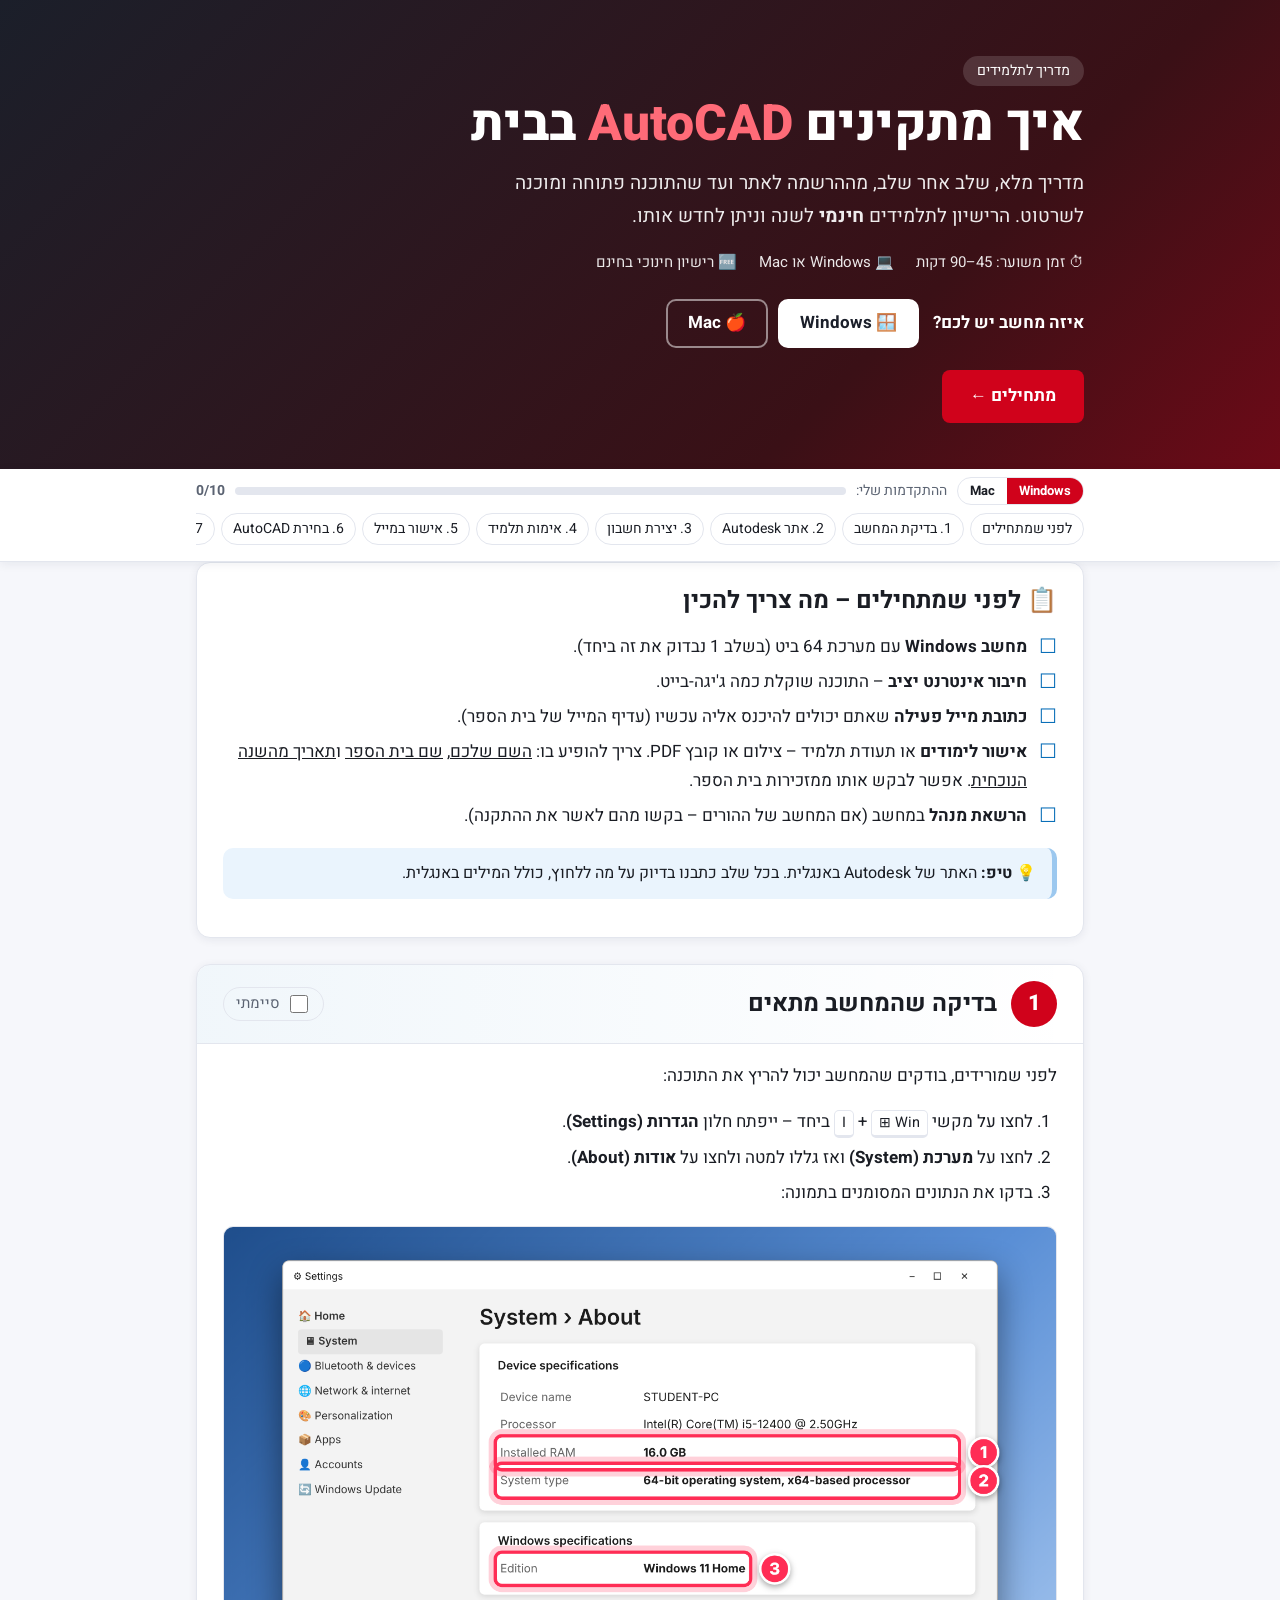
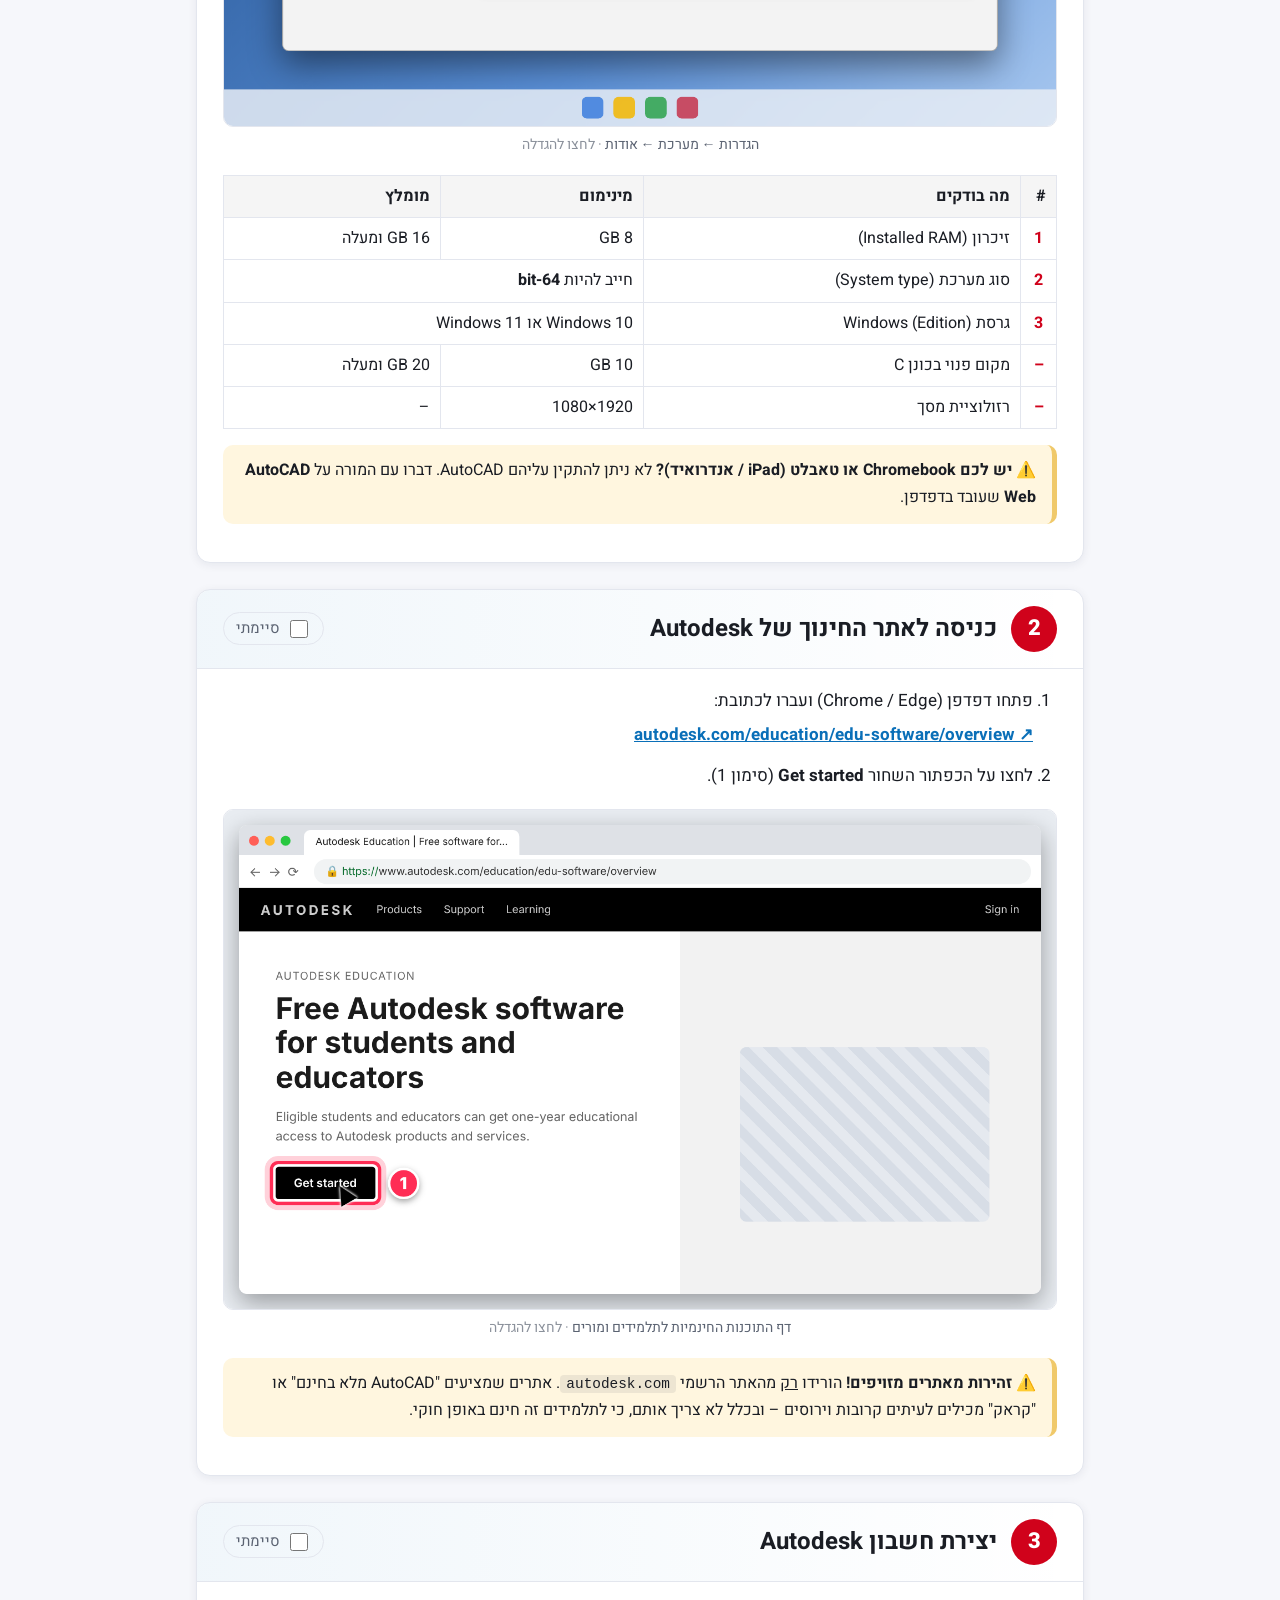
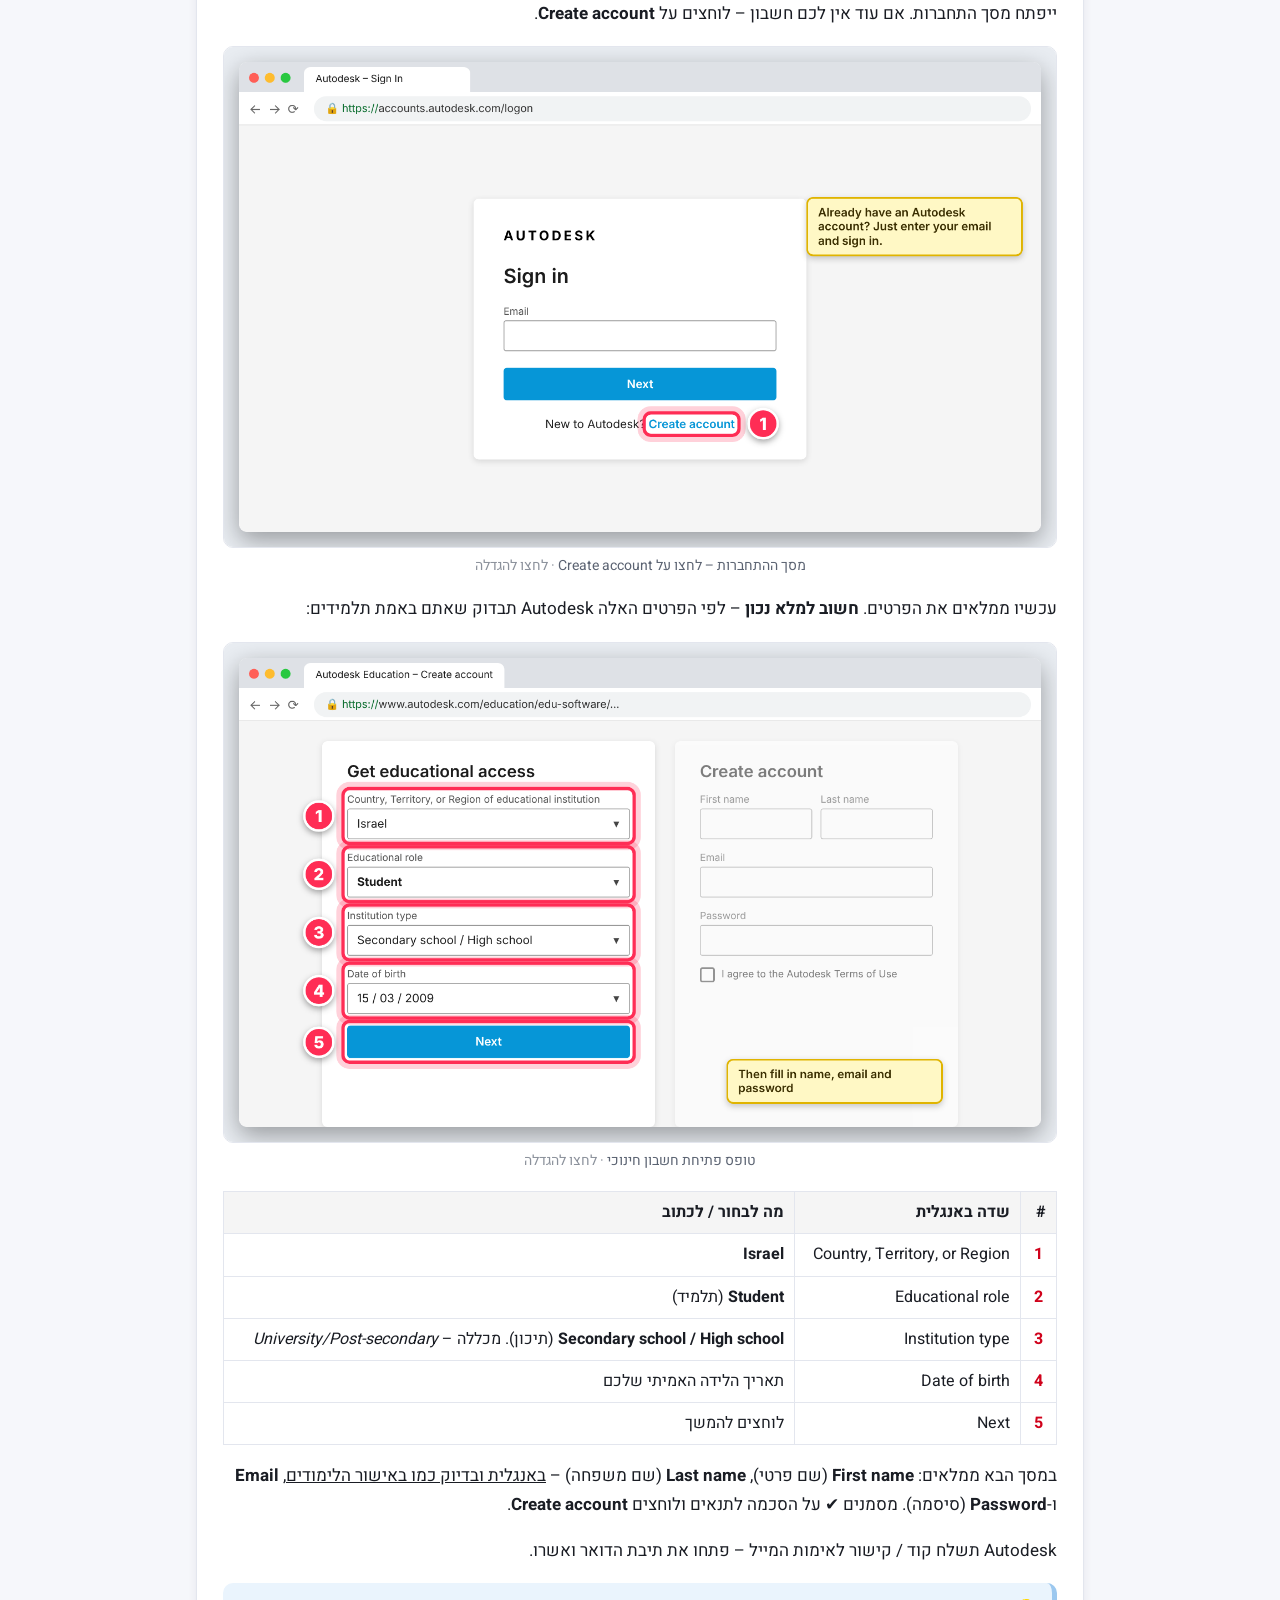
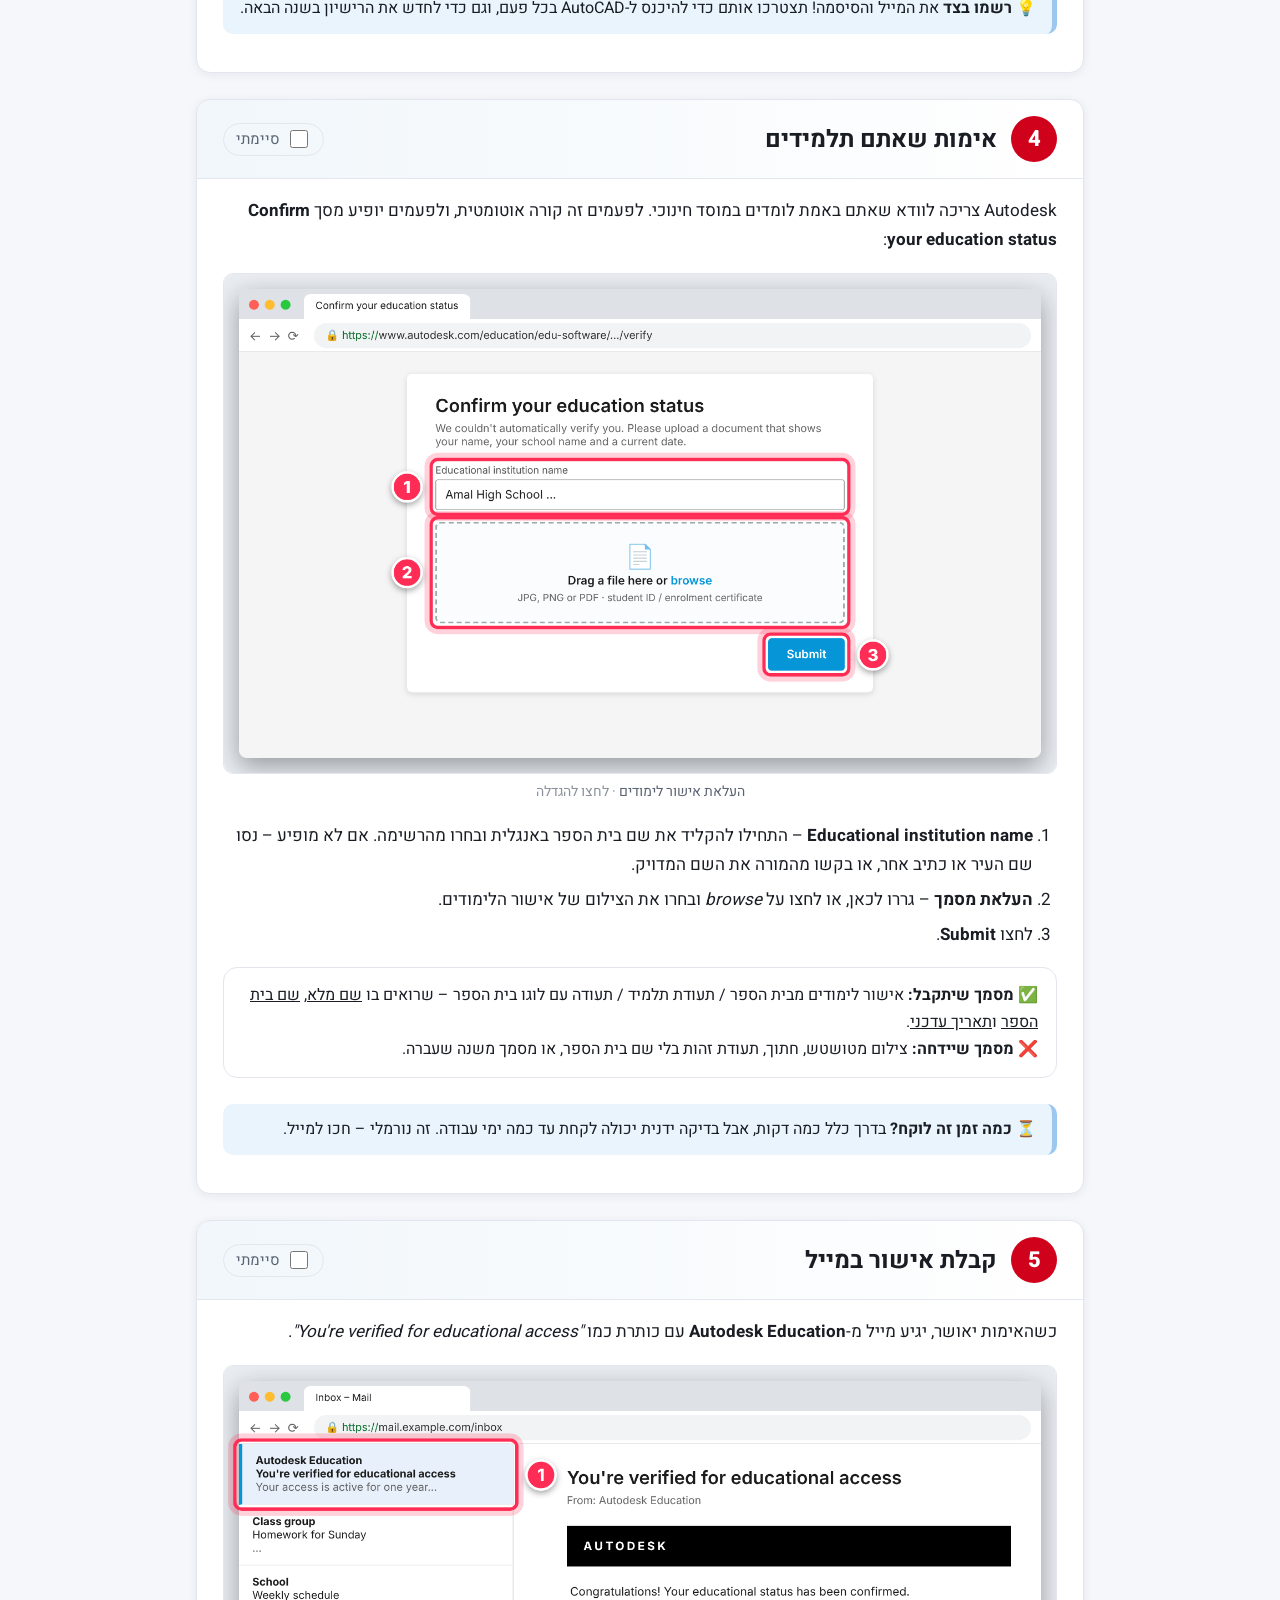
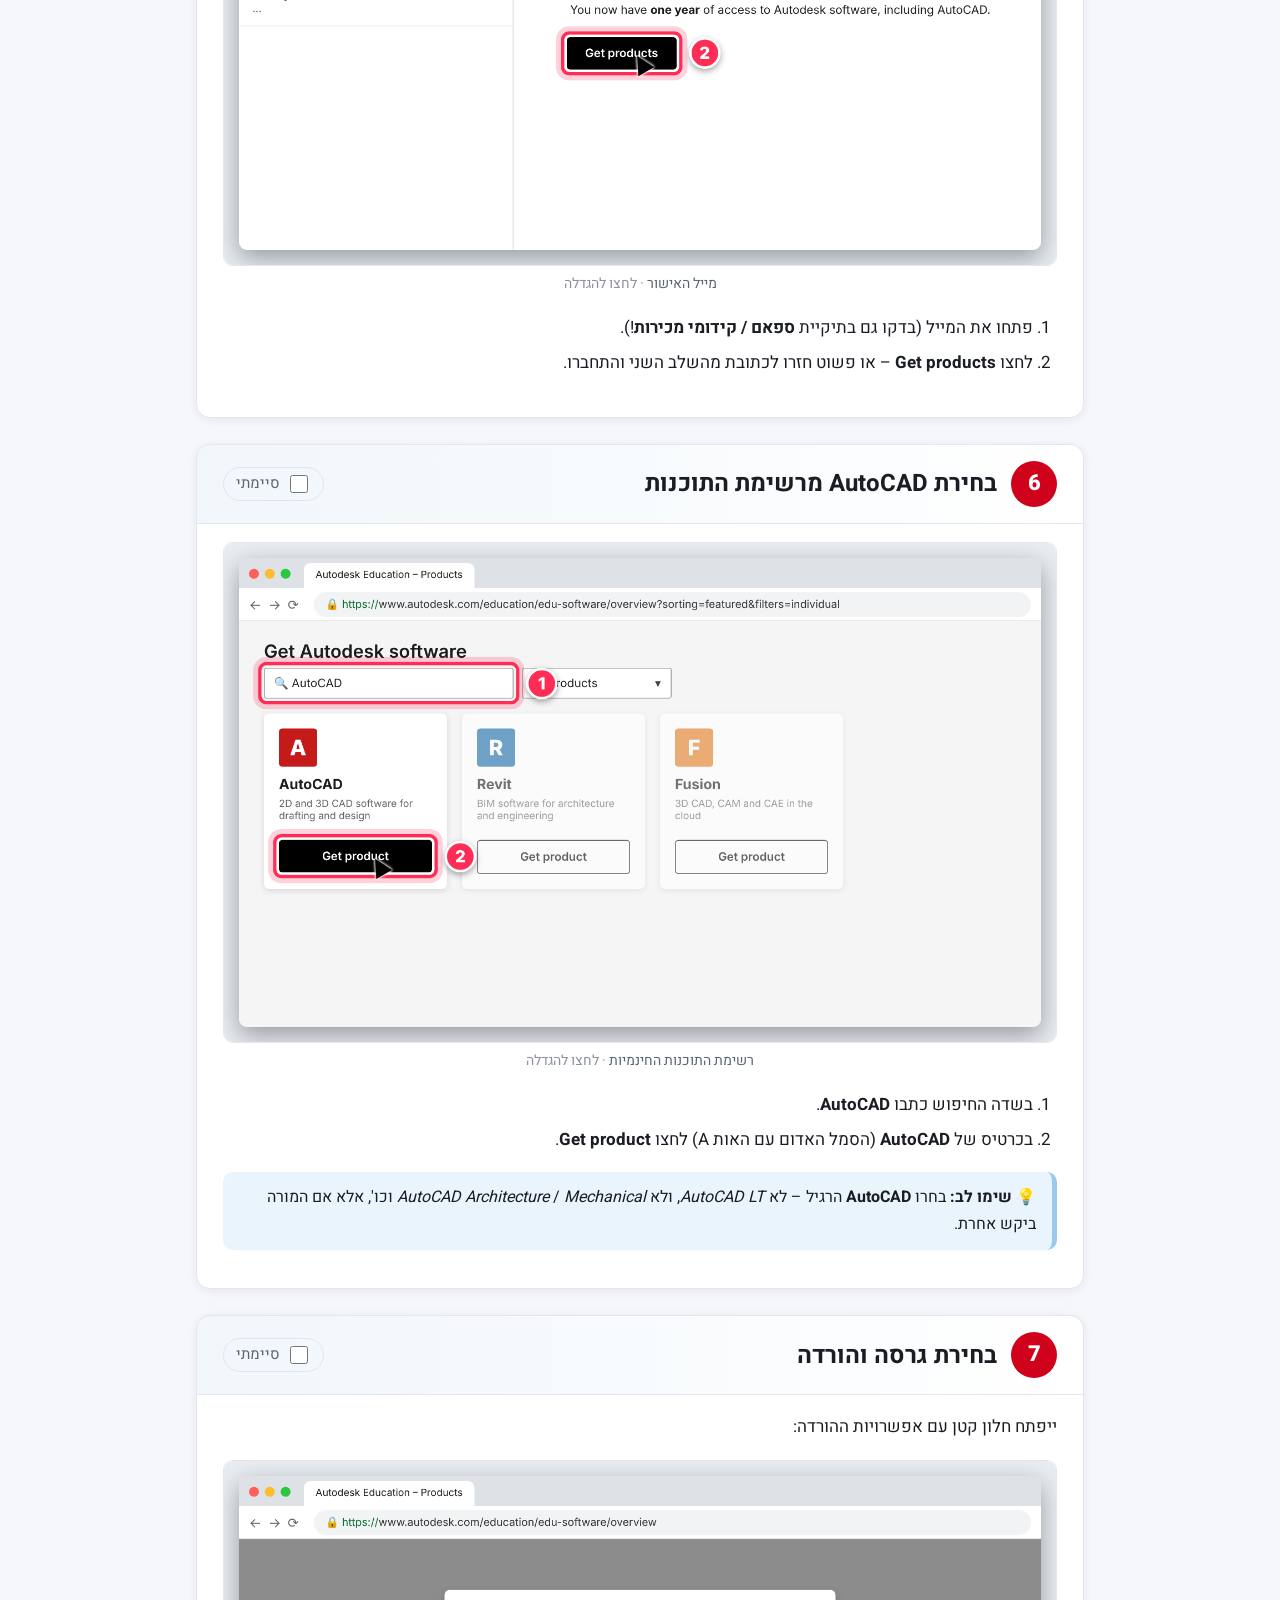
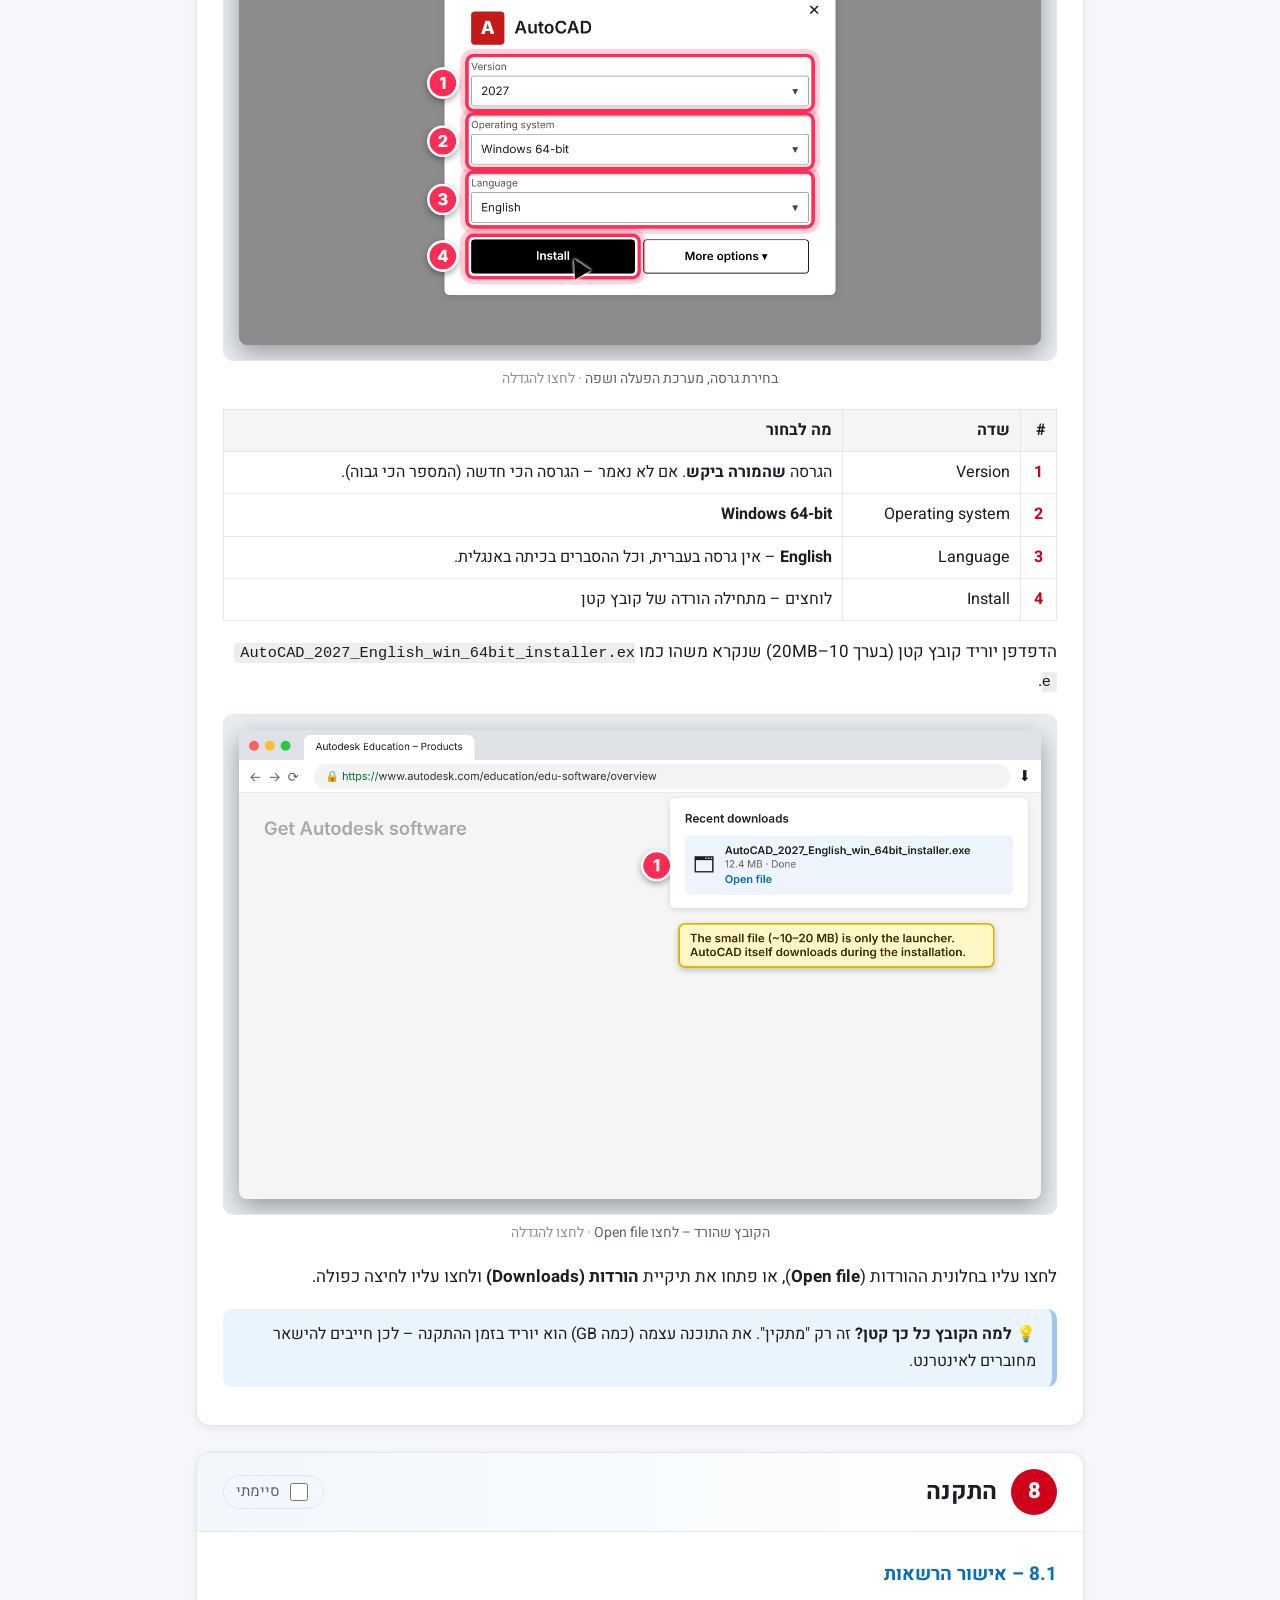
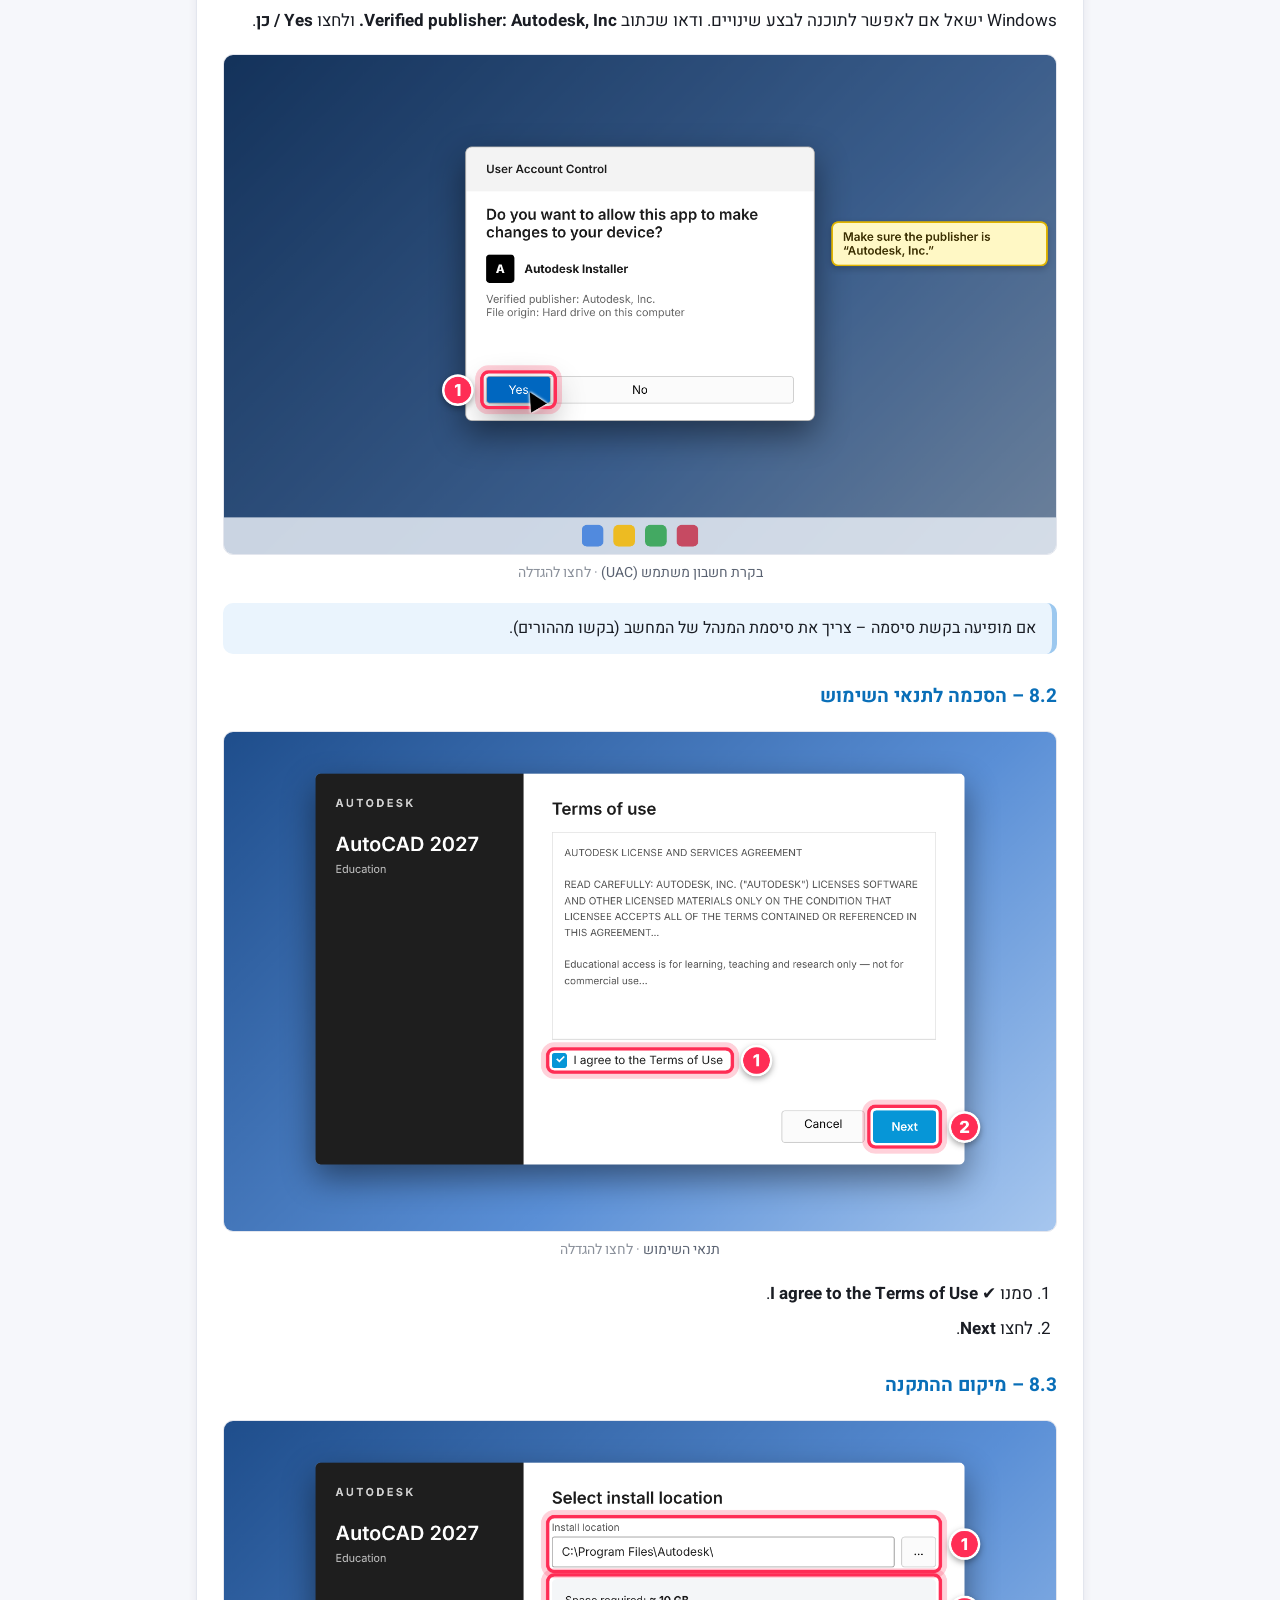
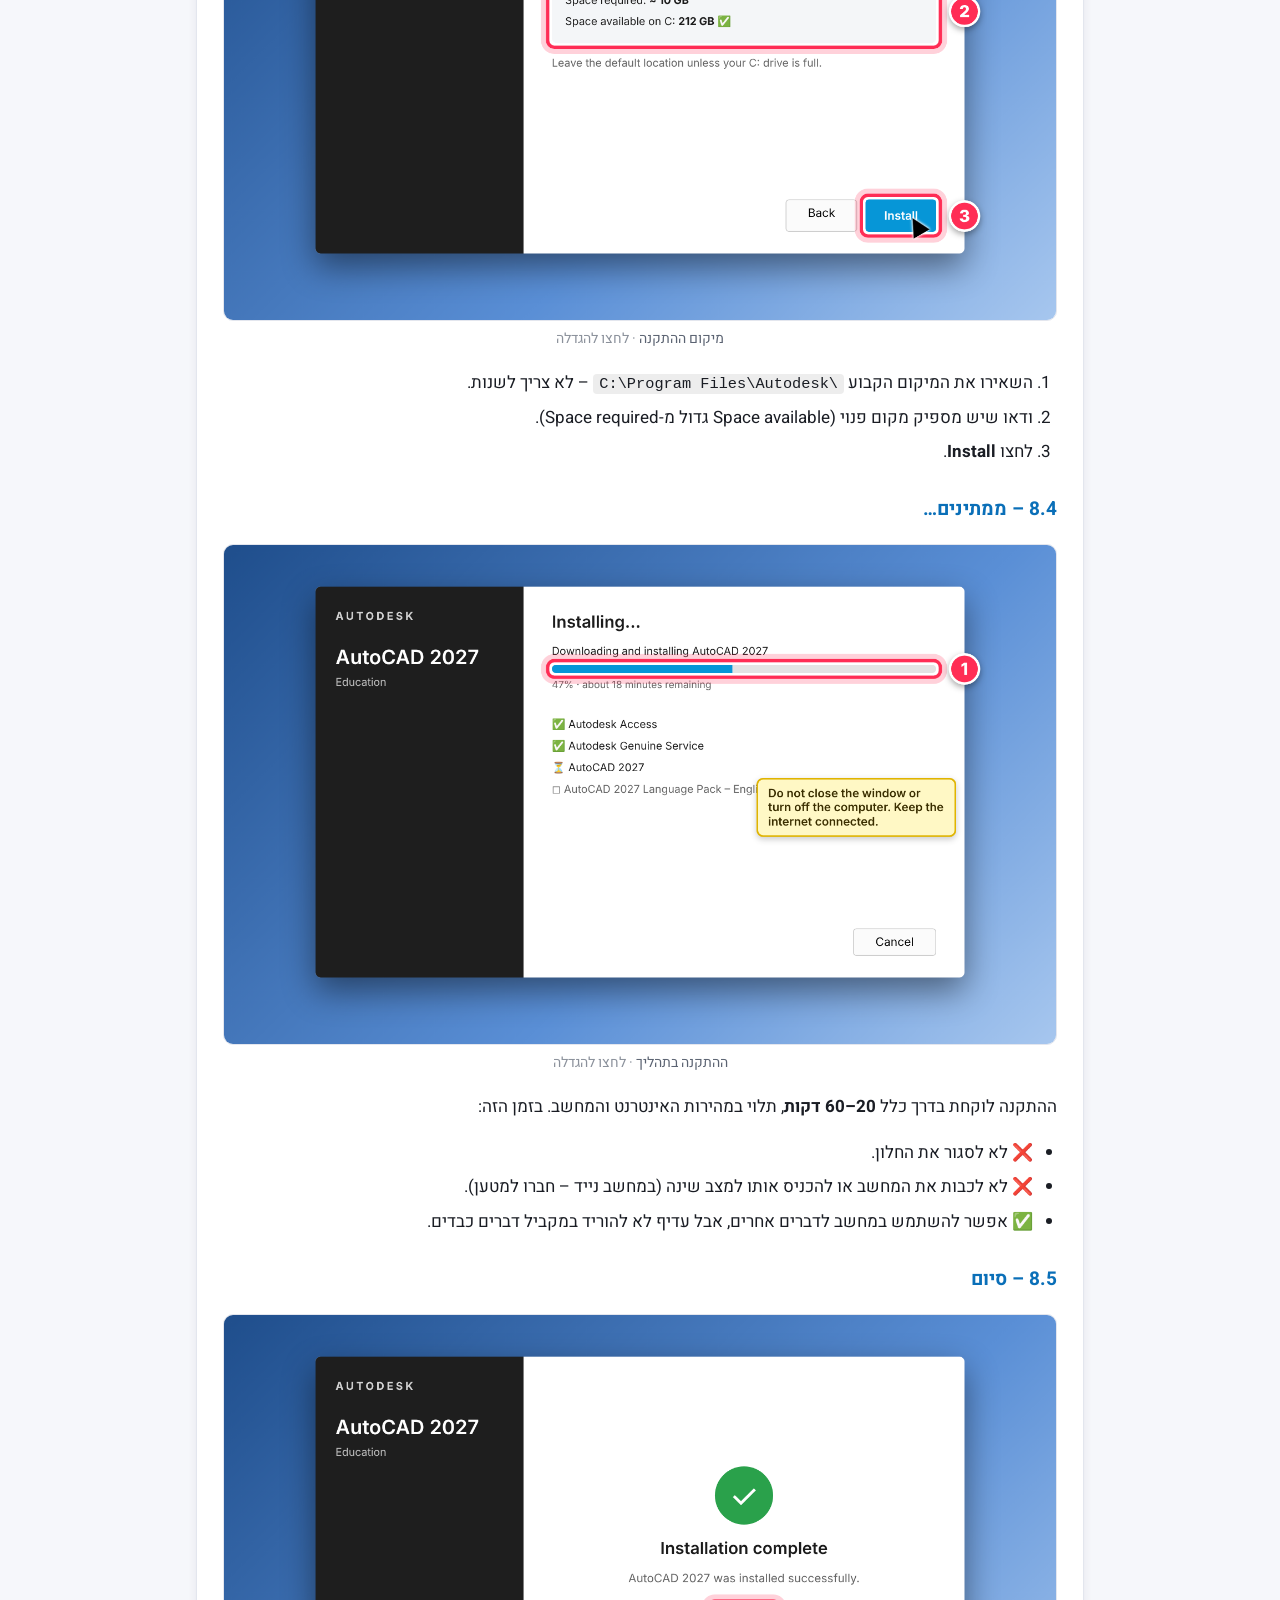
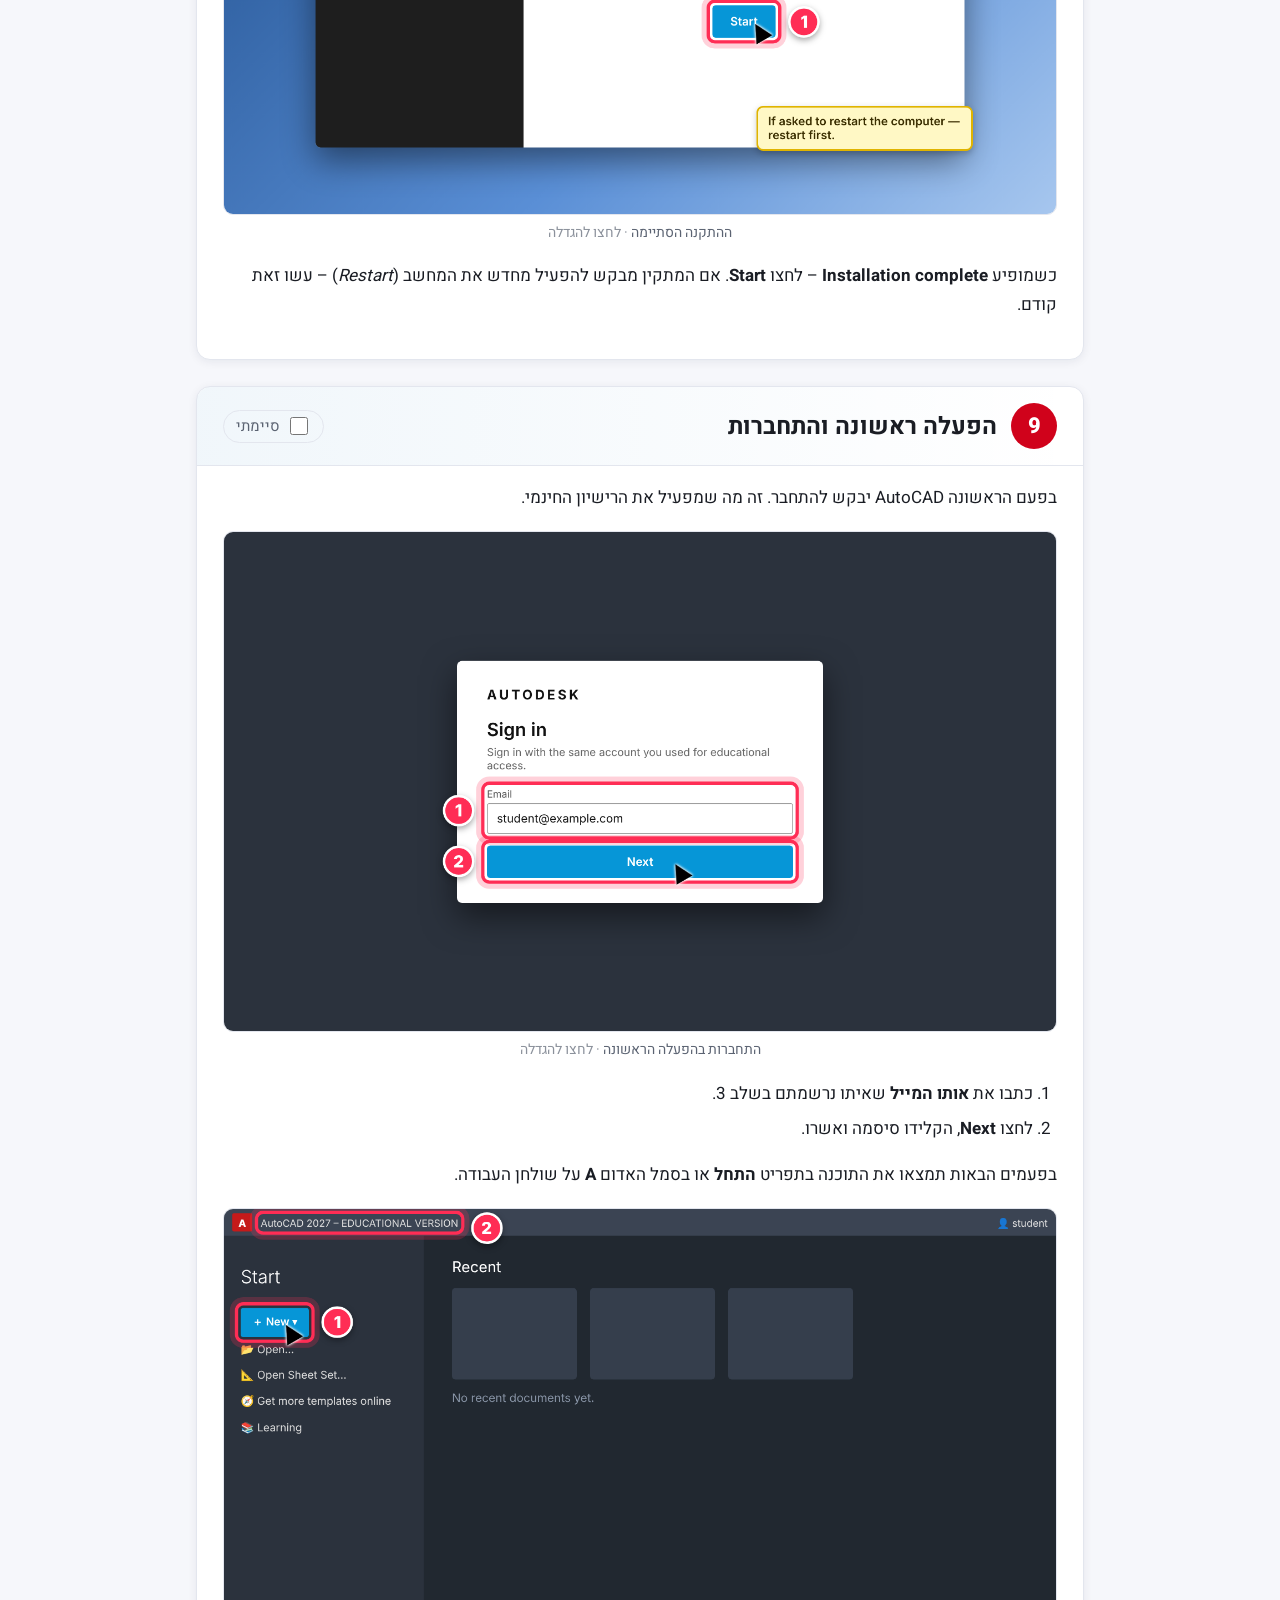
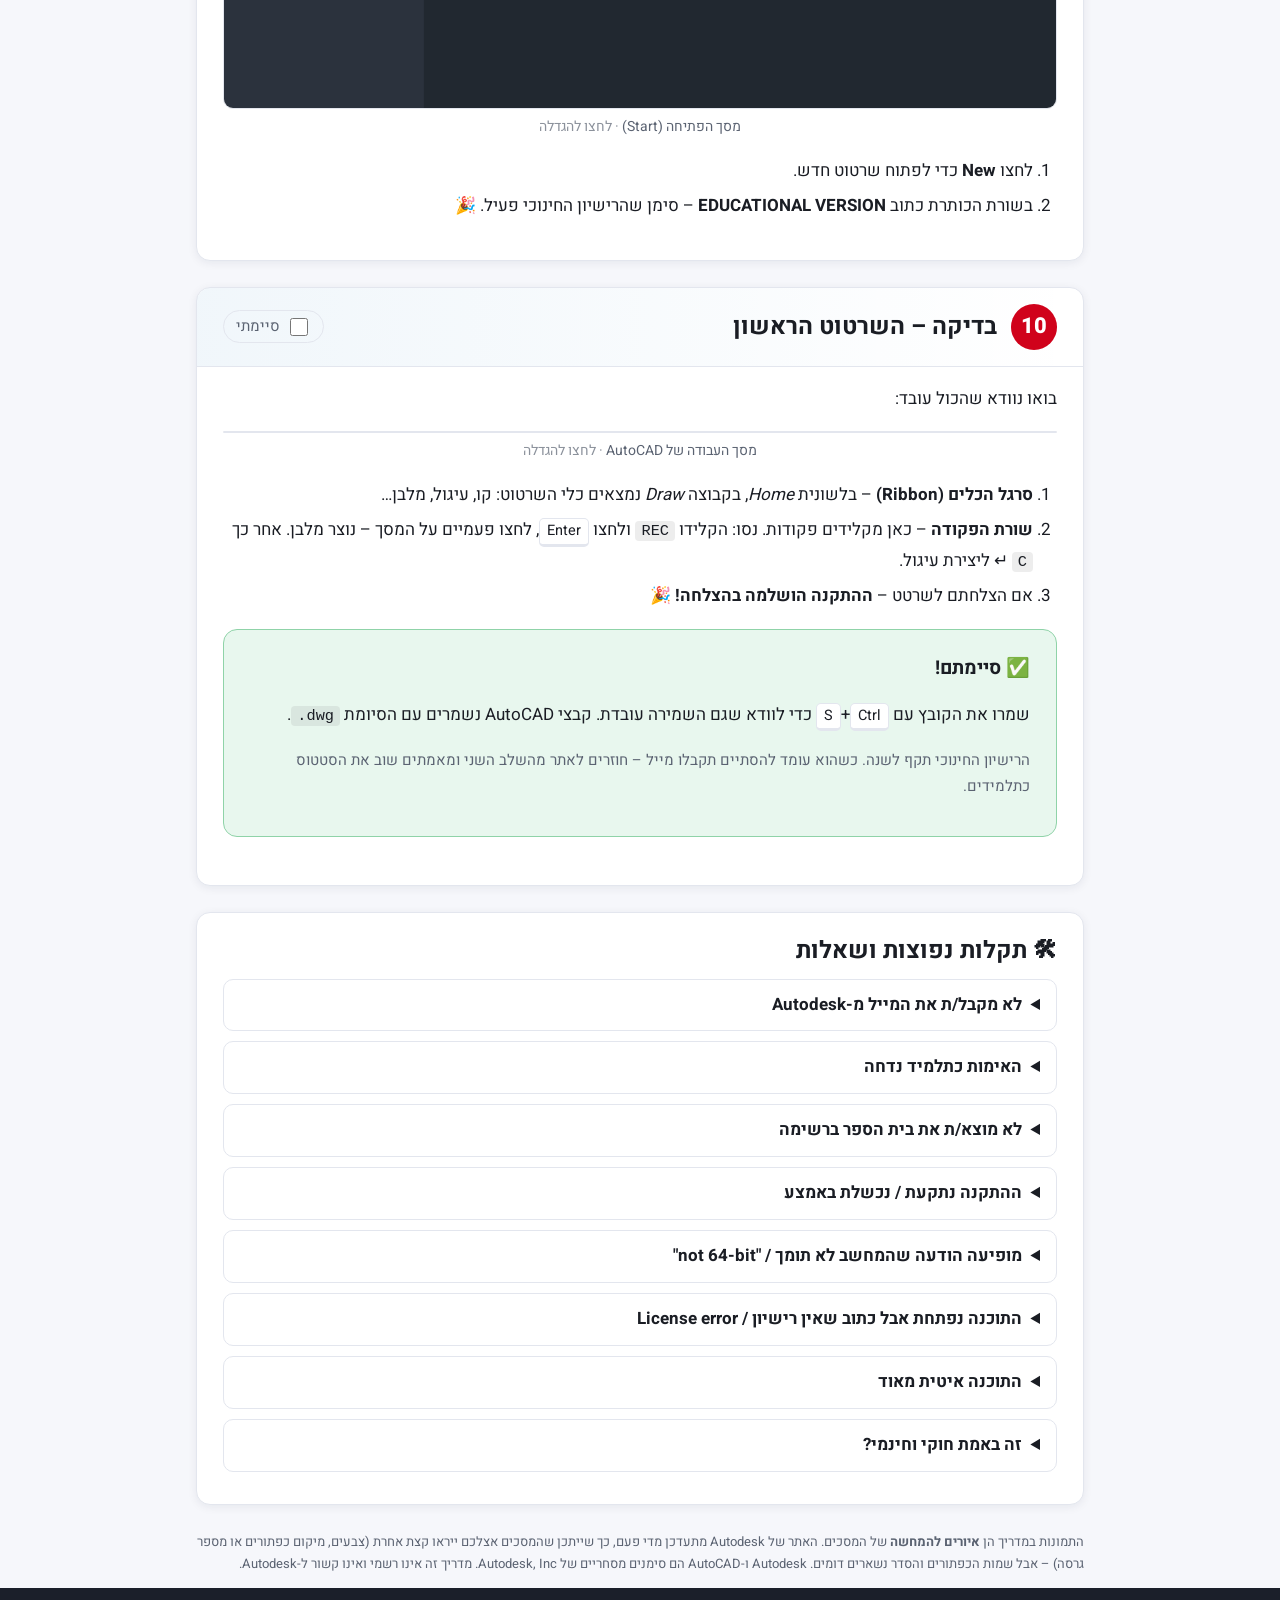
==== index.html @ cd0281fb "Add step-by-step AutoCAD installation guide for students (Windows + Mac) Co-Authored-By: Claude Opus" ====
<!doctype html>
<html lang="he" dir="rtl">
<head>
<meta charset="utf-8">
<meta name="viewport" content="width=device-width, initial-scale=1">
<title>מדריך התקנת AutoCAD</title>
<meta name="description" content="מדריך לתלמידים: איך מורידים ומתקינים AutoCAD בחינם עם רישיון חינוכי – שלב אחר שלב, עם תמונות.">
<link rel="preconnect" href="https://fonts.googleapis.com">
<link rel="preconnect" href="https://fonts.gstatic.com" crossorigin>
<link href="https://fonts.googleapis.com/css2?family=Heebo:wght@400;500;700;800&display=swap" rel="stylesheet">
<link rel="stylesheet" href="style.css">
</head>
<body class="os-win">

<header class="hero">
  <div class="wrap">
    <div class="badge">מדריך לתלמידים</div>
    <h1>איך מתקינים <span class="en">AutoCAD</span> בבית</h1>
    <p class="lead">מדריך מלא, שלב אחר שלב, מההרשמה לאתר ועד שהתוכנה פתוחה ומוכנה לשרטוט. הרישיון לתלמידים <b>חינמי</b> לשנה וניתן לחדש אותו.</p>
    <div class="hero-meta">
      <span>⏱ זמן משוער: 45–90 דקות</span>
      <span>💻 Windows או Mac</span>
      <span>🆓 רישיון חינוכי בחינם</span>
    </div>
    <div class="os-pick" role="group" aria-label="בחירת סוג מחשב">
      <span class="os-q">איזה מחשב יש לכם?</span>
      <button type="button" data-os="win">🪟 Windows</button>
      <button type="button" data-os="mac">🍎 Mac</button>
    </div>
    <a class="cta" href="#before">מתחילים ←</a>
  </div>
</header>

<nav class="toc" aria-label="תוכן עניינים">
  <div class="wrap">
    <div class="progress-row">
      <span class="os-mini"><button type="button" data-os="win">Windows</button><button type="button" data-os="mac">Mac</button></span>
      <span>ההתקדמות שלי:</span>
      <div class="pbar"><i id="pfill"></i></div>
      <b id="ptext">0/10</b>
    </div>
    <ol id="toc-list">
      <li><a href="#before">לפני שמתחילים</a></li>
      <li><a href="#s1">1. בדיקת המחשב</a></li>
      <li><a href="#s2">2. אתר Autodesk</a></li>
      <li><a href="#s3">3. יצירת חשבון</a></li>
      <li><a href="#s4">4. אימות תלמיד</a></li>
      <li><a href="#s5">5. אישור במייל</a></li>
      <li><a href="#s6">6. בחירת AutoCAD</a></li>
      <li><a href="#s7">7. הורדה</a></li>
      <li><a href="#s8">8. התקנה</a></li>
      <li><a href="#s9">9. הפעלה ראשונה</a></li>
      <li><a href="#s10">10. השרטוט הראשון</a></li>
      <li><a href="#faq">תקלות ושאלות</a></li>
    </ol>
  </div>
</nav>

<main class="wrap">

  <section id="before" class="box prep">
    <h2>📋 לפני שמתחילים – מה צריך להכין</h2>
    <ul class="checklist">
      <li class="only-win"><b>מחשב Windows</b> עם מערכת 64 ביט (בשלב 1 נבדוק את זה ביחד).</li>
      <li class="only-mac"><b>מחשב Mac</b> עם גרסת macOS עדכנית (בשלב 1 נבדוק את זה ביחד).</li>
      <li><b>חיבור אינטרנט יציב</b> – התוכנה שוקלת כמה ג'יגה-בייט.</li>
      <li><b>כתובת מייל פעילה</b> שאתם יכולים להיכנס אליה עכשיו (עדיף המייל של בית הספר).</li>
      <li><b>אישור לימודים</b> או תעודת תלמיד – צילום או קובץ PDF. צריך להופיע בו: <u>השם שלכם</u>, <u>שם בית הספר</u> ו<u>תאריך מהשנה הנוכחית</u>. אפשר לבקש אותו ממזכירות בית הספר.</li>
      <li class="only-win"><b>הרשאת מנהל</b> במחשב (אם המחשב של ההורים – בקשו מהם לאשר את ההתקנה).</li>
      <li class="only-mac"><b>הסיסמה של המק</b> (זו שפותחים איתה את המחשב) – תצטרכו אותה בזמן ההתקנה.</li>
    </ul>
    <div class="tip"><b>💡 טיפ:</b> האתר של Autodesk באנגלית. בכל שלב כתבנו בדיוק על מה ללחוץ, כולל המילים באנגלית.</div>
  </section>

  <!-- STEP 1 -->
  <section class="step" id="s1" data-step="1">
    <header><span class="n">1</span><h2>בדיקה שהמחשב מתאים</h2><label class="done"><input type="checkbox"> סיימתי</label></header>
<div class="only-win">
    <p>לפני שמורידים, בודקים שהמחשב יכול להריץ את התוכנה:</p>
    <ol>
      <li>לחצו על מקשי <kbd>⊞ Win</kbd> + <kbd>I</kbd> ביחד – ייפתח חלון <b>הגדרות (Settings)</b>.</li>
      <li>לחצו על <b>מערכת (System)</b> ואז גללו למטה ולחצו על <b>אודות (About)</b>.</li>
      <li>בדקו את הנתונים המסומנים בתמונה:</li>
    </ol>
    <figure><img src="images/01-system-about.png" alt="חלון הגדרות של Windows – System > About, עם סימון על הזיכרון וסוג המערכת" loading="lazy"><figcaption>הגדרות ← מערכת ← אודות</figcaption></figure>
    <table class="req">
      <tr><th>#</th><th>מה בודקים</th><th>מינימום</th><th>מומלץ</th></tr>
      <tr><td>1</td><td>זיכרון (Installed RAM)</td><td>8 GB</td><td>16 GB ומעלה</td></tr>
      <tr><td>2</td><td>סוג מערכת (System type)</td><td colspan="2">חייב להיות <b>64-bit</b></td></tr>
      <tr><td>3</td><td>גרסת Windows (Edition)</td><td colspan="2">Windows 10 או Windows 11</td></tr>
      <tr><td>–</td><td>מקום פנוי בכונן C</td><td>10 GB</td><td>20 GB ומעלה</td></tr>
      <tr><td>–</td><td>רזולוציית מסך</td><td>1920×1080</td><td>–</td></tr>
    </table>
</div>
<div class="only-mac">
    <p>לפני שמורידים, בודקים שהמק יכול להריץ את התוכנה:</p>
    <ol>
      <li>לחצו על סמל התפוח <b>🍎 (Apple)</b> בפינה השמאלית העליונה של המסך.</li>
      <li>בחרו <b>About This Mac</b> (אודות Mac זה).</li>
      <li>בדקו את הנתונים המסומנים בתמונה:</li>
    </ol>
    <figure><img src="images/m01-about-mac.png" alt="חלון About This Mac עם סימון על השבב, הזיכרון וגרסת macOS" loading="lazy"><figcaption>תפוח ← About This Mac</figcaption></figure>
    <table class="req">
      <tr><th>#</th><th>מה בודקים</th><th>מינימום</th><th>מומלץ</th></tr>
      <tr><td>1</td><td>שבב (Chip / Processor)</td><td colspan="2">Apple M1/M2/M3/M4 או Intel – שניהם עובדים</td></tr>
      <tr><td>2</td><td>זיכרון (Memory)</td><td>8 GB</td><td>16 GB ומעלה</td></tr>
      <tr><td>3</td><td>גרסת macOS</td><td colspan="2">אחת משלוש הגרסאות האחרונות (למשל Sonoma, Sequoia או חדשה יותר). אם הגרסה ישנה – עדכנו קודם ב-<i>System Settings ← General ← Software Update</i></td></tr>
      <tr><td>–</td><td>מקום פנוי</td><td>10 GB</td><td>20 GB ומעלה</td></tr>
    </table>
    <div class="tip"><b>💡 איך בודקים מקום פנוי?</b> בחלון About This Mac לחצו <i>More Info…</i> ← <i>Storage</i>.</div>
</div>
    <div class="warn"><b>⚠️ יש לכם Chromebook או טאבלט (iPad / אנדרואיד)?</b> לא ניתן להתקין עליהם AutoCAD. דברו עם המורה על <b>AutoCAD Web</b> שעובד בדפדפן.</div>
  </section>

  <!-- STEP 2 -->
  <section class="step" id="s2" data-step="2">
    <header><span class="n">2</span><h2>כניסה לאתר החינוך של Autodesk</h2><label class="done"><input type="checkbox"> סיימתי</label></header>
    <ol>
      <li>פתחו דפדפן (Chrome / Edge) ועברו לכתובת:<br>
        <a class="link-big" href="https://www.autodesk.com/education/edu-software/overview" target="_blank" rel="noopener">autodesk.com/education/edu-software/overview ↗</a></li>
      <li>לחצו על הכפתור השחור <b>Get started</b> (סימון 1).</li>
    </ol>
    <figure><img src="images/02-education-page.png" alt="דף Autodesk Education עם הכפתור Get started מסומן" loading="lazy"><figcaption>דף התוכנות החינמיות לתלמידים ומורים</figcaption></figure>
    <div class="warn"><b>⚠️ זהירות מאתרים מזויפים!</b> הורידו <u>רק</u> מהאתר הרשמי <code>autodesk.com</code>. אתרים שמציעים "AutoCAD מלא בחינם" או "קראק" מכילים לעיתים קרובות וירוסים – ובכלל לא צריך אותם, כי לתלמידים זה חינם באופן חוקי.</div>
  </section>

  <!-- STEP 3 -->
  <section class="step" id="s3" data-step="3">
    <header><span class="n">3</span><h2>יצירת חשבון Autodesk</h2><label class="done"><input type="checkbox"> סיימתי</label></header>
    <p>ייפתח מסך התחברות. אם עוד אין לכם חשבון – לוחצים על <b>Create account</b>.</p>
    <figure><img src="images/03-sign-in.png" alt="מסך Sign in של Autodesk עם הקישור Create account מסומן" loading="lazy"><figcaption>מסך ההתחברות – לחצו על Create account</figcaption></figure>
    <p>עכשיו ממלאים את הפרטים. <b>חשוב למלא נכון</b> – לפי הפרטים האלה Autodesk תבדוק שאתם באמת תלמידים:</p>
    <figure><img src="images/04-create-account.png" alt="טופס Get educational access עם השדות מסומנים 1 עד 5" loading="lazy"><figcaption>טופס פתיחת חשבון חינוכי</figcaption></figure>
    <table class="req fields">
      <tr><th>#</th><th>שדה באנגלית</th><th>מה לבחור / לכתוב</th></tr>
      <tr><td>1</td><td>Country, Territory, or Region</td><td><b>Israel</b></td></tr>
      <tr><td>2</td><td>Educational role</td><td><b>Student</b> (תלמיד)</td></tr>
      <tr><td>3</td><td>Institution type</td><td><b>Secondary school / High school</b> (תיכון). מכללה – <i>University/Post-secondary</i></td></tr>
      <tr><td>4</td><td>Date of birth</td><td>תאריך הלידה האמיתי שלכם</td></tr>
      <tr><td>5</td><td>Next</td><td>לוחצים להמשך</td></tr>
    </table>
    <p>במסך הבא ממלאים: <b>First name</b> (שם פרטי), <b>Last name</b> (שם משפחה) – <u>באנגלית ובדיוק כמו באישור הלימודים</u>, <b>Email</b> ו-<b>Password</b> (סיסמה). מסמנים ✔ על הסכמה לתנאים ולוחצים <b>Create account</b>.</p>
    <p>Autodesk תשלח קוד / קישור לאימות המייל – פתחו את תיבת הדואר ואשרו.</p>
    <div class="tip"><b>💡 רשמו בצד</b> את המייל והסיסמה! תצטרכו אותם כדי להיכנס ל-AutoCAD בכל פעם, וגם כדי לחדש את הרישיון בשנה הבאה.</div>
  </section>

  <!-- STEP 4 -->
  <section class="step" id="s4" data-step="4">
    <header><span class="n">4</span><h2>אימות שאתם תלמידים</h2><label class="done"><input type="checkbox"> סיימתי</label></header>
    <p>Autodesk צריכה לוודא שאתם באמת לומדים במוסד חינוכי. לפעמים זה קורה אוטומטית, ולפעמים יופיע מסך <b>Confirm your education status</b>:</p>
    <figure><img src="images/05-verify.png" alt="מסך Confirm your education status עם שם בית הספר, העלאת מסמך וכפתור Submit מסומנים" loading="lazy"><figcaption>העלאת אישור לימודים</figcaption></figure>
    <ol>
      <li><b>Educational institution name</b> – התחילו להקליד את שם בית הספר באנגלית ובחרו מהרשימה. אם לא מופיע – נסו שם העיר או כתיב אחר, או בקשו מהמורה את השם המדויק.</li>
      <li><b>העלאת מסמך</b> – גררו לכאן, או לחצו על <i>browse</i> ובחרו את הצילום של אישור הלימודים.</li>
      <li>לחצו <b>Submit</b>.</li>
    </ol>
    <div class="box mini">
      <b>✅ מסמך שיתקבל:</b> אישור לימודים מבית הספר / תעודת תלמיד / תעודה עם לוגו בית הספר – שרואים בו <u>שם מלא</u>, <u>שם בית הספר</u> ו<u>תאריך עדכני</u>.<br>
      <b>❌ מסמך שיידחה:</b> צילום מטושטש, חתוך, תעודת זהות בלי שם בית הספר, או מסמך משנה שעברה.
    </div>
    <div class="tip"><b>⏳ כמה זמן זה לוקח?</b> בדרך כלל כמה דקות, אבל בדיקה ידנית יכולה לקחת עד כמה ימי עבודה. זה נורמלי – חכו למייל.</div>
  </section>

  <!-- STEP 5 -->
  <section class="step" id="s5" data-step="5">
    <header><span class="n">5</span><h2>קבלת אישור במייל</h2><label class="done"><input type="checkbox"> סיימתי</label></header>
    <p>כשהאימות יאושר, יגיע מייל מ-<b>Autodesk Education</b> עם כותרת כמו <i>"You're verified for educational access"</i>.</p>
    <figure><img src="images/06-approved-mail.png" alt="מייל אישור מ-Autodesk Education עם כפתור Get products מסומן" loading="lazy"><figcaption>מייל האישור</figcaption></figure>
    <ol>
      <li>פתחו את המייל (בדקו גם בתיקיית <b>ספאם / קידומי מכירות</b>!).</li>
      <li>לחצו <b>Get products</b> – או פשוט חזרו לכתובת מהשלב השני והתחברו.</li>
    </ol>
  </section>

  <!-- STEP 6 -->
  <section class="step" id="s6" data-step="6">
    <header><span class="n">6</span><h2>בחירת AutoCAD מרשימת התוכנות</h2><label class="done"><input type="checkbox"> סיימתי</label></header>
    <figure><img src="images/07-products.png" alt="רשימת תוכנות Autodesk עם שדה חיפוש וכפתור Get product של AutoCAD מסומנים" loading="lazy"><figcaption>רשימת התוכנות החינמיות</figcaption></figure>
    <ol>
      <li>בשדה החיפוש כתבו <b>AutoCAD</b>.</li>
      <li>בכרטיס של <b>AutoCAD</b> (הסמל האדום עם האות A) לחצו <b>Get product</b>.</li>
    </ol>
    <div class="tip"><b>💡 שימו לב:</b> בחרו <b>AutoCAD</b> הרגיל – לא <i>AutoCAD LT</i>, ולא <i>AutoCAD Architecture</i> / <i>Mechanical</i> וכו', אלא אם המורה ביקש אחרת.</div>
  </section>

  <!-- STEP 7 -->
  <section class="step" id="s7" data-step="7">
    <header><span class="n">7</span><h2>בחירת גרסה והורדה</h2><label class="done"><input type="checkbox"> סיימתי</label></header>
<div class="only-win">
    <p>ייפתח חלון קטן עם אפשרויות ההורדה:</p>
    <figure><img src="images/08-download-options.png" alt="חלון בחירת גרסה, מערכת הפעלה ושפה, עם כפתור Install מסומן" loading="lazy"><figcaption>בחירת גרסה, מערכת הפעלה ושפה</figcaption></figure>
    <table class="req fields">
      <tr><th>#</th><th>שדה</th><th>מה לבחור</th></tr>
      <tr><td>1</td><td>Version</td><td>הגרסה <b>שהמורה ביקש</b>. אם לא נאמר – הגרסה הכי חדשה (המספר הכי גבוה).</td></tr>
      <tr><td>2</td><td>Operating system</td><td><b>Windows 64-bit</b></td></tr>
      <tr><td>3</td><td>Language</td><td><b>English</b> – אין גרסה בעברית, וכל ההסברים בכיתה באנגלית.</td></tr>
      <tr><td>4</td><td>Install</td><td>לוחצים – מתחילה הורדה של קובץ קטן</td></tr>
    </table>
    <p>הדפדפן יוריד קובץ קטן (בערך 10–20MB) שנקרא משהו כמו <code>AutoCAD_2027_English_win_64bit_installer.exe</code>.</p>
    <figure><img src="images/09-downloaded.png" alt="חלונית ההורדות של הדפדפן עם קובץ ההתקנה וקישור Open file" loading="lazy"><figcaption>הקובץ שהורד – לחצו Open file</figcaption></figure>
    <p>לחצו עליו בחלונית ההורדות (<b>Open file</b>), או פתחו את תיקיית <b>הורדות (Downloads)</b> ולחצו עליו לחיצה כפולה.</p>
    <div class="tip"><b>💡 למה הקובץ כל כך קטן?</b> זה רק "מתקין". את התוכנה עצמה (כמה GB) הוא יוריד בזמן ההתקנה – לכן חייבים להישאר מחוברים לאינטרנט.</div>
</div>
<div class="only-mac">
    <p>ייפתח חלון קטן עם אפשרויות ההורדה. במק התוכנה נקראת <b>AutoCAD for Mac</b>:</p>
    <figure><img src="images/m02-download-options.png" alt="חלון בחירת גרסה, מערכת הפעלה macOS ושפה, עם כפתור Download מסומן" loading="lazy"><figcaption>בחירת גרסה – Operating system: macOS</figcaption></figure>
    <table class="req fields">
      <tr><th>#</th><th>שדה</th><th>מה לבחור</th></tr>
      <tr><td>1</td><td>Version</td><td>הגרסה <b>שהמורה ביקש</b>. אם לא נאמר – הגרסה הכי חדשה.</td></tr>
      <tr><td>2</td><td>Operating system</td><td><b>macOS</b> – חשוב! לא Windows.</td></tr>
      <tr><td>3</td><td>Language</td><td><b>English</b></td></tr>
      <tr><td>4</td><td>Download / Install</td><td>לוחצים – מתחילה ההורדה</td></tr>
    </table>
    <p>יורד קובץ עם הסיומת <code>.dmg</code> (קובץ התקנה של מק). הוא גדול – כמה GB – אז ההורדה יכולה לקחת זמן.</p>
    <figure><img src="images/m03-downloads.png" alt="חלון Finder בתיקיית Downloads עם קובץ ה-dmg של AutoCAD מסומן" loading="lazy"><figcaption>Finder ← Downloads – לחיצה כפולה על הקובץ</figcaption></figure>
    <p>כשההורדה מסתיימת, פתחו <b>Finder</b> ← <b>Downloads</b> (הורדות) ולחצו <b>לחיצה כפולה</b> על הקובץ <code>.dmg</code>.</p>
    <div class="tip"><b>💡 אם הופיע רק קובץ קטן</b> (בלי סיומת dmg) – זה מתקין שמוריד את השאר. לחצו עליו לחיצה כפולה וההמשך דומה.</div>
</div>
  </section>

  <!-- STEP 8 -->
  <section class="step" id="s8" data-step="8">
    <header><span class="n">8</span><h2>התקנה</h2><label class="done"><input type="checkbox"> סיימתי</label></header>

<div class="only-win">
    <h3>8.1 – אישור הרשאות</h3>
    <p>Windows ישאל אם לאפשר לתוכנה לבצע שינויים. ודאו שכתוב <b>Verified publisher: Autodesk, Inc.</b> ולחצו <b>Yes / כן</b>.</p>
    <figure><img src="images/10-uac.png" alt="חלון בקרת חשבון משתמש של Windows עם הכפתור Yes מסומן" loading="lazy"><figcaption>בקרת חשבון משתמש (UAC)</figcaption></figure>
    <div class="tip">אם מופיעה בקשת סיסמה – צריך את סיסמת המנהל של המחשב (בקשו מההורים).</div>

    <h3>8.2 – הסכמה לתנאי השימוש</h3>
    <figure><img src="images/11-license.png" alt="מתקין AutoCAD במסך תנאי השימוש, עם תיבת הסימון וכפתור Next מסומנים" loading="lazy"><figcaption>תנאי השימוש</figcaption></figure>
    <ol>
      <li>סמנו ✔ <b>I agree to the Terms of Use</b>.</li>
      <li>לחצו <b>Next</b>.</li>
    </ol>

    <h3>8.3 – מיקום ההתקנה</h3>
    <figure><img src="images/12-location.png" alt="מסך בחירת מיקום התקנה עם הנתיב, נפח פנוי וכפתור Install מסומנים" loading="lazy"><figcaption>מיקום ההתקנה</figcaption></figure>
    <ol>
      <li>השאירו את המיקום הקבוע <code>C:\Program Files\Autodesk\</code> – לא צריך לשנות.</li>
      <li>ודאו שיש מספיק מקום פנוי (Space available גדול מ-Space required).</li>
      <li>לחצו <b>Install</b>.</li>
    </ol>

    <h3>8.4 – ממתינים…</h3>
    <figure><img src="images/13-progress.png" alt="מתקין AutoCAD באמצע התקנה עם פס התקדמות מסומן" loading="lazy"><figcaption>ההתקנה בתהליך</figcaption></figure>
    <p>ההתקנה לוקחת בדרך כלל <b>20–60 דקות</b>, תלוי במהירות האינטרנט והמחשב. בזמן הזה:</p>
    <ul>
      <li>❌ לא לסגור את החלון.</li>
      <li>❌ לא לכבות את המחשב או להכניס אותו למצב שינה (במחשב נייד – חברו למטען).</li>
      <li>✅ אפשר להשתמש במחשב לדברים אחרים, אבל עדיף לא להוריד במקביל דברים כבדים.</li>
    </ul>

    <h3>8.5 – סיום</h3>
    <figure><img src="images/14-complete.png" alt="מסך Installation complete עם כפתור Start מסומן" loading="lazy"><figcaption>ההתקנה הסתיימה</figcaption></figure>
    <p>כשמופיע <b>Installation complete</b> – לחצו <b>Start</b>. אם המתקין מבקש להפעיל מחדש את המחשב (<i>Restart</i>) – עשו זאת קודם.</p>
</div>
<div class="only-mac">
    <h3>8.1 – פתיחת המתקין</h3>
    <p>ייפתח חלון עם סמל אדום גדול. לחצו עליו <b>לחיצה כפולה</b>: <b>Install Autodesk AutoCAD for Mac</b>.</p>
    <figure><img src="images/m04-dmg.png" alt="חלון קובץ ה-dmg עם סמל ההתקנה של AutoCAD מסומן" loading="lazy"><figcaption>חלון ה-dmg</figcaption></figure>

    <h3>8.2 – אישור פתיחה</h3>
    <p>macOS ישאל אם אתם בטוחים שרוצים לפתוח תוכנה שהורדה מהאינטרנט. לחצו <b>Open</b>.</p>
    <figure><img src="images/m05-gatekeeper.png" alt="הודעת macOS האם לפתוח תוכנה שהורדה מהאינטרנט, עם הכפתור Open מסומן" loading="lazy"><figcaption>אישור פתיחת תוכנה מהאינטרנט</figcaption></figure>
    <div class="tip"><b>💡 כתוב שאי אפשר לפתוח / "cannot be opened"?</b> פתחו <i>System Settings ← Privacy &amp; Security</i>, גללו למטה ולחצו <b>Open Anyway</b> ליד שם המתקין.</div>

    <h3>8.3 – סיסמת המק</h3>
    <figure><img src="images/m06-password.png" alt="חלון בקשת סיסמה של macOS עם שדה הסיסמה וכפתור Install Software מסומנים" loading="lazy"><figcaption>הזנת הסיסמה של המחשב</figcaption></figure>
    <ol>
      <li>הקלידו את <b>הסיסמה שפותחת את המק</b> (לא הסיסמה של Autodesk!). במחשבים עם Touch ID אפשר לשים אצבע.</li>
      <li>לחצו <b>Install Software</b> / <b>OK</b>.</li>
    </ol>

    <h3>8.4 – הסכמה לתנאי השימוש</h3>
    <figure><img src="images/m07-license.png" alt="מתקין AutoCAD for Mac במסך License עם תיבת ההסכמה וכפתור Continue מסומנים" loading="lazy"><figcaption>תנאי השימוש</figcaption></figure>
    <ol>
      <li>סמנו ✔ <b>I agree</b> (או לחצו <b>Agree</b> בחלון שקופץ).</li>
      <li>לחצו <b>Continue</b>. במסך הבא (Destination) השאירו הכול כמו שהוא ולחצו שוב <b>Continue</b> / <b>Install</b>.</li>
    </ol>

    <h3>8.5 – ממתינים…</h3>
    <figure><img src="images/m08-progress.png" alt="מתקין AutoCAD for Mac באמצע התקנה עם פס התקדמות מסומן" loading="lazy"><figcaption>ההתקנה בתהליך</figcaption></figure>
    <ul>
      <li>❌ לא לסגור את המכסה של המחשב הנייד ולא לכבות.</li>
      <li>✅ חברו למטען. ההתקנה לוקחת בדרך כלל <b>10–40 דקות</b>.</li>
    </ul>

    <h3>8.6 – סיום</h3>
    <figure><img src="images/m09-complete.png" alt="מסך The installation was successful עם הכפתור Close מסומן" loading="lazy"><figcaption>ההתקנה הסתיימה</figcaption></figure>
    <p>כשמופיע <b>The installation was successful</b> – לחצו <b>Close</b>. אם שואלים אם להעביר את המתקין לפח (<i>Move to Trash</i>) – אפשר לאשר.</p>
</div>
  </section>

  <!-- STEP 9 -->
  <section class="step" id="s9" data-step="9">
    <header><span class="n">9</span><h2>הפעלה ראשונה והתחברות</h2><label class="done"><input type="checkbox"> סיימתי</label></header>
    <div class="only-mac">
      <p>פותחים את התוכנה: <b>Finder</b> ← <b>Applications</b> (יישומים) ← לחיצה כפולה על <b>AutoCAD 2027</b>. אפשר גם ללחוץ <kbd>⌘ Cmd</kbd>+<kbd>Space</kbd> ולהקליד <i>AutoCAD</i>.</p>
      <figure><img src="images/m10-launch.png" alt="חלון Finder בתיקיית Applications עם הסמל של AutoCAD מסומן" loading="lazy"><figcaption>Finder ← Applications ← AutoCAD</figcaption></figure>
      <div class="tip"><b>💡 טיפ:</b> אחרי שהתוכנה נפתחת, לחצו לחיצה ימנית על הסמל שלה ב-Dock ← <i>Options</i> ← <i>Keep in Dock</i>, כדי שיהיה קל לפתוח בפעם הבאה.</div>
    </div>
    <p>בפעם הראשונה AutoCAD יבקש להתחבר. זה מה שמפעיל את הרישיון החינמי.</p>
    <figure><img src="images/15-launch-signin.png" alt="מסך התחברות בהפעלה הראשונה של AutoCAD עם שדה Email וכפתור Next מסומנים" loading="lazy"><figcaption>התחברות בהפעלה הראשונה</figcaption></figure>
    <ol>
      <li>כתבו את <b>אותו המייל</b> שאיתו נרשמתם בשלב 3.</li>
      <li>לחצו <b>Next</b>, הקלידו סיסמה ואשרו.</li>
    </ol>
    <p class="only-win">בפעמים הבאות תמצאו את התוכנה בתפריט <b>התחל</b> או בסמל האדום <b>A</b> על שולחן העבודה.</p>
    <div class="only-win">
    <figure><img src="images/16-start.png" alt="מסך הפתיחה של AutoCAD עם הכפתור New ושורת הכותרת EDUCATIONAL VERSION מסומנים" loading="lazy"><figcaption>מסך הפתיחה (Start)</figcaption></figure>
    <ol>
      <li>לחצו <b>New</b> כדי לפתוח שרטוט חדש.</li>
      <li>בשורת הכותרת כתוב <b>EDUCATIONAL VERSION</b> – סימן שהרישיון החינוכי פעיל. 🎉</li>
    </ol>
    </div>
    <p class="only-mac">אחרי ההתחברות ייפתח מסך פתיחה – לחצו <b>New</b> (או <kbd>⌘ Cmd</kbd>+<kbd>N</kbd>) לשרטוט חדש. בכותרת החלון יופיע <b>EDUCATIONAL VERSION</b> – סימן שהרישיון החינוכי פעיל. 🎉</p>
  </section>

  <!-- STEP 10 -->
  <section class="step" id="s10" data-step="10">
    <header><span class="n">10</span><h2>בדיקה – השרטוט הראשון</h2><label class="done"><input type="checkbox"> סיימתי</label></header>
    <p>בואו נוודא שהכול עובד:</p>
<div class="only-win">
    <figure><img src="images/17-drawing.png" alt="מסך העבודה של AutoCAD: סרגל Draw, שורת הפקודה ומלבן ועיגול משורטטים מסומנים" loading="lazy"><figcaption>מסך העבודה של AutoCAD</figcaption></figure>
    <ol>
      <li><b>סרגל הכלים (Ribbon)</b> – בלשונית <i>Home</i>, בקבוצה <i>Draw</i> נמצאים כלי השרטוט: קו, עיגול, מלבן…</li>
      <li><b>שורת הפקודה</b> – כאן מקלידים פקודות. נסו: הקלידו <code>REC</code> ולחצו <kbd>Enter</kbd>, לחצו פעמיים על המסך – נוצר מלבן. אחר כך <code>C</code> ↵ ליצירת עיגול.</li>
      <li>אם הצלחתם לשרטט – <b>ההתקנה הושלמה בהצלחה!</b> 🎉</li>
    </ol>
</div>
<div class="only-mac">
    <figure><img src="images/m11-drawing.png" alt="מסך העבודה של AutoCAD for Mac: חלונית Tool Sets, שורת הפקודה ומלבן ועיגול משורטטים מסומנים" loading="lazy"><figcaption>מסך העבודה של AutoCAD for Mac</figcaption></figure>
    <p>במק המסך נראה קצת שונה מ-Windows – אין "סרגל" למעלה, אלא חלונית כלים בצד:</p>
    <ol>
      <li><b>Tool Sets</b> – חלונית הכלים בצד שמאל: קו, עיגול, מלבן… (אם לא רואים אותה: תפריט <i>Window</i> ← <i>Tool Sets</i>).</li>
      <li><b>שורת הפקודה</b> – כאן מקלידים פקודות. נסו: הקלידו <code>REC</code> ולחצו <kbd>Return</kbd>, לחצו פעמיים על המסך – נוצר מלבן. אחר כך <code>C</code> ↵ ליצירת עיגול.</li>
      <li>אם הצלחתם לשרטט – <b>ההתקנה הושלמה בהצלחה!</b> 🎉</li>
    </ol>
    <div class="tip"><b>💡 חשוב לדעת:</b> הפקודות זהות ב-Windows ובמק, אבל במק משתמשים ב-<kbd>⌘ Cmd</kbd> במקום <kbd>Ctrl</kbd>. כשהמורה אומר <kbd>Ctrl</kbd>+<kbd>Z</kbd> – אצלכם זה <kbd>⌘ Cmd</kbd>+<kbd>Z</kbd>.</div>
</div>
    <div class="box success">
      <h3>✅ סיימתם!</h3>
      <p>שמרו את הקובץ עם <kbd class="only-win">Ctrl</kbd><kbd class="only-mac">⌘ Cmd</kbd>+<kbd>S</kbd> כדי לוודא שגם השמירה עובדת. קבצי AutoCAD נשמרים עם הסיומת <code>.dwg</code>.</p>
      <p class="small">הרישיון החינוכי תקף לשנה. כשהוא עומד להסתיים תקבלו מייל – חוזרים לאתר מהשלב השני ומאמתים שוב את הסטטוס כתלמידים.</p>
    </div>
  </section>

  <!-- FAQ -->
  <section id="faq" class="box">
    <h2>🛠 תקלות נפוצות ושאלות</h2>

    <details><summary>לא מקבל/ת את המייל מ-Autodesk</summary>
      <p>חפשו בתיקיות <b>ספאם</b>, <b>קידומי מכירות</b> ו<b>עדכונים</b>. חפשו בתיבה את המילה <i>Autodesk</i>. אם עדיין אין – ודאו שכתבתם את המייל נכון. מיילים של בית ספר חוסמים לפעמים מיילים חיצוניים – אז נסו מייל פרטי.</p></details>

    <details><summary>האימות כתלמיד נדחה</summary>
      <p>בדרך כלל הסיבה היא מסמך לא ברור או שם שלא תואם. ודאו:</p>
      <ul><li>השם בחשבון (באנגלית) זהה לשם שבמסמך.</li><li>רואים בבירור שם מלא + שם בית הספר + תאריך עדכני.</li><li>הצילום חד, ישר ולא חתוך.</li></ul>
      <p>תקנו והגישו שוב. אם עדיין לא עובד – פנו למורה; Autodesk מאפשרת גם למורים לנהל גישה לכיתה.</p></details>

    <details><summary>לא מוצא/ת את בית הספר ברשימה</summary>
      <p>נסו לכתוב חלק מהשם, את שם העיר, או כתיב שונה באנגלית. אם בכל זאת לא מופיע – בקשו מהמורה את השם המדויק שבו בית הספר רשום ב-Autodesk.</p></details>

    <details><summary>ההתקנה נתקעת / נכשלת באמצע</summary>
      <ul>
        <li>בדקו את חיבור האינטרנט והפעילו מחדש את המחשב.</li>
        <li>ודאו שיש לפחות 10–20GB פנויים <span class="only-win">בכונן C</span><span class="only-mac">במק</span>.</li>
        <li>הריצו שוב את קובץ ההתקנה מתיקיית ההורדות – הוא ימשיך מאיפה שעצר.</li>
        <li class="only-win">הריצו Windows Update והתקינו עדכונים ממתינים, ואז נסו שוב.</li>
        <li class="only-mac">עדכנו את macOS (<i>System Settings ← General ← Software Update</i>) ונסו שוב.</li>
        <li>אנטי-וירוס חוסם? נסו לנטרל אותו זמנית <u>רק</u> בזמן ההתקנה (ורק כשמורידים מהאתר הרשמי!).</li>
      </ul></details>

    <details class="only-mac"><summary>במק כתוב "can't be opened" / "unidentified developer"</summary>
      <p>פתחו <i>System Settings ← Privacy &amp; Security</i>, גללו למטה ולחצו <b>Open Anyway</b>. ודאו שהקובץ הורד מ-autodesk.com בלבד.</p></details>

    <details class="only-mac"><summary>הורדתי בטעות את גרסת Windows (קובץ .exe)</summary>
      <p>קובץ <code>.exe</code> לא עובד במק. חזרו לשלב 7 ובחרו <b>Operating system: macOS</b>. את קובץ ה-exe אפשר למחוק.</p></details>

    <details class="only-win"><summary>מופיעה הודעה שהמחשב לא תומך / "not 64-bit"</summary>
      <p>המחשב עם Windows של 32 ביט או ישן מדי. AutoCAD לא יעבוד עליו. אפשר לעבוד ב-<b>AutoCAD Web</b> בדפדפן או במחשבי בית הספר – דברו עם המורה.</p></details>

    <details><summary>התוכנה נפתחת אבל כתוב שאין רישיון / License error</summary>
      <p>ודאו שהתחברתם עם <b>אותו חשבון</b> שאומת כתלמיד. בתוך AutoCAD לחצו על שם המשתמש בפינה העליונה ← <i>Sign out</i>, ואז התחברו שוב עם המייל הנכון.</p></details>

    <details><summary>התוכנה איטית מאוד</summary>
      <p>סגרו תוכנות אחרות (במיוחד דפדפן עם הרבה לשוניות ומשחקים). במחשב נייד – חברו למטען. אם יש פחות מ-8GB זיכרון, המחשב פשוט חלש מדי ל-AutoCAD.</p></details>

    <details><summary>זה באמת חוקי וחינמי?</summary>
      <p>כן. Autodesk נותנת רישיון חינוכי בחינם לתלמידים ולמורים, לשימוש <b>ללמידה בלבד</b> (לא לעבודה בתשלום). קבצים שנוצרים ברישיון חינוכי מסומנים ככאלה.</p></details>
  </section>

  <p class="disclaimer">התמונות במדריך הן <b>איורים להמחשה</b> של המסכים. האתר של Autodesk מתעדכן מדי פעם, כך שייתכן שהמסכים אצלכם ייראו קצת אחרת (צבעים, מיקום כפתורים או מספר גרסה) – אבל שמות הכפתורים והסדר נשארים דומים. Autodesk ו-AutoCAD הם סימנים מסחריים של Autodesk, Inc. מדריך זה אינו רשמי ואינו קשור ל-Autodesk.</p>
</main>

<footer class="foot">
  <div class="wrap">נתקעתם? צלמו את המסך (<span class="only-win"><kbd>⊞ Win</kbd>+<kbd>Shift</kbd>+<kbd>S</kbd></span><span class="only-mac"><kbd>⌘ Cmd</kbd>+<kbd>Shift</kbd>+<kbd>4</kbd></span>) ושלחו למורה עם מספר השלב שבו נעצרתם.</div>
</footer>

<div id="lightbox" hidden><img alt=""><button aria-label="סגירה">✕</button></div>

<script src="script.js"></script>
</body>
</html>
---- style.css ----
:root {
  --bg: #f6f7fb;
  --surface: #ffffff;
  --text: #1a1d24;
  --muted: #5b6372;
  --line: #e3e6ee;
  --accent: #d0021b;
  --accent-2: #0a6fb8;
  --tip-bg: #eaf4fd; --tip-line: #9cc8ef;
  --warn-bg: #fff6df; --warn-line: #f0c96a;
  --ok-bg: #e8f7ee; --ok-line: #8fd3a8;
  --shadow: 0 2px 10px rgba(20, 30, 60, .07);
}
@media (prefers-color-scheme: dark) {
  :root:not([data-theme="light"]) {
    --bg: #13161c; --surface: #1c2029; --text: #e9ecf2; --muted: #a2aaba; --line: #2d3340;
    --accent: #ff4d5e; --accent-2: #5fb0f0;
    --tip-bg: #172636; --tip-line: #2f5a82;
    --warn-bg: #2d2614; --warn-line: #7b6326;
    --ok-bg: #15291e; --ok-line: #2f6c46;
    --shadow: 0 2px 10px rgba(0,0,0,.3);
  }
}

* { box-sizing: border-box; }
html { scroll-behavior: smooth; scroll-padding-top: 120px; }
body { margin: 0; background: var(--bg); color: var(--text); font-family: "Heebo", "Segoe UI", Arial, sans-serif; font-size: 17px; line-height: 1.7; }
.wrap { max-width: 920px; margin: 0 auto; padding: 0 16px; }
a { color: var(--accent-2); }
code { background: rgba(127,127,127,.14); padding: 1px 6px; border-radius: 4px; font-size: .9em; direction: ltr; unicode-bidi: embed; word-break: break-all; }
kbd { display: inline-block; border: 1px solid var(--line); border-bottom-width: 3px; border-radius: 5px; padding: 0 7px; font-family: inherit; font-size: .85em; background: var(--surface); direction: ltr; }
.en { direction: ltr; unicode-bidi: embed; }

/* hero */
.hero { background: linear-gradient(135deg, #1b1f2a, #3a1016 70%, #6d0a17); color: #fff; padding: 56px 0 46px; }
.badge { display: inline-block; background: rgba(255,255,255,.14); border-radius: 30px; padding: 3px 14px; font-size: 14px; margin-bottom: 10px; }
.hero h1 { font-size: clamp(30px, 6vw, 50px); line-height: 1.15; margin: 0 0 14px; font-weight: 800; }
.hero h1 .en { color: #ff6b78; }
.lead { font-size: 19px; max-width: 640px; opacity: .92; margin: 0 0 18px; }
.hero-meta { display: flex; flex-wrap: wrap; gap: 10px 22px; font-size: 15px; opacity: .9; margin-bottom: 24px; }
.cta { display: inline-block; background: var(--accent); color: #fff; text-decoration: none; font-weight: 700; padding: 12px 28px; border-radius: 8px; }
.cta:hover { filter: brightness(1.1); }

/* toc */
.toc { position: sticky; top: 0; z-index: 10; background: var(--surface); border-bottom: 1px solid var(--line); box-shadow: var(--shadow); }
.progress-row { display: flex; align-items: center; gap: 10px; padding-top: 8px; font-size: 14px; color: var(--muted); }
.pbar { flex: 1; height: 8px; background: var(--line); border-radius: 4px; overflow: hidden; }
.pbar i { display: block; height: 100%; width: 0; background: linear-gradient(90deg, var(--accent-2), #2aa14b); transition: width .3s; }
.toc ol { list-style: none; display: flex; gap: 6px; overflow-x: auto; margin: 0; padding: 8px 0 10px; scrollbar-width: thin; }
.toc li a { display: block; white-space: nowrap; text-decoration: none; color: var(--text); font-size: 14px; padding: 3px 11px; border-radius: 20px; border: 1px solid var(--line); }
.toc li a:hover, .toc li a.active { background: var(--accent-2); border-color: var(--accent-2); color: #fff; }
.toc li a.is-done { border-color: #2aa14b; }
.toc li a.is-done::before { content: "✓ "; color: #2aa14b; }
.toc li a.active.is-done::before { color: #fff; }

main { padding-top: 26px; padding-bottom: 30px; }

/* boxes & steps */
.box, .step { background: var(--surface); border: 1px solid var(--line); border-radius: 14px; padding: 22px 26px; margin-bottom: 26px; box-shadow: var(--shadow); }
.box h2, .step h2 { margin: 0; font-size: 24px; line-height: 1.3; }
.prep h2 { margin-bottom: 10px; }
.step > header { display: flex; align-items: center; gap: 14px; margin: -22px -26px 18px; padding: 16px 26px; border-bottom: 1px solid var(--line); background: linear-gradient(to left, transparent, rgba(10,111,184,.06)); border-radius: 14px 14px 0 0; flex-wrap: wrap; }
.step .n { flex: none; width: 46px; height: 46px; border-radius: 50%; background: var(--accent); color: #fff; font-weight: 800; font-size: 22px; display: flex; align-items: center; justify-content: center; }
.step h2 { flex: 1; min-width: 180px; }
.step h3 { margin: 26px 0 8px; font-size: 19px; color: var(--accent-2); }
.done { font-size: 15px; color: var(--muted); cursor: pointer; user-select: none; display: flex; align-items: center; gap: 6px; border: 1px solid var(--line); border-radius: 20px; padding: 3px 12px; }
.done input { width: 18px; height: 18px; accent-color: #2aa14b; }
.step.completed { border-color: var(--ok-line); }
.step.completed .n { background: #2aa14b; }
.step.completed .done { color: #2aa14b; border-color: var(--ok-line); }

ol, ul { padding-inline-start: 24px; }
li { margin-bottom: 6px; }

figure { margin: 18px 0; }
figure img { width: 100%; height: auto; display: block; border-radius: 10px; border: 1px solid var(--line); cursor: zoom-in; background: #ddd; }
figcaption { text-align: center; color: var(--muted); font-size: 14px; margin-top: 6px; }
figcaption::after { content: " · לחצו להגדלה"; opacity: .7; }

.tip, .warn { border-radius: 10px; padding: 12px 16px; margin: 16px 0; font-size: 16px; }
.tip { background: var(--tip-bg); border-inline-start: 5px solid var(--tip-line); }
.warn { background: var(--warn-bg); border-inline-start: 5px solid var(--warn-line); }
.box.mini { padding: 14px 18px; box-shadow: none; font-size: 16px; }
.box.success { background: var(--ok-bg); border-color: var(--ok-line); box-shadow: none; margin-top: 18px; }
.box.success h3 { margin: 0 0 6px; color: inherit; }
.small { font-size: 15px; color: var(--muted); }
.link-big { display: inline-block; margin: 6px 0; font-weight: 700; direction: ltr; word-break: break-all; }

.checklist { list-style: none; padding: 0; }
.checklist li { padding-inline-start: 30px; position: relative; }
.checklist li::before { content: "☐"; position: absolute; inset-inline-start: 0; color: var(--accent-2); font-size: 20px; line-height: 1.4; }

table.req { width: 100%; border-collapse: collapse; margin: 14px 0; font-size: 16px; }
table.req th, table.req td { border: 1px solid var(--line); padding: 7px 10px; text-align: start; vertical-align: top; }
table.req th { background: rgba(127,127,127,.08); }
table.req td:first-child { text-align: center; width: 36px; font-weight: 700; color: var(--accent); }

/* faq */
#faq h2 { margin-bottom: 12px; }
details { border: 1px solid var(--line); border-radius: 10px; margin-bottom: 10px; padding: 0 16px; }
details[open] { padding-bottom: 8px; }
summary { cursor: pointer; font-weight: 700; padding: 11px 0; }
details p, details ul { margin-top: 0; }

.disclaimer { font-size: 13px; color: var(--muted); }
.foot { background: #1b1f2a; color: #dfe3ea; padding: 22px 0; text-align: center; font-size: 16px; }
.foot kbd { background: #2b303c; border-color: #444b5a; color: #fff; }

/* lightbox */
#lightbox { position: fixed; inset: 0; background: rgba(0,0,0,.88); z-index: 50; display: flex; align-items: center; justify-content: center; padding: 16px; cursor: zoom-out; }
#lightbox[hidden] { display: none; }
#lightbox img { max-width: 100%; max-height: 100%; border-radius: 8px; }
#lightbox button { position: absolute; top: 14px; left: 14px; width: 42px; height: 42px; border-radius: 50%; border: 0; font-size: 20px; cursor: pointer; }

@media (max-width: 600px) {
  body { font-size: 16px; }
  .box, .step { padding: 18px 16px; }
  .step > header { margin: -18px -16px 16px; padding: 14px 16px; }
  .step h2 { font-size: 20px; }
  .done { margin-inline-start: 60px; }
  table.req { font-size: 14px; }
}
@media print {
  .toc, .cta, .done, #lightbox, .foot { display: none !important; }
  .hero { background: none; color: #000; padding: 10px 0; }
  .step, .box { break-inside: avoid-page; box-shadow: none; }
  figcaption::after { content: ""; }
  details { display: block; } details > * { display: block; }
}

/* OS switch */
body.os-win .only-mac, body.os-mac .only-win { display: none !important; }
.os-pick { display: flex; flex-wrap: wrap; align-items: center; gap: 10px; margin-bottom: 22px; }
.os-q { font-weight: 700; margin-inline-end: 4px; }
.os-pick button, .os-mini button { font: inherit; cursor: pointer; border: 2px solid rgba(255,255,255,.5); background: transparent; color: #fff; border-radius: 10px; padding: 8px 20px; font-weight: 700; }
.os-pick button.on { background: #fff; color: #1b1f2a; border-color: #fff; }
.os-mini { display: inline-flex; border: 1px solid var(--line); border-radius: 20px; overflow: hidden; flex: none; }
.os-mini button { border: 0; border-radius: 0; color: var(--text); padding: 2px 12px; font-size: 13px; }
.os-mini button.on { background: var(--accent); color: #fff; }
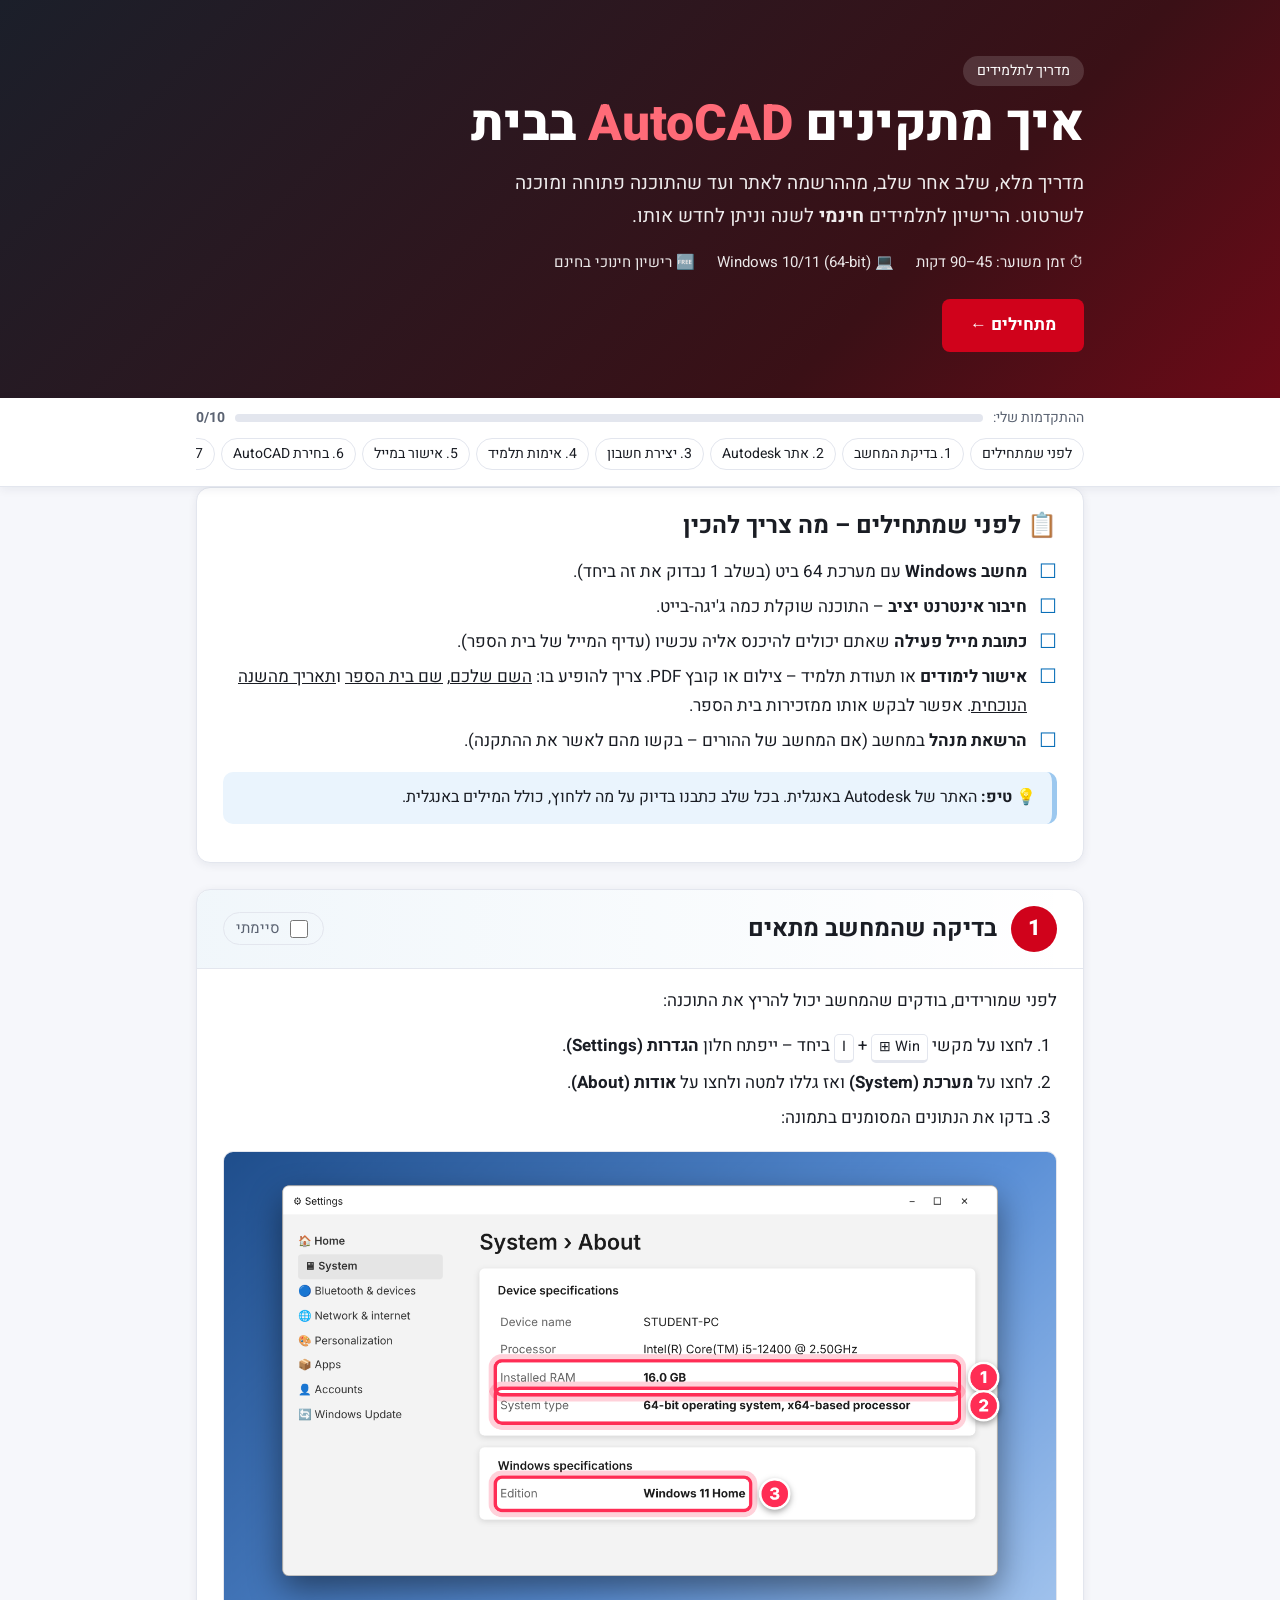
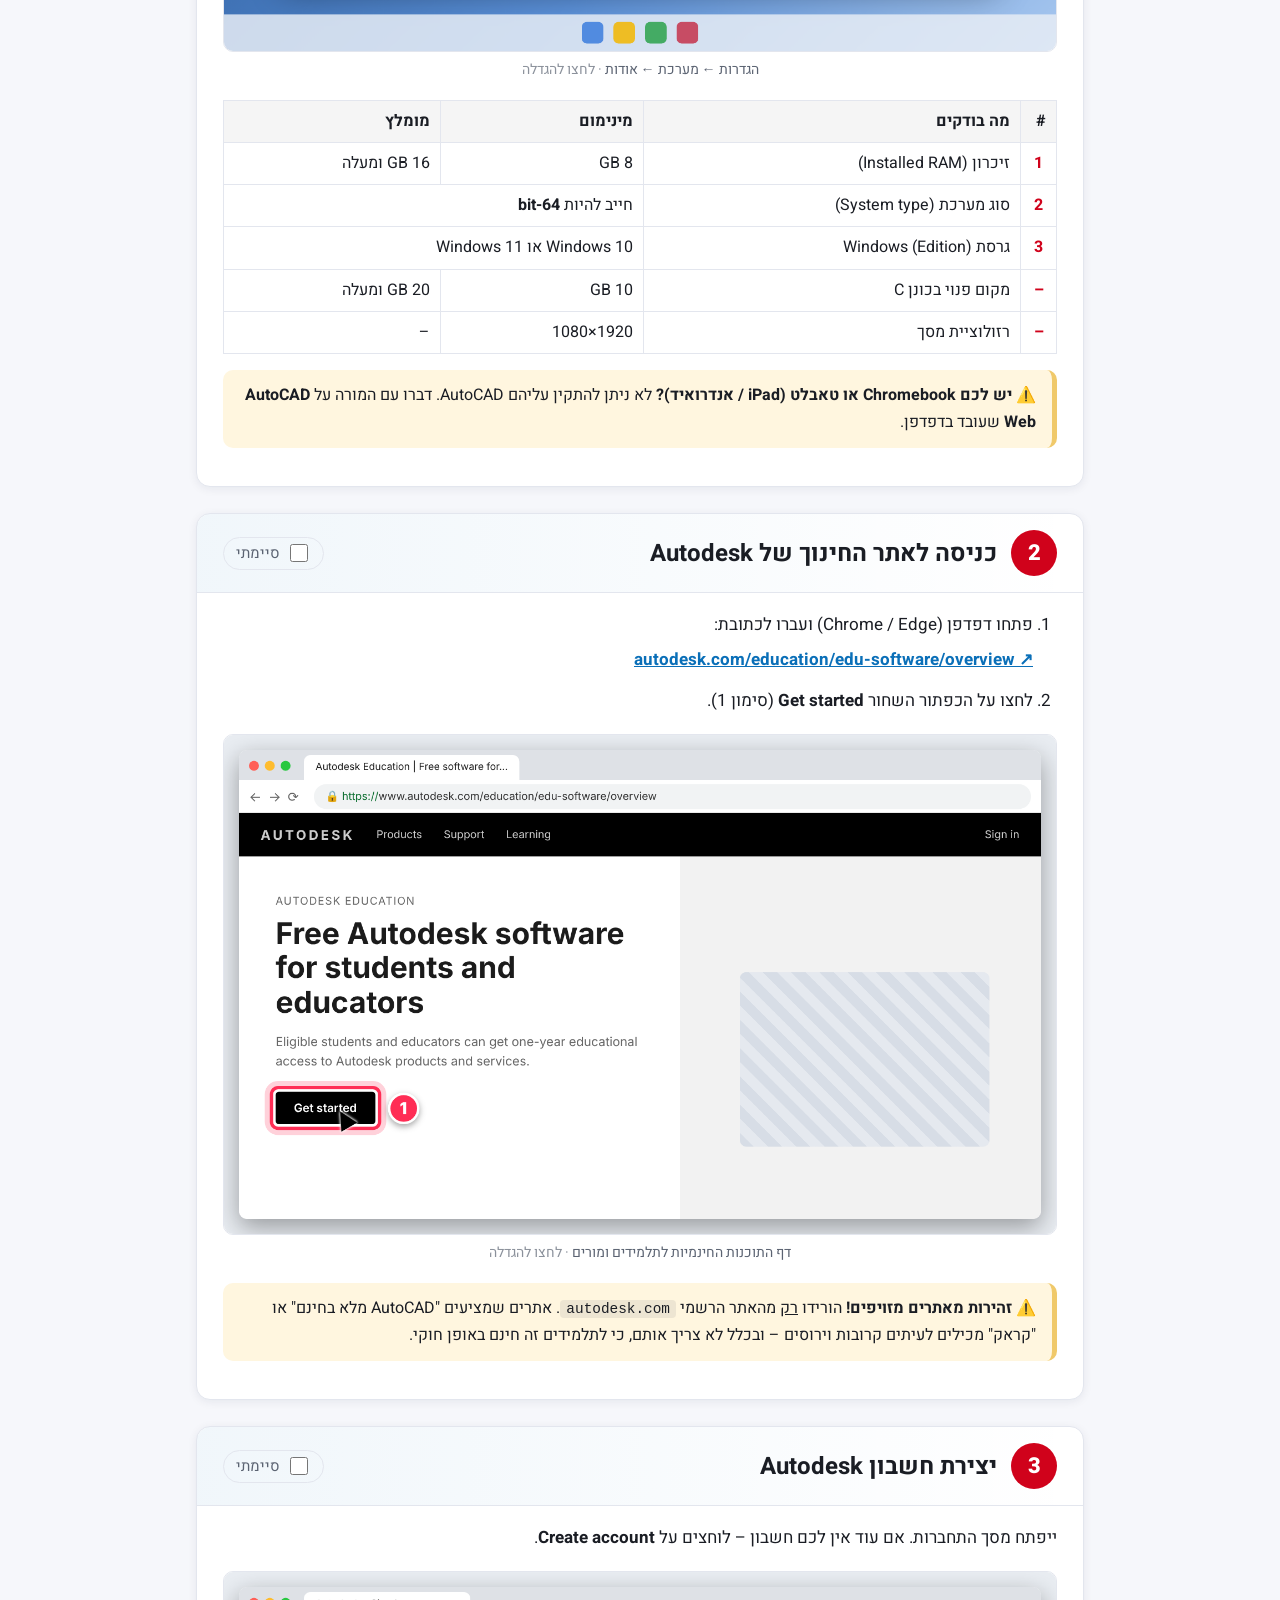
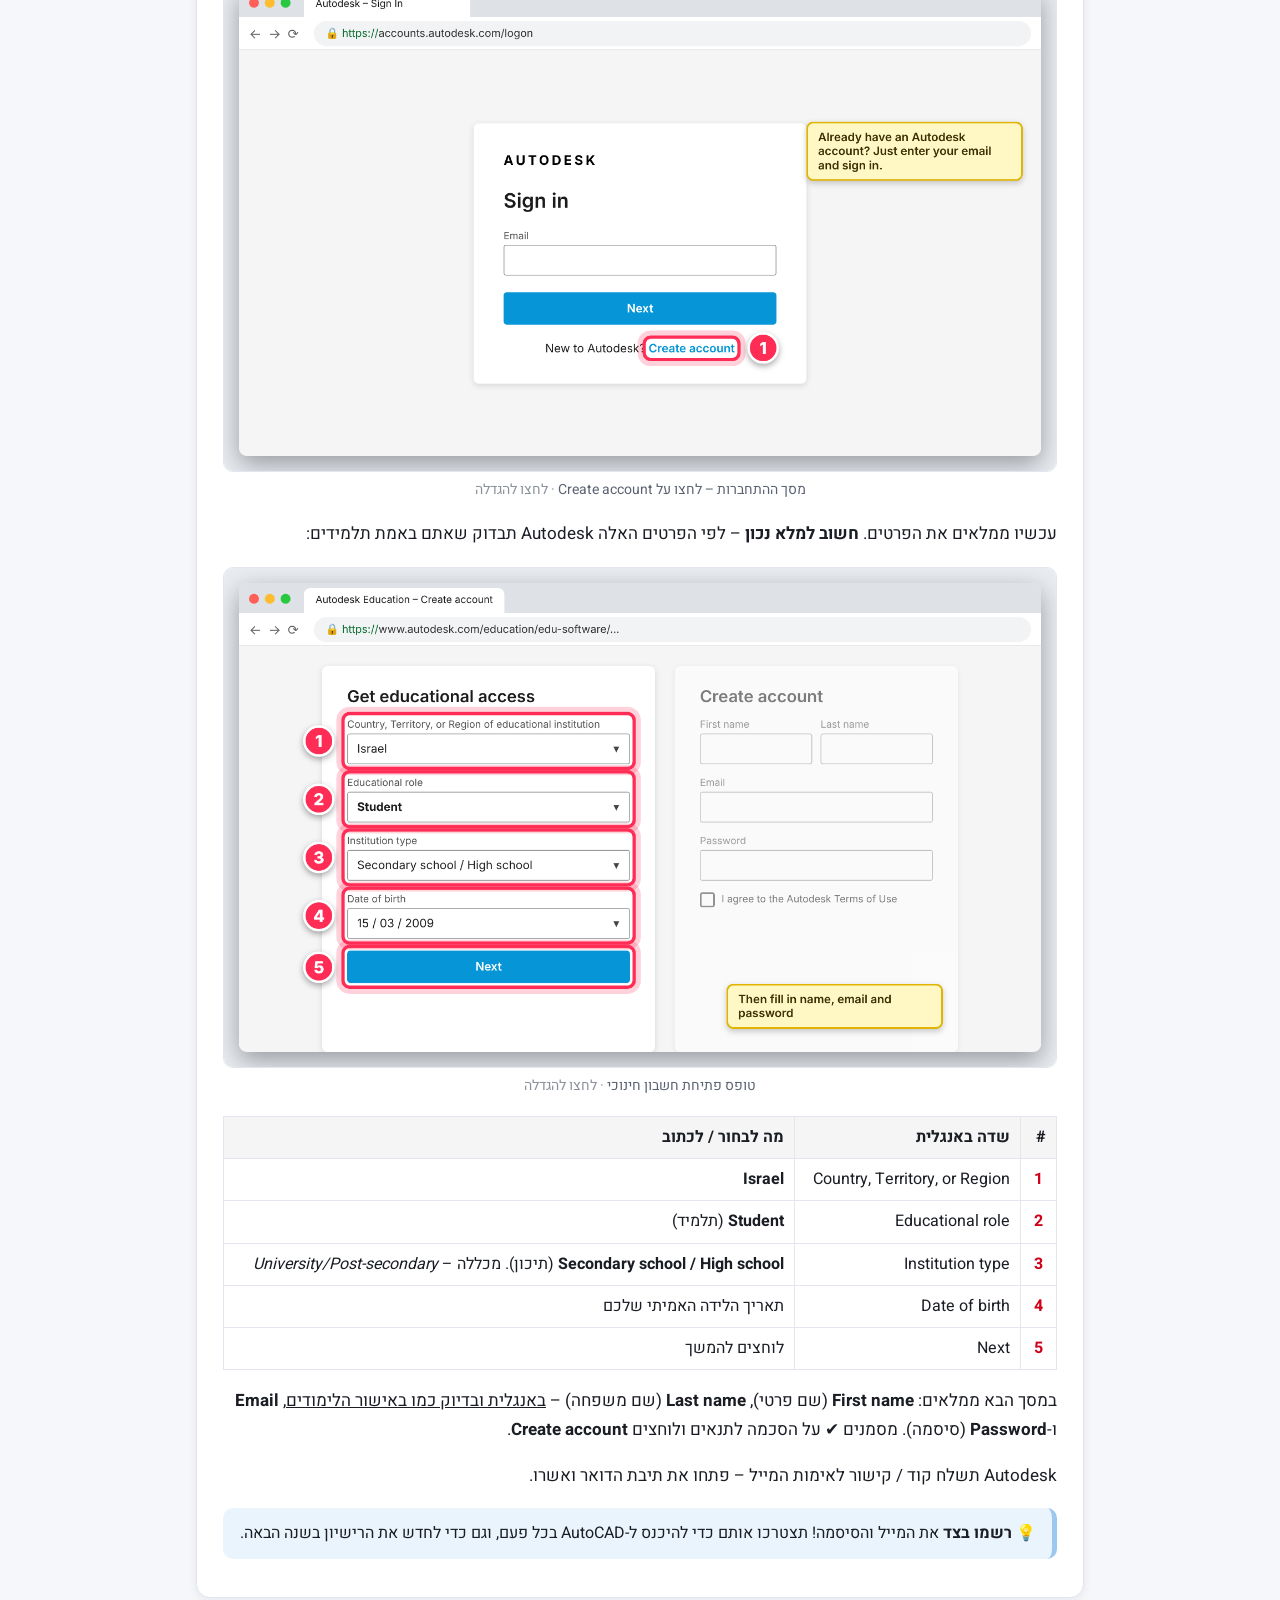
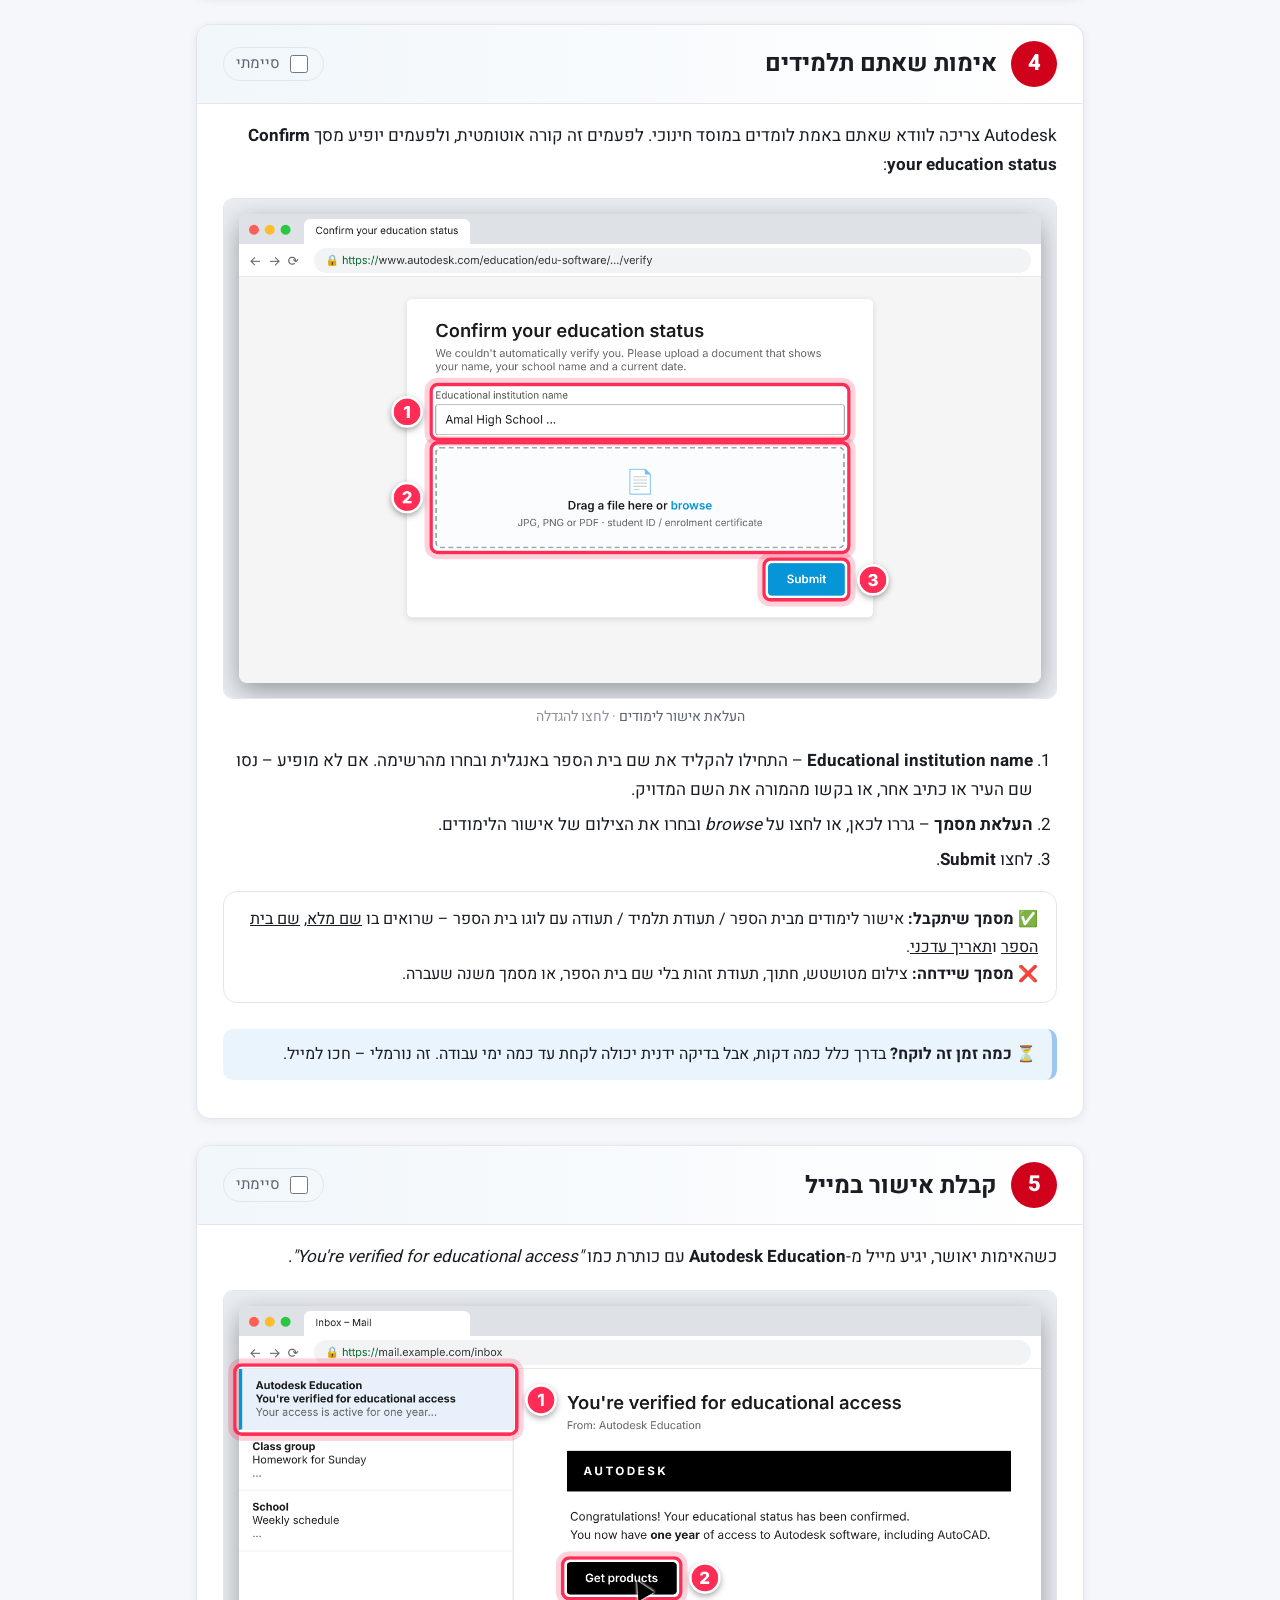
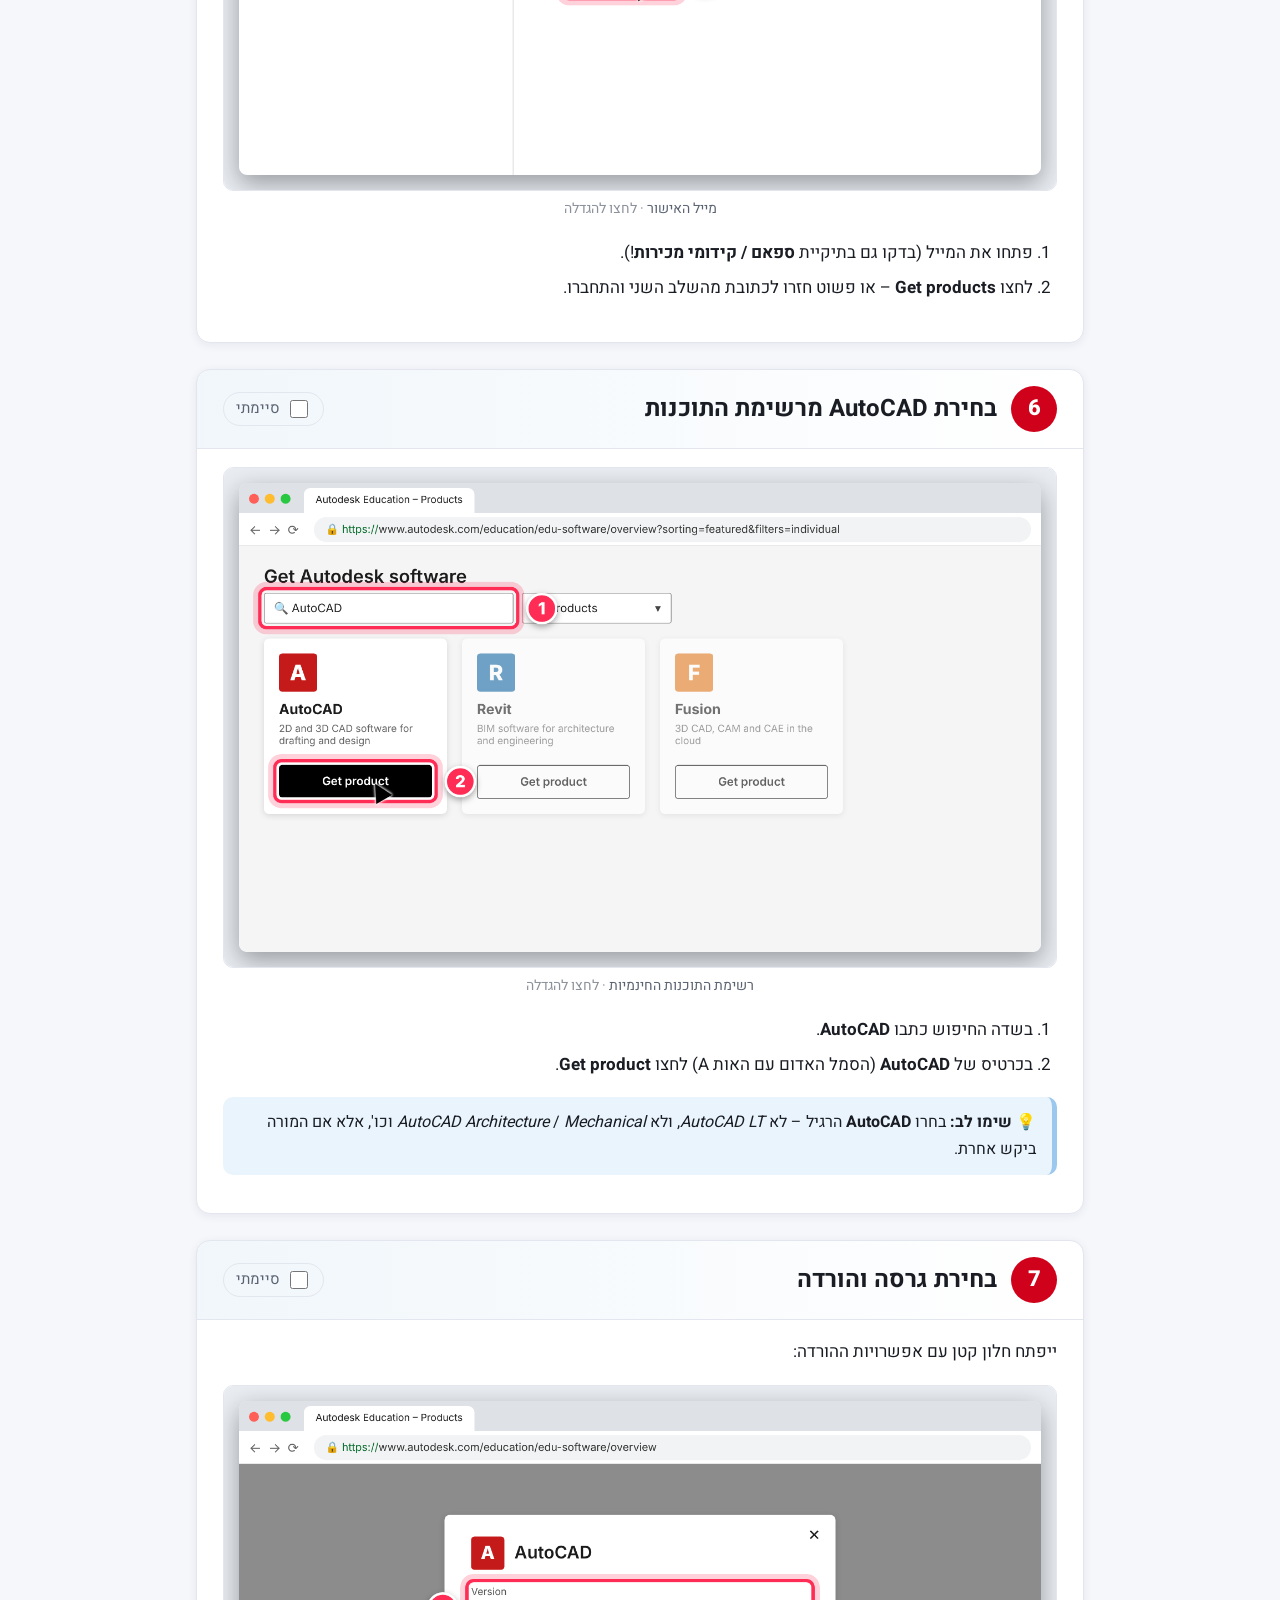
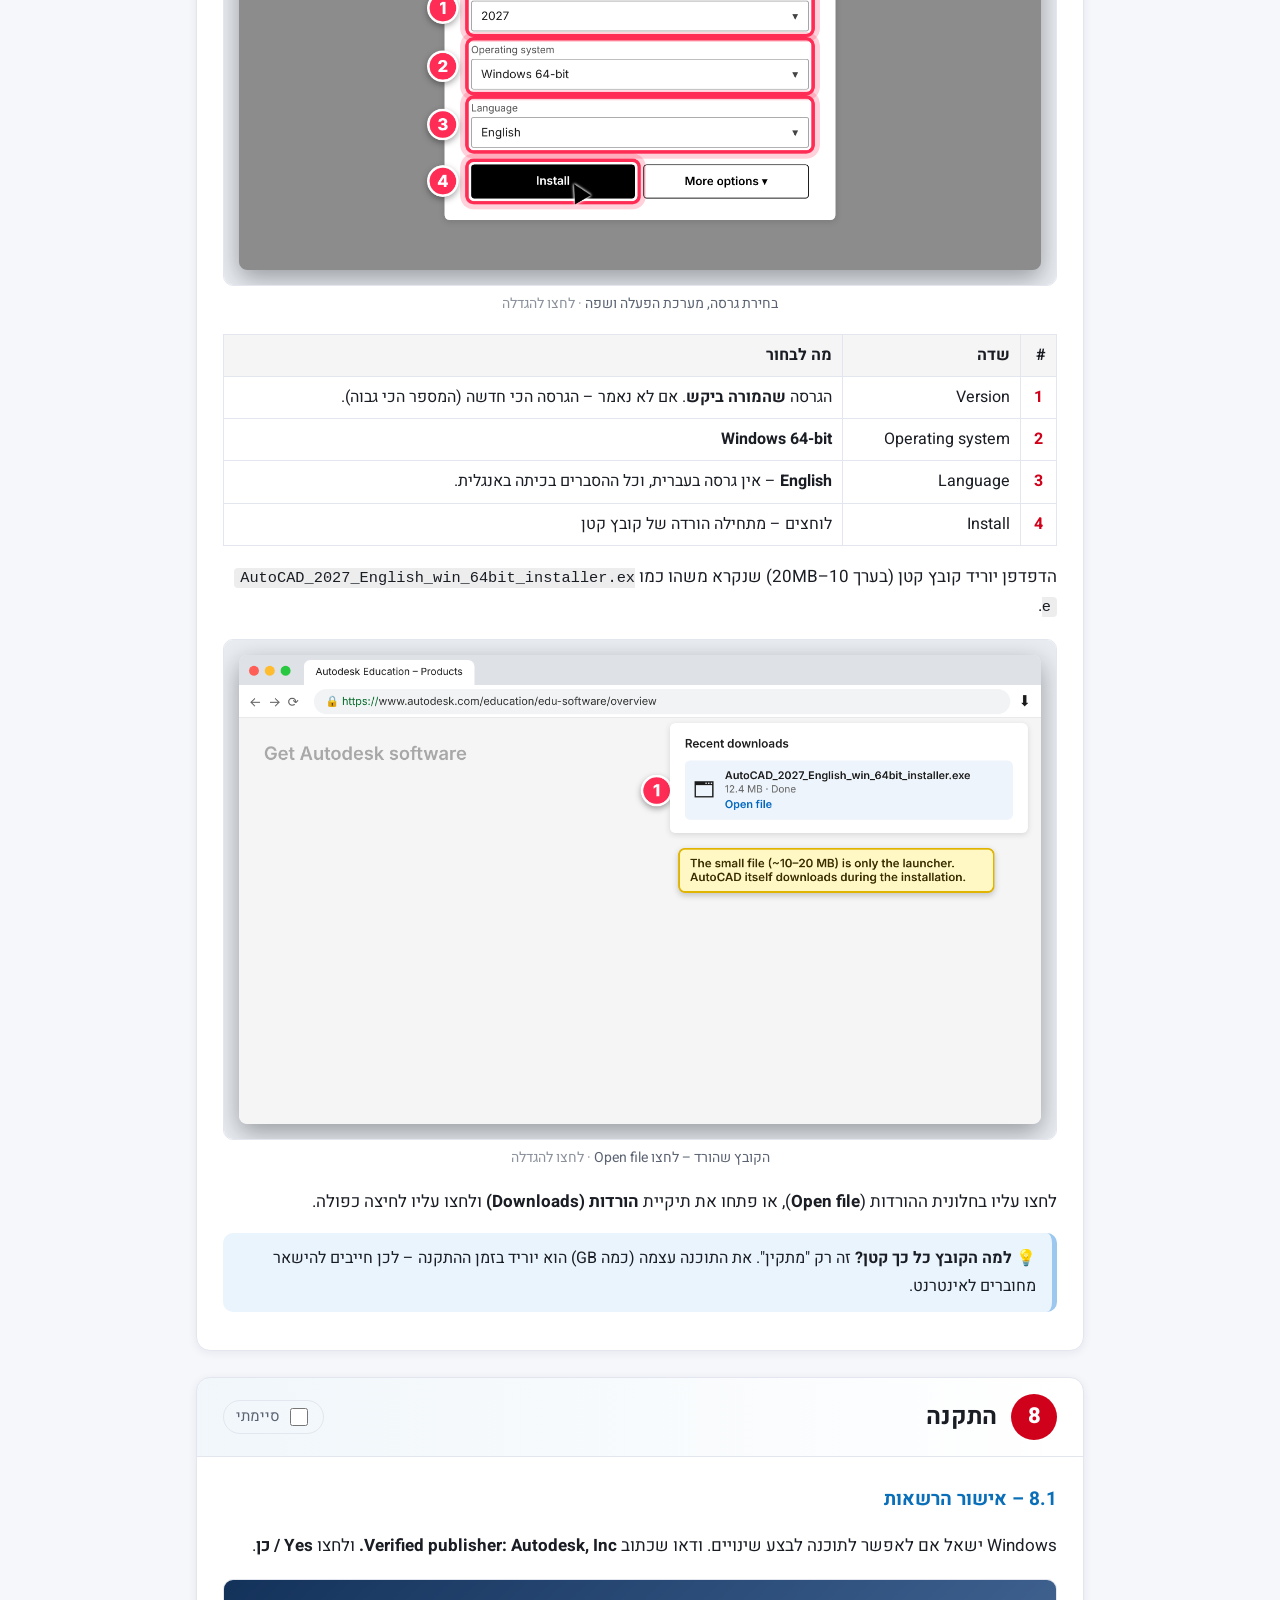
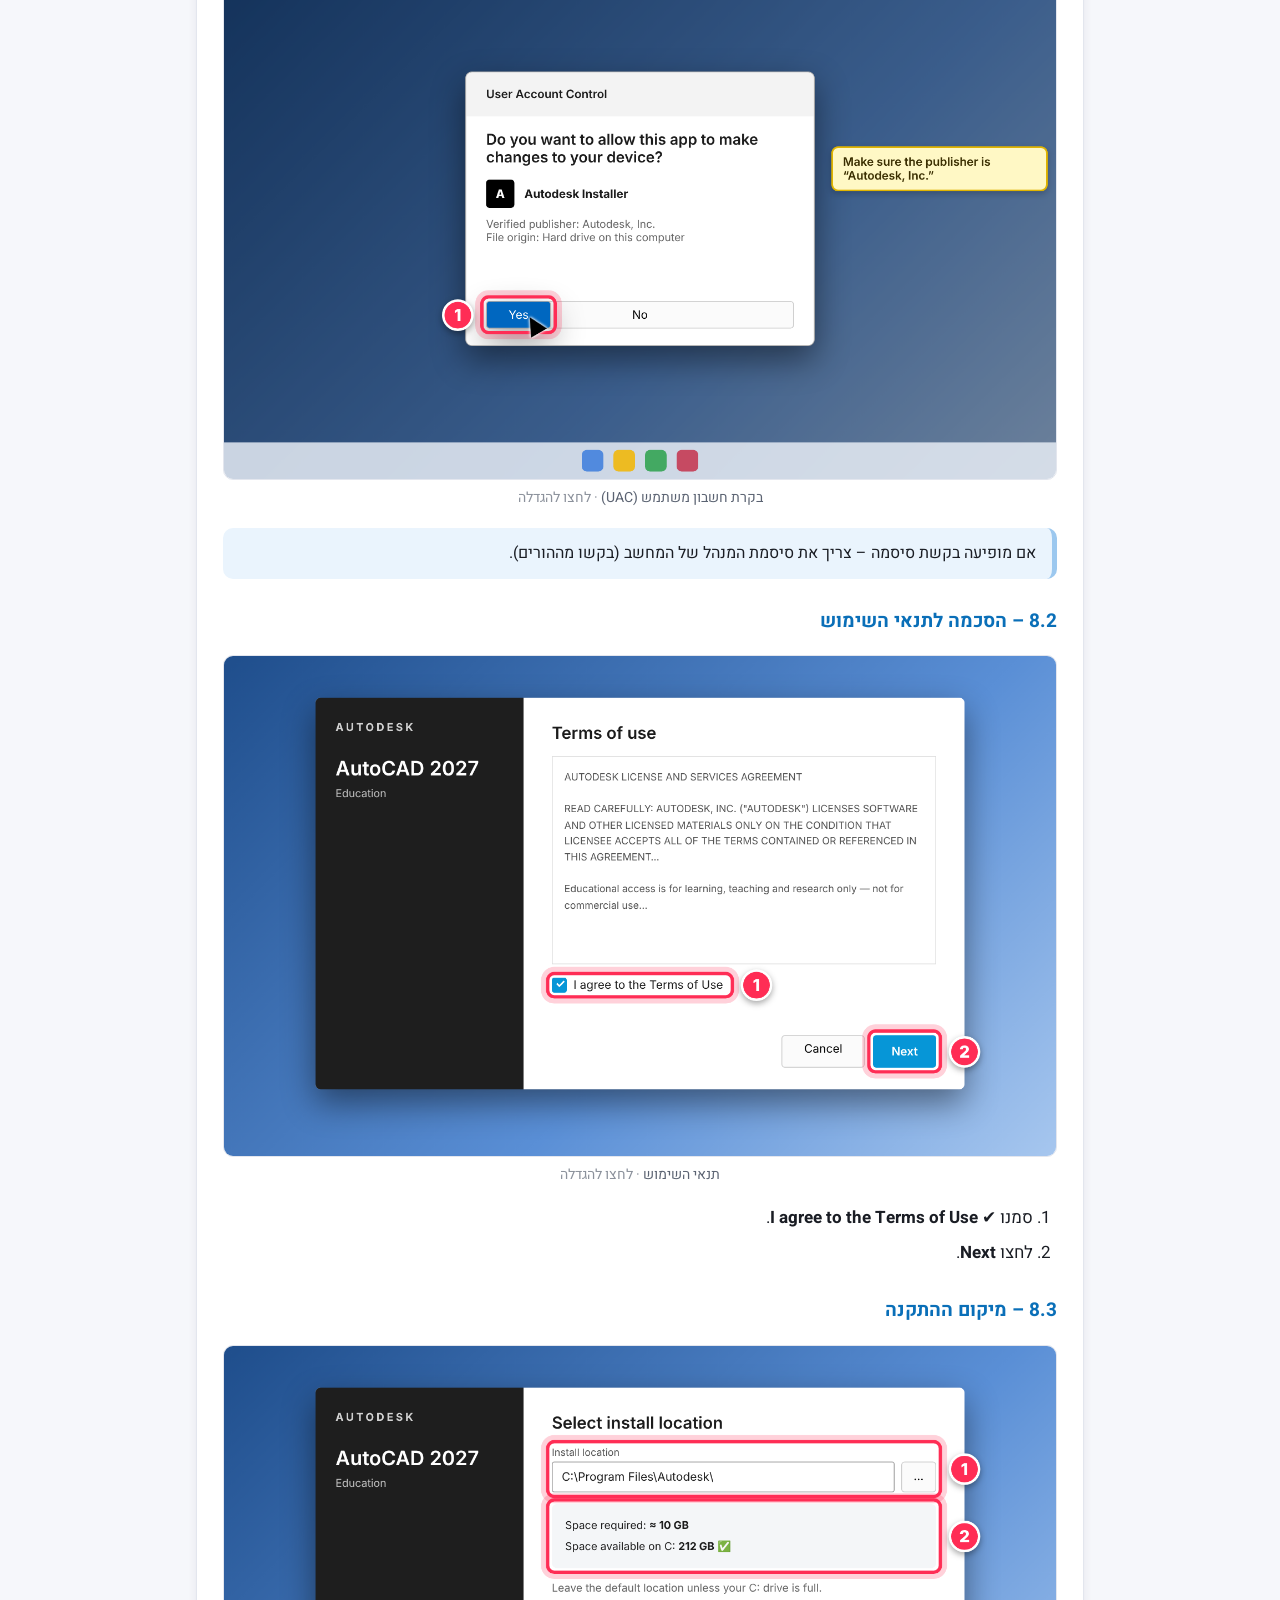
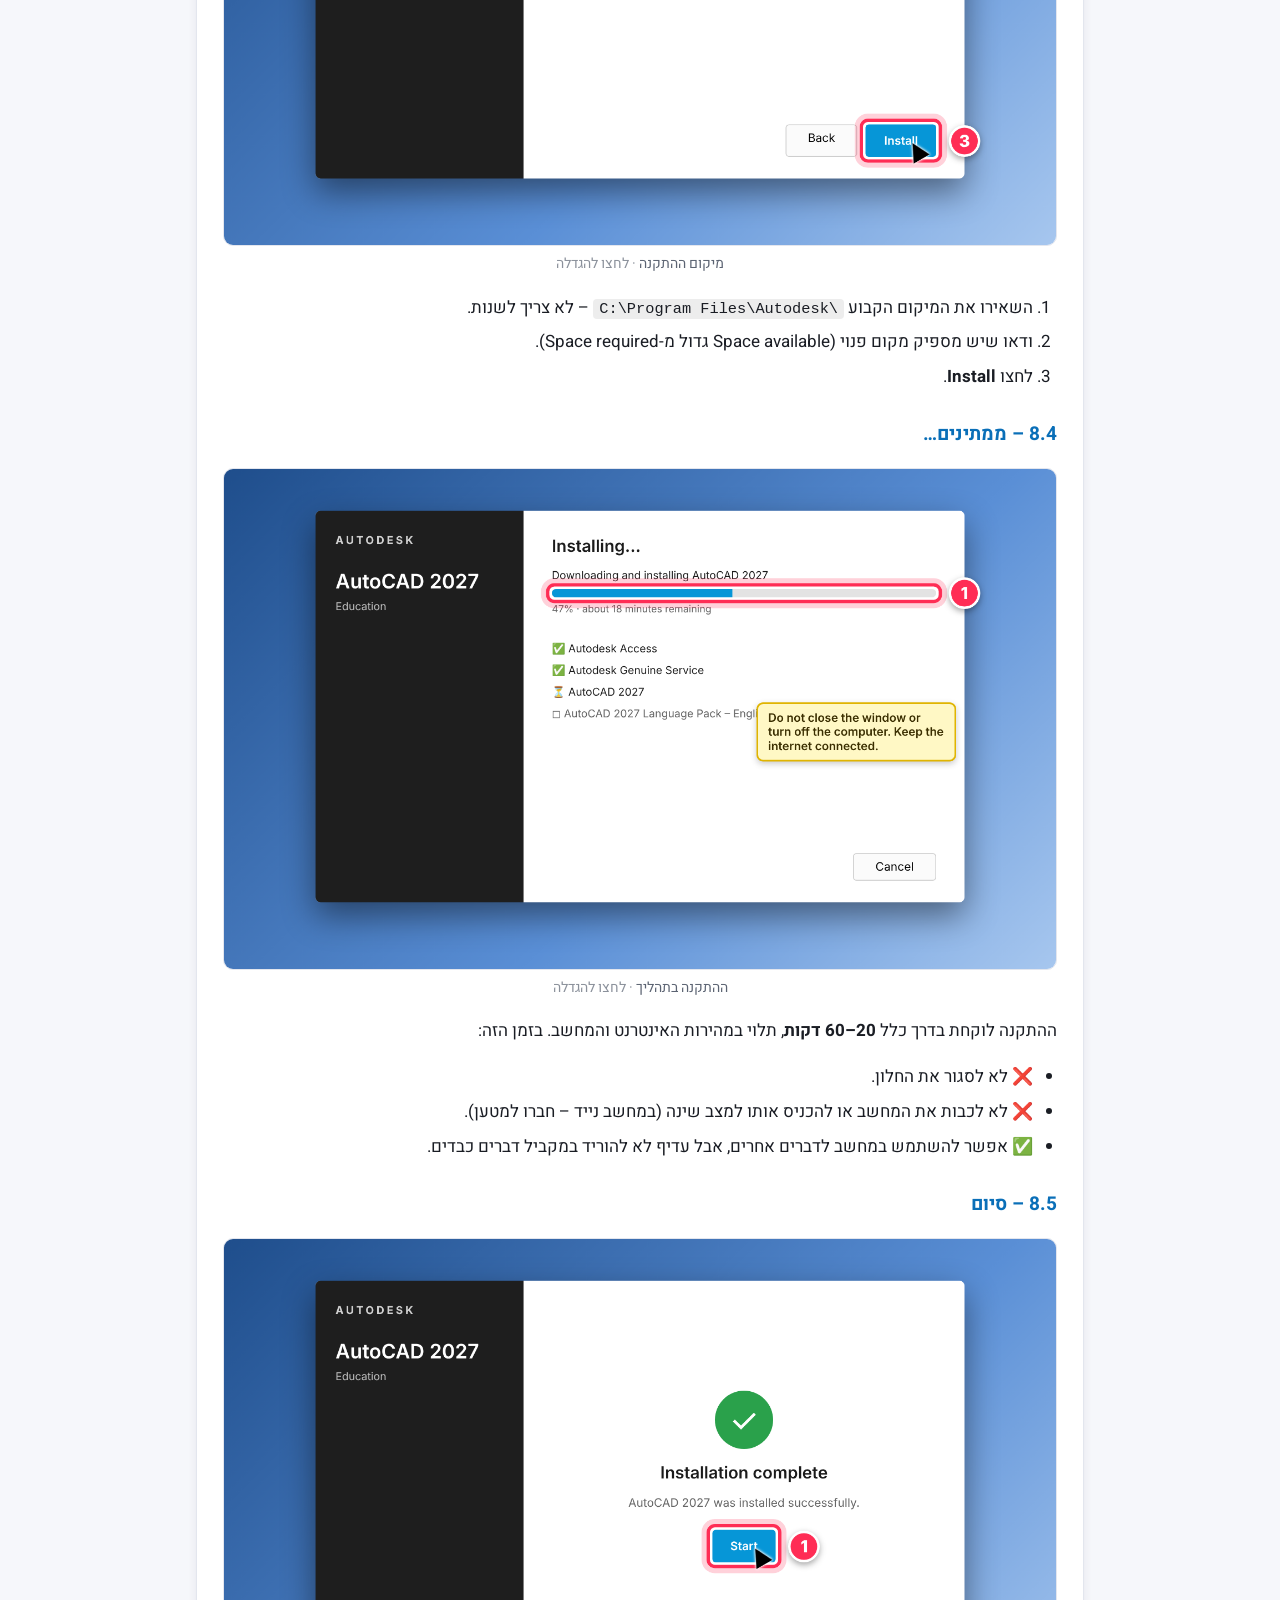
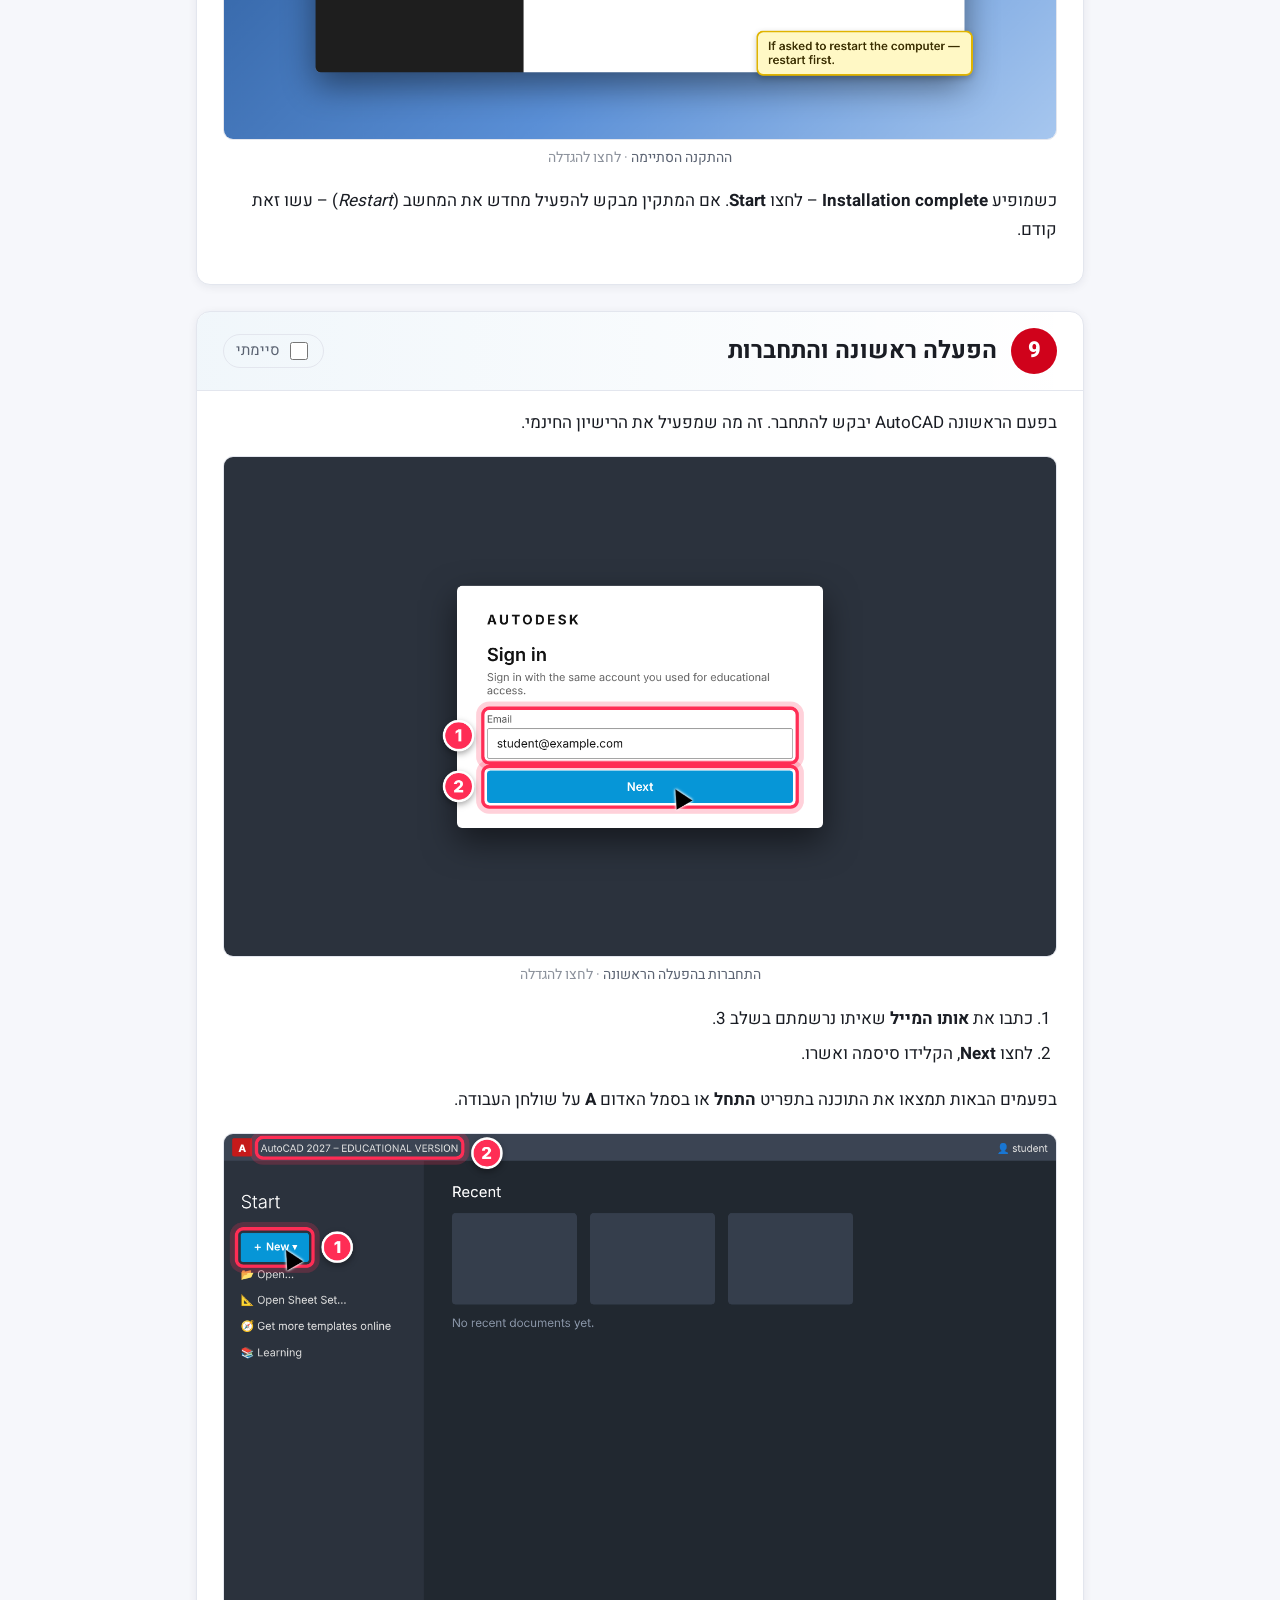
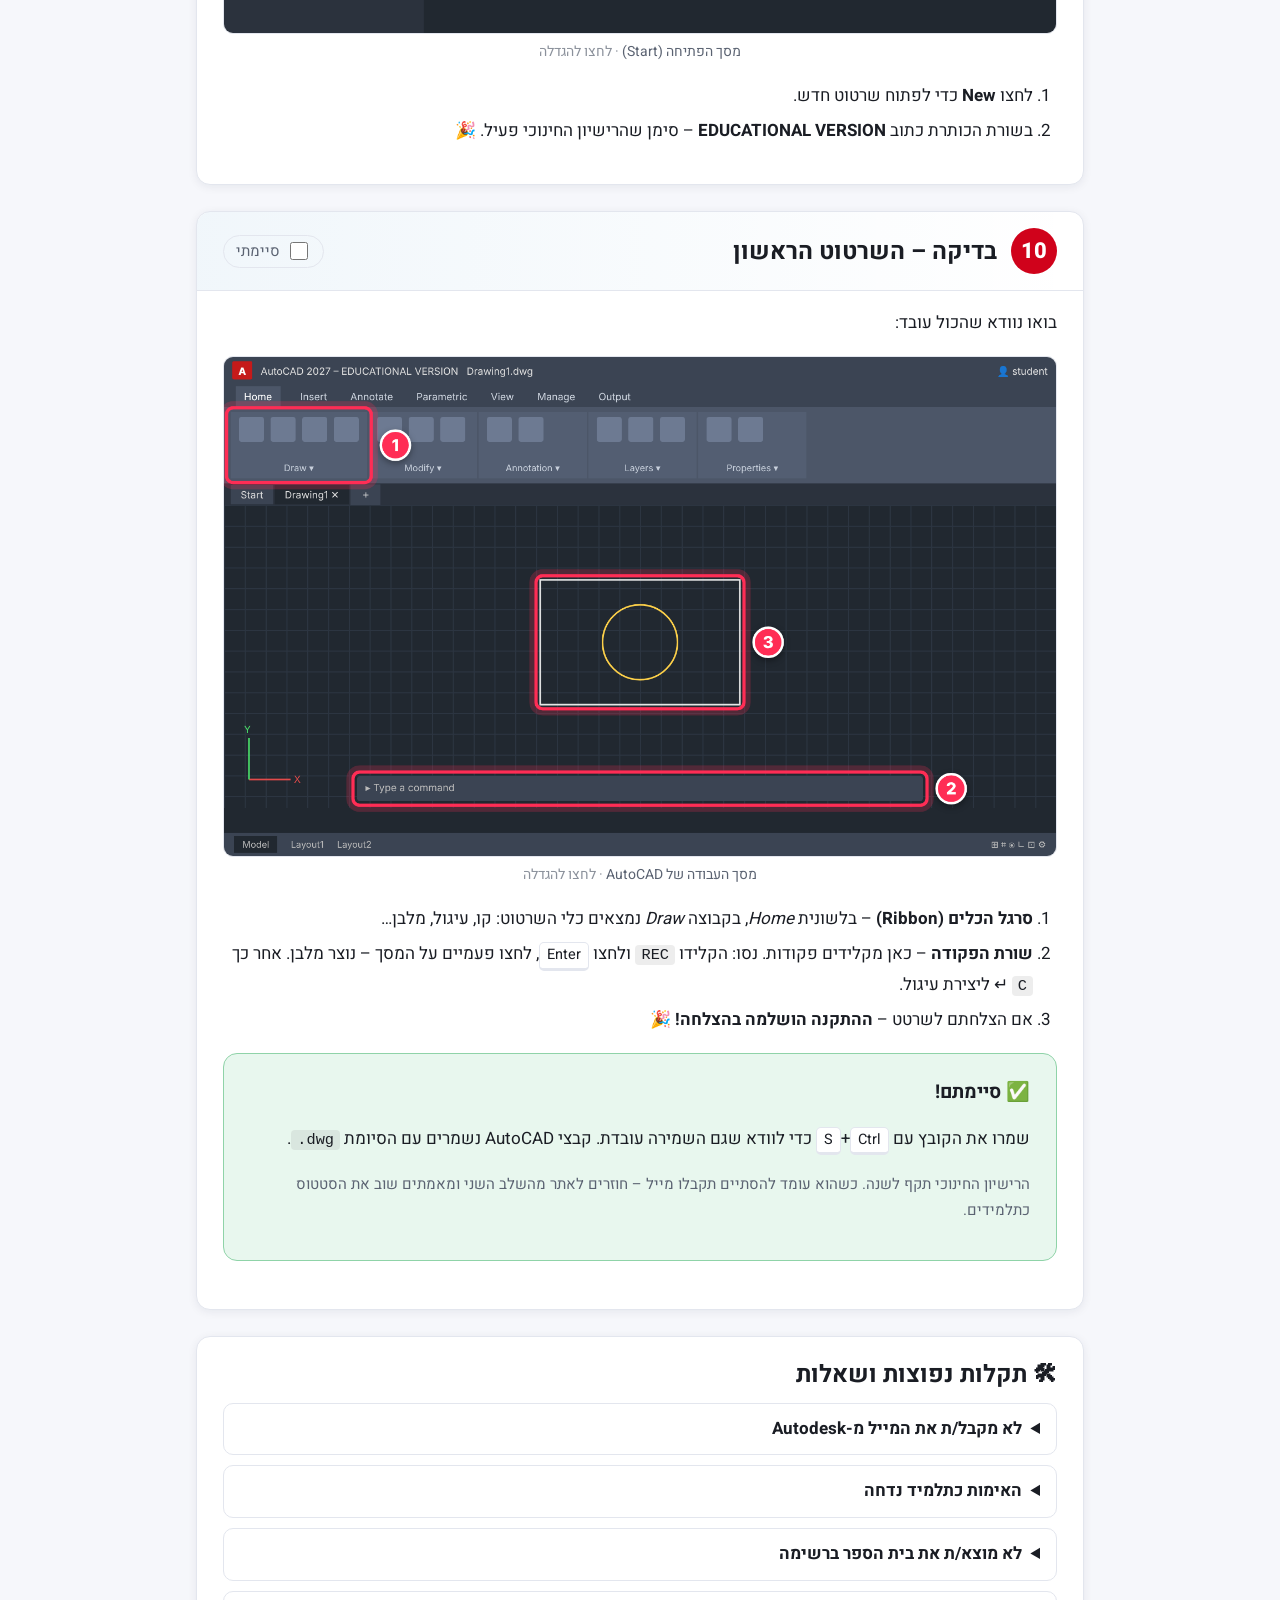
==== commit 776cd56f: "Make the guide Windows-only: remove Mac switch, steps and images Co-Authored-By: Claude Opus 5.5 <no" ====
--- a/index.html
+++ b/index.html
@@ -1,405 +1,283 @@
-<!doctype html>
-<html lang="he" dir="rtl">
+<!DOCTYPE html>
+
+<html dir="rtl" lang="he">
 <head>
-<meta charset="utf-8">
-<meta name="viewport" content="width=device-width, initial-scale=1">
+<meta charset="utf-8"/>
+<meta content="width=device-width, initial-scale=1" name="viewport"/>
 <title>מדריך התקנת AutoCAD</title>
-<meta name="description" content="מדריך לתלמידים: איך מורידים ומתקינים AutoCAD בחינם עם רישיון חינוכי – שלב אחר שלב, עם תמונות.">
-<link rel="preconnect" href="https://fonts.googleapis.com">
-<link rel="preconnect" href="https://fonts.gstatic.com" crossorigin>
-<link href="https://fonts.googleapis.com/css2?family=Heebo:wght@400;500;700;800&display=swap" rel="stylesheet">
-<link rel="stylesheet" href="style.css">
+<meta content="מדריך לתלמידים: איך מורידים ומתקינים AutoCAD בחינם עם רישיון חינוכי – שלב אחר שלב, עם תמונות." name="description"/>
+<link href="https://fonts.googleapis.com" rel="preconnect"/>
+<link crossorigin="" href="https://fonts.gstatic.com" rel="preconnect"/>
+<link href="https://fonts.googleapis.com/css2?family=Heebo:wght@400;500;700;800&amp;display=swap" rel="stylesheet"/>
+<link href="style.css" rel="stylesheet"/>
 </head>
-<body class="os-win">
-
+<body>
 <header class="hero">
-  <div class="wrap">
-    <div class="badge">מדריך לתלמידים</div>
-    <h1>איך מתקינים <span class="en">AutoCAD</span> בבית</h1>
-    <p class="lead">מדריך מלא, שלב אחר שלב, מההרשמה לאתר ועד שהתוכנה פתוחה ומוכנה לשרטוט. הרישיון לתלמידים <b>חינמי</b> לשנה וניתן לחדש אותו.</p>
-    <div class="hero-meta">
-      <span>⏱ זמן משוער: 45–90 דקות</span>
-      <span>💻 Windows או Mac</span>
-      <span>🆓 רישיון חינוכי בחינם</span>
+<div class="wrap">
+<div class="badge">מדריך לתלמידים</div>
+<h1>איך מתקינים <span class="en">AutoCAD</span> בבית</h1>
+<p class="lead">מדריך מלא, שלב אחר שלב, מההרשמה לאתר ועד שהתוכנה פתוחה ומוכנה לשרטוט. הרישיון לתלמידים <b>חינמי</b> לשנה וניתן לחדש אותו.</p>
+<div class="hero-meta">
+<span>⏱ זמן משוער: 45–90 דקות</span>
+<span>💻 Windows 10/11 (64-bit)</span>
+<span>🆓 רישיון חינוכי בחינם</span>
+</div>
+
+<a class="cta" href="#before">מתחילים ←</a>
+</div>
+</header>
+<nav aria-label="תוכן עניינים" class="toc">
+<div class="wrap">
+<div class="progress-row">
+
+<span>ההתקדמות שלי:</span>
+<div class="pbar"><i id="pfill"></i></div>
+<b id="ptext">0/10</b>
+</div>
+<ol id="toc-list">
+<li><a href="#before">לפני שמתחילים</a></li>
+<li><a href="#s1">1. בדיקת המחשב</a></li>
+<li><a href="#s2">2. אתר Autodesk</a></li>
+<li><a href="#s3">3. יצירת חשבון</a></li>
+<li><a href="#s4">4. אימות תלמיד</a></li>
+<li><a href="#s5">5. אישור במייל</a></li>
+<li><a href="#s6">6. בחירת AutoCAD</a></li>
+<li><a href="#s7">7. הורדה</a></li>
+<li><a href="#s8">8. התקנה</a></li>
+<li><a href="#s9">9. הפעלה ראשונה</a></li>
+<li><a href="#s10">10. השרטוט הראשון</a></li>
+<li><a href="#faq">תקלות ושאלות</a></li>
+</ol>
+</div>
+</nav>
+<main class="wrap">
+<section class="box prep" id="before">
+<h2>📋 לפני שמתחילים – מה צריך להכין</h2>
+<ul class="checklist">
+<li><b>מחשב Windows</b> עם מערכת 64 ביט (בשלב 1 נבדוק את זה ביחד).</li>
+
+<li><b>חיבור אינטרנט יציב</b> – התוכנה שוקלת כמה ג'יגה-בייט.</li>
+<li><b>כתובת מייל פעילה</b> שאתם יכולים להיכנס אליה עכשיו (עדיף המייל של בית הספר).</li>
+<li><b>אישור לימודים</b> או תעודת תלמיד – צילום או קובץ PDF. צריך להופיע בו: <u>השם שלכם</u>, <u>שם בית הספר</u> ו<u>תאריך מהשנה הנוכחית</u>. אפשר לבקש אותו ממזכירות בית הספר.</li>
+<li><b>הרשאת מנהל</b> במחשב (אם המחשב של ההורים – בקשו מהם לאשר את ההתקנה).</li>
+
+</ul>
+<div class="tip"><b>💡 טיפ:</b> האתר של Autodesk באנגלית. בכל שלב כתבנו בדיוק על מה ללחוץ, כולל המילים באנגלית.</div>
+</section>
+<!-- STEP 1 -->
+<section class="step" data-step="1" id="s1">
+<header><span class="n">1</span><h2>בדיקה שהמחשב מתאים</h2><label class="done"><input type="checkbox"/> סיימתי</label></header>
+
+<p>לפני שמורידים, בודקים שהמחשב יכול להריץ את התוכנה:</p>
+<ol>
+<li>לחצו על מקשי <kbd>⊞ Win</kbd> + <kbd>I</kbd> ביחד – ייפתח חלון <b>הגדרות (Settings)</b>.</li>
+<li>לחצו על <b>מערכת (System)</b> ואז גללו למטה ולחצו על <b>אודות (About)</b>.</li>
+<li>בדקו את הנתונים המסומנים בתמונה:</li>
+</ol>
+<figure><img alt="חלון הגדרות של Windows – System &gt; About, עם סימון על הזיכרון וסוג המערכת" loading="lazy" src="images/01-system-about.png"/><figcaption>הגדרות ← מערכת ← אודות</figcaption></figure>
+<table class="req">
+<tr><th>#</th><th>מה בודקים</th><th>מינימום</th><th>מומלץ</th></tr>
+<tr><td>1</td><td>זיכרון (Installed RAM)</td><td>8 GB</td><td>16 GB ומעלה</td></tr>
+<tr><td>2</td><td>סוג מערכת (System type)</td><td colspan="2">חייב להיות <b>64-bit</b></td></tr>
+<tr><td>3</td><td>גרסת Windows (Edition)</td><td colspan="2">Windows 10 או Windows 11</td></tr>
+<tr><td>–</td><td>מקום פנוי בכונן C</td><td>10 GB</td><td>20 GB ומעלה</td></tr>
+<tr><td>–</td><td>רזולוציית מסך</td><td>1920×1080</td><td>–</td></tr>
+</table>
+
+<div class="warn"><b>⚠️ יש לכם Chromebook או טאבלט (iPad / אנדרואיד)?</b> לא ניתן להתקין עליהם AutoCAD. דברו עם המורה על <b>AutoCAD Web</b> שעובד בדפדפן.</div>
+</section>
+<!-- STEP 2 -->
+<section class="step" data-step="2" id="s2">
+<header><span class="n">2</span><h2>כניסה לאתר החינוך של Autodesk</h2><label class="done"><input type="checkbox"/> סיימתי</label></header>
+<ol>
+<li>פתחו דפדפן (Chrome / Edge) ועברו לכתובת:<br/>
+<a class="link-big" href="https://www.autodesk.com/education/edu-software/overview" rel="noopener" target="_blank">autodesk.com/education/edu-software/overview ↗</a></li>
+<li>לחצו על הכפתור השחור <b>Get started</b> (סימון 1).</li>
+</ol>
+<figure><img alt="דף Autodesk Education עם הכפתור Get started מסומן" loading="lazy" src="images/02-education-page.png"/><figcaption>דף התוכנות החינמיות לתלמידים ומורים</figcaption></figure>
+<div class="warn"><b>⚠️ זהירות מאתרים מזויפים!</b> הורידו <u>רק</u> מהאתר הרשמי <code>autodesk.com</code>. אתרים שמציעים "AutoCAD מלא בחינם" או "קראק" מכילים לעיתים קרובות וירוסים – ובכלל לא צריך אותם, כי לתלמידים זה חינם באופן חוקי.</div>
+</section>
+<!-- STEP 3 -->
+<section class="step" data-step="3" id="s3">
+<header><span class="n">3</span><h2>יצירת חשבון Autodesk</h2><label class="done"><input type="checkbox"/> סיימתי</label></header>
+<p>ייפתח מסך התחברות. אם עוד אין לכם חשבון – לוחצים על <b>Create account</b>.</p>
+<figure><img alt="מסך Sign in של Autodesk עם הקישור Create account מסומן" loading="lazy" src="images/03-sign-in.png"/><figcaption>מסך ההתחברות – לחצו על Create account</figcaption></figure>
+<p>עכשיו ממלאים את הפרטים. <b>חשוב למלא נכון</b> – לפי הפרטים האלה Autodesk תבדוק שאתם באמת תלמידים:</p>
+<figure><img alt="טופס Get educational access עם השדות מסומנים 1 עד 5" loading="lazy" src="images/04-create-account.png"/><figcaption>טופס פתיחת חשבון חינוכי</figcaption></figure>
+<table class="req fields">
+<tr><th>#</th><th>שדה באנגלית</th><th>מה לבחור / לכתוב</th></tr>
+<tr><td>1</td><td>Country, Territory, or Region</td><td><b>Israel</b></td></tr>
+<tr><td>2</td><td>Educational role</td><td><b>Student</b> (תלמיד)</td></tr>
+<tr><td>3</td><td>Institution type</td><td><b>Secondary school / High school</b> (תיכון). מכללה – <i>University/Post-secondary</i></td></tr>
+<tr><td>4</td><td>Date of birth</td><td>תאריך הלידה האמיתי שלכם</td></tr>
+<tr><td>5</td><td>Next</td><td>לוחצים להמשך</td></tr>
+</table>
+<p>במסך הבא ממלאים: <b>First name</b> (שם פרטי), <b>Last name</b> (שם משפחה) – <u>באנגלית ובדיוק כמו באישור הלימודים</u>, <b>Email</b> ו-<b>Password</b> (סיסמה). מסמנים ✔ על הסכמה לתנאים ולוחצים <b>Create account</b>.</p>
+<p>Autodesk תשלח קוד / קישור לאימות המייל – פתחו את תיבת הדואר ואשרו.</p>
+<div class="tip"><b>💡 רשמו בצד</b> את המייל והסיסמה! תצטרכו אותם כדי להיכנס ל-AutoCAD בכל פעם, וגם כדי לחדש את הרישיון בשנה הבאה.</div>
+</section>
+<!-- STEP 4 -->
+<section class="step" data-step="4" id="s4">
+<header><span class="n">4</span><h2>אימות שאתם תלמידים</h2><label class="done"><input type="checkbox"/> סיימתי</label></header>
+<p>Autodesk צריכה לוודא שאתם באמת לומדים במוסד חינוכי. לפעמים זה קורה אוטומטית, ולפעמים יופיע מסך <b>Confirm your education status</b>:</p>
+<figure><img alt="מסך Confirm your education status עם שם בית הספר, העלאת מסמך וכפתור Submit מסומנים" loading="lazy" src="images/05-verify.png"/><figcaption>העלאת אישור לימודים</figcaption></figure>
+<ol>
+<li><b>Educational institution name</b> – התחילו להקליד את שם בית הספר באנגלית ובחרו מהרשימה. אם לא מופיע – נסו שם העיר או כתיב אחר, או בקשו מהמורה את השם המדויק.</li>
+<li><b>העלאת מסמך</b> – גררו לכאן, או לחצו על <i>browse</i> ובחרו את הצילום של אישור הלימודים.</li>
+<li>לחצו <b>Submit</b>.</li>
+</ol>
+<div class="box mini">
+<b>✅ מסמך שיתקבל:</b> אישור לימודים מבית הספר / תעודת תלמיד / תעודה עם לוגו בית הספר – שרואים בו <u>שם מלא</u>, <u>שם בית הספר</u> ו<u>תאריך עדכני</u>.<br/>
+<b>❌ מסמך שיידחה:</b> צילום מטושטש, חתוך, תעודת זהות בלי שם בית הספר, או מסמך משנה שעברה.
     </div>
-    <div class="os-pick" role="group" aria-label="בחירת סוג מחשב">
-      <span class="os-q">איזה מחשב יש לכם?</span>
-      <button type="button" data-os="win">🪟 Windows</button>
-      <button type="button" data-os="mac">🍎 Mac</button>
-    </div>
-    <a class="cta" href="#before">מתחילים ←</a>
-  </div>
-</header>
-
-<nav class="toc" aria-label="תוכן עניינים">
-  <div class="wrap">
-    <div class="progress-row">
-      <span class="os-mini"><button type="button" data-os="win">Windows</button><button type="button" data-os="mac">Mac</button></span>
-      <span>ההתקדמות שלי:</span>
-      <div class="pbar"><i id="pfill"></i></div>
-      <b id="ptext">0/10</b>
-    </div>
-    <ol id="toc-list">
-      <li><a href="#before">לפני שמתחילים</a></li>
-      <li><a href="#s1">1. בדיקת המחשב</a></li>
-      <li><a href="#s2">2. אתר Autodesk</a></li>
-      <li><a href="#s3">3. יצירת חשבון</a></li>
-      <li><a href="#s4">4. אימות תלמיד</a></li>
-      <li><a href="#s5">5. אישור במייל</a></li>
-      <li><a href="#s6">6. בחירת AutoCAD</a></li>
-      <li><a href="#s7">7. הורדה</a></li>
-      <li><a href="#s8">8. התקנה</a></li>
-      <li><a href="#s9">9. הפעלה ראשונה</a></li>
-      <li><a href="#s10">10. השרטוט הראשון</a></li>
-      <li><a href="#faq">תקלות ושאלות</a></li>
-    </ol>
-  </div>
-</nav>
-
-<main class="wrap">
-
-  <section id="before" class="box prep">
-    <h2>📋 לפני שמתחילים – מה צריך להכין</h2>
-    <ul class="checklist">
-      <li class="only-win"><b>מחשב Windows</b> עם מערכת 64 ביט (בשלב 1 נבדוק את זה ביחד).</li>
-      <li class="only-mac"><b>מחשב Mac</b> עם גרסת macOS עדכנית (בשלב 1 נבדוק את זה ביחד).</li>
-      <li><b>חיבור אינטרנט יציב</b> – התוכנה שוקלת כמה ג'יגה-בייט.</li>
-      <li><b>כתובת מייל פעילה</b> שאתם יכולים להיכנס אליה עכשיו (עדיף המייל של בית הספר).</li>
-      <li><b>אישור לימודים</b> או תעודת תלמיד – צילום או קובץ PDF. צריך להופיע בו: <u>השם שלכם</u>, <u>שם בית הספר</u> ו<u>תאריך מהשנה הנוכחית</u>. אפשר לבקש אותו ממזכירות בית הספר.</li>
-      <li class="only-win"><b>הרשאת מנהל</b> במחשב (אם המחשב של ההורים – בקשו מהם לאשר את ההתקנה).</li>
-      <li class="only-mac"><b>הסיסמה של המק</b> (זו שפותחים איתה את המחשב) – תצטרכו אותה בזמן ההתקנה.</li>
-    </ul>
-    <div class="tip"><b>💡 טיפ:</b> האתר של Autodesk באנגלית. בכל שלב כתבנו בדיוק על מה ללחוץ, כולל המילים באנגלית.</div>
-  </section>
-
-  <!-- STEP 1 -->
-  <section class="step" id="s1" data-step="1">
-    <header><span class="n">1</span><h2>בדיקה שהמחשב מתאים</h2><label class="done"><input type="checkbox"> סיימתי</label></header>
-<div class="only-win">
-    <p>לפני שמורידים, בודקים שהמחשב יכול להריץ את התוכנה:</p>
-    <ol>
-      <li>לחצו על מקשי <kbd>⊞ Win</kbd> + <kbd>I</kbd> ביחד – ייפתח חלון <b>הגדרות (Settings)</b>.</li>
-      <li>לחצו על <b>מערכת (System)</b> ואז גללו למטה ולחצו על <b>אודות (About)</b>.</li>
-      <li>בדקו את הנתונים המסומנים בתמונה:</li>
-    </ol>
-    <figure><img src="images/01-system-about.png" alt="חלון הגדרות של Windows – System > About, עם סימון על הזיכרון וסוג המערכת" loading="lazy"><figcaption>הגדרות ← מערכת ← אודות</figcaption></figure>
-    <table class="req">
-      <tr><th>#</th><th>מה בודקים</th><th>מינימום</th><th>מומלץ</th></tr>
-      <tr><td>1</td><td>זיכרון (Installed RAM)</td><td>8 GB</td><td>16 GB ומעלה</td></tr>
-      <tr><td>2</td><td>סוג מערכת (System type)</td><td colspan="2">חייב להיות <b>64-bit</b></td></tr>
-      <tr><td>3</td><td>גרסת Windows (Edition)</td><td colspan="2">Windows 10 או Windows 11</td></tr>
-      <tr><td>–</td><td>מקום פנוי בכונן C</td><td>10 GB</td><td>20 GB ומעלה</td></tr>
-      <tr><td>–</td><td>רזולוציית מסך</td><td>1920×1080</td><td>–</td></tr>
-    </table>
-</div>
-<div class="only-mac">
-    <p>לפני שמורידים, בודקים שהמק יכול להריץ את התוכנה:</p>
-    <ol>
-      <li>לחצו על סמל התפוח <b>🍎 (Apple)</b> בפינה השמאלית העליונה של המסך.</li>
-      <li>בחרו <b>About This Mac</b> (אודות Mac זה).</li>
-      <li>בדקו את הנתונים המסומנים בתמונה:</li>
-    </ol>
-    <figure><img src="images/m01-about-mac.png" alt="חלון About This Mac עם סימון על השבב, הזיכרון וגרסת macOS" loading="lazy"><figcaption>תפוח ← About This Mac</figcaption></figure>
-    <table class="req">
-      <tr><th>#</th><th>מה בודקים</th><th>מינימום</th><th>מומלץ</th></tr>
-      <tr><td>1</td><td>שבב (Chip / Processor)</td><td colspan="2">Apple M1/M2/M3/M4 או Intel – שניהם עובדים</td></tr>
-      <tr><td>2</td><td>זיכרון (Memory)</td><td>8 GB</td><td>16 GB ומעלה</td></tr>
-      <tr><td>3</td><td>גרסת macOS</td><td colspan="2">אחת משלוש הגרסאות האחרונות (למשל Sonoma, Sequoia או חדשה יותר). אם הגרסה ישנה – עדכנו קודם ב-<i>System Settings ← General ← Software Update</i></td></tr>
-      <tr><td>–</td><td>מקום פנוי</td><td>10 GB</td><td>20 GB ומעלה</td></tr>
-    </table>
-    <div class="tip"><b>💡 איך בודקים מקום פנוי?</b> בחלון About This Mac לחצו <i>More Info…</i> ← <i>Storage</i>.</div>
-</div>
-    <div class="warn"><b>⚠️ יש לכם Chromebook או טאבלט (iPad / אנדרואיד)?</b> לא ניתן להתקין עליהם AutoCAD. דברו עם המורה על <b>AutoCAD Web</b> שעובד בדפדפן.</div>
-  </section>
-
-  <!-- STEP 2 -->
-  <section class="step" id="s2" data-step="2">
-    <header><span class="n">2</span><h2>כניסה לאתר החינוך של Autodesk</h2><label class="done"><input type="checkbox"> סיימתי</label></header>
-    <ol>
-      <li>פתחו דפדפן (Chrome / Edge) ועברו לכתובת:<br>
-        <a class="link-big" href="https://www.autodesk.com/education/edu-software/overview" target="_blank" rel="noopener">autodesk.com/education/edu-software/overview ↗</a></li>
-      <li>לחצו על הכפתור השחור <b>Get started</b> (סימון 1).</li>
-    </ol>
-    <figure><img src="images/02-education-page.png" alt="דף Autodesk Education עם הכפתור Get started מסומן" loading="lazy"><figcaption>דף התוכנות החינמיות לתלמידים ומורים</figcaption></figure>
-    <div class="warn"><b>⚠️ זהירות מאתרים מזויפים!</b> הורידו <u>רק</u> מהאתר הרשמי <code>autodesk.com</code>. אתרים שמציעים "AutoCAD מלא בחינם" או "קראק" מכילים לעיתים קרובות וירוסים – ובכלל לא צריך אותם, כי לתלמידים זה חינם באופן חוקי.</div>
-  </section>
-
-  <!-- STEP 3 -->
-  <section class="step" id="s3" data-step="3">
-    <header><span class="n">3</span><h2>יצירת חשבון Autodesk</h2><label class="done"><input type="checkbox"> סיימתי</label></header>
-    <p>ייפתח מסך התחברות. אם עוד אין לכם חשבון – לוחצים על <b>Create account</b>.</p>
-    <figure><img src="images/03-sign-in.png" alt="מסך Sign in של Autodesk עם הקישור Create account מסומן" loading="lazy"><figcaption>מסך ההתחברות – לחצו על Create account</figcaption></figure>
-    <p>עכשיו ממלאים את הפרטים. <b>חשוב למלא נכון</b> – לפי הפרטים האלה Autodesk תבדוק שאתם באמת תלמידים:</p>
-    <figure><img src="images/04-create-account.png" alt="טופס Get educational access עם השדות מסומנים 1 עד 5" loading="lazy"><figcaption>טופס פתיחת חשבון חינוכי</figcaption></figure>
-    <table class="req fields">
-      <tr><th>#</th><th>שדה באנגלית</th><th>מה לבחור / לכתוב</th></tr>
-      <tr><td>1</td><td>Country, Territory, or Region</td><td><b>Israel</b></td></tr>
-      <tr><td>2</td><td>Educational role</td><td><b>Student</b> (תלמיד)</td></tr>
-      <tr><td>3</td><td>Institution type</td><td><b>Secondary school / High school</b> (תיכון). מכללה – <i>University/Post-secondary</i></td></tr>
-      <tr><td>4</td><td>Date of birth</td><td>תאריך הלידה האמיתי שלכם</td></tr>
-      <tr><td>5</td><td>Next</td><td>לוחצים להמשך</td></tr>
-    </table>
-    <p>במסך הבא ממלאים: <b>First name</b> (שם פרטי), <b>Last name</b> (שם משפחה) – <u>באנגלית ובדיוק כמו באישור הלימודים</u>, <b>Email</b> ו-<b>Password</b> (סיסמה). מסמנים ✔ על הסכמה לתנאים ולוחצים <b>Create account</b>.</p>
-    <p>Autodesk תשלח קוד / קישור לאימות המייל – פתחו את תיבת הדואר ואשרו.</p>
-    <div class="tip"><b>💡 רשמו בצד</b> את המייל והסיסמה! תצטרכו אותם כדי להיכנס ל-AutoCAD בכל פעם, וגם כדי לחדש את הרישיון בשנה הבאה.</div>
-  </section>
-
-  <!-- STEP 4 -->
-  <section class="step" id="s4" data-step="4">
-    <header><span class="n">4</span><h2>אימות שאתם תלמידים</h2><label class="done"><input type="checkbox"> סיימתי</label></header>
-    <p>Autodesk צריכה לוודא שאתם באמת לומדים במוסד חינוכי. לפעמים זה קורה אוטומטית, ולפעמים יופיע מסך <b>Confirm your education status</b>:</p>
-    <figure><img src="images/05-verify.png" alt="מסך Confirm your education status עם שם בית הספר, העלאת מסמך וכפתור Submit מסומנים" loading="lazy"><figcaption>העלאת אישור לימודים</figcaption></figure>
-    <ol>
-      <li><b>Educational institution name</b> – התחילו להקליד את שם בית הספר באנגלית ובחרו מהרשימה. אם לא מופיע – נסו שם העיר או כתיב אחר, או בקשו מהמורה את השם המדויק.</li>
-      <li><b>העלאת מסמך</b> – גררו לכאן, או לחצו על <i>browse</i> ובחרו את הצילום של אישור הלימודים.</li>
-      <li>לחצו <b>Submit</b>.</li>
-    </ol>
-    <div class="box mini">
-      <b>✅ מסמך שיתקבל:</b> אישור לימודים מבית הספר / תעודת תלמיד / תעודה עם לוגו בית הספר – שרואים בו <u>שם מלא</u>, <u>שם בית הספר</u> ו<u>תאריך עדכני</u>.<br>
-      <b>❌ מסמך שיידחה:</b> צילום מטושטש, חתוך, תעודת זהות בלי שם בית הספר, או מסמך משנה שעברה.
-    </div>
-    <div class="tip"><b>⏳ כמה זמן זה לוקח?</b> בדרך כלל כמה דקות, אבל בדיקה ידנית יכולה לקחת עד כמה ימי עבודה. זה נורמלי – חכו למייל.</div>
-  </section>
-
-  <!-- STEP 5 -->
-  <section class="step" id="s5" data-step="5">
-    <header><span class="n">5</span><h2>קבלת אישור במייל</h2><label class="done"><input type="checkbox"> סיימתי</label></header>
-    <p>כשהאימות יאושר, יגיע מייל מ-<b>Autodesk Education</b> עם כותרת כמו <i>"You're verified for educational access"</i>.</p>
-    <figure><img src="images/06-approved-mail.png" alt="מייל אישור מ-Autodesk Education עם כפתור Get products מסומן" loading="lazy"><figcaption>מייל האישור</figcaption></figure>
-    <ol>
-      <li>פתחו את המייל (בדקו גם בתיקיית <b>ספאם / קידומי מכירות</b>!).</li>
-      <li>לחצו <b>Get products</b> – או פשוט חזרו לכתובת מהשלב השני והתחברו.</li>
-    </ol>
-  </section>
-
-  <!-- STEP 6 -->
-  <section class="step" id="s6" data-step="6">
-    <header><span class="n">6</span><h2>בחירת AutoCAD מרשימת התוכנות</h2><label class="done"><input type="checkbox"> סיימתי</label></header>
-    <figure><img src="images/07-products.png" alt="רשימת תוכנות Autodesk עם שדה חיפוש וכפתור Get product של AutoCAD מסומנים" loading="lazy"><figcaption>רשימת התוכנות החינמיות</figcaption></figure>
-    <ol>
-      <li>בשדה החיפוש כתבו <b>AutoCAD</b>.</li>
-      <li>בכרטיס של <b>AutoCAD</b> (הסמל האדום עם האות A) לחצו <b>Get product</b>.</li>
-    </ol>
-    <div class="tip"><b>💡 שימו לב:</b> בחרו <b>AutoCAD</b> הרגיל – לא <i>AutoCAD LT</i>, ולא <i>AutoCAD Architecture</i> / <i>Mechanical</i> וכו', אלא אם המורה ביקש אחרת.</div>
-  </section>
-
-  <!-- STEP 7 -->
-  <section class="step" id="s7" data-step="7">
-    <header><span class="n">7</span><h2>בחירת גרסה והורדה</h2><label class="done"><input type="checkbox"> סיימתי</label></header>
-<div class="only-win">
-    <p>ייפתח חלון קטן עם אפשרויות ההורדה:</p>
-    <figure><img src="images/08-download-options.png" alt="חלון בחירת גרסה, מערכת הפעלה ושפה, עם כפתור Install מסומן" loading="lazy"><figcaption>בחירת גרסה, מערכת הפעלה ושפה</figcaption></figure>
-    <table class="req fields">
-      <tr><th>#</th><th>שדה</th><th>מה לבחור</th></tr>
-      <tr><td>1</td><td>Version</td><td>הגרסה <b>שהמורה ביקש</b>. אם לא נאמר – הגרסה הכי חדשה (המספר הכי גבוה).</td></tr>
-      <tr><td>2</td><td>Operating system</td><td><b>Windows 64-bit</b></td></tr>
-      <tr><td>3</td><td>Language</td><td><b>English</b> – אין גרסה בעברית, וכל ההסברים בכיתה באנגלית.</td></tr>
-      <tr><td>4</td><td>Install</td><td>לוחצים – מתחילה הורדה של קובץ קטן</td></tr>
-    </table>
-    <p>הדפדפן יוריד קובץ קטן (בערך 10–20MB) שנקרא משהו כמו <code>AutoCAD_2027_English_win_64bit_installer.exe</code>.</p>
-    <figure><img src="images/09-downloaded.png" alt="חלונית ההורדות של הדפדפן עם קובץ ההתקנה וקישור Open file" loading="lazy"><figcaption>הקובץ שהורד – לחצו Open file</figcaption></figure>
-    <p>לחצו עליו בחלונית ההורדות (<b>Open file</b>), או פתחו את תיקיית <b>הורדות (Downloads)</b> ולחצו עליו לחיצה כפולה.</p>
-    <div class="tip"><b>💡 למה הקובץ כל כך קטן?</b> זה רק "מתקין". את התוכנה עצמה (כמה GB) הוא יוריד בזמן ההתקנה – לכן חייבים להישאר מחוברים לאינטרנט.</div>
-</div>
-<div class="only-mac">
-    <p>ייפתח חלון קטן עם אפשרויות ההורדה. במק התוכנה נקראת <b>AutoCAD for Mac</b>:</p>
-    <figure><img src="images/m02-download-options.png" alt="חלון בחירת גרסה, מערכת הפעלה macOS ושפה, עם כפתור Download מסומן" loading="lazy"><figcaption>בחירת גרסה – Operating system: macOS</figcaption></figure>
-    <table class="req fields">
-      <tr><th>#</th><th>שדה</th><th>מה לבחור</th></tr>
-      <tr><td>1</td><td>Version</td><td>הגרסה <b>שהמורה ביקש</b>. אם לא נאמר – הגרסה הכי חדשה.</td></tr>
-      <tr><td>2</td><td>Operating system</td><td><b>macOS</b> – חשוב! לא Windows.</td></tr>
-      <tr><td>3</td><td>Language</td><td><b>English</b></td></tr>
-      <tr><td>4</td><td>Download / Install</td><td>לוחצים – מתחילה ההורדה</td></tr>
-    </table>
-    <p>יורד קובץ עם הסיומת <code>.dmg</code> (קובץ התקנה של מק). הוא גדול – כמה GB – אז ההורדה יכולה לקחת זמן.</p>
-    <figure><img src="images/m03-downloads.png" alt="חלון Finder בתיקיית Downloads עם קובץ ה-dmg של AutoCAD מסומן" loading="lazy"><figcaption>Finder ← Downloads – לחיצה כפולה על הקובץ</figcaption></figure>
-    <p>כשההורדה מסתיימת, פתחו <b>Finder</b> ← <b>Downloads</b> (הורדות) ולחצו <b>לחיצה כפולה</b> על הקובץ <code>.dmg</code>.</p>
-    <div class="tip"><b>💡 אם הופיע רק קובץ קטן</b> (בלי סיומת dmg) – זה מתקין שמוריד את השאר. לחצו עליו לחיצה כפולה וההמשך דומה.</div>
-</div>
-  </section>
-
-  <!-- STEP 8 -->
-  <section class="step" id="s8" data-step="8">
-    <header><span class="n">8</span><h2>התקנה</h2><label class="done"><input type="checkbox"> סיימתי</label></header>
-
-<div class="only-win">
-    <h3>8.1 – אישור הרשאות</h3>
-    <p>Windows ישאל אם לאפשר לתוכנה לבצע שינויים. ודאו שכתוב <b>Verified publisher: Autodesk, Inc.</b> ולחצו <b>Yes / כן</b>.</p>
-    <figure><img src="images/10-uac.png" alt="חלון בקרת חשבון משתמש של Windows עם הכפתור Yes מסומן" loading="lazy"><figcaption>בקרת חשבון משתמש (UAC)</figcaption></figure>
-    <div class="tip">אם מופיעה בקשת סיסמה – צריך את סיסמת המנהל של המחשב (בקשו מההורים).</div>
-
-    <h3>8.2 – הסכמה לתנאי השימוש</h3>
-    <figure><img src="images/11-license.png" alt="מתקין AutoCAD במסך תנאי השימוש, עם תיבת הסימון וכפתור Next מסומנים" loading="lazy"><figcaption>תנאי השימוש</figcaption></figure>
-    <ol>
-      <li>סמנו ✔ <b>I agree to the Terms of Use</b>.</li>
-      <li>לחצו <b>Next</b>.</li>
-    </ol>
-
-    <h3>8.3 – מיקום ההתקנה</h3>
-    <figure><img src="images/12-location.png" alt="מסך בחירת מיקום התקנה עם הנתיב, נפח פנוי וכפתור Install מסומנים" loading="lazy"><figcaption>מיקום ההתקנה</figcaption></figure>
-    <ol>
-      <li>השאירו את המיקום הקבוע <code>C:\Program Files\Autodesk\</code> – לא צריך לשנות.</li>
-      <li>ודאו שיש מספיק מקום פנוי (Space available גדול מ-Space required).</li>
-      <li>לחצו <b>Install</b>.</li>
-    </ol>
-
-    <h3>8.4 – ממתינים…</h3>
-    <figure><img src="images/13-progress.png" alt="מתקין AutoCAD באמצע התקנה עם פס התקדמות מסומן" loading="lazy"><figcaption>ההתקנה בתהליך</figcaption></figure>
-    <p>ההתקנה לוקחת בדרך כלל <b>20–60 דקות</b>, תלוי במהירות האינטרנט והמחשב. בזמן הזה:</p>
-    <ul>
-      <li>❌ לא לסגור את החלון.</li>
-      <li>❌ לא לכבות את המחשב או להכניס אותו למצב שינה (במחשב נייד – חברו למטען).</li>
-      <li>✅ אפשר להשתמש במחשב לדברים אחרים, אבל עדיף לא להוריד במקביל דברים כבדים.</li>
-    </ul>
-
-    <h3>8.5 – סיום</h3>
-    <figure><img src="images/14-complete.png" alt="מסך Installation complete עם כפתור Start מסומן" loading="lazy"><figcaption>ההתקנה הסתיימה</figcaption></figure>
-    <p>כשמופיע <b>Installation complete</b> – לחצו <b>Start</b>. אם המתקין מבקש להפעיל מחדש את המחשב (<i>Restart</i>) – עשו זאת קודם.</p>
-</div>
-<div class="only-mac">
-    <h3>8.1 – פתיחת המתקין</h3>
-    <p>ייפתח חלון עם סמל אדום גדול. לחצו עליו <b>לחיצה כפולה</b>: <b>Install Autodesk AutoCAD for Mac</b>.</p>
-    <figure><img src="images/m04-dmg.png" alt="חלון קובץ ה-dmg עם סמל ההתקנה של AutoCAD מסומן" loading="lazy"><figcaption>חלון ה-dmg</figcaption></figure>
-
-    <h3>8.2 – אישור פתיחה</h3>
-    <p>macOS ישאל אם אתם בטוחים שרוצים לפתוח תוכנה שהורדה מהאינטרנט. לחצו <b>Open</b>.</p>
-    <figure><img src="images/m05-gatekeeper.png" alt="הודעת macOS האם לפתוח תוכנה שהורדה מהאינטרנט, עם הכפתור Open מסומן" loading="lazy"><figcaption>אישור פתיחת תוכנה מהאינטרנט</figcaption></figure>
-    <div class="tip"><b>💡 כתוב שאי אפשר לפתוח / "cannot be opened"?</b> פתחו <i>System Settings ← Privacy &amp; Security</i>, גללו למטה ולחצו <b>Open Anyway</b> ליד שם המתקין.</div>
-
-    <h3>8.3 – סיסמת המק</h3>
-    <figure><img src="images/m06-password.png" alt="חלון בקשת סיסמה של macOS עם שדה הסיסמה וכפתור Install Software מסומנים" loading="lazy"><figcaption>הזנת הסיסמה של המחשב</figcaption></figure>
-    <ol>
-      <li>הקלידו את <b>הסיסמה שפותחת את המק</b> (לא הסיסמה של Autodesk!). במחשבים עם Touch ID אפשר לשים אצבע.</li>
-      <li>לחצו <b>Install Software</b> / <b>OK</b>.</li>
-    </ol>
-
-    <h3>8.4 – הסכמה לתנאי השימוש</h3>
-    <figure><img src="images/m07-license.png" alt="מתקין AutoCAD for Mac במסך License עם תיבת ההסכמה וכפתור Continue מסומנים" loading="lazy"><figcaption>תנאי השימוש</figcaption></figure>
-    <ol>
-      <li>סמנו ✔ <b>I agree</b> (או לחצו <b>Agree</b> בחלון שקופץ).</li>
-      <li>לחצו <b>Continue</b>. במסך הבא (Destination) השאירו הכול כמו שהוא ולחצו שוב <b>Continue</b> / <b>Install</b>.</li>
-    </ol>
-
-    <h3>8.5 – ממתינים…</h3>
-    <figure><img src="images/m08-progress.png" alt="מתקין AutoCAD for Mac באמצע התקנה עם פס התקדמות מסומן" loading="lazy"><figcaption>ההתקנה בתהליך</figcaption></figure>
-    <ul>
-      <li>❌ לא לסגור את המכסה של המחשב הנייד ולא לכבות.</li>
-      <li>✅ חברו למטען. ההתקנה לוקחת בדרך כלל <b>10–40 דקות</b>.</li>
-    </ul>
-
-    <h3>8.6 – סיום</h3>
-    <figure><img src="images/m09-complete.png" alt="מסך The installation was successful עם הכפתור Close מסומן" loading="lazy"><figcaption>ההתקנה הסתיימה</figcaption></figure>
-    <p>כשמופיע <b>The installation was successful</b> – לחצו <b>Close</b>. אם שואלים אם להעביר את המתקין לפח (<i>Move to Trash</i>) – אפשר לאשר.</p>
-</div>
-  </section>
-
-  <!-- STEP 9 -->
-  <section class="step" id="s9" data-step="9">
-    <header><span class="n">9</span><h2>הפעלה ראשונה והתחברות</h2><label class="done"><input type="checkbox"> סיימתי</label></header>
-    <div class="only-mac">
-      <p>פותחים את התוכנה: <b>Finder</b> ← <b>Applications</b> (יישומים) ← לחיצה כפולה על <b>AutoCAD 2027</b>. אפשר גם ללחוץ <kbd>⌘ Cmd</kbd>+<kbd>Space</kbd> ולהקליד <i>AutoCAD</i>.</p>
-      <figure><img src="images/m10-launch.png" alt="חלון Finder בתיקיית Applications עם הסמל של AutoCAD מסומן" loading="lazy"><figcaption>Finder ← Applications ← AutoCAD</figcaption></figure>
-      <div class="tip"><b>💡 טיפ:</b> אחרי שהתוכנה נפתחת, לחצו לחיצה ימנית על הסמל שלה ב-Dock ← <i>Options</i> ← <i>Keep in Dock</i>, כדי שיהיה קל לפתוח בפעם הבאה.</div>
-    </div>
-    <p>בפעם הראשונה AutoCAD יבקש להתחבר. זה מה שמפעיל את הרישיון החינמי.</p>
-    <figure><img src="images/15-launch-signin.png" alt="מסך התחברות בהפעלה הראשונה של AutoCAD עם שדה Email וכפתור Next מסומנים" loading="lazy"><figcaption>התחברות בהפעלה הראשונה</figcaption></figure>
-    <ol>
-      <li>כתבו את <b>אותו המייל</b> שאיתו נרשמתם בשלב 3.</li>
-      <li>לחצו <b>Next</b>, הקלידו סיסמה ואשרו.</li>
-    </ol>
-    <p class="only-win">בפעמים הבאות תמצאו את התוכנה בתפריט <b>התחל</b> או בסמל האדום <b>A</b> על שולחן העבודה.</p>
-    <div class="only-win">
-    <figure><img src="images/16-start.png" alt="מסך הפתיחה של AutoCAD עם הכפתור New ושורת הכותרת EDUCATIONAL VERSION מסומנים" loading="lazy"><figcaption>מסך הפתיחה (Start)</figcaption></figure>
-    <ol>
-      <li>לחצו <b>New</b> כדי לפתוח שרטוט חדש.</li>
-      <li>בשורת הכותרת כתוב <b>EDUCATIONAL VERSION</b> – סימן שהרישיון החינוכי פעיל. 🎉</li>
-    </ol>
-    </div>
-    <p class="only-mac">אחרי ההתחברות ייפתח מסך פתיחה – לחצו <b>New</b> (או <kbd>⌘ Cmd</kbd>+<kbd>N</kbd>) לשרטוט חדש. בכותרת החלון יופיע <b>EDUCATIONAL VERSION</b> – סימן שהרישיון החינוכי פעיל. 🎉</p>
-  </section>
-
-  <!-- STEP 10 -->
-  <section class="step" id="s10" data-step="10">
-    <header><span class="n">10</span><h2>בדיקה – השרטוט הראשון</h2><label class="done"><input type="checkbox"> סיימתי</label></header>
-    <p>בואו נוודא שהכול עובד:</p>
-<div class="only-win">
-    <figure><img src="images/17-drawing.png" alt="מסך העבודה של AutoCAD: סרגל Draw, שורת הפקודה ומלבן ועיגול משורטטים מסומנים" loading="lazy"><figcaption>מסך העבודה של AutoCAD</figcaption></figure>
-    <ol>
-      <li><b>סרגל הכלים (Ribbon)</b> – בלשונית <i>Home</i>, בקבוצה <i>Draw</i> נמצאים כלי השרטוט: קו, עיגול, מלבן…</li>
-      <li><b>שורת הפקודה</b> – כאן מקלידים פקודות. נסו: הקלידו <code>REC</code> ולחצו <kbd>Enter</kbd>, לחצו פעמיים על המסך – נוצר מלבן. אחר כך <code>C</code> ↵ ליצירת עיגול.</li>
-      <li>אם הצלחתם לשרטט – <b>ההתקנה הושלמה בהצלחה!</b> 🎉</li>
-    </ol>
-</div>
-<div class="only-mac">
-    <figure><img src="images/m11-drawing.png" alt="מסך העבודה של AutoCAD for Mac: חלונית Tool Sets, שורת הפקודה ומלבן ועיגול משורטטים מסומנים" loading="lazy"><figcaption>מסך העבודה של AutoCAD for Mac</figcaption></figure>
-    <p>במק המסך נראה קצת שונה מ-Windows – אין "סרגל" למעלה, אלא חלונית כלים בצד:</p>
-    <ol>
-      <li><b>Tool Sets</b> – חלונית הכלים בצד שמאל: קו, עיגול, מלבן… (אם לא רואים אותה: תפריט <i>Window</i> ← <i>Tool Sets</i>).</li>
-      <li><b>שורת הפקודה</b> – כאן מקלידים פקודות. נסו: הקלידו <code>REC</code> ולחצו <kbd>Return</kbd>, לחצו פעמיים על המסך – נוצר מלבן. אחר כך <code>C</code> ↵ ליצירת עיגול.</li>
-      <li>אם הצלחתם לשרטט – <b>ההתקנה הושלמה בהצלחה!</b> 🎉</li>
-    </ol>
-    <div class="tip"><b>💡 חשוב לדעת:</b> הפקודות זהות ב-Windows ובמק, אבל במק משתמשים ב-<kbd>⌘ Cmd</kbd> במקום <kbd>Ctrl</kbd>. כשהמורה אומר <kbd>Ctrl</kbd>+<kbd>Z</kbd> – אצלכם זה <kbd>⌘ Cmd</kbd>+<kbd>Z</kbd>.</div>
-</div>
-    <div class="box success">
-      <h3>✅ סיימתם!</h3>
-      <p>שמרו את הקובץ עם <kbd class="only-win">Ctrl</kbd><kbd class="only-mac">⌘ Cmd</kbd>+<kbd>S</kbd> כדי לוודא שגם השמירה עובדת. קבצי AutoCAD נשמרים עם הסיומת <code>.dwg</code>.</p>
-      <p class="small">הרישיון החינוכי תקף לשנה. כשהוא עומד להסתיים תקבלו מייל – חוזרים לאתר מהשלב השני ומאמתים שוב את הסטטוס כתלמידים.</p>
-    </div>
-  </section>
-
-  <!-- FAQ -->
-  <section id="faq" class="box">
-    <h2>🛠 תקלות נפוצות ושאלות</h2>
-
-    <details><summary>לא מקבל/ת את המייל מ-Autodesk</summary>
-      <p>חפשו בתיקיות <b>ספאם</b>, <b>קידומי מכירות</b> ו<b>עדכונים</b>. חפשו בתיבה את המילה <i>Autodesk</i>. אם עדיין אין – ודאו שכתבתם את המייל נכון. מיילים של בית ספר חוסמים לפעמים מיילים חיצוניים – אז נסו מייל פרטי.</p></details>
-
-    <details><summary>האימות כתלמיד נדחה</summary>
-      <p>בדרך כלל הסיבה היא מסמך לא ברור או שם שלא תואם. ודאו:</p>
-      <ul><li>השם בחשבון (באנגלית) זהה לשם שבמסמך.</li><li>רואים בבירור שם מלא + שם בית הספר + תאריך עדכני.</li><li>הצילום חד, ישר ולא חתוך.</li></ul>
-      <p>תקנו והגישו שוב. אם עדיין לא עובד – פנו למורה; Autodesk מאפשרת גם למורים לנהל גישה לכיתה.</p></details>
-
-    <details><summary>לא מוצא/ת את בית הספר ברשימה</summary>
-      <p>נסו לכתוב חלק מהשם, את שם העיר, או כתיב שונה באנגלית. אם בכל זאת לא מופיע – בקשו מהמורה את השם המדויק שבו בית הספר רשום ב-Autodesk.</p></details>
-
-    <details><summary>ההתקנה נתקעת / נכשלת באמצע</summary>
-      <ul>
-        <li>בדקו את חיבור האינטרנט והפעילו מחדש את המחשב.</li>
-        <li>ודאו שיש לפחות 10–20GB פנויים <span class="only-win">בכונן C</span><span class="only-mac">במק</span>.</li>
-        <li>הריצו שוב את קובץ ההתקנה מתיקיית ההורדות – הוא ימשיך מאיפה שעצר.</li>
-        <li class="only-win">הריצו Windows Update והתקינו עדכונים ממתינים, ואז נסו שוב.</li>
-        <li class="only-mac">עדכנו את macOS (<i>System Settings ← General ← Software Update</i>) ונסו שוב.</li>
-        <li>אנטי-וירוס חוסם? נסו לנטרל אותו זמנית <u>רק</u> בזמן ההתקנה (ורק כשמורידים מהאתר הרשמי!).</li>
-      </ul></details>
-
-    <details class="only-mac"><summary>במק כתוב "can't be opened" / "unidentified developer"</summary>
-      <p>פתחו <i>System Settings ← Privacy &amp; Security</i>, גללו למטה ולחצו <b>Open Anyway</b>. ודאו שהקובץ הורד מ-autodesk.com בלבד.</p></details>
-
-    <details class="only-mac"><summary>הורדתי בטעות את גרסת Windows (קובץ .exe)</summary>
-      <p>קובץ <code>.exe</code> לא עובד במק. חזרו לשלב 7 ובחרו <b>Operating system: macOS</b>. את קובץ ה-exe אפשר למחוק.</p></details>
-
-    <details class="only-win"><summary>מופיעה הודעה שהמחשב לא תומך / "not 64-bit"</summary>
-      <p>המחשב עם Windows של 32 ביט או ישן מדי. AutoCAD לא יעבוד עליו. אפשר לעבוד ב-<b>AutoCAD Web</b> בדפדפן או במחשבי בית הספר – דברו עם המורה.</p></details>
-
-    <details><summary>התוכנה נפתחת אבל כתוב שאין רישיון / License error</summary>
-      <p>ודאו שהתחברתם עם <b>אותו חשבון</b> שאומת כתלמיד. בתוך AutoCAD לחצו על שם המשתמש בפינה העליונה ← <i>Sign out</i>, ואז התחברו שוב עם המייל הנכון.</p></details>
-
-    <details><summary>התוכנה איטית מאוד</summary>
-      <p>סגרו תוכנות אחרות (במיוחד דפדפן עם הרבה לשוניות ומשחקים). במחשב נייד – חברו למטען. אם יש פחות מ-8GB זיכרון, המחשב פשוט חלש מדי ל-AutoCAD.</p></details>
-
-    <details><summary>זה באמת חוקי וחינמי?</summary>
-      <p>כן. Autodesk נותנת רישיון חינוכי בחינם לתלמידים ולמורים, לשימוש <b>ללמידה בלבד</b> (לא לעבודה בתשלום). קבצים שנוצרים ברישיון חינוכי מסומנים ככאלה.</p></details>
-  </section>
-
-  <p class="disclaimer">התמונות במדריך הן <b>איורים להמחשה</b> של המסכים. האתר של Autodesk מתעדכן מדי פעם, כך שייתכן שהמסכים אצלכם ייראו קצת אחרת (צבעים, מיקום כפתורים או מספר גרסה) – אבל שמות הכפתורים והסדר נשארים דומים. Autodesk ו-AutoCAD הם סימנים מסחריים של Autodesk, Inc. מדריך זה אינו רשמי ואינו קשור ל-Autodesk.</p>
+<div class="tip"><b>⏳ כמה זמן זה לוקח?</b> בדרך כלל כמה דקות, אבל בדיקה ידנית יכולה לקחת עד כמה ימי עבודה. זה נורמלי – חכו למייל.</div>
+</section>
+<!-- STEP 5 -->
+<section class="step" data-step="5" id="s5">
+<header><span class="n">5</span><h2>קבלת אישור במייל</h2><label class="done"><input type="checkbox"/> סיימתי</label></header>
+<p>כשהאימות יאושר, יגיע מייל מ-<b>Autodesk Education</b> עם כותרת כמו <i>"You're verified for educational access"</i>.</p>
+<figure><img alt="מייל אישור מ-Autodesk Education עם כפתור Get products מסומן" loading="lazy" src="images/06-approved-mail.png"/><figcaption>מייל האישור</figcaption></figure>
+<ol>
+<li>פתחו את המייל (בדקו גם בתיקיית <b>ספאם / קידומי מכירות</b>!).</li>
+<li>לחצו <b>Get products</b> – או פשוט חזרו לכתובת מהשלב השני והתחברו.</li>
+</ol>
+</section>
+<!-- STEP 6 -->
+<section class="step" data-step="6" id="s6">
+<header><span class="n">6</span><h2>בחירת AutoCAD מרשימת התוכנות</h2><label class="done"><input type="checkbox"/> סיימתי</label></header>
+<figure><img alt="רשימת תוכנות Autodesk עם שדה חיפוש וכפתור Get product של AutoCAD מסומנים" loading="lazy" src="images/07-products.png"/><figcaption>רשימת התוכנות החינמיות</figcaption></figure>
+<ol>
+<li>בשדה החיפוש כתבו <b>AutoCAD</b>.</li>
+<li>בכרטיס של <b>AutoCAD</b> (הסמל האדום עם האות A) לחצו <b>Get product</b>.</li>
+</ol>
+<div class="tip"><b>💡 שימו לב:</b> בחרו <b>AutoCAD</b> הרגיל – לא <i>AutoCAD LT</i>, ולא <i>AutoCAD Architecture</i> / <i>Mechanical</i> וכו', אלא אם המורה ביקש אחרת.</div>
+</section>
+<!-- STEP 7 -->
+<section class="step" data-step="7" id="s7">
+<header><span class="n">7</span><h2>בחירת גרסה והורדה</h2><label class="done"><input type="checkbox"/> סיימתי</label></header>
+
+<p>ייפתח חלון קטן עם אפשרויות ההורדה:</p>
+<figure><img alt="חלון בחירת גרסה, מערכת הפעלה ושפה, עם כפתור Install מסומן" loading="lazy" src="images/08-download-options.png"/><figcaption>בחירת גרסה, מערכת הפעלה ושפה</figcaption></figure>
+<table class="req fields">
+<tr><th>#</th><th>שדה</th><th>מה לבחור</th></tr>
+<tr><td>1</td><td>Version</td><td>הגרסה <b>שהמורה ביקש</b>. אם לא נאמר – הגרסה הכי חדשה (המספר הכי גבוה).</td></tr>
+<tr><td>2</td><td>Operating system</td><td><b>Windows 64-bit</b></td></tr>
+<tr><td>3</td><td>Language</td><td><b>English</b> – אין גרסה בעברית, וכל ההסברים בכיתה באנגלית.</td></tr>
+<tr><td>4</td><td>Install</td><td>לוחצים – מתחילה הורדה של קובץ קטן</td></tr>
+</table>
+<p>הדפדפן יוריד קובץ קטן (בערך 10–20MB) שנקרא משהו כמו <code>AutoCAD_2027_English_win_64bit_installer.exe</code>.</p>
+<figure><img alt="חלונית ההורדות של הדפדפן עם קובץ ההתקנה וקישור Open file" loading="lazy" src="images/09-downloaded.png"/><figcaption>הקובץ שהורד – לחצו Open file</figcaption></figure>
+<p>לחצו עליו בחלונית ההורדות (<b>Open file</b>), או פתחו את תיקיית <b>הורדות (Downloads)</b> ולחצו עליו לחיצה כפולה.</p>
+<div class="tip"><b>💡 למה הקובץ כל כך קטן?</b> זה רק "מתקין". את התוכנה עצמה (כמה GB) הוא יוריד בזמן ההתקנה – לכן חייבים להישאר מחוברים לאינטרנט.</div>
+
+</section>
+<!-- STEP 8 -->
+<section class="step" data-step="8" id="s8">
+<header><span class="n">8</span><h2>התקנה</h2><label class="done"><input type="checkbox"/> סיימתי</label></header>
+
+<h3>8.1 – אישור הרשאות</h3>
+<p>Windows ישאל אם לאפשר לתוכנה לבצע שינויים. ודאו שכתוב <b>Verified publisher: Autodesk, Inc.</b> ולחצו <b>Yes / כן</b>.</p>
+<figure><img alt="חלון בקרת חשבון משתמש של Windows עם הכפתור Yes מסומן" loading="lazy" src="images/10-uac.png"/><figcaption>בקרת חשבון משתמש (UAC)</figcaption></figure>
+<div class="tip">אם מופיעה בקשת סיסמה – צריך את סיסמת המנהל של המחשב (בקשו מההורים).</div>
+<h3>8.2 – הסכמה לתנאי השימוש</h3>
+<figure><img alt="מתקין AutoCAD במסך תנאי השימוש, עם תיבת הסימון וכפתור Next מסומנים" loading="lazy" src="images/11-license.png"/><figcaption>תנאי השימוש</figcaption></figure>
+<ol>
+<li>סמנו ✔ <b>I agree to the Terms of Use</b>.</li>
+<li>לחצו <b>Next</b>.</li>
+</ol>
+<h3>8.3 – מיקום ההתקנה</h3>
+<figure><img alt="מסך בחירת מיקום התקנה עם הנתיב, נפח פנוי וכפתור Install מסומנים" loading="lazy" src="images/12-location.png"/><figcaption>מיקום ההתקנה</figcaption></figure>
+<ol>
+<li>השאירו את המיקום הקבוע <code>C:\Program Files\Autodesk\</code> – לא צריך לשנות.</li>
+<li>ודאו שיש מספיק מקום פנוי (Space available גדול מ-Space required).</li>
+<li>לחצו <b>Install</b>.</li>
+</ol>
+<h3>8.4 – ממתינים…</h3>
+<figure><img alt="מתקין AutoCAD באמצע התקנה עם פס התקדמות מסומן" loading="lazy" src="images/13-progress.png"/><figcaption>ההתקנה בתהליך</figcaption></figure>
+<p>ההתקנה לוקחת בדרך כלל <b>20–60 דקות</b>, תלוי במהירות האינטרנט והמחשב. בזמן הזה:</p>
+<ul>
+<li>❌ לא לסגור את החלון.</li>
+<li>❌ לא לכבות את המחשב או להכניס אותו למצב שינה (במחשב נייד – חברו למטען).</li>
+<li>✅ אפשר להשתמש במחשב לדברים אחרים, אבל עדיף לא להוריד במקביל דברים כבדים.</li>
+</ul>
+<h3>8.5 – סיום</h3>
+<figure><img alt="מסך Installation complete עם כפתור Start מסומן" loading="lazy" src="images/14-complete.png"/><figcaption>ההתקנה הסתיימה</figcaption></figure>
+<p>כשמופיע <b>Installation complete</b> – לחצו <b>Start</b>. אם המתקין מבקש להפעיל מחדש את המחשב (<i>Restart</i>) – עשו זאת קודם.</p>
+
+</section>
+<!-- STEP 9 -->
+<section class="step" data-step="9" id="s9">
+<header><span class="n">9</span><h2>הפעלה ראשונה והתחברות</h2><label class="done"><input type="checkbox"/> סיימתי</label></header>
+
+<p>בפעם הראשונה AutoCAD יבקש להתחבר. זה מה שמפעיל את הרישיון החינמי.</p>
+<figure><img alt="מסך התחברות בהפעלה הראשונה של AutoCAD עם שדה Email וכפתור Next מסומנים" loading="lazy" src="images/15-launch-signin.png"/><figcaption>התחברות בהפעלה הראשונה</figcaption></figure>
+<ol>
+<li>כתבו את <b>אותו המייל</b> שאיתו נרשמתם בשלב 3.</li>
+<li>לחצו <b>Next</b>, הקלידו סיסמה ואשרו.</li>
+</ol>
+<p>בפעמים הבאות תמצאו את התוכנה בתפריט <b>התחל</b> או בסמל האדום <b>A</b> על שולחן העבודה.</p>
+
+<figure><img alt="מסך הפתיחה של AutoCAD עם הכפתור New ושורת הכותרת EDUCATIONAL VERSION מסומנים" loading="lazy" src="images/16-start.png"/><figcaption>מסך הפתיחה (Start)</figcaption></figure>
+<ol>
+<li>לחצו <b>New</b> כדי לפתוח שרטוט חדש.</li>
+<li>בשורת הכותרת כתוב <b>EDUCATIONAL VERSION</b> – סימן שהרישיון החינוכי פעיל. 🎉</li>
+</ol>
+
+</section>
+<!-- STEP 10 -->
+<section class="step" data-step="10" id="s10">
+<header><span class="n">10</span><h2>בדיקה – השרטוט הראשון</h2><label class="done"><input type="checkbox"/> סיימתי</label></header>
+<p>בואו נוודא שהכול עובד:</p>
+
+<figure><img alt="מסך העבודה של AutoCAD: סרגל Draw, שורת הפקודה ומלבן ועיגול משורטטים מסומנים" loading="lazy" src="images/17-drawing.png"/><figcaption>מסך העבודה של AutoCAD</figcaption></figure>
+<ol>
+<li><b>סרגל הכלים (Ribbon)</b> – בלשונית <i>Home</i>, בקבוצה <i>Draw</i> נמצאים כלי השרטוט: קו, עיגול, מלבן…</li>
+<li><b>שורת הפקודה</b> – כאן מקלידים פקודות. נסו: הקלידו <code>REC</code> ולחצו <kbd>Enter</kbd>, לחצו פעמיים על המסך – נוצר מלבן. אחר כך <code>C</code> ↵ ליצירת עיגול.</li>
+<li>אם הצלחתם לשרטט – <b>ההתקנה הושלמה בהצלחה!</b> 🎉</li>
+</ol>
+
+<div class="box success">
+<h3>✅ סיימתם!</h3>
+<p>שמרו את הקובץ עם <kbd>Ctrl</kbd>+<kbd>S</kbd> כדי לוודא שגם השמירה עובדת. קבצי AutoCAD נשמרים עם הסיומת <code>.dwg</code>.</p>
+<p class="small">הרישיון החינוכי תקף לשנה. כשהוא עומד להסתיים תקבלו מייל – חוזרים לאתר מהשלב השני ומאמתים שוב את הסטטוס כתלמידים.</p>
+</div>
+</section>
+<!-- FAQ -->
+<section class="box" id="faq">
+<h2>🛠 תקלות נפוצות ושאלות</h2>
+<details><summary>לא מקבל/ת את המייל מ-Autodesk</summary>
+<p>חפשו בתיקיות <b>ספאם</b>, <b>קידומי מכירות</b> ו<b>עדכונים</b>. חפשו בתיבה את המילה <i>Autodesk</i>. אם עדיין אין – ודאו שכתבתם את המייל נכון. מיילים של בית ספר חוסמים לפעמים מיילים חיצוניים – אז נסו מייל פרטי.</p></details>
+<details><summary>האימות כתלמיד נדחה</summary>
+<p>בדרך כלל הסיבה היא מסמך לא ברור או שם שלא תואם. ודאו:</p>
+<ul><li>השם בחשבון (באנגלית) זהה לשם שבמסמך.</li><li>רואים בבירור שם מלא + שם בית הספר + תאריך עדכני.</li><li>הצילום חד, ישר ולא חתוך.</li></ul>
+<p>תקנו והגישו שוב. אם עדיין לא עובד – פנו למורה; Autodesk מאפשרת גם למורים לנהל גישה לכיתה.</p></details>
+<details><summary>לא מוצא/ת את בית הספר ברשימה</summary>
+<p>נסו לכתוב חלק מהשם, את שם העיר, או כתיב שונה באנגלית. אם בכל זאת לא מופיע – בקשו מהמורה את השם המדויק שבו בית הספר רשום ב-Autodesk.</p></details>
+<details><summary>ההתקנה נתקעת / נכשלת באמצע</summary>
+<ul>
+<li>בדקו את חיבור האינטרנט והפעילו מחדש את המחשב.</li>
+<li>ודאו שיש לפחות 10–20GB פנויים בכונן C.</li>
+<li>הריצו שוב את קובץ ההתקנה מתיקיית ההורדות – הוא ימשיך מאיפה שעצר.</li>
+<li>הריצו Windows Update והתקינו עדכונים ממתינים, ואז נסו שוב.</li>
+
+<li>אנטי-וירוס חוסם? נסו לנטרל אותו זמנית <u>רק</u> בזמן ההתקנה (ורק כשמורידים מהאתר הרשמי!).</li>
+</ul></details>
+
+<details><summary>מופיעה הודעה שהמחשב לא תומך / "not 64-bit"</summary>
+<p>המחשב עם Windows של 32 ביט או ישן מדי. AutoCAD לא יעבוד עליו. אפשר לעבוד ב-<b>AutoCAD Web</b> בדפדפן או במחשבי בית הספר – דברו עם המורה.</p></details>
+<details><summary>התוכנה נפתחת אבל כתוב שאין רישיון / License error</summary>
+<p>ודאו שהתחברתם עם <b>אותו חשבון</b> שאומת כתלמיד. בתוך AutoCAD לחצו על שם המשתמש בפינה העליונה ← <i>Sign out</i>, ואז התחברו שוב עם המייל הנכון.</p></details>
+<details><summary>התוכנה איטית מאוד</summary>
+<p>סגרו תוכנות אחרות (במיוחד דפדפן עם הרבה לשוניות ומשחקים). במחשב נייד – חברו למטען. אם יש פחות מ-8GB זיכרון, המחשב פשוט חלש מדי ל-AutoCAD.</p></details>
+<details><summary>זה באמת חוקי וחינמי?</summary>
+<p>כן. Autodesk נותנת רישיון חינוכי בחינם לתלמידים ולמורים, לשימוש <b>ללמידה בלבד</b> (לא לעבודה בתשלום). קבצים שנוצרים ברישיון חינוכי מסומנים ככאלה.</p></details>
+</section>
+<p class="disclaimer">התמונות במדריך הן <b>איורים להמחשה</b> של המסכים. האתר של Autodesk מתעדכן מדי פעם, כך שייתכן שהמסכים אצלכם ייראו קצת אחרת (צבעים, מיקום כפתורים או מספר גרסה) – אבל שמות הכפתורים והסדר נשארים דומים. Autodesk ו-AutoCAD הם סימנים מסחריים של Autodesk, Inc. מדריך זה אינו רשמי ואינו קשור ל-Autodesk.</p>
 </main>
-
 <footer class="foot">
-  <div class="wrap">נתקעתם? צלמו את המסך (<span class="only-win"><kbd>⊞ Win</kbd>+<kbd>Shift</kbd>+<kbd>S</kbd></span><span class="only-mac"><kbd>⌘ Cmd</kbd>+<kbd>Shift</kbd>+<kbd>4</kbd></span>) ושלחו למורה עם מספר השלב שבו נעצרתם.</div>
+<div class="wrap">נתקעתם? צלמו את המסך (<kbd>⊞ Win</kbd>+<kbd>Shift</kbd>+<kbd>S</kbd>) ושלחו למורה עם מספר השלב שבו נעצרתם.</div>
 </footer>
-
-<div id="lightbox" hidden><img alt=""><button aria-label="סגירה">✕</button></div>
-
+<div hidden="" id="lightbox"><img alt=""/><button aria-label="סגירה">✕</button></div>
 <script src="script.js"></script>
 </body>
 </html>
--- a/style.css
+++ b/style.css
@@ -128,12 +128,3 @@
   details { display: block; } details > * { display: block; }
 }
 
-/* OS switch */
-body.os-win .only-mac, body.os-mac .only-win { display: none !important; }
-.os-pick { display: flex; flex-wrap: wrap; align-items: center; gap: 10px; margin-bottom: 22px; }
-.os-q { font-weight: 700; margin-inline-end: 4px; }
-.os-pick button, .os-mini button { font: inherit; cursor: pointer; border: 2px solid rgba(255,255,255,.5); background: transparent; color: #fff; border-radius: 10px; padding: 8px 20px; font-weight: 700; }
-.os-pick button.on { background: #fff; color: #1b1f2a; border-color: #fff; }
-.os-mini { display: inline-flex; border: 1px solid var(--line); border-radius: 20px; overflow: hidden; flex: none; }
-.os-mini button { border: 0; border-radius: 0; color: var(--text); padding: 2px 12px; font-size: 13px; }
-.os-mini button.on { background: var(--accent); color: #fff; }
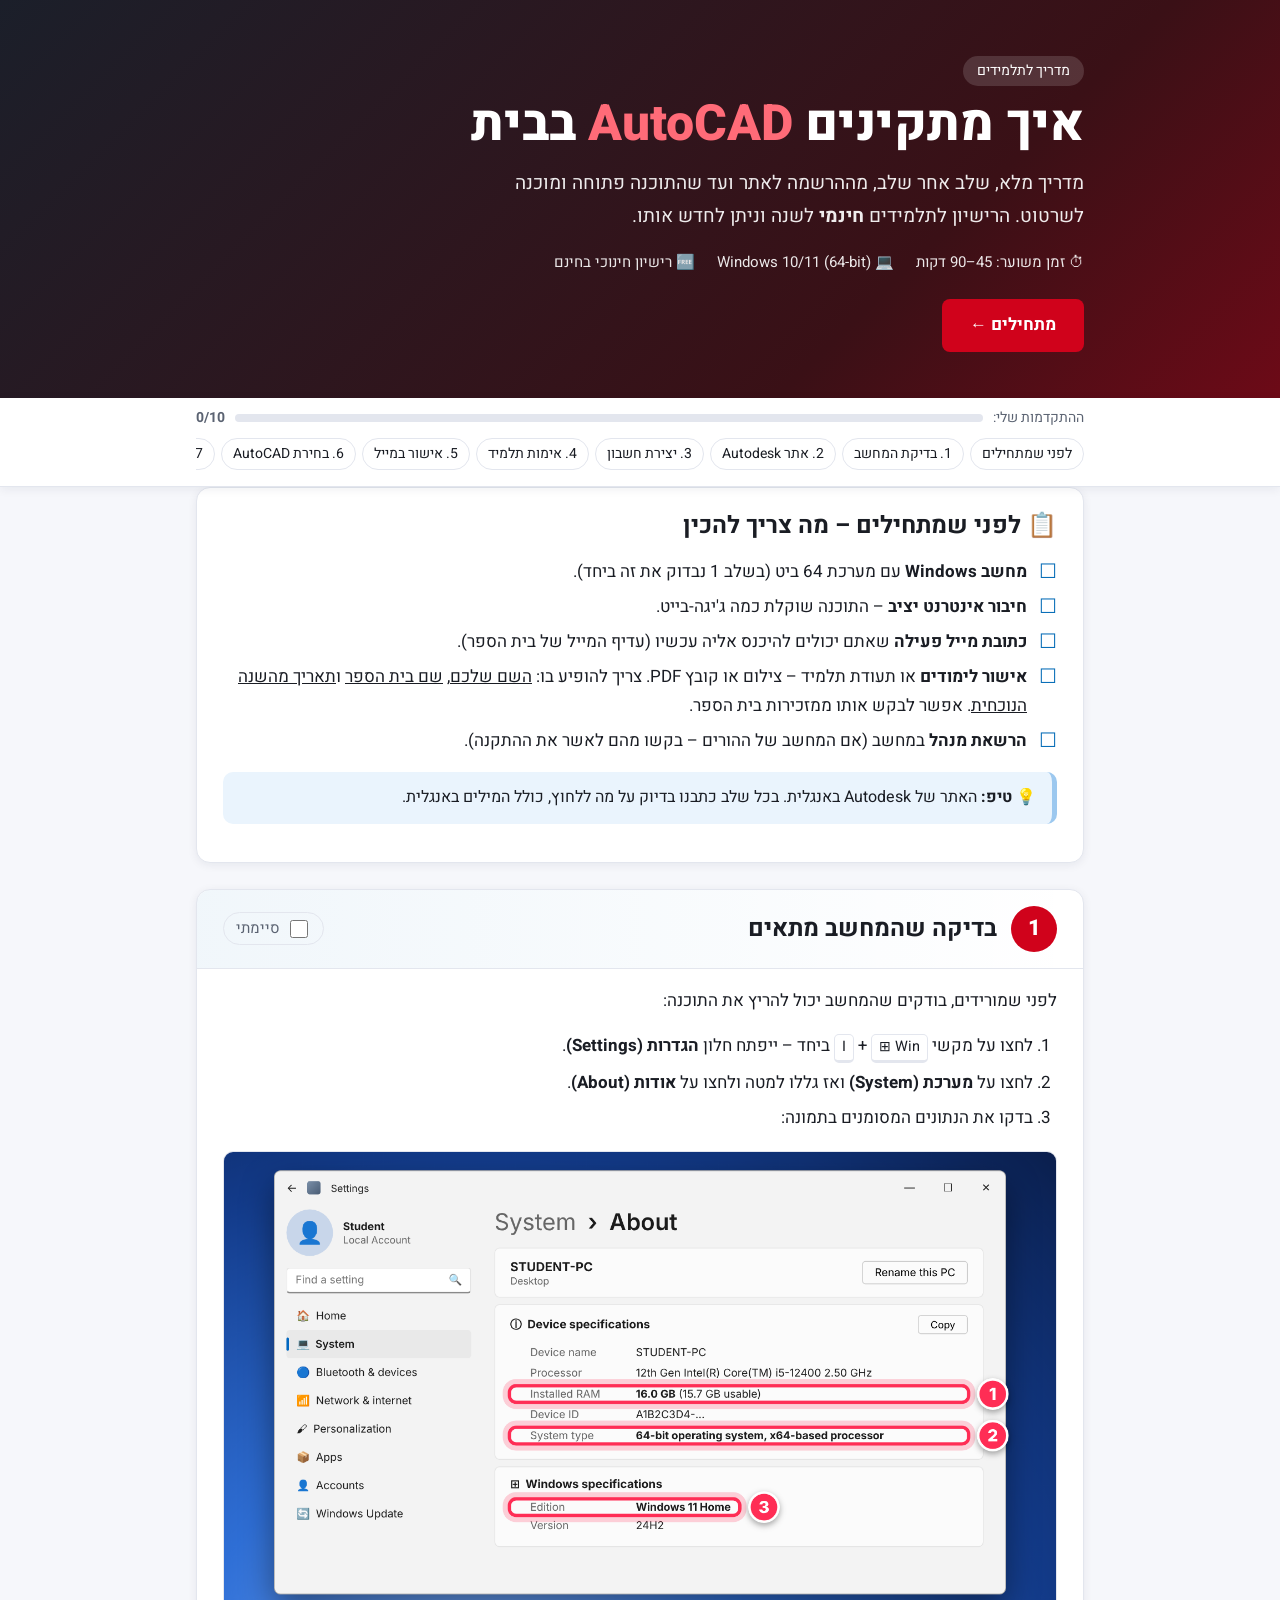
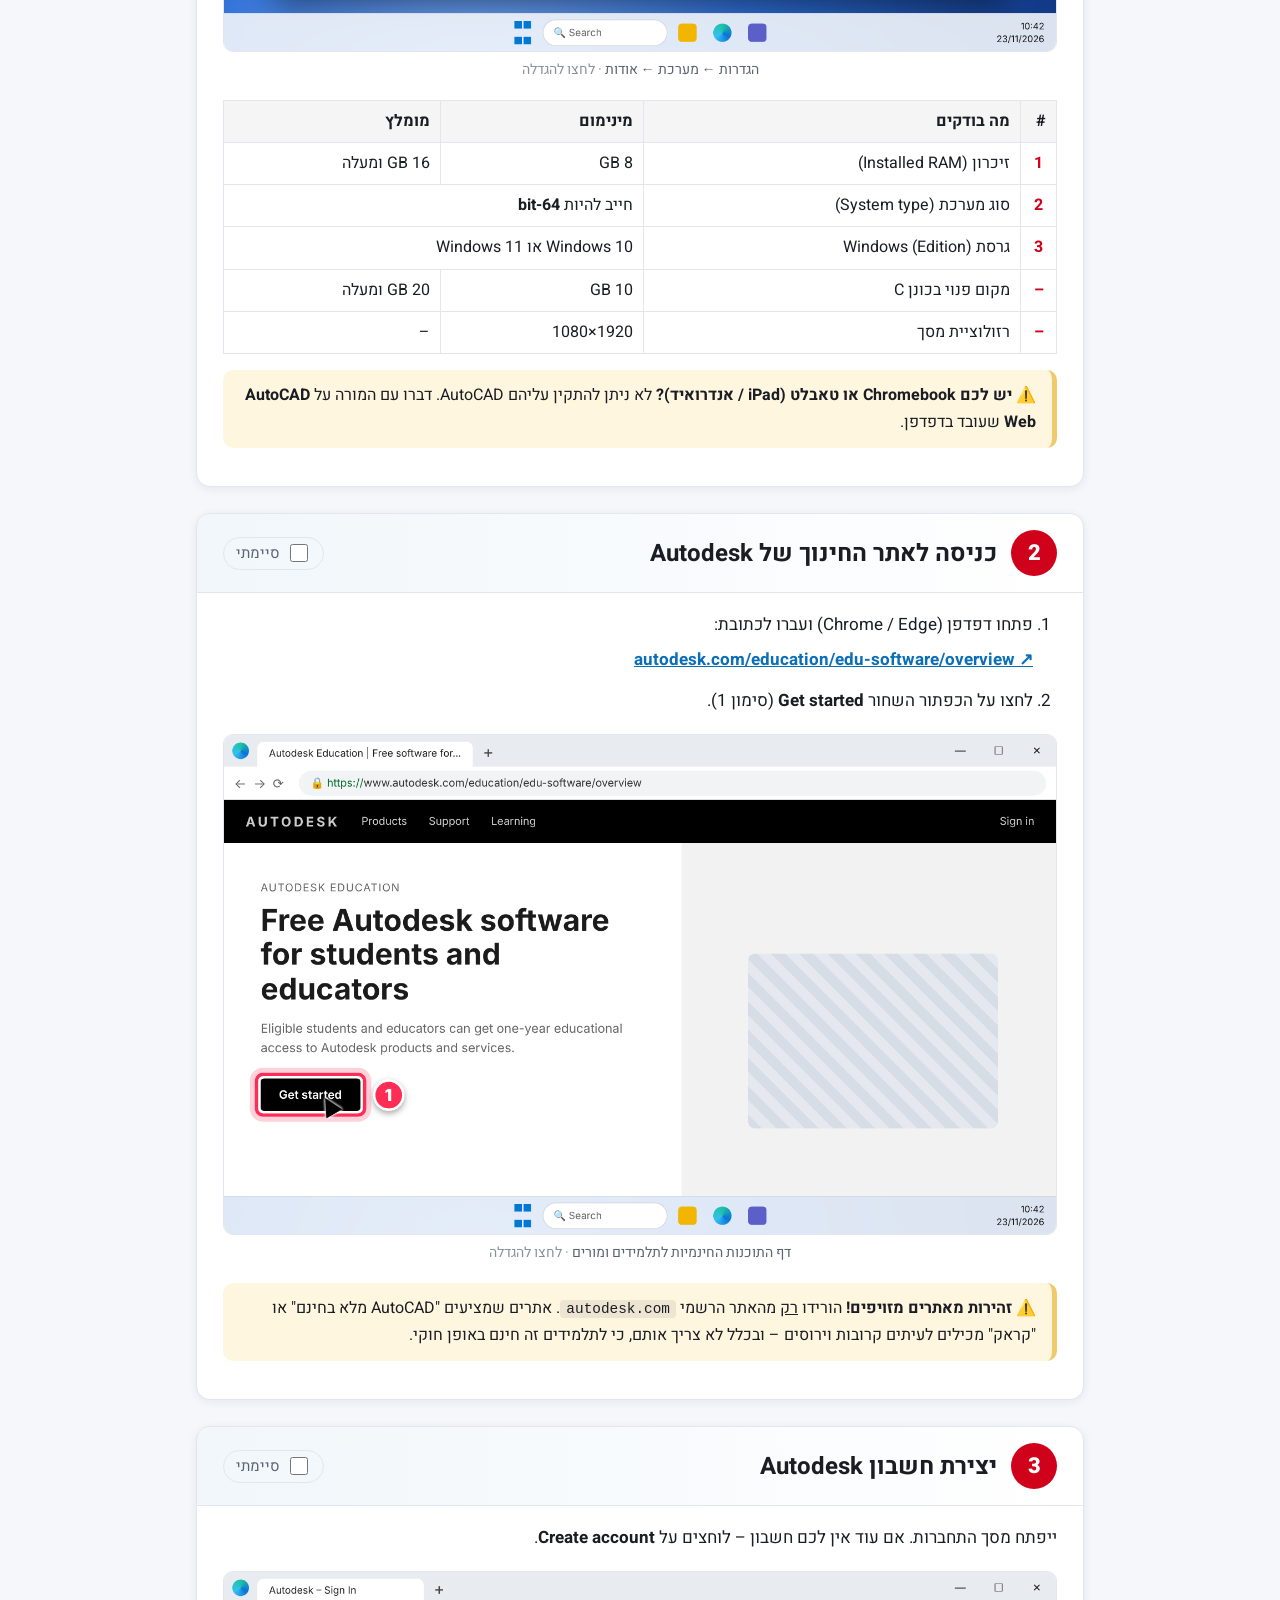
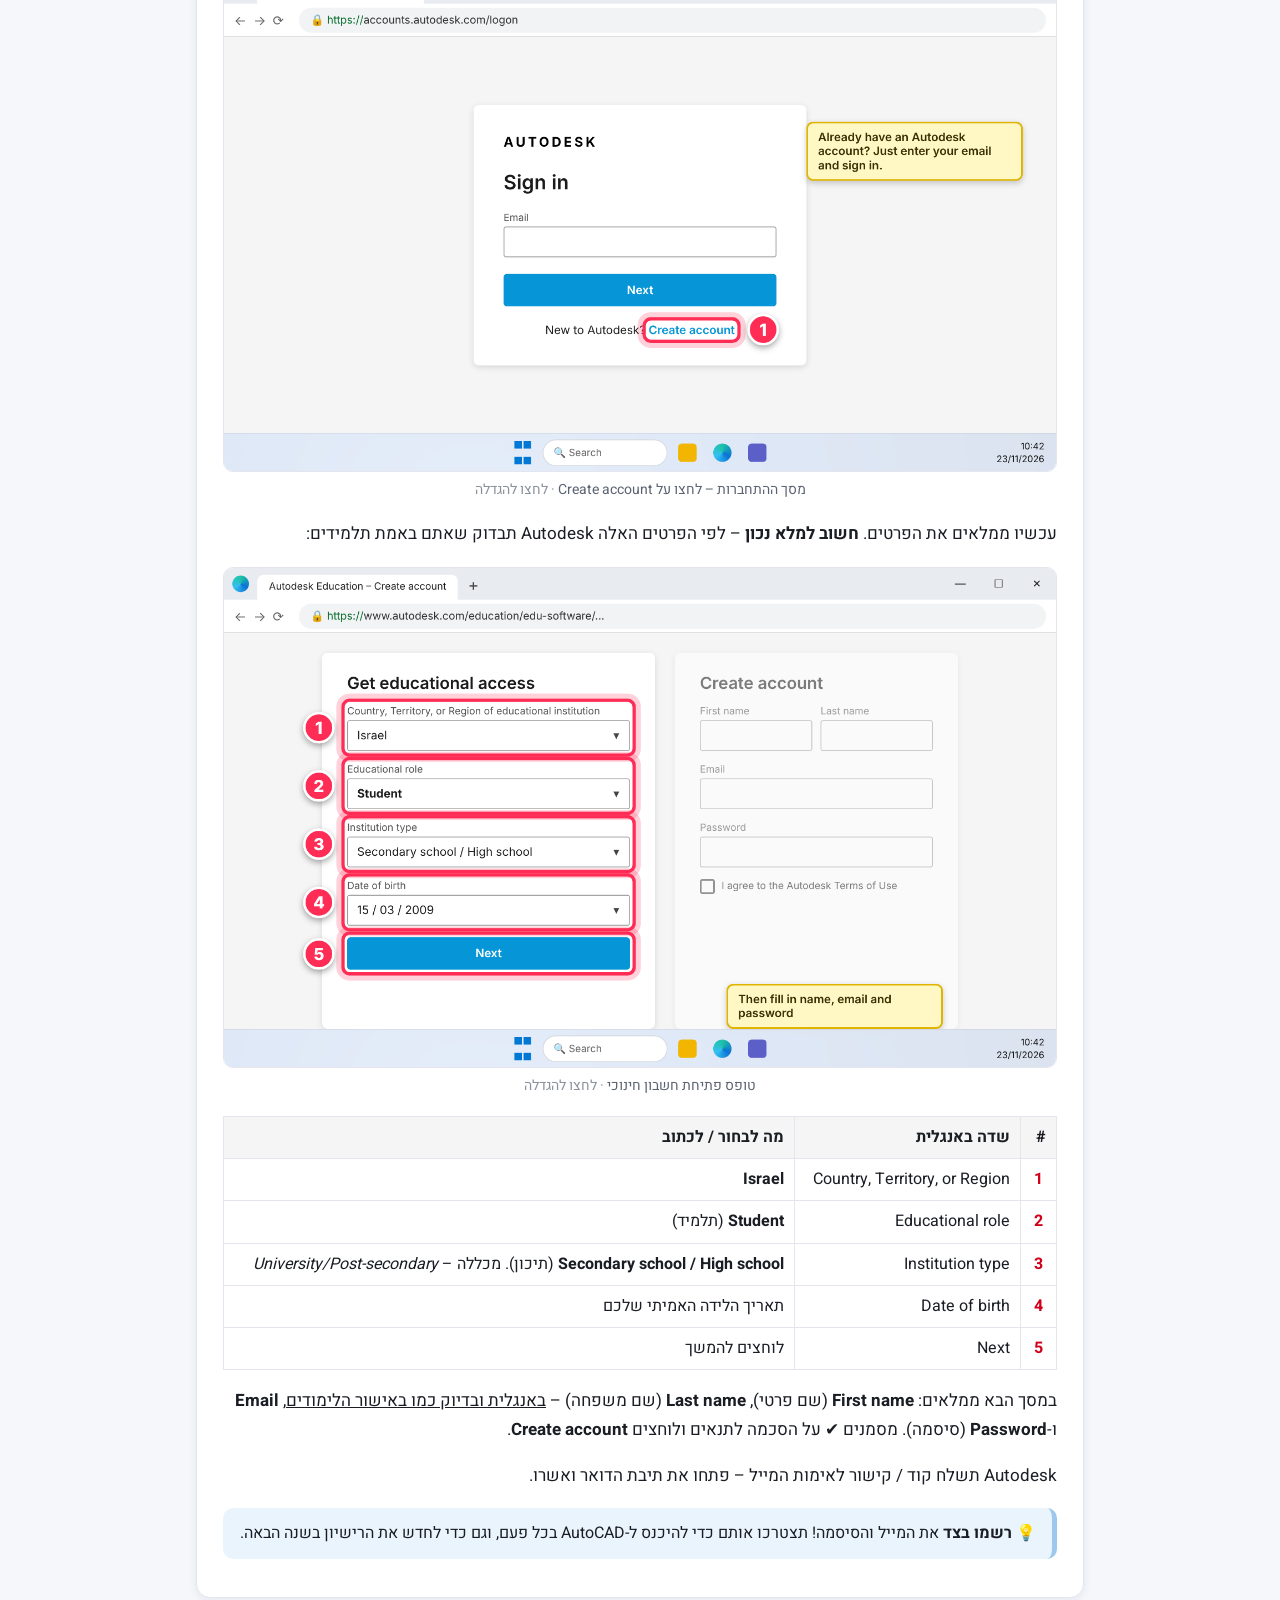
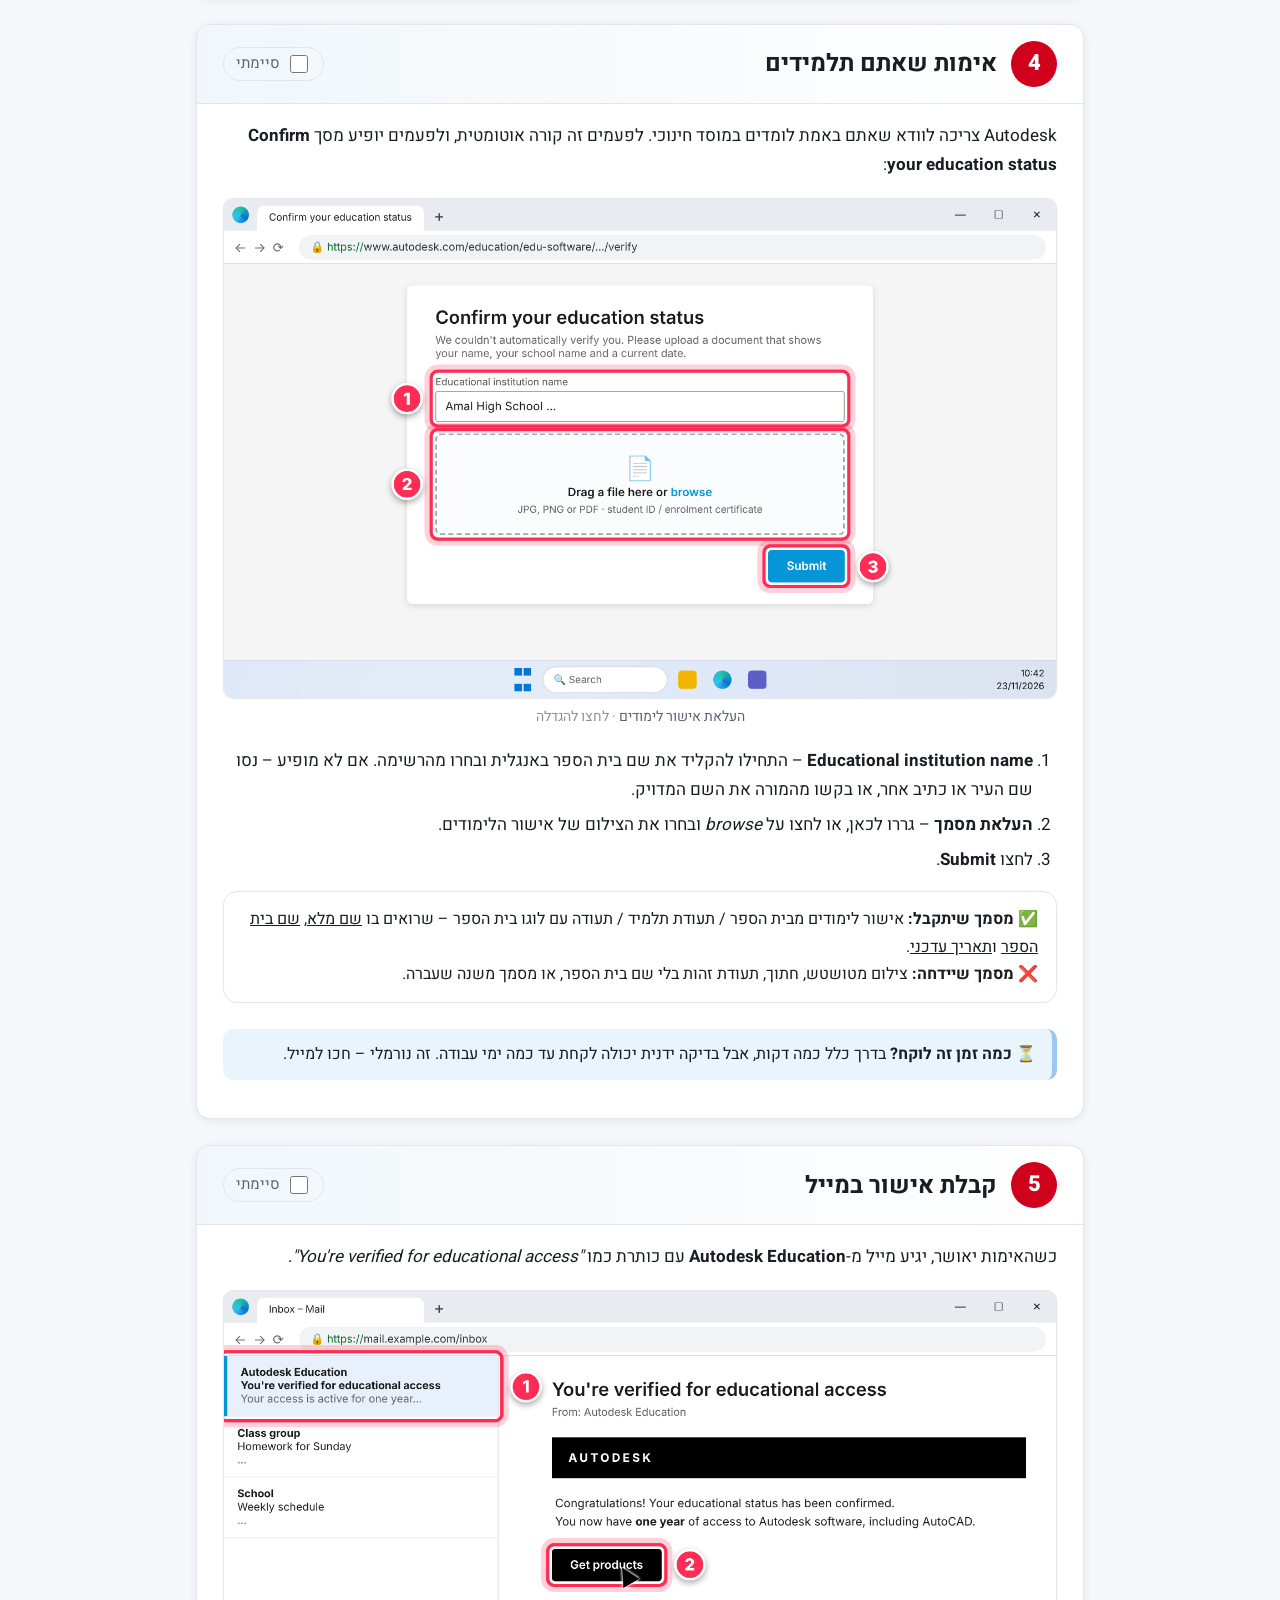
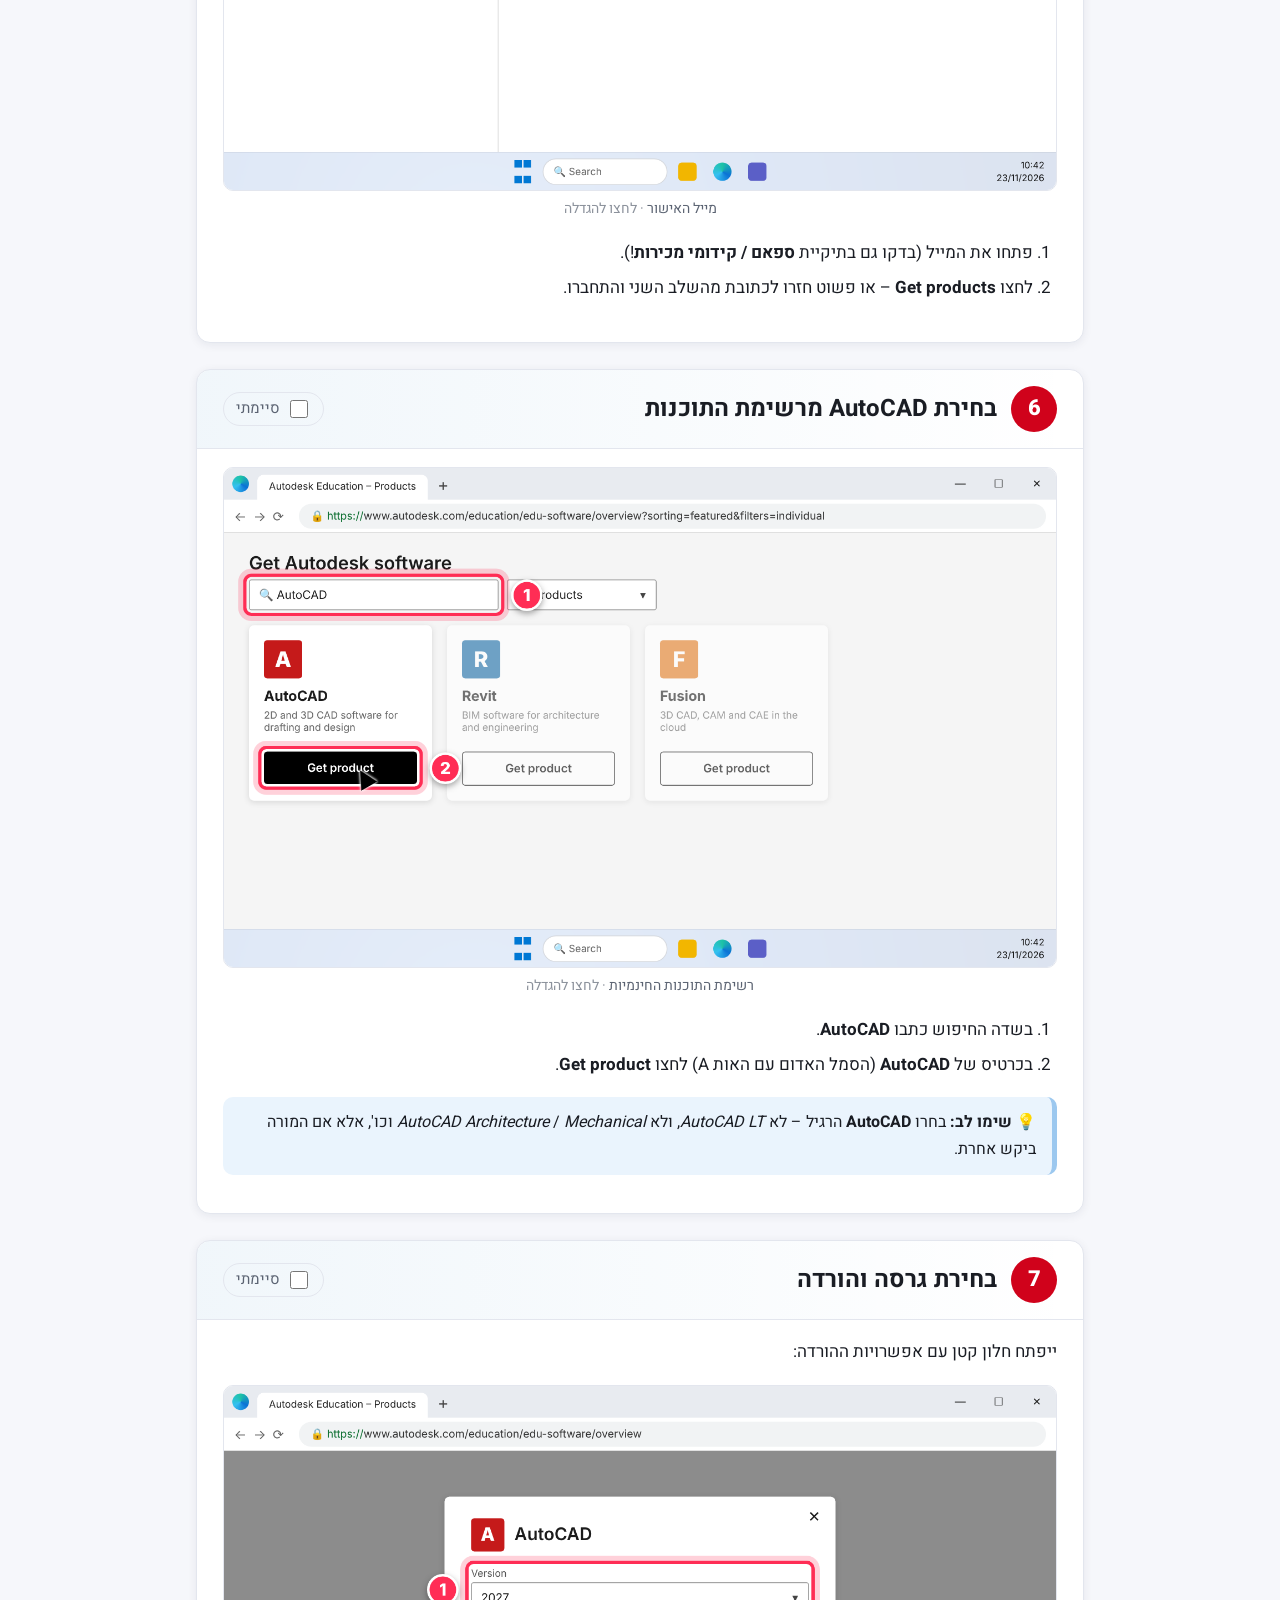
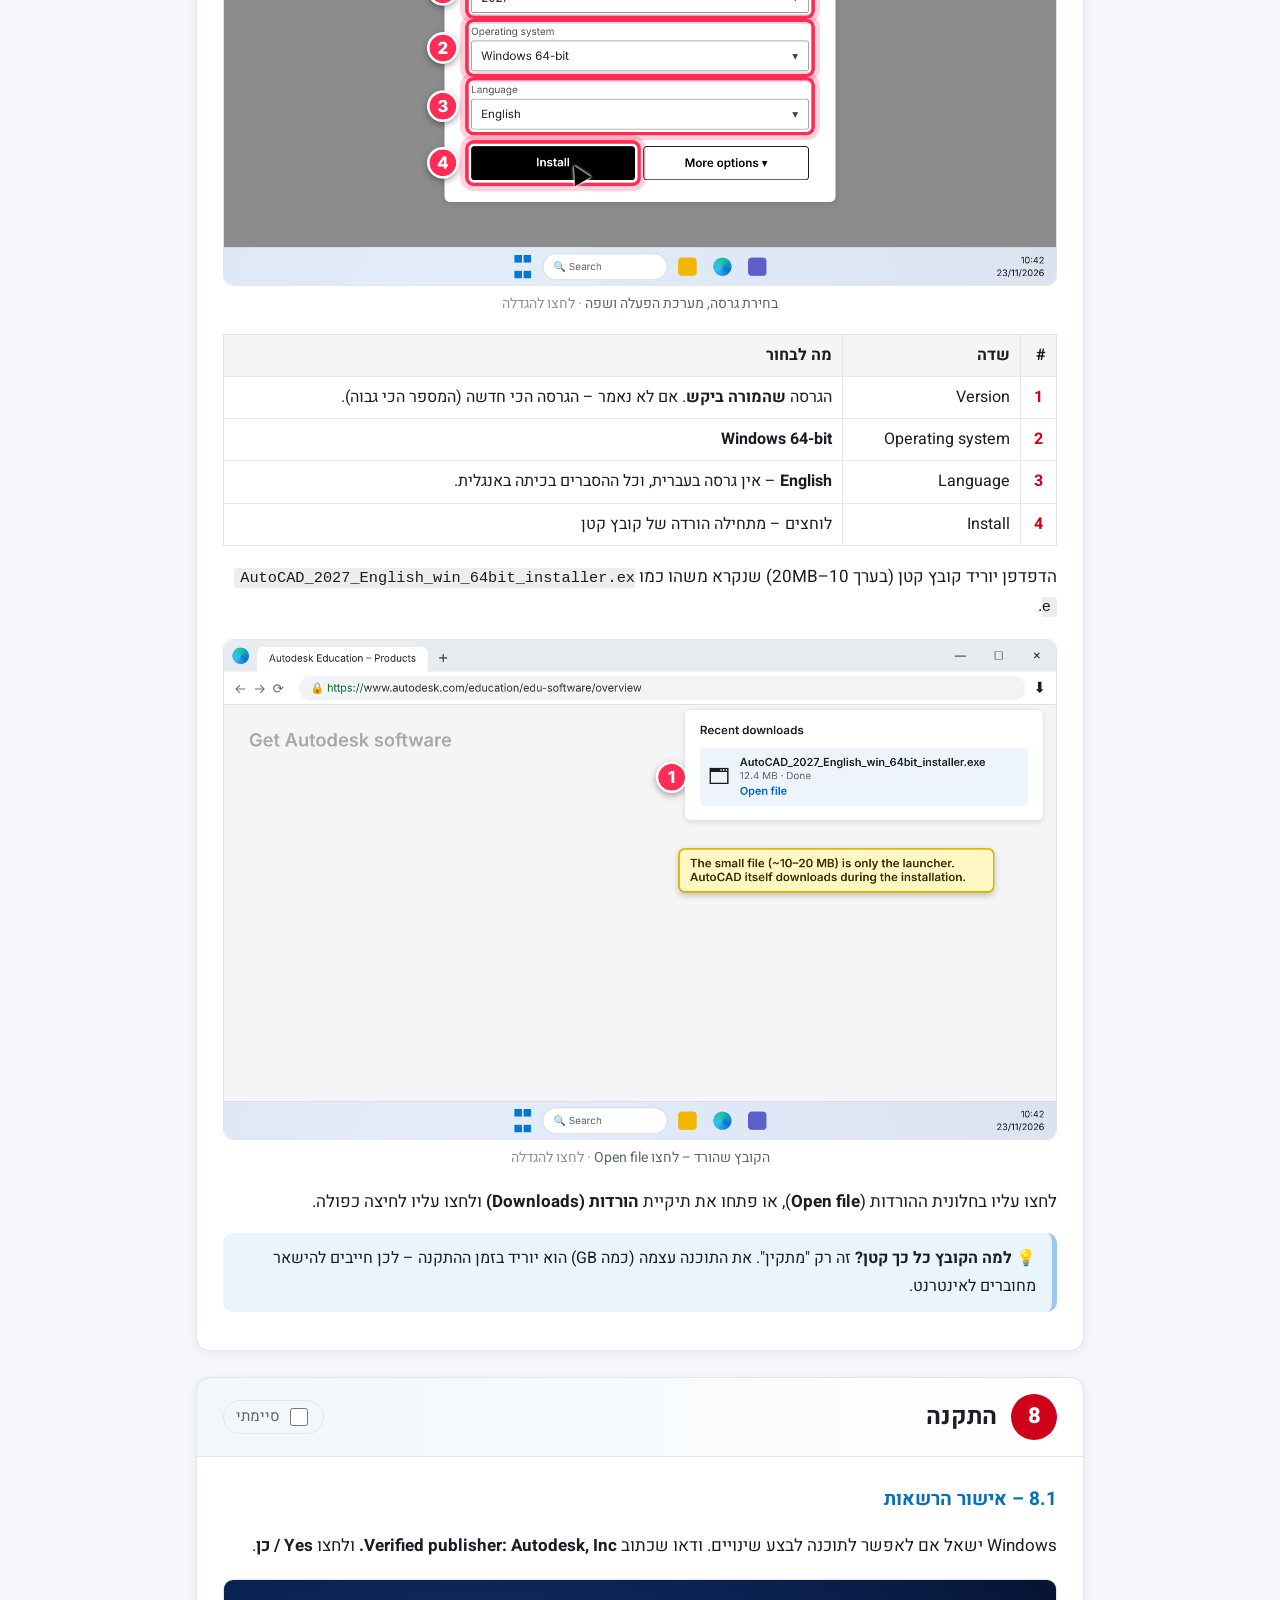
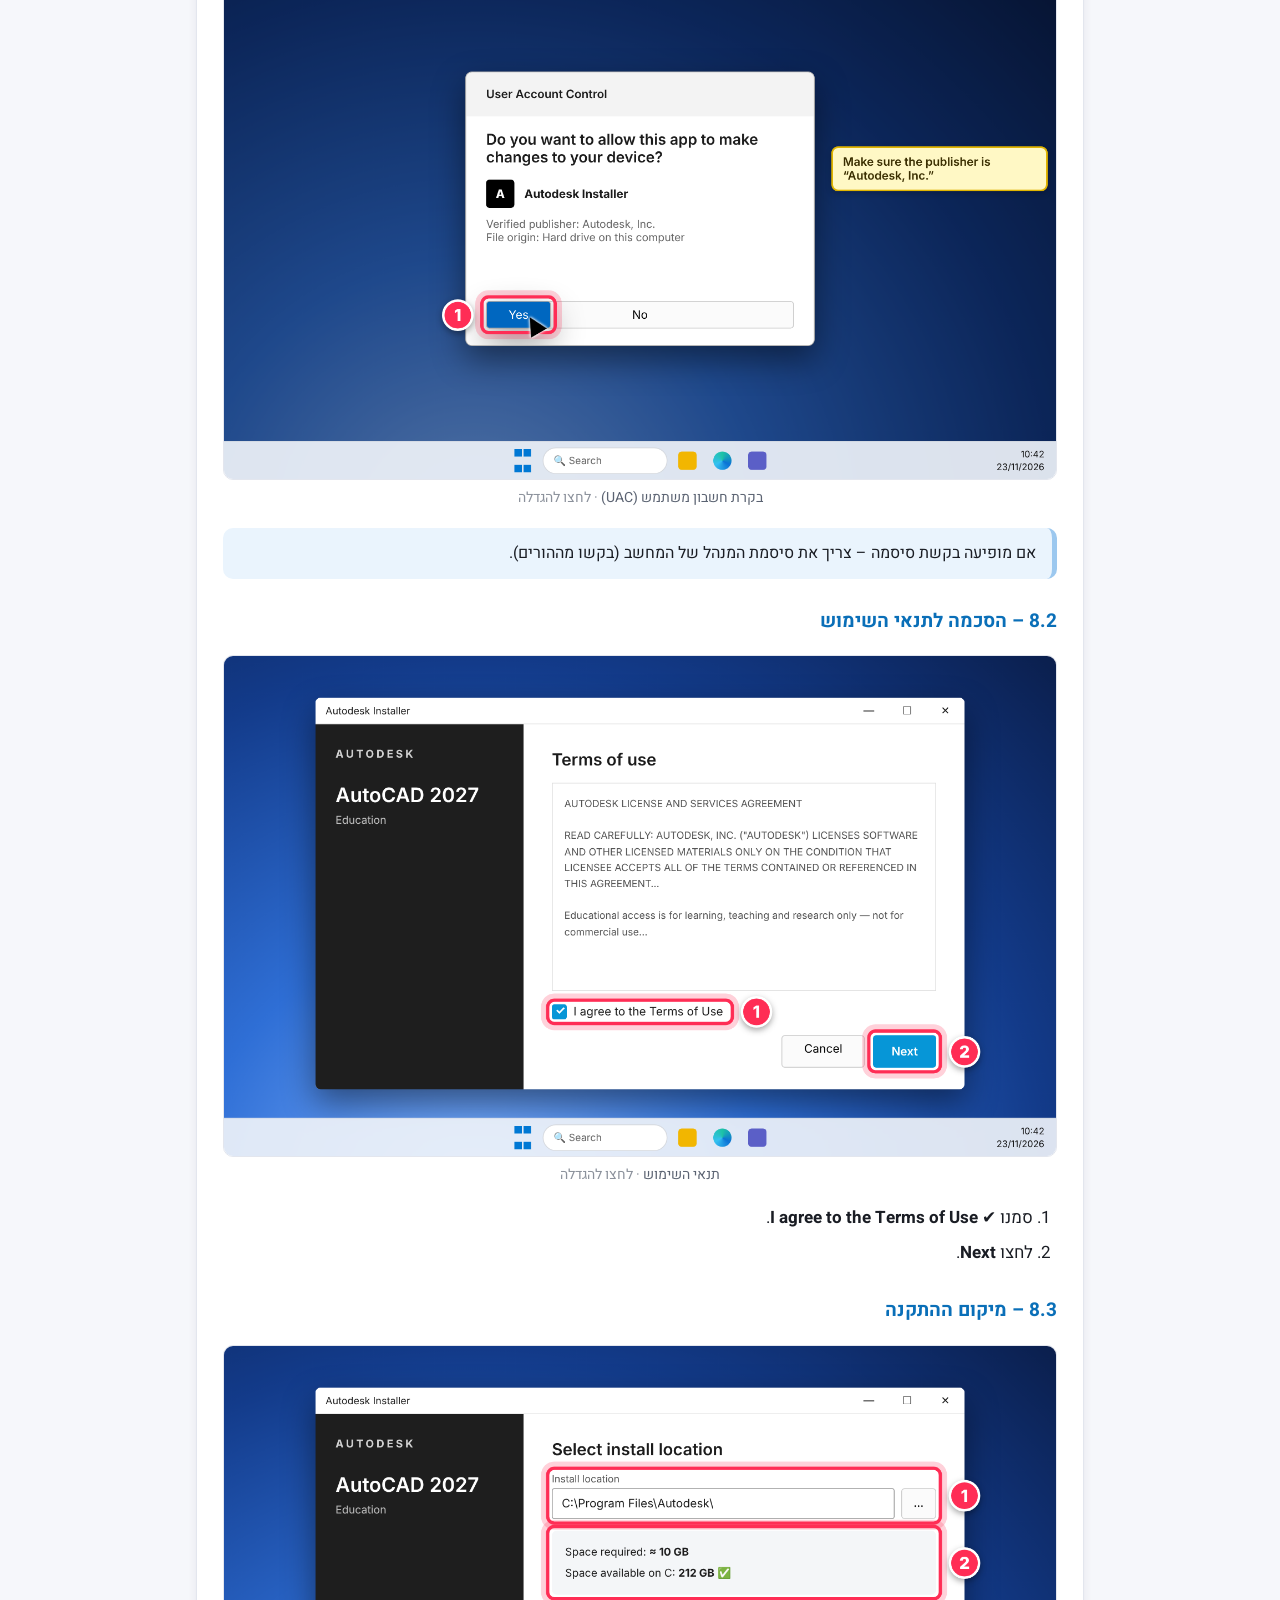
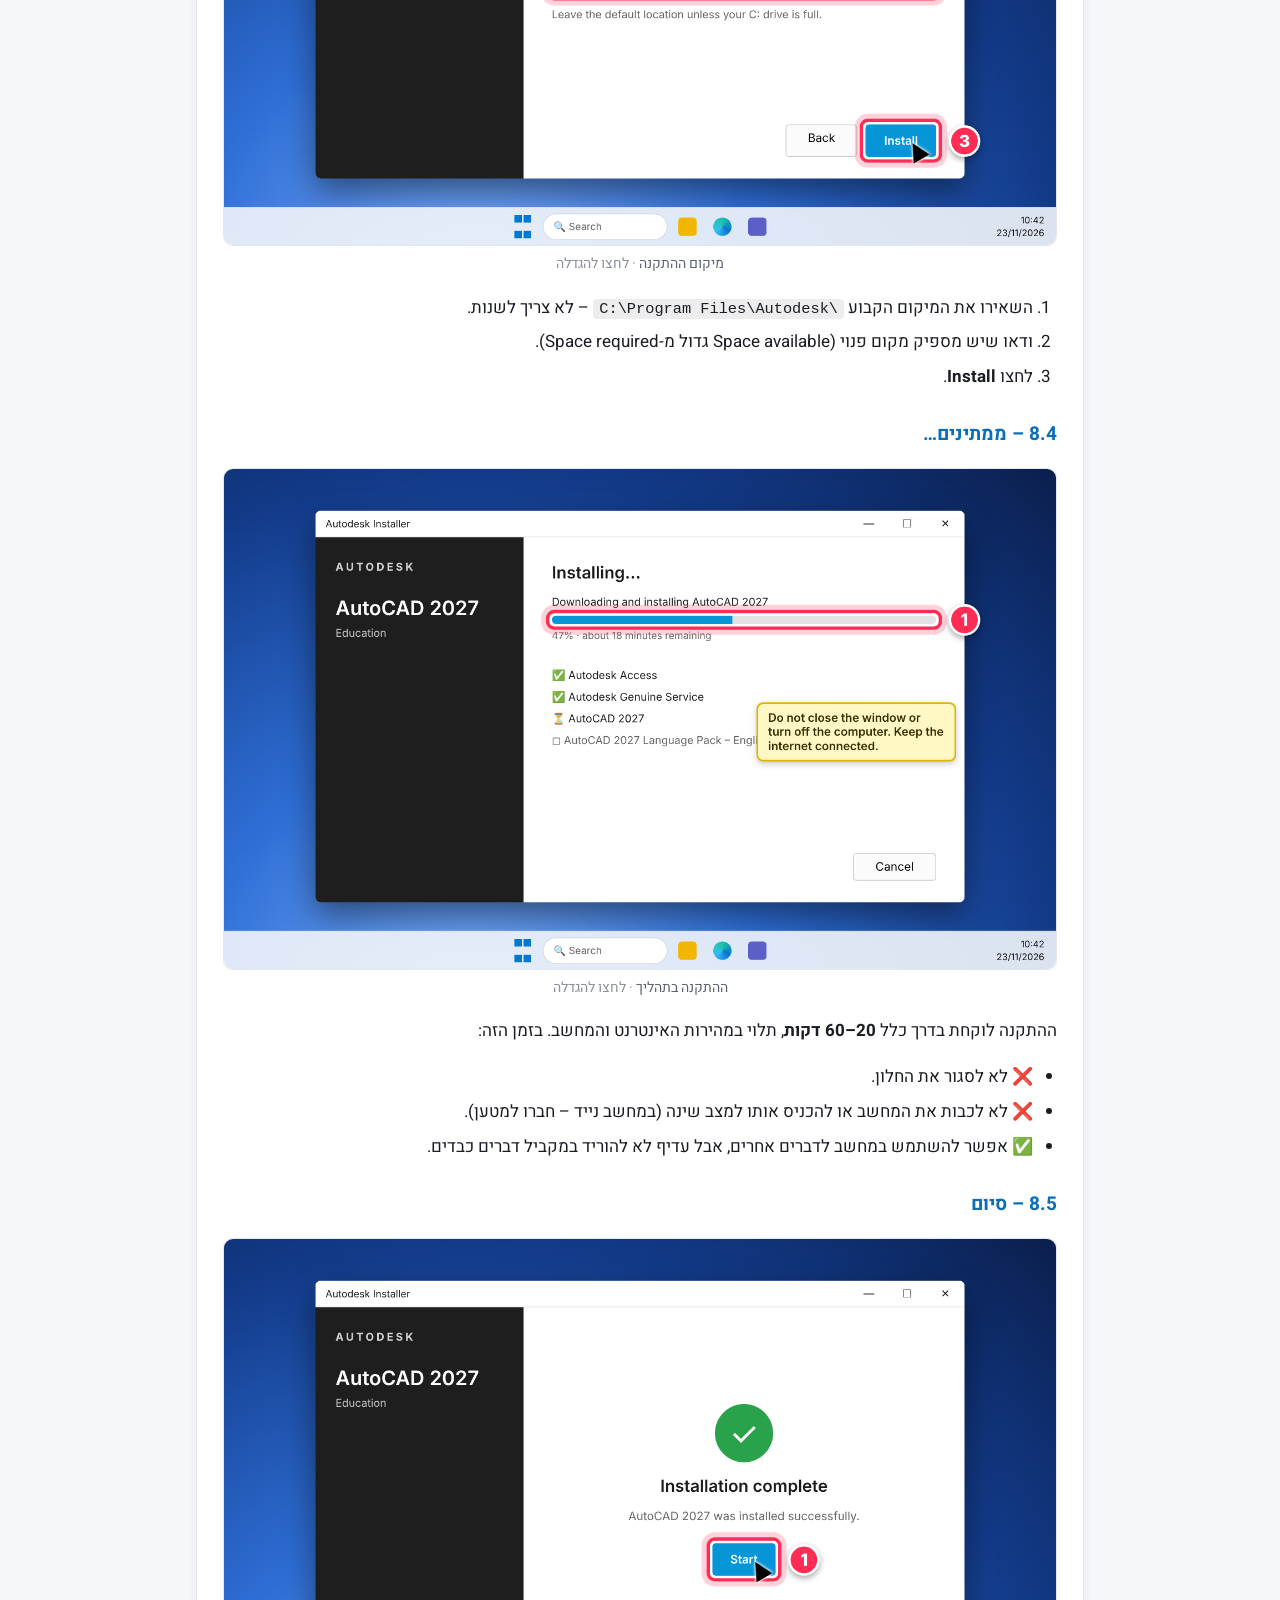
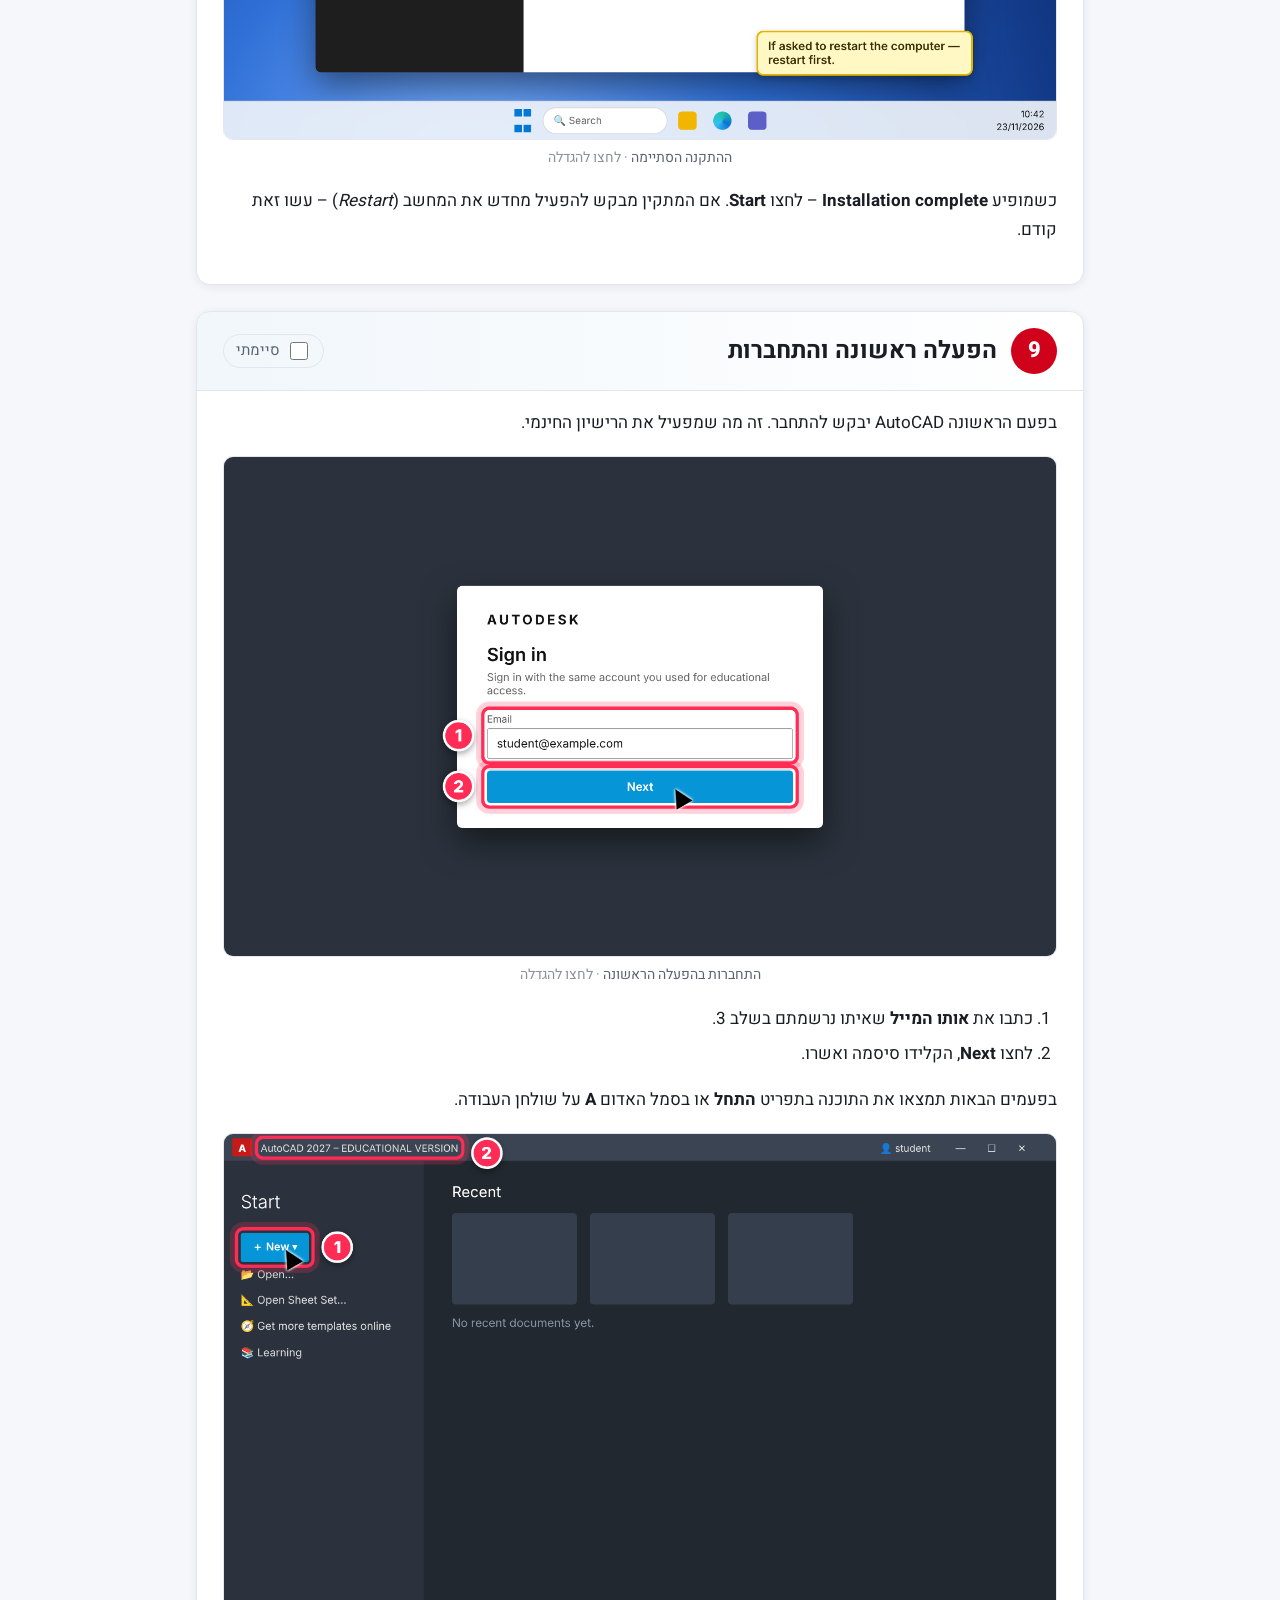
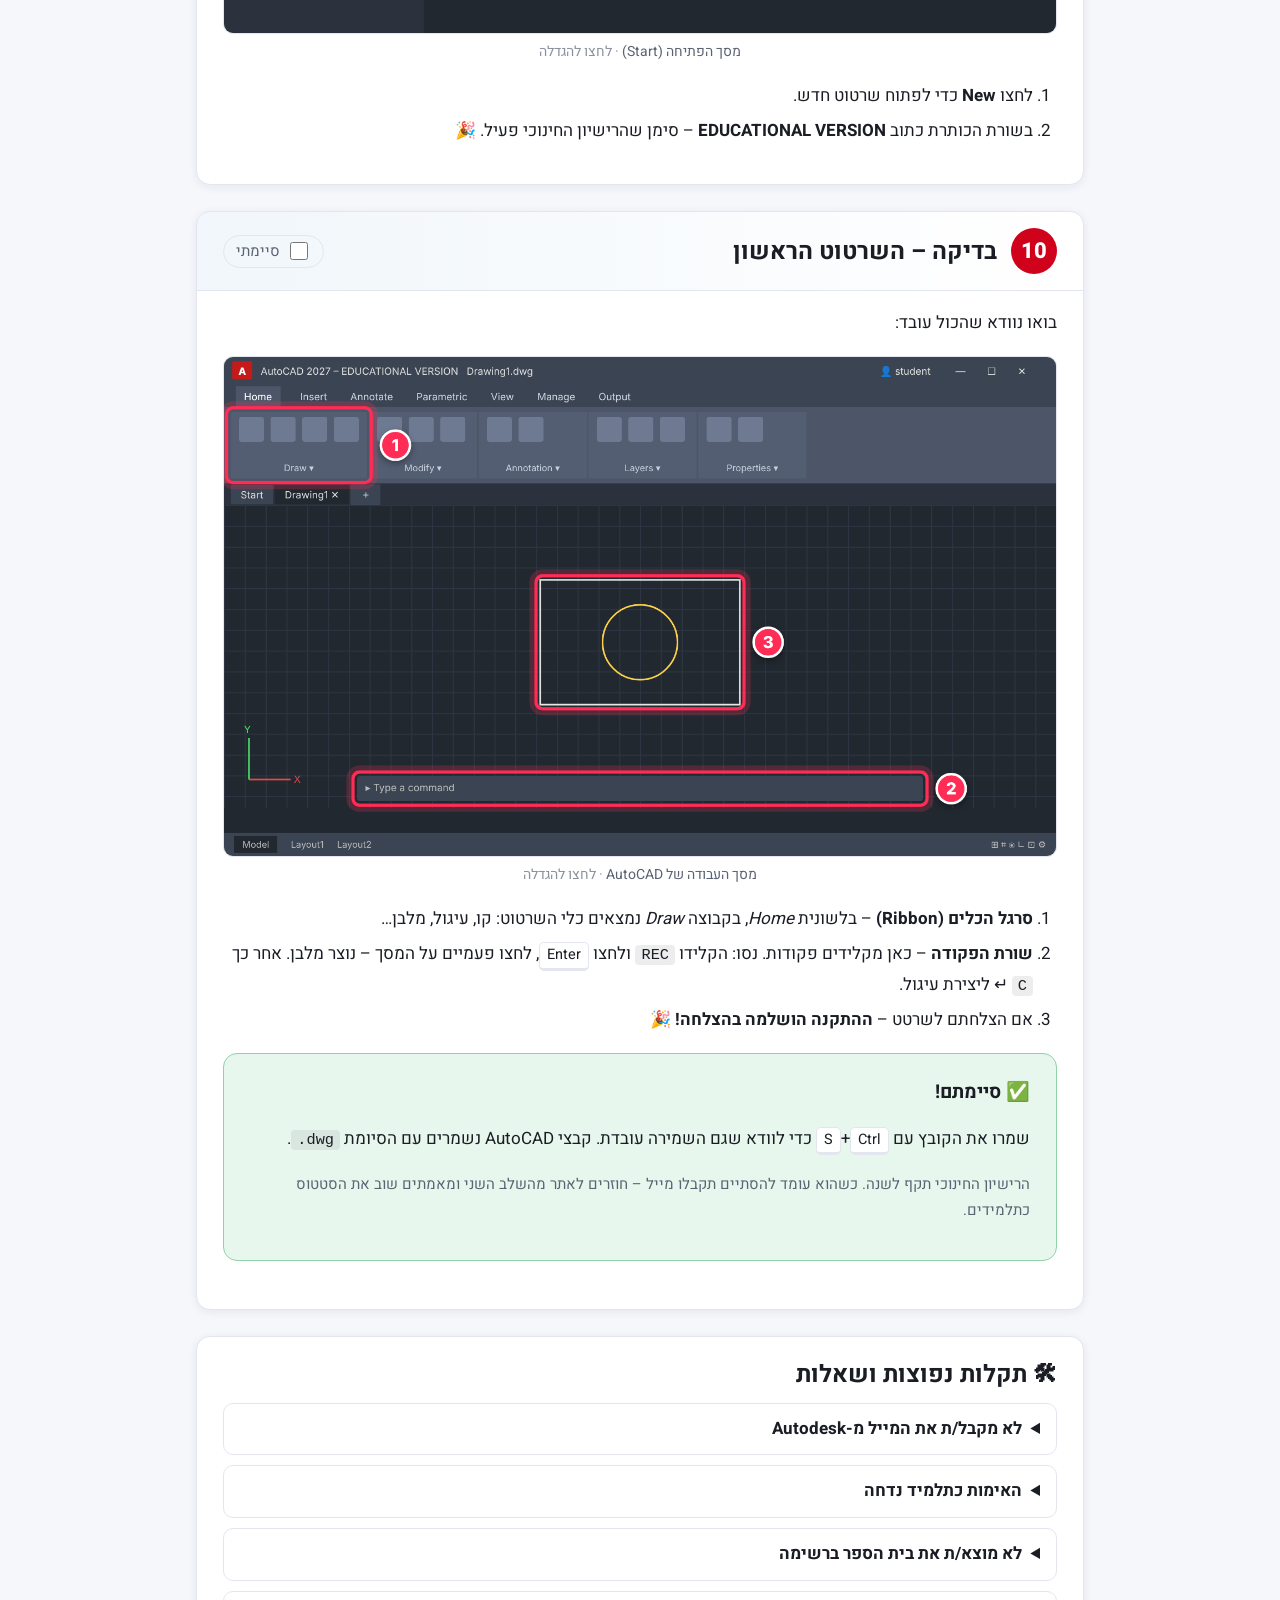
==== commit 871e75d4: "Redraw Windows Settings > About illustration, fix overlapping highlights, cache-bust images Co-Autho" ====
--- a/index.html
+++ b/index.html
@@ -74,7 +74,7 @@
 <li>לחצו על <b>מערכת (System)</b> ואז גללו למטה ולחצו על <b>אודות (About)</b>.</li>
 <li>בדקו את הנתונים המסומנים בתמונה:</li>
 </ol>
-<figure><img alt="חלון הגדרות של Windows – System &gt; About, עם סימון על הזיכרון וסוג המערכת" loading="lazy" src="images/01-system-about.png"/><figcaption>הגדרות ← מערכת ← אודות</figcaption></figure>
+<figure><img alt="חלון הגדרות של Windows – System &gt; About, עם סימון על הזיכרון וסוג המערכת" loading="lazy" src="images/01-system-about.png?v=3"/><figcaption>הגדרות ← מערכת ← אודות</figcaption></figure>
 <table class="req">
 <tr><th>#</th><th>מה בודקים</th><th>מינימום</th><th>מומלץ</th></tr>
 <tr><td>1</td><td>זיכרון (Installed RAM)</td><td>8 GB</td><td>16 GB ומעלה</td></tr>
@@ -94,16 +94,16 @@
 <a class="link-big" href="https://www.autodesk.com/education/edu-software/overview" rel="noopener" target="_blank">autodesk.com/education/edu-software/overview ↗</a></li>
 <li>לחצו על הכפתור השחור <b>Get started</b> (סימון 1).</li>
 </ol>
-<figure><img alt="דף Autodesk Education עם הכפתור Get started מסומן" loading="lazy" src="images/02-education-page.png"/><figcaption>דף התוכנות החינמיות לתלמידים ומורים</figcaption></figure>
+<figure><img alt="דף Autodesk Education עם הכפתור Get started מסומן" loading="lazy" src="images/02-education-page.png?v=3"/><figcaption>דף התוכנות החינמיות לתלמידים ומורים</figcaption></figure>
 <div class="warn"><b>⚠️ זהירות מאתרים מזויפים!</b> הורידו <u>רק</u> מהאתר הרשמי <code>autodesk.com</code>. אתרים שמציעים "AutoCAD מלא בחינם" או "קראק" מכילים לעיתים קרובות וירוסים – ובכלל לא צריך אותם, כי לתלמידים זה חינם באופן חוקי.</div>
 </section>
 <!-- STEP 3 -->
 <section class="step" data-step="3" id="s3">
 <header><span class="n">3</span><h2>יצירת חשבון Autodesk</h2><label class="done"><input type="checkbox"/> סיימתי</label></header>
 <p>ייפתח מסך התחברות. אם עוד אין לכם חשבון – לוחצים על <b>Create account</b>.</p>
-<figure><img alt="מסך Sign in של Autodesk עם הקישור Create account מסומן" loading="lazy" src="images/03-sign-in.png"/><figcaption>מסך ההתחברות – לחצו על Create account</figcaption></figure>
+<figure><img alt="מסך Sign in של Autodesk עם הקישור Create account מסומן" loading="lazy" src="images/03-sign-in.png?v=3"/><figcaption>מסך ההתחברות – לחצו על Create account</figcaption></figure>
 <p>עכשיו ממלאים את הפרטים. <b>חשוב למלא נכון</b> – לפי הפרטים האלה Autodesk תבדוק שאתם באמת תלמידים:</p>
-<figure><img alt="טופס Get educational access עם השדות מסומנים 1 עד 5" loading="lazy" src="images/04-create-account.png"/><figcaption>טופס פתיחת חשבון חינוכי</figcaption></figure>
+<figure><img alt="טופס Get educational access עם השדות מסומנים 1 עד 5" loading="lazy" src="images/04-create-account.png?v=3"/><figcaption>טופס פתיחת חשבון חינוכי</figcaption></figure>
 <table class="req fields">
 <tr><th>#</th><th>שדה באנגלית</th><th>מה לבחור / לכתוב</th></tr>
 <tr><td>1</td><td>Country, Territory, or Region</td><td><b>Israel</b></td></tr>
@@ -120,7 +120,7 @@
 <section class="step" data-step="4" id="s4">
 <header><span class="n">4</span><h2>אימות שאתם תלמידים</h2><label class="done"><input type="checkbox"/> סיימתי</label></header>
 <p>Autodesk צריכה לוודא שאתם באמת לומדים במוסד חינוכי. לפעמים זה קורה אוטומטית, ולפעמים יופיע מסך <b>Confirm your education status</b>:</p>
-<figure><img alt="מסך Confirm your education status עם שם בית הספר, העלאת מסמך וכפתור Submit מסומנים" loading="lazy" src="images/05-verify.png"/><figcaption>העלאת אישור לימודים</figcaption></figure>
+<figure><img alt="מסך Confirm your education status עם שם בית הספר, העלאת מסמך וכפתור Submit מסומנים" loading="lazy" src="images/05-verify.png?v=3"/><figcaption>העלאת אישור לימודים</figcaption></figure>
 <ol>
 <li><b>Educational institution name</b> – התחילו להקליד את שם בית הספר באנגלית ובחרו מהרשימה. אם לא מופיע – נסו שם העיר או כתיב אחר, או בקשו מהמורה את השם המדויק.</li>
 <li><b>העלאת מסמך</b> – גררו לכאן, או לחצו על <i>browse</i> ובחרו את הצילום של אישור הלימודים.</li>
@@ -136,7 +136,7 @@
 <section class="step" data-step="5" id="s5">
 <header><span class="n">5</span><h2>קבלת אישור במייל</h2><label class="done"><input type="checkbox"/> סיימתי</label></header>
 <p>כשהאימות יאושר, יגיע מייל מ-<b>Autodesk Education</b> עם כותרת כמו <i>"You're verified for educational access"</i>.</p>
-<figure><img alt="מייל אישור מ-Autodesk Education עם כפתור Get products מסומן" loading="lazy" src="images/06-approved-mail.png"/><figcaption>מייל האישור</figcaption></figure>
+<figure><img alt="מייל אישור מ-Autodesk Education עם כפתור Get products מסומן" loading="lazy" src="images/06-approved-mail.png?v=3"/><figcaption>מייל האישור</figcaption></figure>
 <ol>
 <li>פתחו את המייל (בדקו גם בתיקיית <b>ספאם / קידומי מכירות</b>!).</li>
 <li>לחצו <b>Get products</b> – או פשוט חזרו לכתובת מהשלב השני והתחברו.</li>
@@ -145,7 +145,7 @@
 <!-- STEP 6 -->
 <section class="step" data-step="6" id="s6">
 <header><span class="n">6</span><h2>בחירת AutoCAD מרשימת התוכנות</h2><label class="done"><input type="checkbox"/> סיימתי</label></header>
-<figure><img alt="רשימת תוכנות Autodesk עם שדה חיפוש וכפתור Get product של AutoCAD מסומנים" loading="lazy" src="images/07-products.png"/><figcaption>רשימת התוכנות החינמיות</figcaption></figure>
+<figure><img alt="רשימת תוכנות Autodesk עם שדה חיפוש וכפתור Get product של AutoCAD מסומנים" loading="lazy" src="images/07-products.png?v=3"/><figcaption>רשימת התוכנות החינמיות</figcaption></figure>
 <ol>
 <li>בשדה החיפוש כתבו <b>AutoCAD</b>.</li>
 <li>בכרטיס של <b>AutoCAD</b> (הסמל האדום עם האות A) לחצו <b>Get product</b>.</li>
@@ -157,7 +157,7 @@
 <header><span class="n">7</span><h2>בחירת גרסה והורדה</h2><label class="done"><input type="checkbox"/> סיימתי</label></header>
 
 <p>ייפתח חלון קטן עם אפשרויות ההורדה:</p>
-<figure><img alt="חלון בחירת גרסה, מערכת הפעלה ושפה, עם כפתור Install מסומן" loading="lazy" src="images/08-download-options.png"/><figcaption>בחירת גרסה, מערכת הפעלה ושפה</figcaption></figure>
+<figure><img alt="חלון בחירת גרסה, מערכת הפעלה ושפה, עם כפתור Install מסומן" loading="lazy" src="images/08-download-options.png?v=3"/><figcaption>בחירת גרסה, מערכת הפעלה ושפה</figcaption></figure>
 <table class="req fields">
 <tr><th>#</th><th>שדה</th><th>מה לבחור</th></tr>
 <tr><td>1</td><td>Version</td><td>הגרסה <b>שהמורה ביקש</b>. אם לא נאמר – הגרסה הכי חדשה (המספר הכי גבוה).</td></tr>
@@ -166,7 +166,7 @@
 <tr><td>4</td><td>Install</td><td>לוחצים – מתחילה הורדה של קובץ קטן</td></tr>
 </table>
 <p>הדפדפן יוריד קובץ קטן (בערך 10–20MB) שנקרא משהו כמו <code>AutoCAD_2027_English_win_64bit_installer.exe</code>.</p>
-<figure><img alt="חלונית ההורדות של הדפדפן עם קובץ ההתקנה וקישור Open file" loading="lazy" src="images/09-downloaded.png"/><figcaption>הקובץ שהורד – לחצו Open file</figcaption></figure>
+<figure><img alt="חלונית ההורדות של הדפדפן עם קובץ ההתקנה וקישור Open file" loading="lazy" src="images/09-downloaded.png?v=3"/><figcaption>הקובץ שהורד – לחצו Open file</figcaption></figure>
 <p>לחצו עליו בחלונית ההורדות (<b>Open file</b>), או פתחו את תיקיית <b>הורדות (Downloads)</b> ולחצו עליו לחיצה כפולה.</p>
 <div class="tip"><b>💡 למה הקובץ כל כך קטן?</b> זה רק "מתקין". את התוכנה עצמה (כמה GB) הוא יוריד בזמן ההתקנה – לכן חייבים להישאר מחוברים לאינטרנט.</div>
 
@@ -177,23 +177,23 @@
 
 <h3>8.1 – אישור הרשאות</h3>
 <p>Windows ישאל אם לאפשר לתוכנה לבצע שינויים. ודאו שכתוב <b>Verified publisher: Autodesk, Inc.</b> ולחצו <b>Yes / כן</b>.</p>
-<figure><img alt="חלון בקרת חשבון משתמש של Windows עם הכפתור Yes מסומן" loading="lazy" src="images/10-uac.png"/><figcaption>בקרת חשבון משתמש (UAC)</figcaption></figure>
+<figure><img alt="חלון בקרת חשבון משתמש של Windows עם הכפתור Yes מסומן" loading="lazy" src="images/10-uac.png?v=3"/><figcaption>בקרת חשבון משתמש (UAC)</figcaption></figure>
 <div class="tip">אם מופיעה בקשת סיסמה – צריך את סיסמת המנהל של המחשב (בקשו מההורים).</div>
 <h3>8.2 – הסכמה לתנאי השימוש</h3>
-<figure><img alt="מתקין AutoCAD במסך תנאי השימוש, עם תיבת הסימון וכפתור Next מסומנים" loading="lazy" src="images/11-license.png"/><figcaption>תנאי השימוש</figcaption></figure>
+<figure><img alt="מתקין AutoCAD במסך תנאי השימוש, עם תיבת הסימון וכפתור Next מסומנים" loading="lazy" src="images/11-license.png?v=3"/><figcaption>תנאי השימוש</figcaption></figure>
 <ol>
 <li>סמנו ✔ <b>I agree to the Terms of Use</b>.</li>
 <li>לחצו <b>Next</b>.</li>
 </ol>
 <h3>8.3 – מיקום ההתקנה</h3>
-<figure><img alt="מסך בחירת מיקום התקנה עם הנתיב, נפח פנוי וכפתור Install מסומנים" loading="lazy" src="images/12-location.png"/><figcaption>מיקום ההתקנה</figcaption></figure>
+<figure><img alt="מסך בחירת מיקום התקנה עם הנתיב, נפח פנוי וכפתור Install מסומנים" loading="lazy" src="images/12-location.png?v=3"/><figcaption>מיקום ההתקנה</figcaption></figure>
 <ol>
 <li>השאירו את המיקום הקבוע <code>C:\Program Files\Autodesk\</code> – לא צריך לשנות.</li>
 <li>ודאו שיש מספיק מקום פנוי (Space available גדול מ-Space required).</li>
 <li>לחצו <b>Install</b>.</li>
 </ol>
 <h3>8.4 – ממתינים…</h3>
-<figure><img alt="מתקין AutoCAD באמצע התקנה עם פס התקדמות מסומן" loading="lazy" src="images/13-progress.png"/><figcaption>ההתקנה בתהליך</figcaption></figure>
+<figure><img alt="מתקין AutoCAD באמצע התקנה עם פס התקדמות מסומן" loading="lazy" src="images/13-progress.png?v=3"/><figcaption>ההתקנה בתהליך</figcaption></figure>
 <p>ההתקנה לוקחת בדרך כלל <b>20–60 דקות</b>, תלוי במהירות האינטרנט והמחשב. בזמן הזה:</p>
 <ul>
 <li>❌ לא לסגור את החלון.</li>
@@ -201,7 +201,7 @@
 <li>✅ אפשר להשתמש במחשב לדברים אחרים, אבל עדיף לא להוריד במקביל דברים כבדים.</li>
 </ul>
 <h3>8.5 – סיום</h3>
-<figure><img alt="מסך Installation complete עם כפתור Start מסומן" loading="lazy" src="images/14-complete.png"/><figcaption>ההתקנה הסתיימה</figcaption></figure>
+<figure><img alt="מסך Installation complete עם כפתור Start מסומן" loading="lazy" src="images/14-complete.png?v=3"/><figcaption>ההתקנה הסתיימה</figcaption></figure>
 <p>כשמופיע <b>Installation complete</b> – לחצו <b>Start</b>. אם המתקין מבקש להפעיל מחדש את המחשב (<i>Restart</i>) – עשו זאת קודם.</p>
 
 </section>
@@ -210,14 +210,14 @@
 <header><span class="n">9</span><h2>הפעלה ראשונה והתחברות</h2><label class="done"><input type="checkbox"/> סיימתי</label></header>
 
 <p>בפעם הראשונה AutoCAD יבקש להתחבר. זה מה שמפעיל את הרישיון החינמי.</p>
-<figure><img alt="מסך התחברות בהפעלה הראשונה של AutoCAD עם שדה Email וכפתור Next מסומנים" loading="lazy" src="images/15-launch-signin.png"/><figcaption>התחברות בהפעלה הראשונה</figcaption></figure>
+<figure><img alt="מסך התחברות בהפעלה הראשונה של AutoCAD עם שדה Email וכפתור Next מסומנים" loading="lazy" src="images/15-launch-signin.png?v=3"/><figcaption>התחברות בהפעלה הראשונה</figcaption></figure>
 <ol>
 <li>כתבו את <b>אותו המייל</b> שאיתו נרשמתם בשלב 3.</li>
 <li>לחצו <b>Next</b>, הקלידו סיסמה ואשרו.</li>
 </ol>
 <p>בפעמים הבאות תמצאו את התוכנה בתפריט <b>התחל</b> או בסמל האדום <b>A</b> על שולחן העבודה.</p>
 
-<figure><img alt="מסך הפתיחה של AutoCAD עם הכפתור New ושורת הכותרת EDUCATIONAL VERSION מסומנים" loading="lazy" src="images/16-start.png"/><figcaption>מסך הפתיחה (Start)</figcaption></figure>
+<figure><img alt="מסך הפתיחה של AutoCAD עם הכפתור New ושורת הכותרת EDUCATIONAL VERSION מסומנים" loading="lazy" src="images/16-start.png?v=3"/><figcaption>מסך הפתיחה (Start)</figcaption></figure>
 <ol>
 <li>לחצו <b>New</b> כדי לפתוח שרטוט חדש.</li>
 <li>בשורת הכותרת כתוב <b>EDUCATIONAL VERSION</b> – סימן שהרישיון החינוכי פעיל. 🎉</li>
@@ -229,7 +229,7 @@
 <header><span class="n">10</span><h2>בדיקה – השרטוט הראשון</h2><label class="done"><input type="checkbox"/> סיימתי</label></header>
 <p>בואו נוודא שהכול עובד:</p>
 
-<figure><img alt="מסך העבודה של AutoCAD: סרגל Draw, שורת הפקודה ומלבן ועיגול משורטטים מסומנים" loading="lazy" src="images/17-drawing.png"/><figcaption>מסך העבודה של AutoCAD</figcaption></figure>
+<figure><img alt="מסך העבודה של AutoCAD: סרגל Draw, שורת הפקודה ומלבן ועיגול משורטטים מסומנים" loading="lazy" src="images/17-drawing.png?v=3"/><figcaption>מסך העבודה של AutoCAD</figcaption></figure>
 <ol>
 <li><b>סרגל הכלים (Ribbon)</b> – בלשונית <i>Home</i>, בקבוצה <i>Draw</i> נמצאים כלי השרטוט: קו, עיגול, מלבן…</li>
 <li><b>שורת הפקודה</b> – כאן מקלידים פקודות. נסו: הקלידו <code>REC</code> ולחצו <kbd>Enter</kbd>, לחצו פעמיים על המסך – נוצר מלבן. אחר כך <code>C</code> ↵ ליצירת עיגול.</li>
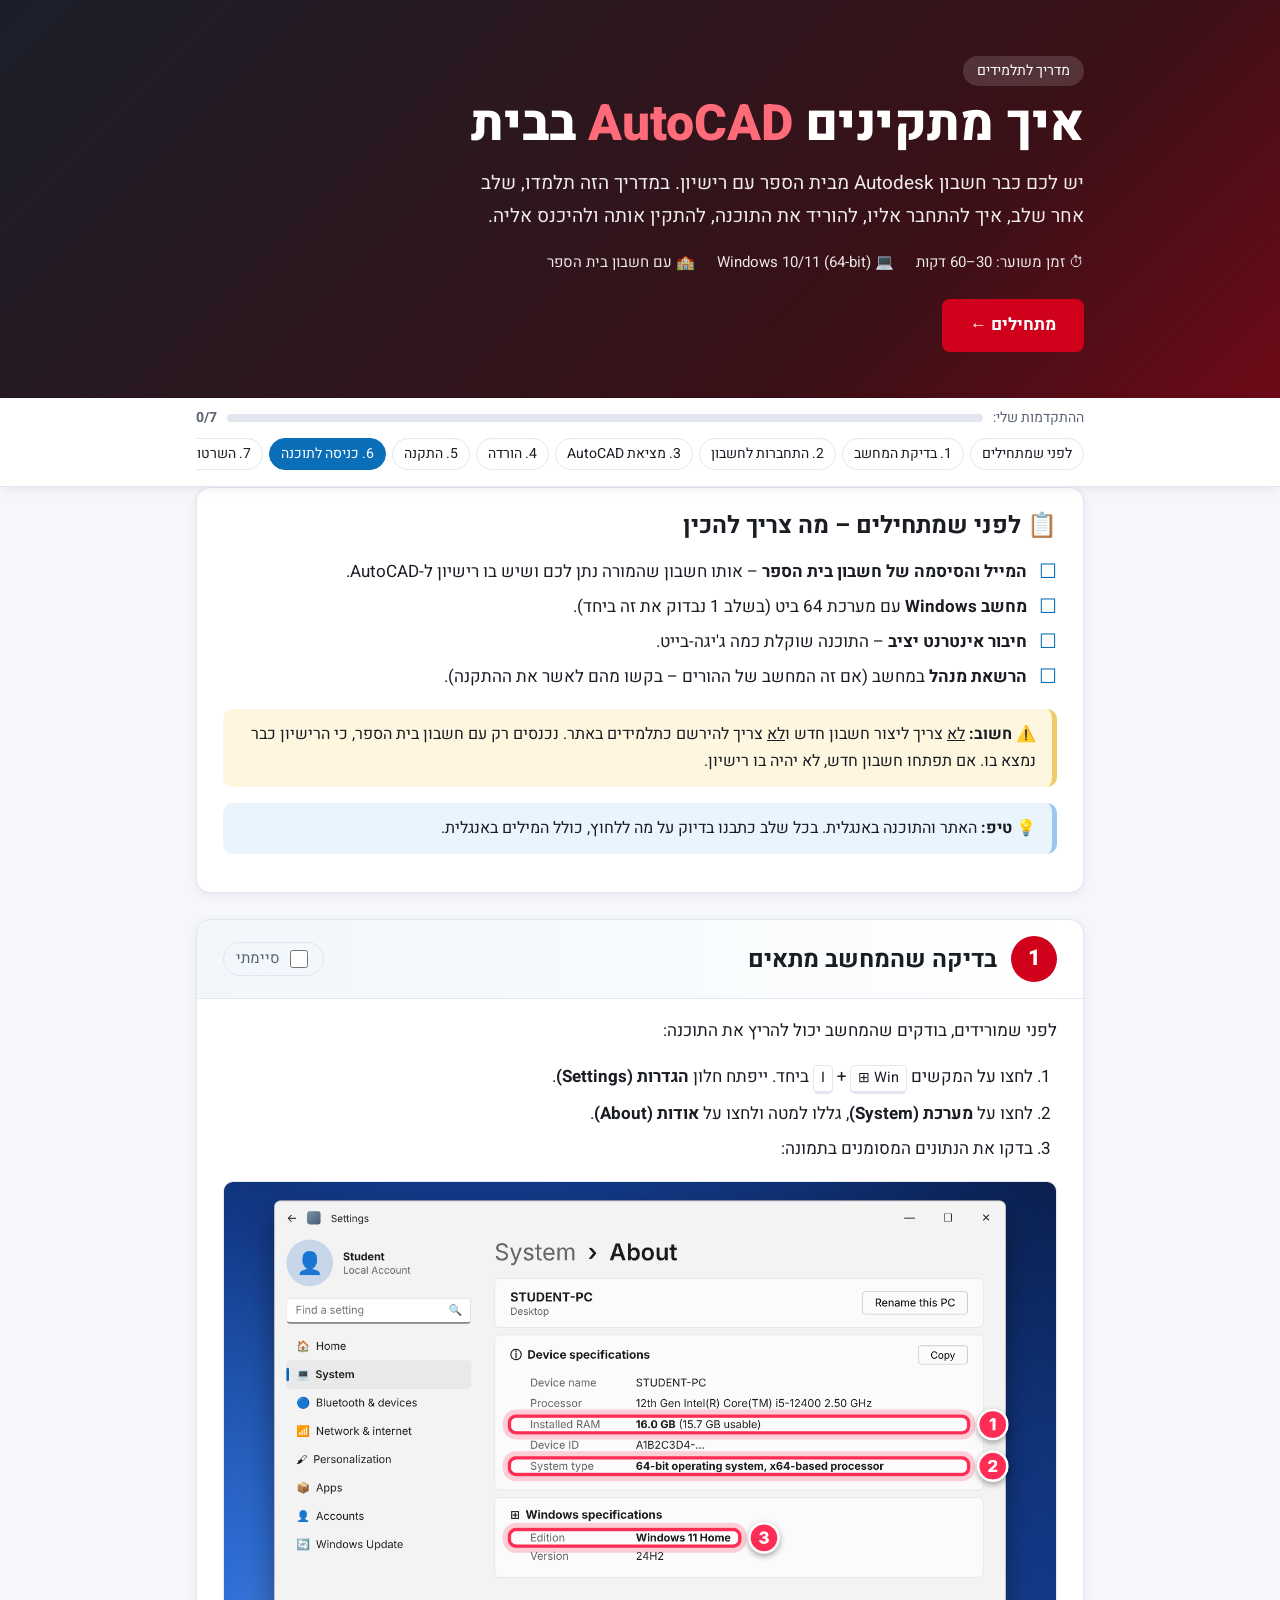
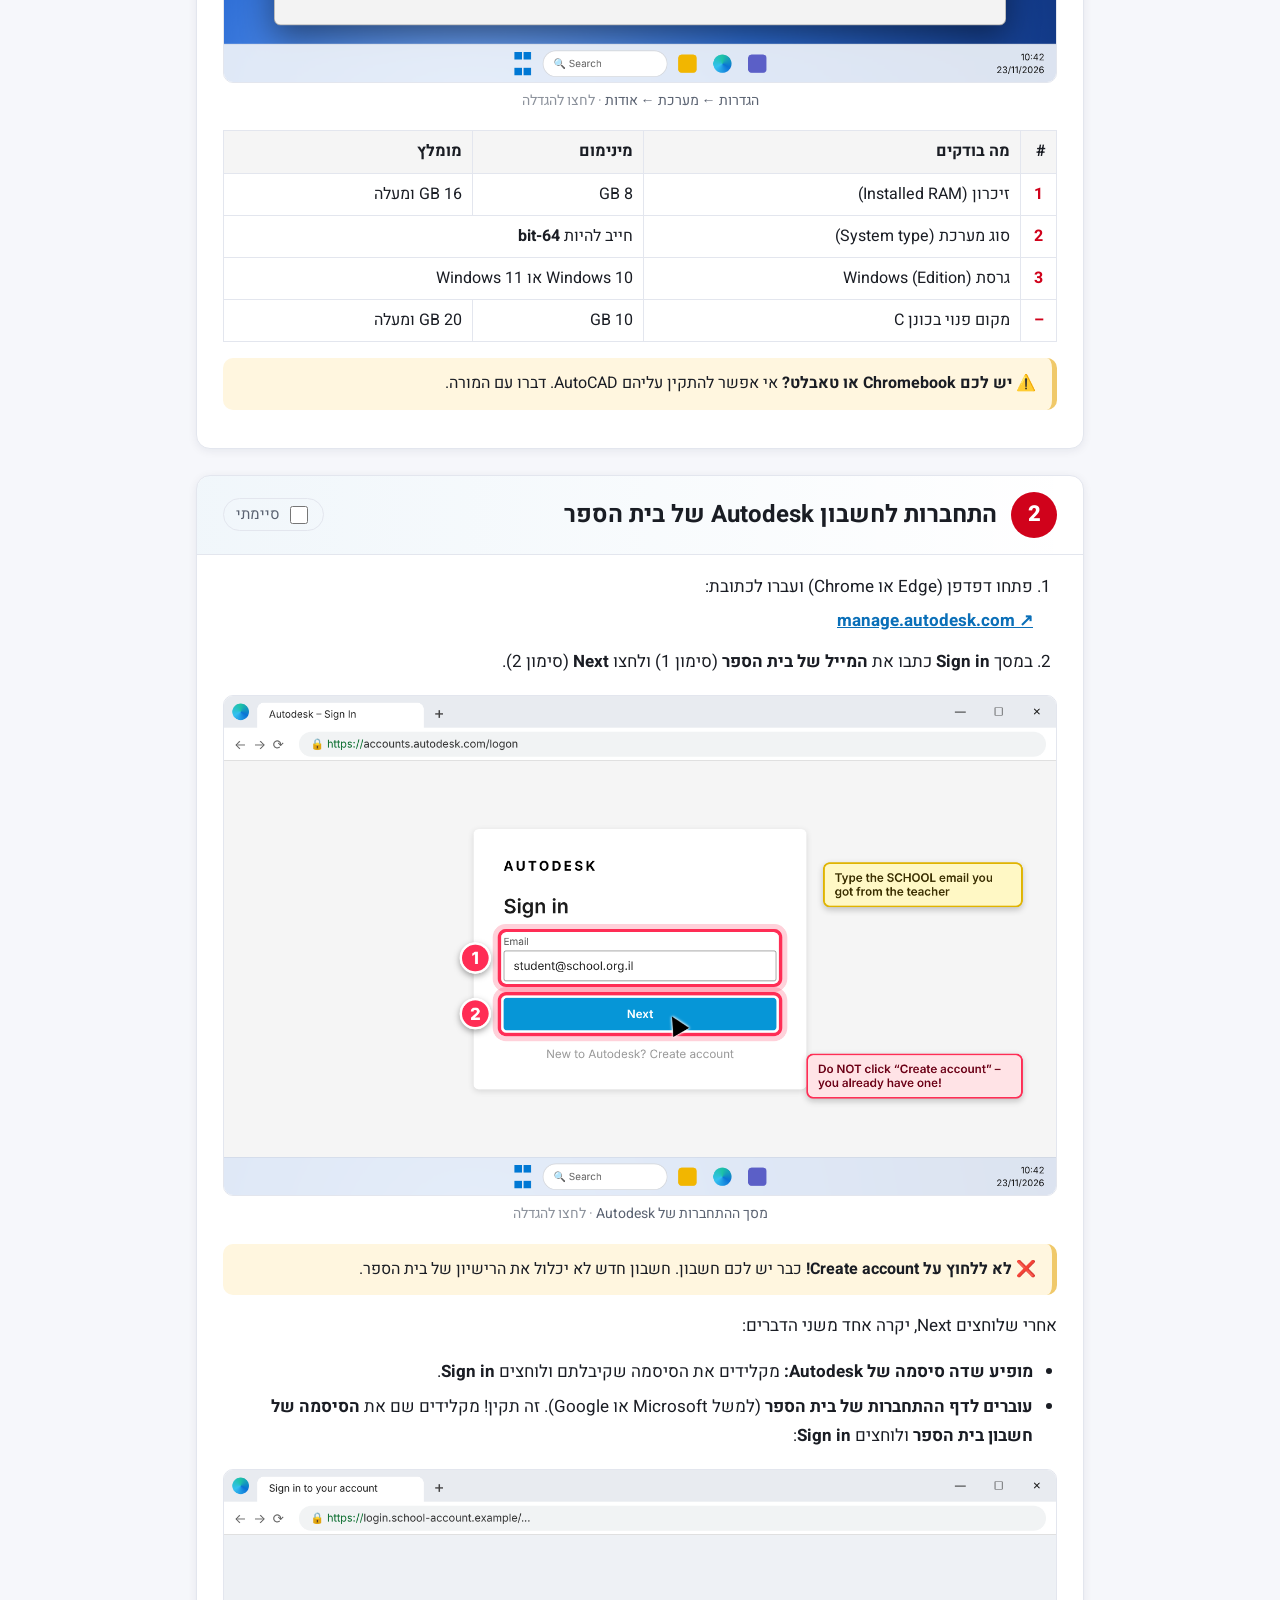
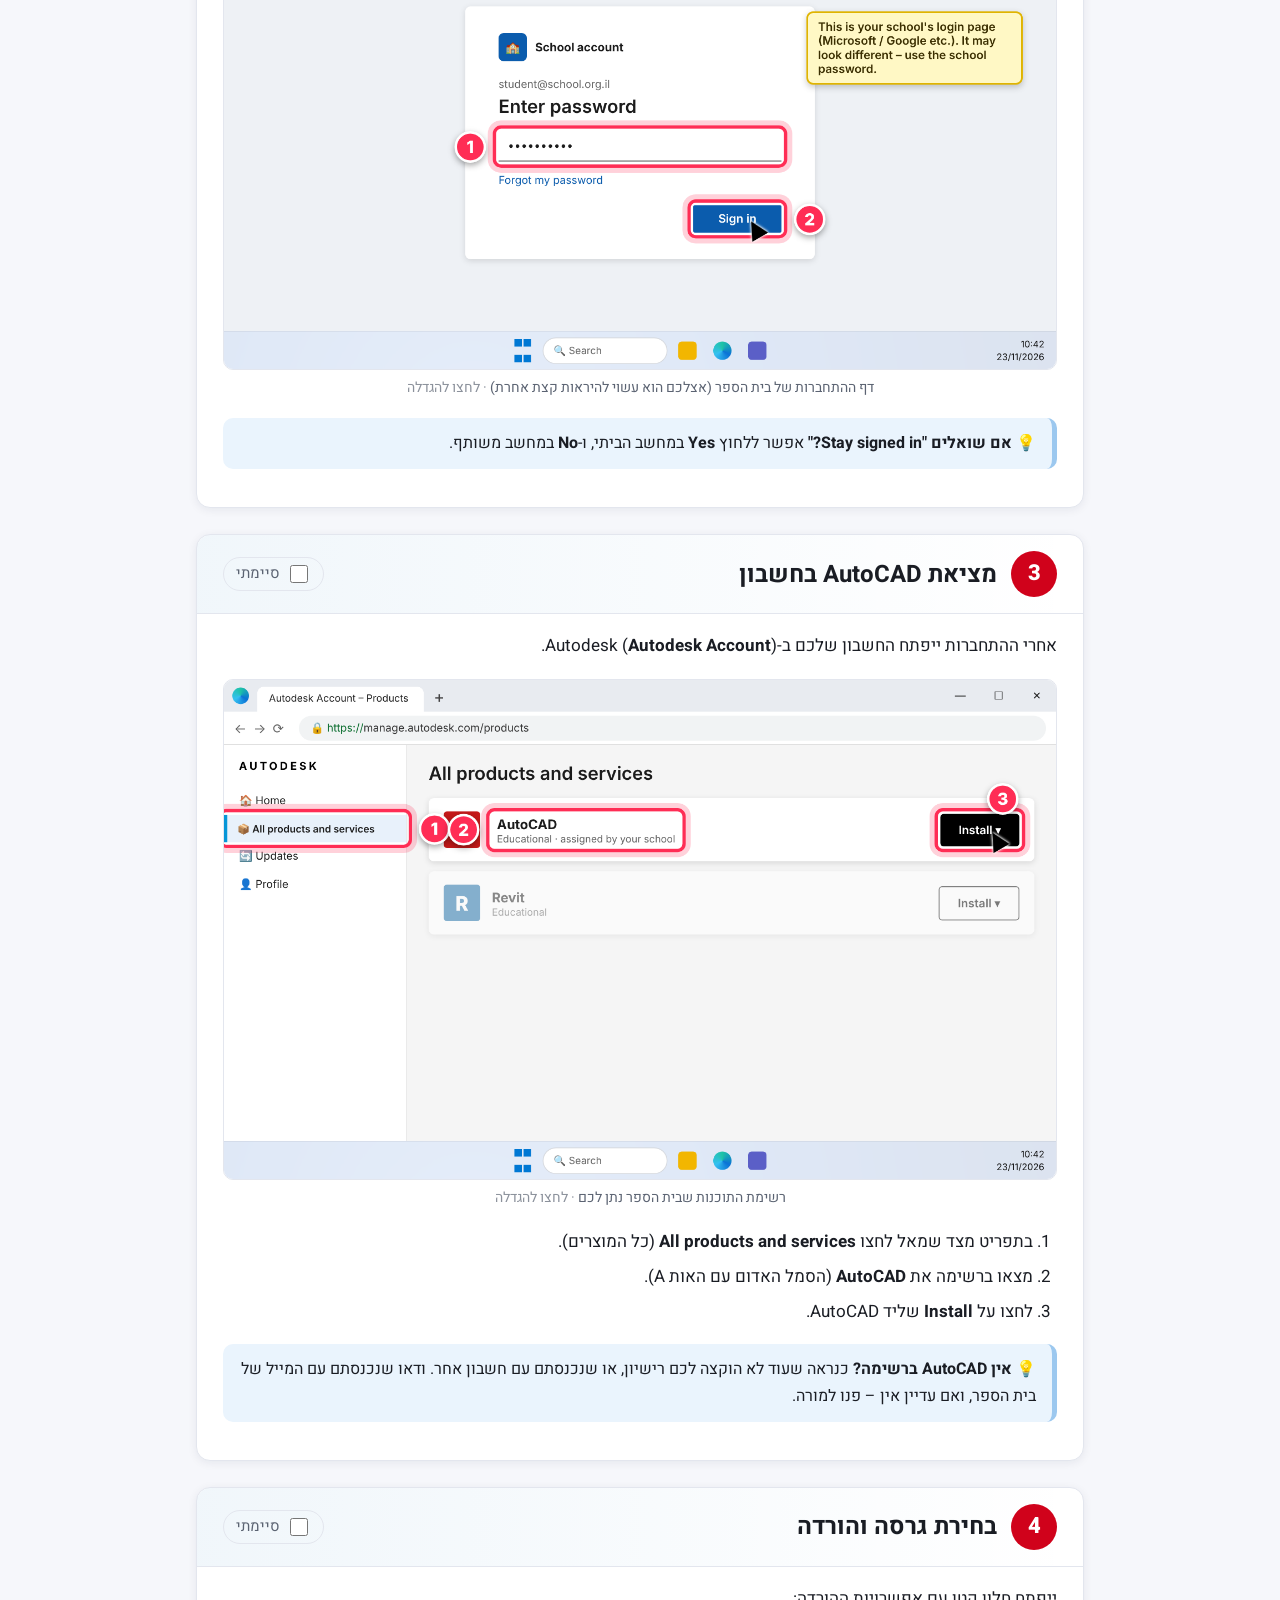
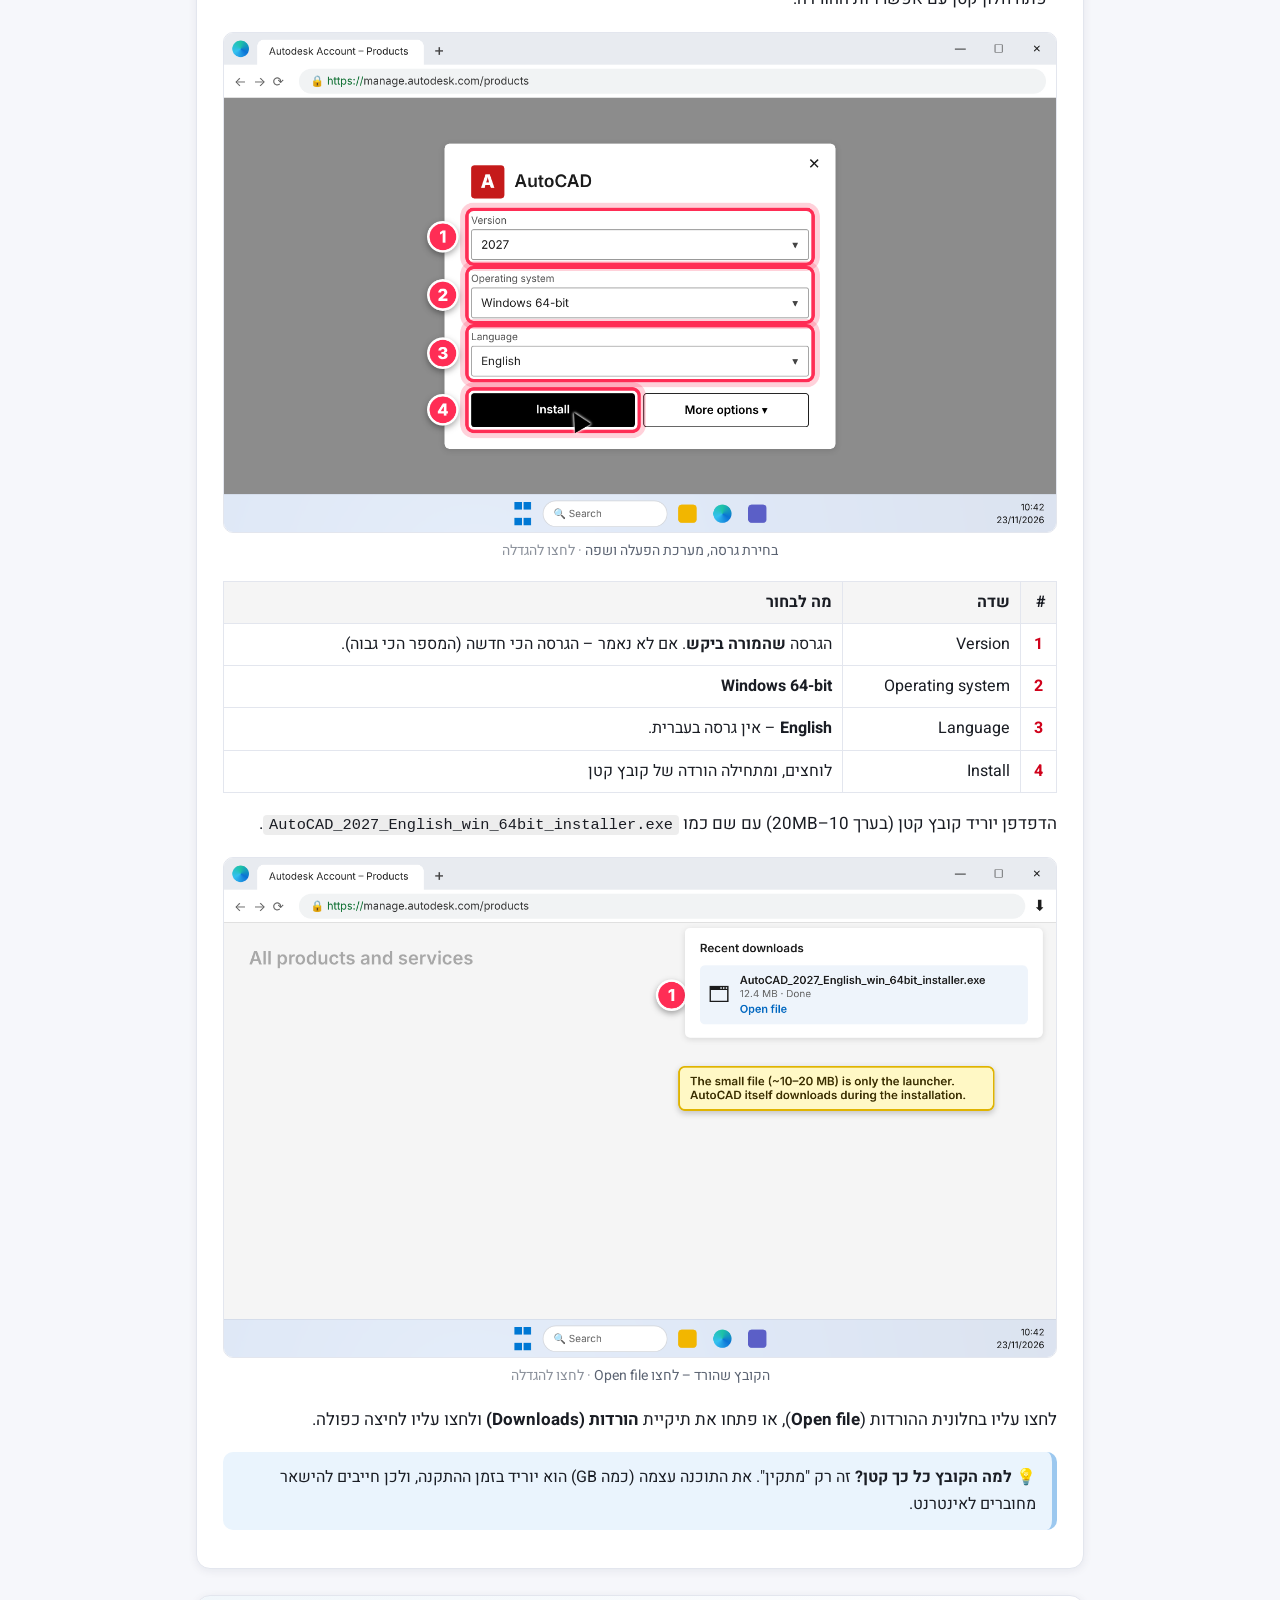
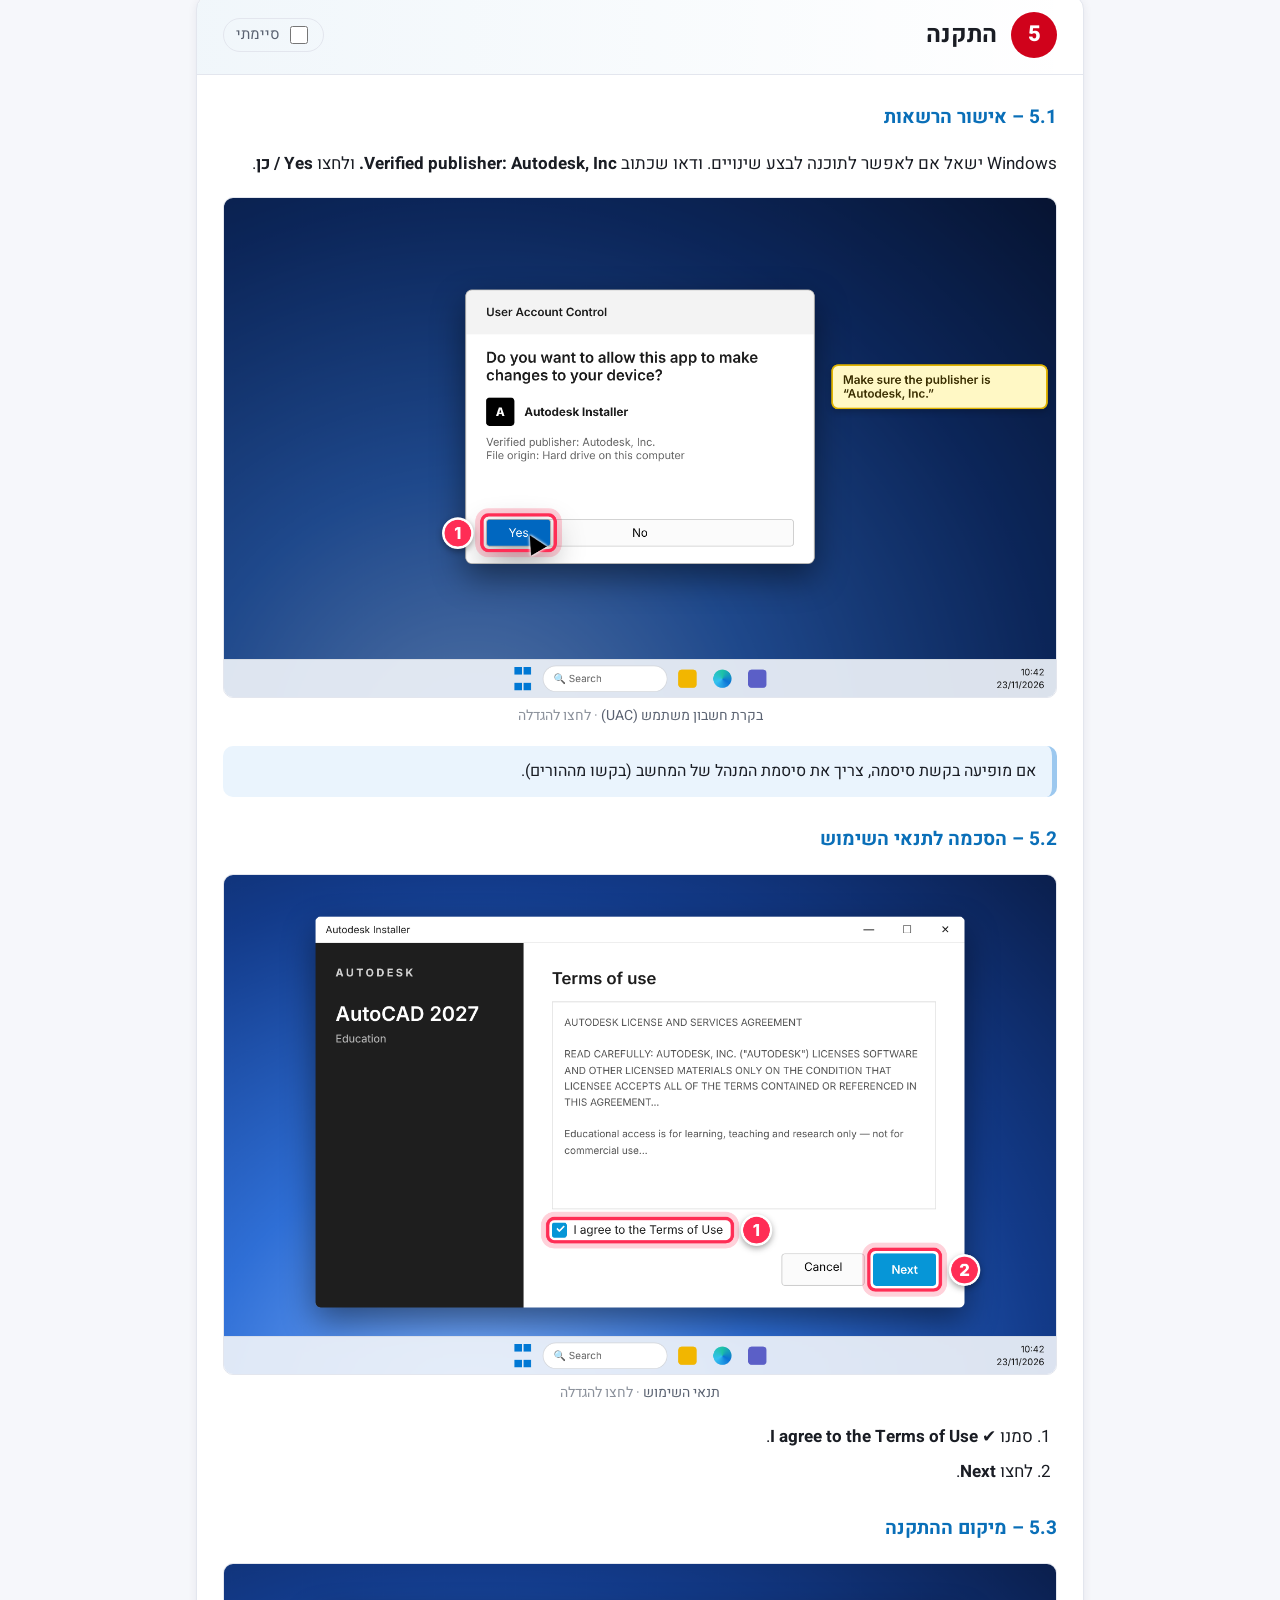
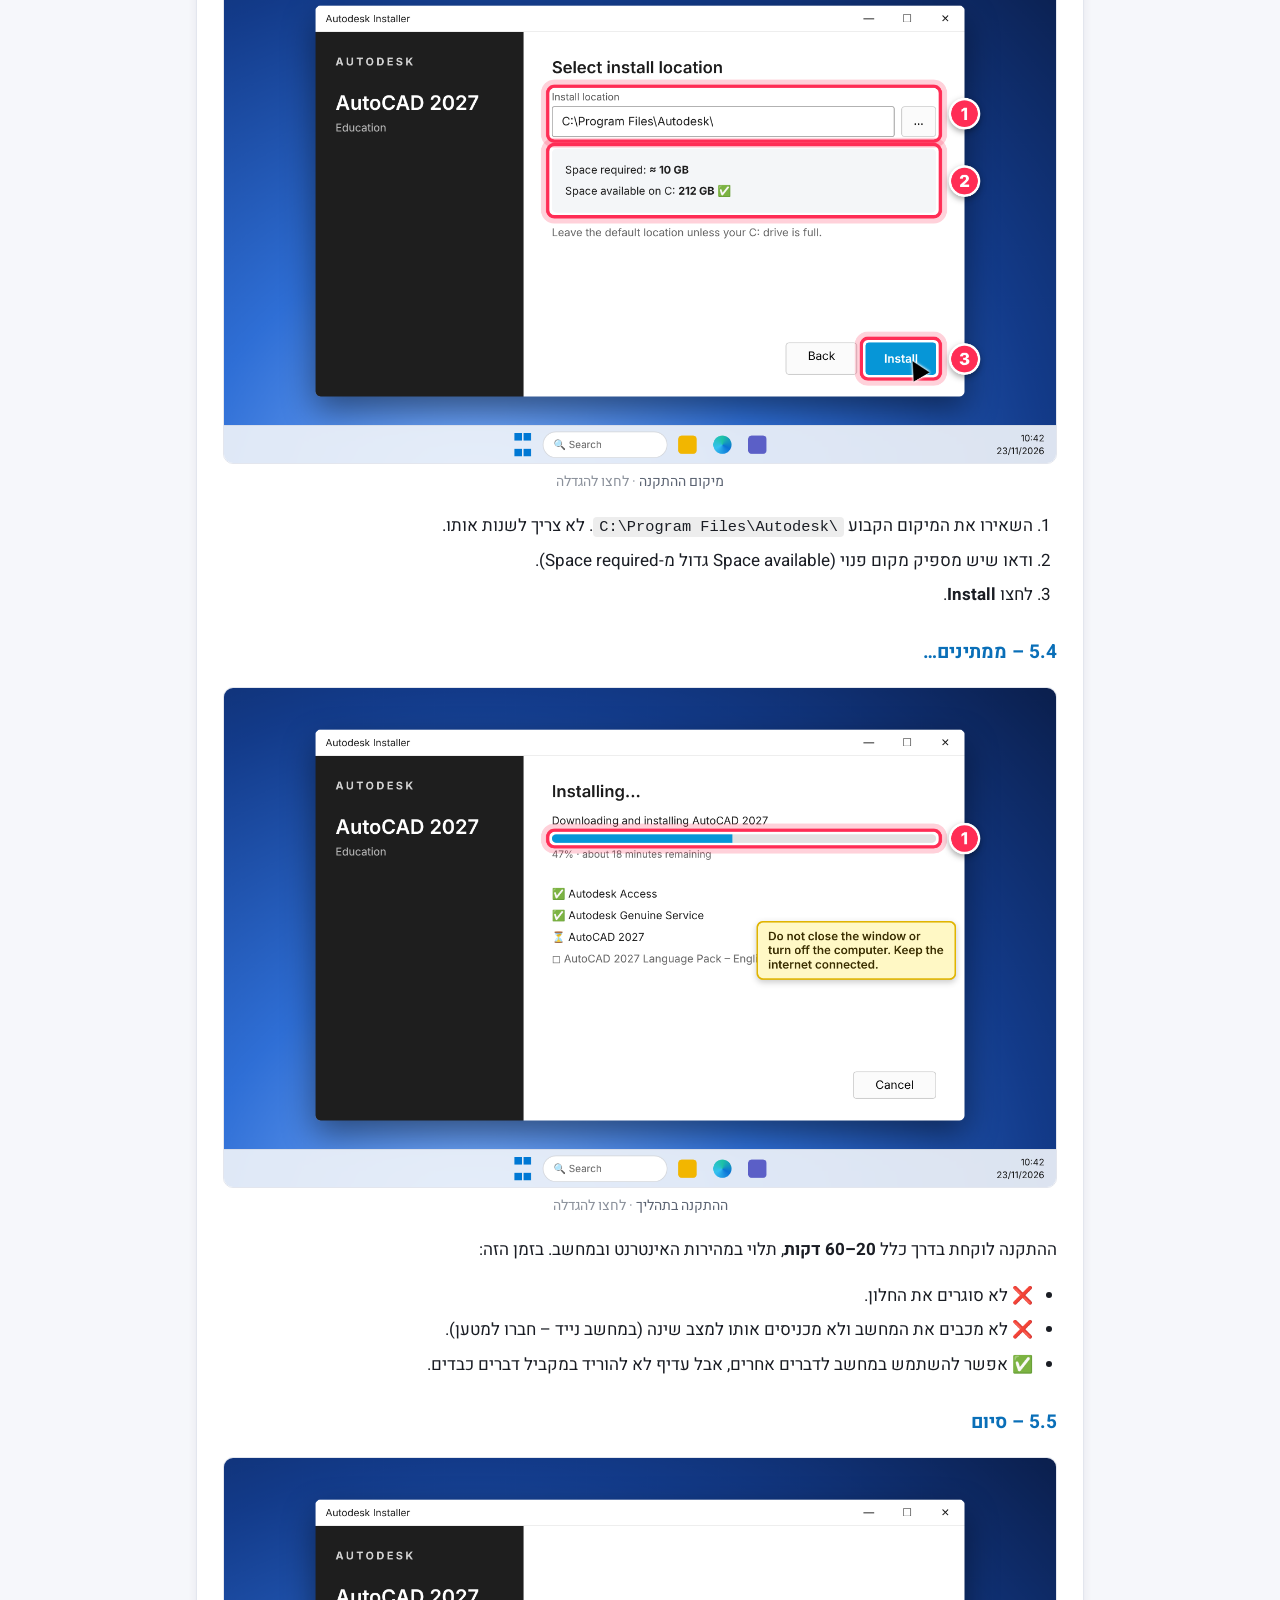
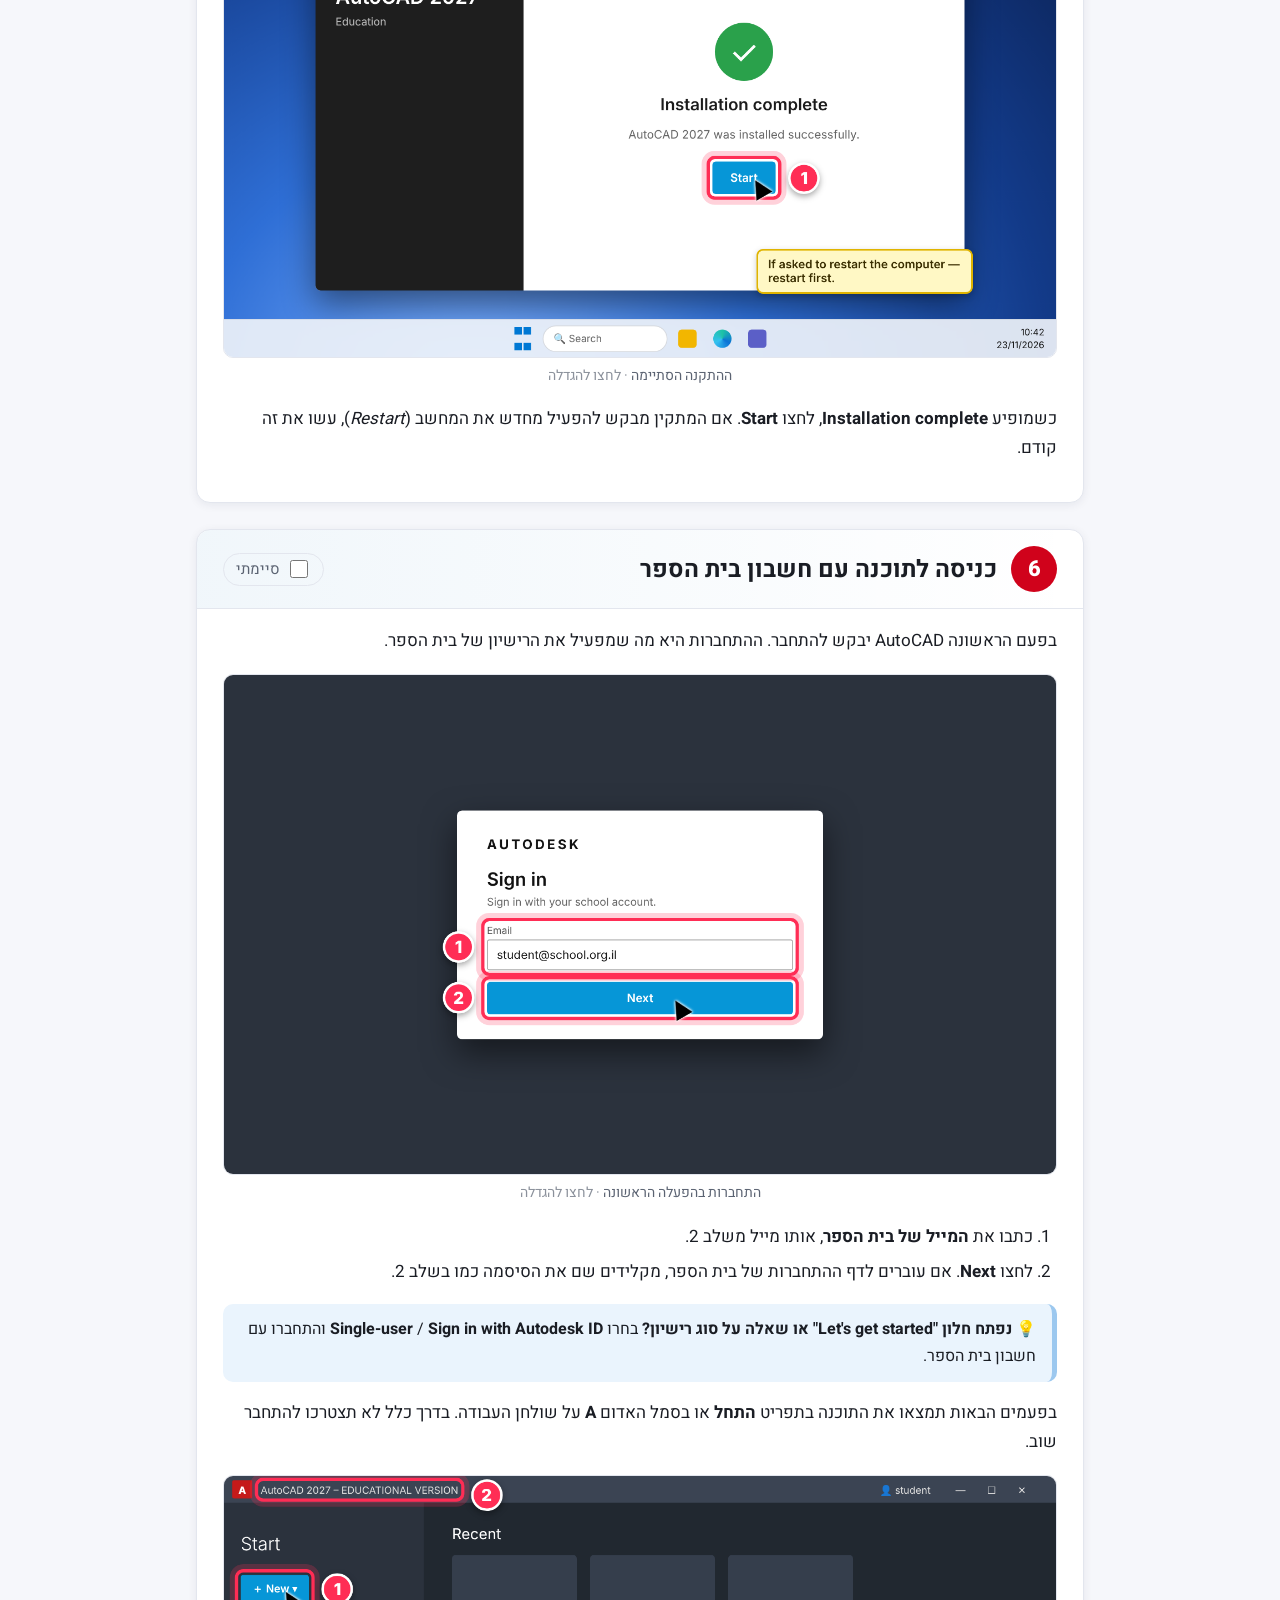
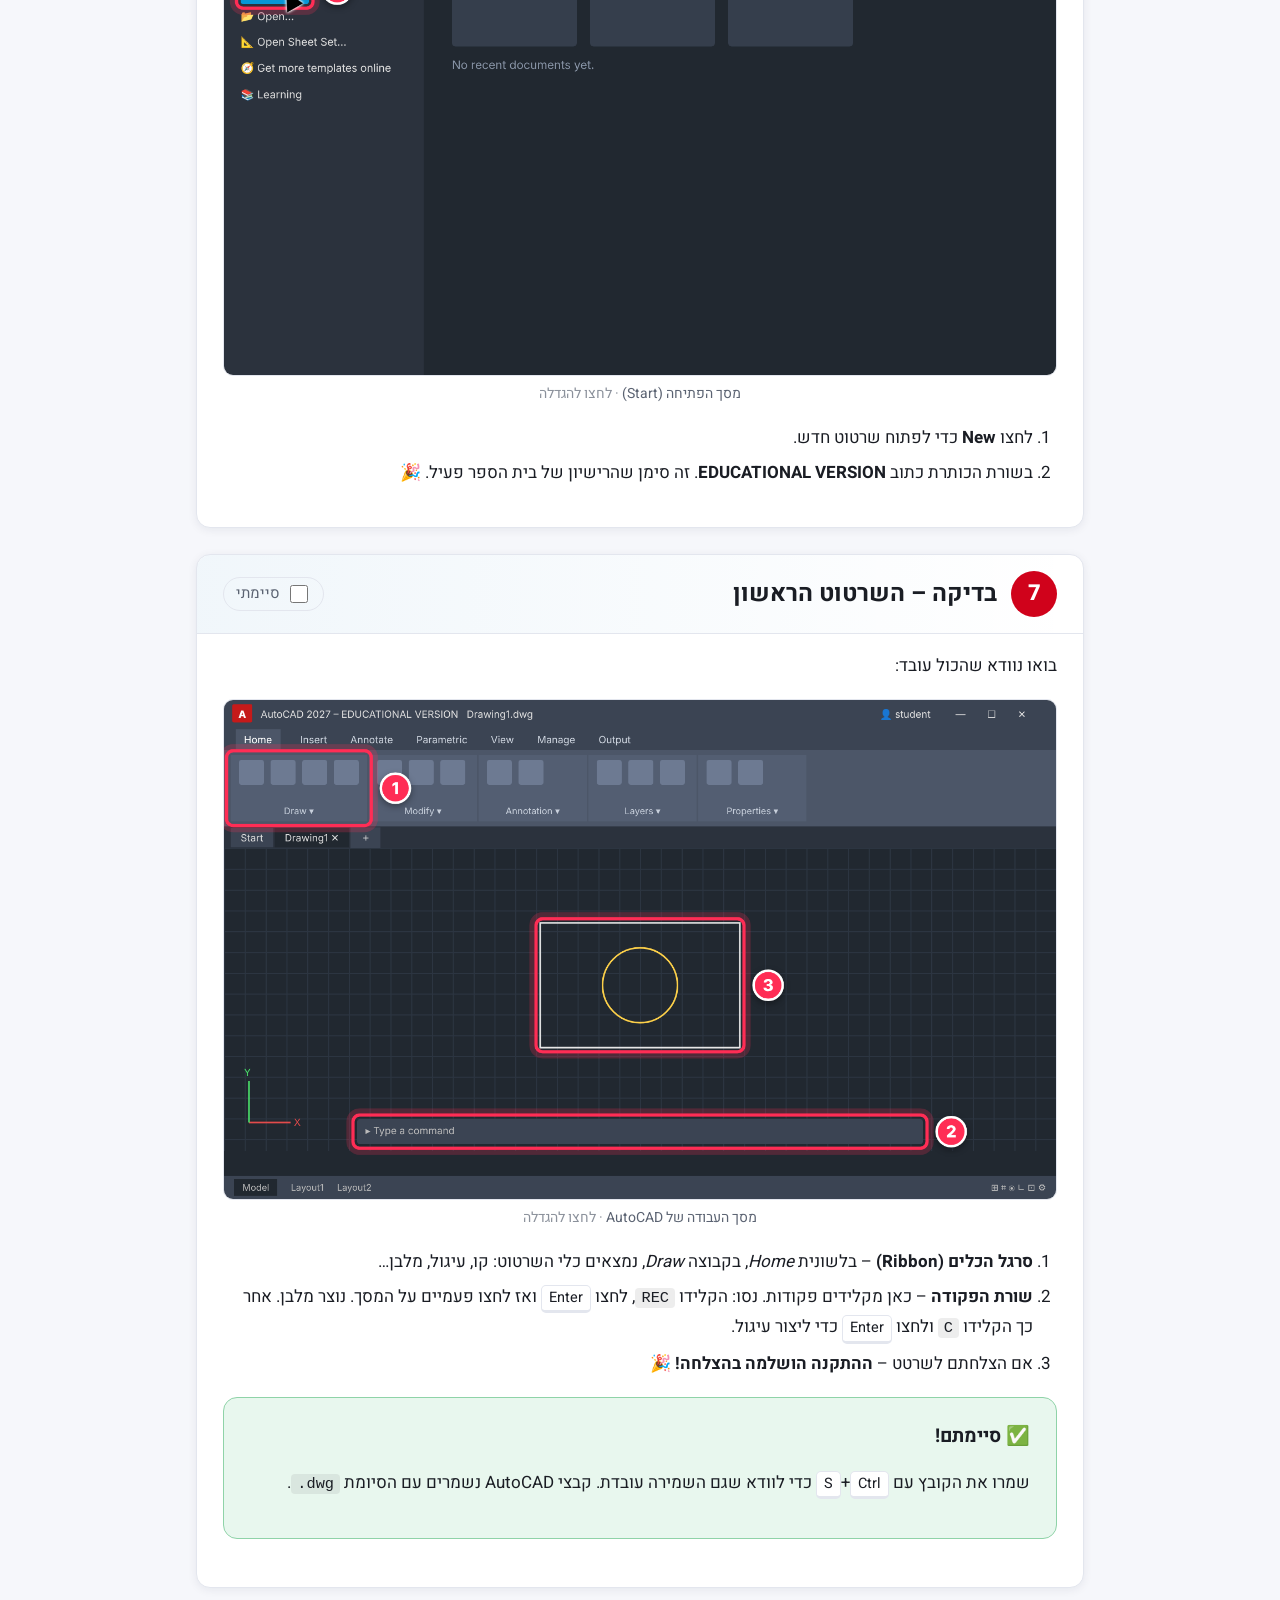
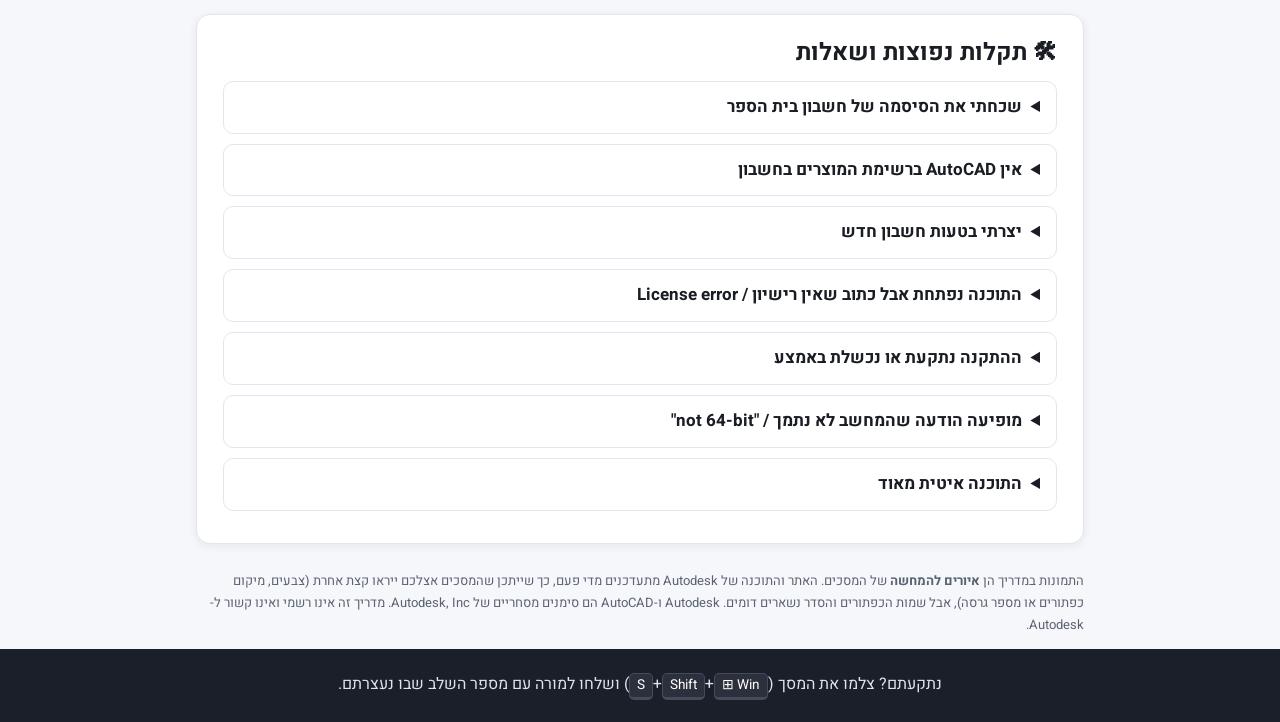
==== commit 335b0741: "Rewrite guide for students with an existing school Autodesk account Remove account creation and educ" ====
--- a/index.html
+++ b/index.html
@@ -1,283 +1,248 @@
-<!DOCTYPE html>
-
-<html dir="rtl" lang="he">
+<!doctype html>
+<html lang="he" dir="rtl">
 <head>
-<meta charset="utf-8"/>
-<meta content="width=device-width, initial-scale=1" name="viewport"/>
+<meta charset="utf-8">
+<meta name="viewport" content="width=device-width, initial-scale=1">
 <title>מדריך התקנת AutoCAD</title>
-<meta content="מדריך לתלמידים: איך מורידים ומתקינים AutoCAD בחינם עם רישיון חינוכי – שלב אחר שלב, עם תמונות." name="description"/>
-<link href="https://fonts.googleapis.com" rel="preconnect"/>
-<link crossorigin="" href="https://fonts.gstatic.com" rel="preconnect"/>
-<link href="https://fonts.googleapis.com/css2?family=Heebo:wght@400;500;700;800&amp;display=swap" rel="stylesheet"/>
-<link href="style.css" rel="stylesheet"/>
+<meta name="description" content="מדריך לתלמידים: איך מתקינים AutoCAD בבית ונכנסים עם חשבון בית הספר – שלב אחר שלב, עם תמונות.">
+<link rel="preconnect" href="https://fonts.googleapis.com">
+<link rel="preconnect" href="https://fonts.gstatic.com" crossorigin>
+<link href="https://fonts.googleapis.com/css2?family=Heebo:wght@400;500;700;800&display=swap" rel="stylesheet">
+<link rel="stylesheet" href="style.css?v=4">
 </head>
 <body>
+
 <header class="hero">
-<div class="wrap">
-<div class="badge">מדריך לתלמידים</div>
-<h1>איך מתקינים <span class="en">AutoCAD</span> בבית</h1>
-<p class="lead">מדריך מלא, שלב אחר שלב, מההרשמה לאתר ועד שהתוכנה פתוחה ומוכנה לשרטוט. הרישיון לתלמידים <b>חינמי</b> לשנה וניתן לחדש אותו.</p>
-<div class="hero-meta">
-<span>⏱ זמן משוער: 45–90 דקות</span>
-<span>💻 Windows 10/11 (64-bit)</span>
-<span>🆓 רישיון חינוכי בחינם</span>
-</div>
-
-<a class="cta" href="#before">מתחילים ←</a>
-</div>
+  <div class="wrap">
+    <div class="badge">מדריך לתלמידים</div>
+    <h1>איך מתקינים <span class="en">AutoCAD</span> בבית</h1>
+    <p class="lead">יש לכם כבר חשבון Autodesk מבית הספר עם רישיון. במדריך הזה תלמדו, שלב אחר שלב, איך להתחבר אליו, להוריד את התוכנה, להתקין אותה ולהיכנס אליה.</p>
+    <div class="hero-meta">
+      <span>⏱ זמן משוער: 30–60 דקות</span>
+      <span>💻 Windows 10/11 (64-bit)</span>
+      <span>🏫 עם חשבון בית הספר</span>
+    </div>
+    <a class="cta" href="#before">מתחילים ←</a>
+  </div>
 </header>
-<nav aria-label="תוכן עניינים" class="toc">
-<div class="wrap">
-<div class="progress-row">
-
-<span>ההתקדמות שלי:</span>
-<div class="pbar"><i id="pfill"></i></div>
-<b id="ptext">0/10</b>
-</div>
-<ol id="toc-list">
-<li><a href="#before">לפני שמתחילים</a></li>
-<li><a href="#s1">1. בדיקת המחשב</a></li>
-<li><a href="#s2">2. אתר Autodesk</a></li>
-<li><a href="#s3">3. יצירת חשבון</a></li>
-<li><a href="#s4">4. אימות תלמיד</a></li>
-<li><a href="#s5">5. אישור במייל</a></li>
-<li><a href="#s6">6. בחירת AutoCAD</a></li>
-<li><a href="#s7">7. הורדה</a></li>
-<li><a href="#s8">8. התקנה</a></li>
-<li><a href="#s9">9. הפעלה ראשונה</a></li>
-<li><a href="#s10">10. השרטוט הראשון</a></li>
-<li><a href="#faq">תקלות ושאלות</a></li>
-</ol>
-</div>
+
+<nav class="toc" aria-label="תוכן עניינים">
+  <div class="wrap">
+    <div class="progress-row">
+      <span>ההתקדמות שלי:</span>
+      <div class="pbar"><i id="pfill"></i></div>
+      <b id="ptext">0/7</b>
+    </div>
+    <ol id="toc-list">
+      <li><a href="#before">לפני שמתחילים</a></li>
+      <li><a href="#s1">1. בדיקת המחשב</a></li>
+      <li><a href="#s2">2. התחברות לחשבון</a></li>
+      <li><a href="#s3">3. מציאת AutoCAD</a></li>
+      <li><a href="#s4">4. הורדה</a></li>
+      <li><a href="#s5">5. התקנה</a></li>
+      <li><a href="#s6">6. כניסה לתוכנה</a></li>
+      <li><a href="#s7">7. השרטוט הראשון</a></li>
+      <li><a href="#faq">תקלות ושאלות</a></li>
+    </ol>
+  </div>
 </nav>
+
 <main class="wrap">
-<section class="box prep" id="before">
-<h2>📋 לפני שמתחילים – מה צריך להכין</h2>
-<ul class="checklist">
-<li><b>מחשב Windows</b> עם מערכת 64 ביט (בשלב 1 נבדוק את זה ביחד).</li>
-
-<li><b>חיבור אינטרנט יציב</b> – התוכנה שוקלת כמה ג'יגה-בייט.</li>
-<li><b>כתובת מייל פעילה</b> שאתם יכולים להיכנס אליה עכשיו (עדיף המייל של בית הספר).</li>
-<li><b>אישור לימודים</b> או תעודת תלמיד – צילום או קובץ PDF. צריך להופיע בו: <u>השם שלכם</u>, <u>שם בית הספר</u> ו<u>תאריך מהשנה הנוכחית</u>. אפשר לבקש אותו ממזכירות בית הספר.</li>
-<li><b>הרשאת מנהל</b> במחשב (אם המחשב של ההורים – בקשו מהם לאשר את ההתקנה).</li>
-
-</ul>
-<div class="tip"><b>💡 טיפ:</b> האתר של Autodesk באנגלית. בכל שלב כתבנו בדיוק על מה ללחוץ, כולל המילים באנגלית.</div>
-</section>
-<!-- STEP 1 -->
-<section class="step" data-step="1" id="s1">
-<header><span class="n">1</span><h2>בדיקה שהמחשב מתאים</h2><label class="done"><input type="checkbox"/> סיימתי</label></header>
-
-<p>לפני שמורידים, בודקים שהמחשב יכול להריץ את התוכנה:</p>
-<ol>
-<li>לחצו על מקשי <kbd>⊞ Win</kbd> + <kbd>I</kbd> ביחד – ייפתח חלון <b>הגדרות (Settings)</b>.</li>
-<li>לחצו על <b>מערכת (System)</b> ואז גללו למטה ולחצו על <b>אודות (About)</b>.</li>
-<li>בדקו את הנתונים המסומנים בתמונה:</li>
-</ol>
-<figure><img alt="חלון הגדרות של Windows – System &gt; About, עם סימון על הזיכרון וסוג המערכת" loading="lazy" src="images/01-system-about.png?v=3"/><figcaption>הגדרות ← מערכת ← אודות</figcaption></figure>
-<table class="req">
-<tr><th>#</th><th>מה בודקים</th><th>מינימום</th><th>מומלץ</th></tr>
-<tr><td>1</td><td>זיכרון (Installed RAM)</td><td>8 GB</td><td>16 GB ומעלה</td></tr>
-<tr><td>2</td><td>סוג מערכת (System type)</td><td colspan="2">חייב להיות <b>64-bit</b></td></tr>
-<tr><td>3</td><td>גרסת Windows (Edition)</td><td colspan="2">Windows 10 או Windows 11</td></tr>
-<tr><td>–</td><td>מקום פנוי בכונן C</td><td>10 GB</td><td>20 GB ומעלה</td></tr>
-<tr><td>–</td><td>רזולוציית מסך</td><td>1920×1080</td><td>–</td></tr>
-</table>
-
-<div class="warn"><b>⚠️ יש לכם Chromebook או טאבלט (iPad / אנדרואיד)?</b> לא ניתן להתקין עליהם AutoCAD. דברו עם המורה על <b>AutoCAD Web</b> שעובד בדפדפן.</div>
-</section>
-<!-- STEP 2 -->
-<section class="step" data-step="2" id="s2">
-<header><span class="n">2</span><h2>כניסה לאתר החינוך של Autodesk</h2><label class="done"><input type="checkbox"/> סיימתי</label></header>
-<ol>
-<li>פתחו דפדפן (Chrome / Edge) ועברו לכתובת:<br/>
-<a class="link-big" href="https://www.autodesk.com/education/edu-software/overview" rel="noopener" target="_blank">autodesk.com/education/edu-software/overview ↗</a></li>
-<li>לחצו על הכפתור השחור <b>Get started</b> (סימון 1).</li>
-</ol>
-<figure><img alt="דף Autodesk Education עם הכפתור Get started מסומן" loading="lazy" src="images/02-education-page.png?v=3"/><figcaption>דף התוכנות החינמיות לתלמידים ומורים</figcaption></figure>
-<div class="warn"><b>⚠️ זהירות מאתרים מזויפים!</b> הורידו <u>רק</u> מהאתר הרשמי <code>autodesk.com</code>. אתרים שמציעים "AutoCAD מלא בחינם" או "קראק" מכילים לעיתים קרובות וירוסים – ובכלל לא צריך אותם, כי לתלמידים זה חינם באופן חוקי.</div>
-</section>
-<!-- STEP 3 -->
-<section class="step" data-step="3" id="s3">
-<header><span class="n">3</span><h2>יצירת חשבון Autodesk</h2><label class="done"><input type="checkbox"/> סיימתי</label></header>
-<p>ייפתח מסך התחברות. אם עוד אין לכם חשבון – לוחצים על <b>Create account</b>.</p>
-<figure><img alt="מסך Sign in של Autodesk עם הקישור Create account מסומן" loading="lazy" src="images/03-sign-in.png?v=3"/><figcaption>מסך ההתחברות – לחצו על Create account</figcaption></figure>
-<p>עכשיו ממלאים את הפרטים. <b>חשוב למלא נכון</b> – לפי הפרטים האלה Autodesk תבדוק שאתם באמת תלמידים:</p>
-<figure><img alt="טופס Get educational access עם השדות מסומנים 1 עד 5" loading="lazy" src="images/04-create-account.png?v=3"/><figcaption>טופס פתיחת חשבון חינוכי</figcaption></figure>
-<table class="req fields">
-<tr><th>#</th><th>שדה באנגלית</th><th>מה לבחור / לכתוב</th></tr>
-<tr><td>1</td><td>Country, Territory, or Region</td><td><b>Israel</b></td></tr>
-<tr><td>2</td><td>Educational role</td><td><b>Student</b> (תלמיד)</td></tr>
-<tr><td>3</td><td>Institution type</td><td><b>Secondary school / High school</b> (תיכון). מכללה – <i>University/Post-secondary</i></td></tr>
-<tr><td>4</td><td>Date of birth</td><td>תאריך הלידה האמיתי שלכם</td></tr>
-<tr><td>5</td><td>Next</td><td>לוחצים להמשך</td></tr>
-</table>
-<p>במסך הבא ממלאים: <b>First name</b> (שם פרטי), <b>Last name</b> (שם משפחה) – <u>באנגלית ובדיוק כמו באישור הלימודים</u>, <b>Email</b> ו-<b>Password</b> (סיסמה). מסמנים ✔ על הסכמה לתנאים ולוחצים <b>Create account</b>.</p>
-<p>Autodesk תשלח קוד / קישור לאימות המייל – פתחו את תיבת הדואר ואשרו.</p>
-<div class="tip"><b>💡 רשמו בצד</b> את המייל והסיסמה! תצטרכו אותם כדי להיכנס ל-AutoCAD בכל פעם, וגם כדי לחדש את הרישיון בשנה הבאה.</div>
-</section>
-<!-- STEP 4 -->
-<section class="step" data-step="4" id="s4">
-<header><span class="n">4</span><h2>אימות שאתם תלמידים</h2><label class="done"><input type="checkbox"/> סיימתי</label></header>
-<p>Autodesk צריכה לוודא שאתם באמת לומדים במוסד חינוכי. לפעמים זה קורה אוטומטית, ולפעמים יופיע מסך <b>Confirm your education status</b>:</p>
-<figure><img alt="מסך Confirm your education status עם שם בית הספר, העלאת מסמך וכפתור Submit מסומנים" loading="lazy" src="images/05-verify.png?v=3"/><figcaption>העלאת אישור לימודים</figcaption></figure>
-<ol>
-<li><b>Educational institution name</b> – התחילו להקליד את שם בית הספר באנגלית ובחרו מהרשימה. אם לא מופיע – נסו שם העיר או כתיב אחר, או בקשו מהמורה את השם המדויק.</li>
-<li><b>העלאת מסמך</b> – גררו לכאן, או לחצו על <i>browse</i> ובחרו את הצילום של אישור הלימודים.</li>
-<li>לחצו <b>Submit</b>.</li>
-</ol>
-<div class="box mini">
-<b>✅ מסמך שיתקבל:</b> אישור לימודים מבית הספר / תעודת תלמיד / תעודה עם לוגו בית הספר – שרואים בו <u>שם מלא</u>, <u>שם בית הספר</u> ו<u>תאריך עדכני</u>.<br/>
-<b>❌ מסמך שיידחה:</b> צילום מטושטש, חתוך, תעודת זהות בלי שם בית הספר, או מסמך משנה שעברה.
+
+  <section id="before" class="box prep">
+    <h2>📋 לפני שמתחילים – מה צריך להכין</h2>
+    <ul class="checklist">
+      <li><b>המייל והסיסמה של חשבון בית הספר</b> – אותו חשבון שהמורה נתן לכם ושיש בו רישיון ל-AutoCAD.</li>
+      <li><b>מחשב Windows</b> עם מערכת 64 ביט (בשלב 1 נבדוק את זה ביחד).</li>
+      <li><b>חיבור אינטרנט יציב</b> – התוכנה שוקלת כמה ג'יגה-בייט.</li>
+      <li><b>הרשאת מנהל</b> במחשב (אם זה המחשב של ההורים – בקשו מהם לאשר את ההתקנה).</li>
+    </ul>
+    <div class="warn"><b>⚠️ חשוב:</b> <u>לא</u> צריך ליצור חשבון חדש ו<u>לא</u> צריך להירשם כתלמידים באתר. נכנסים רק עם חשבון בית הספר, כי הרישיון כבר נמצא בו. אם תפתחו חשבון חדש, לא יהיה בו רישיון.</div>
+    <div class="tip"><b>💡 טיפ:</b> האתר והתוכנה באנגלית. בכל שלב כתבנו בדיוק על מה ללחוץ, כולל המילים באנגלית.</div>
+  </section>
+
+  <!-- STEP 1 -->
+  <section class="step" id="s1">
+    <header><span class="n">1</span><h2>בדיקה שהמחשב מתאים</h2><label class="done"><input type="checkbox"> סיימתי</label></header>
+    <p>לפני שמורידים, בודקים שהמחשב יכול להריץ את התוכנה:</p>
+    <ol>
+      <li>לחצו על המקשים <kbd>⊞ Win</kbd> + <kbd>I</kbd> ביחד. ייפתח חלון <b>הגדרות (Settings)</b>.</li>
+      <li>לחצו על <b>מערכת (System)</b>, גללו למטה ולחצו על <b>אודות (About)</b>.</li>
+      <li>בדקו את הנתונים המסומנים בתמונה:</li>
+    </ol>
+    <figure><img src="images/01-system-about.png?v=4" alt="חלון הגדרות של Windows – System > About, עם סימון על הזיכרון, סוג המערכת וגרסת Windows" loading="lazy"><figcaption>הגדרות ← מערכת ← אודות</figcaption></figure>
+    <table class="req">
+      <tr><th>#</th><th>מה בודקים</th><th>מינימום</th><th>מומלץ</th></tr>
+      <tr><td>1</td><td>זיכרון (Installed RAM)</td><td>8 GB</td><td>16 GB ומעלה</td></tr>
+      <tr><td>2</td><td>סוג מערכת (System type)</td><td colspan="2">חייב להיות <b>64-bit</b></td></tr>
+      <tr><td>3</td><td>גרסת Windows (Edition)</td><td colspan="2">Windows 10 או Windows 11</td></tr>
+      <tr><td>–</td><td>מקום פנוי בכונן C</td><td>10 GB</td><td>20 GB ומעלה</td></tr>
+    </table>
+    <div class="warn"><b>⚠️ יש לכם Chromebook או טאבלט?</b> אי אפשר להתקין עליהם AutoCAD. דברו עם המורה.</div>
+  </section>
+
+  <!-- STEP 2 -->
+  <section class="step" id="s2">
+    <header><span class="n">2</span><h2>התחברות לחשבון Autodesk של בית הספר</h2><label class="done"><input type="checkbox"> סיימתי</label></header>
+    <ol>
+      <li>פתחו דפדפן (Edge או Chrome) ועברו לכתובת:<br>
+        <a class="link-big" href="https://manage.autodesk.com" target="_blank" rel="noopener">manage.autodesk.com ↗</a></li>
+      <li>במסך <b>Sign in</b> כתבו את <b>המייל של בית הספר</b> (סימון 1) ולחצו <b>Next</b> (סימון 2).</li>
+    </ol>
+    <figure><img src="images/03-sign-in.png?v=4" alt="מסך Sign in של Autodesk עם שדה המייל וכפתור Next מסומנים" loading="lazy"><figcaption>מסך ההתחברות של Autodesk</figcaption></figure>
+    <div class="warn"><b>❌ לא ללחוץ על Create account!</b> כבר יש לכם חשבון. חשבון חדש לא יכלול את הרישיון של בית הספר.</div>
+    <p>אחרי שלוחצים Next, יקרה אחד משני הדברים:</p>
+    <ul>
+      <li><b>מופיע שדה סיסמה של Autodesk:</b> מקלידים את הסיסמה שקיבלתם ולוחצים <b>Sign in</b>.</li>
+      <li><b>עוברים לדף ההתחברות של בית הספר</b> (למשל Microsoft או Google). זה תקין! מקלידים שם את <b>הסיסמה של חשבון בית הספר</b> ולוחצים <b>Sign in</b>:</li>
+    </ul>
+    <figure><img src="images/04-school-login.png?v=4" alt="דף התחברות של חשבון בית הספר עם שדה הסיסמה וכפתור Sign in מסומנים" loading="lazy"><figcaption>דף ההתחברות של בית הספר (אצלכם הוא עשוי להיראות קצת אחרת)</figcaption></figure>
+    <div class="tip"><b>💡 אם שואלים "Stay signed in?"</b> אפשר ללחוץ <b>Yes</b> במחשב הביתי, ו-<b>No</b> במחשב משותף.</div>
+  </section>
+
+  <!-- STEP 3 -->
+  <section class="step" id="s3">
+    <header><span class="n">3</span><h2>מציאת AutoCAD בחשבון</h2><label class="done"><input type="checkbox"> סיימתי</label></header>
+    <p>אחרי ההתחברות ייפתח החשבון שלכם ב-Autodesk (<b>Autodesk Account</b>).</p>
+    <figure><img src="images/05-account-products.png?v=4" alt="Autodesk Account – רשימת המוצרים, עם All products and services, AutoCAD וכפתור Install מסומנים" loading="lazy"><figcaption>רשימת התוכנות שבית הספר נתן לכם</figcaption></figure>
+    <ol>
+      <li>בתפריט מצד שמאל לחצו <b>All products and services</b> (כל המוצרים).</li>
+      <li>מצאו ברשימה את <b>AutoCAD</b> (הסמל האדום עם האות A).</li>
+      <li>לחצו על <b>Install</b> שליד AutoCAD.</li>
+    </ol>
+    <div class="tip"><b>💡 אין AutoCAD ברשימה?</b> כנראה שעוד לא הוקצה לכם רישיון, או שנכנסתם עם חשבון אחר. ודאו שנכנסתם עם המייל של בית הספר, ואם עדיין אין – פנו למורה.</div>
+  </section>
+
+  <!-- STEP 4 -->
+  <section class="step" id="s4">
+    <header><span class="n">4</span><h2>בחירת גרסה והורדה</h2><label class="done"><input type="checkbox"> סיימתי</label></header>
+    <p>ייפתח חלון קטן עם אפשרויות ההורדה:</p>
+    <figure><img src="images/08-download-options.png?v=4" alt="חלון בחירת גרסה, מערכת הפעלה ושפה, עם כפתור Install מסומן" loading="lazy"><figcaption>בחירת גרסה, מערכת הפעלה ושפה</figcaption></figure>
+    <table class="req fields">
+      <tr><th>#</th><th>שדה</th><th>מה לבחור</th></tr>
+      <tr><td>1</td><td>Version</td><td>הגרסה <b>שהמורה ביקש</b>. אם לא נאמר – הגרסה הכי חדשה (המספר הכי גבוה).</td></tr>
+      <tr><td>2</td><td>Operating system</td><td><b>Windows 64-bit</b></td></tr>
+      <tr><td>3</td><td>Language</td><td><b>English</b> – אין גרסה בעברית.</td></tr>
+      <tr><td>4</td><td>Install</td><td>לוחצים, ומתחילה הורדה של קובץ קטן</td></tr>
+    </table>
+    <p>הדפדפן יוריד קובץ קטן (בערך 10–20MB) עם שם כמו <code>AutoCAD_2027_English_win_64bit_installer.exe</code>.</p>
+    <figure><img src="images/09-downloaded.png?v=4" alt="חלונית ההורדות של הדפדפן עם קובץ ההתקנה וקישור Open file" loading="lazy"><figcaption>הקובץ שהורד – לחצו Open file</figcaption></figure>
+    <p>לחצו עליו בחלונית ההורדות (<b>Open file</b>), או פתחו את תיקיית <b>הורדות (Downloads)</b> ולחצו עליו לחיצה כפולה.</p>
+    <div class="tip"><b>💡 למה הקובץ כל כך קטן?</b> זה רק "מתקין". את התוכנה עצמה (כמה GB) הוא יוריד בזמן ההתקנה, ולכן חייבים להישאר מחוברים לאינטרנט.</div>
+  </section>
+
+  <!-- STEP 5 -->
+  <section class="step" id="s5">
+    <header><span class="n">5</span><h2>התקנה</h2><label class="done"><input type="checkbox"> סיימתי</label></header>
+
+    <h3>5.1 – אישור הרשאות</h3>
+    <p>Windows ישאל אם לאפשר לתוכנה לבצע שינויים. ודאו שכתוב <b>Verified publisher: Autodesk, Inc.</b> ולחצו <b>Yes / כן</b>.</p>
+    <figure><img src="images/10-uac.png?v=4" alt="חלון בקרת חשבון משתמש של Windows עם הכפתור Yes מסומן" loading="lazy"><figcaption>בקרת חשבון משתמש (UAC)</figcaption></figure>
+    <div class="tip">אם מופיעה בקשת סיסמה, צריך את סיסמת המנהל של המחשב (בקשו מההורים).</div>
+
+    <h3>5.2 – הסכמה לתנאי השימוש</h3>
+    <figure><img src="images/11-license.png?v=4" alt="מתקין AutoCAD במסך תנאי השימוש, עם תיבת הסימון וכפתור Next מסומנים" loading="lazy"><figcaption>תנאי השימוש</figcaption></figure>
+    <ol>
+      <li>סמנו ✔ <b>I agree to the Terms of Use</b>.</li>
+      <li>לחצו <b>Next</b>.</li>
+    </ol>
+
+    <h3>5.3 – מיקום ההתקנה</h3>
+    <figure><img src="images/12-location.png?v=4" alt="מסך בחירת מיקום התקנה עם הנתיב, נפח פנוי וכפתור Install מסומנים" loading="lazy"><figcaption>מיקום ההתקנה</figcaption></figure>
+    <ol>
+      <li>השאירו את המיקום הקבוע <code>C:\Program Files\Autodesk\</code>. לא צריך לשנות אותו.</li>
+      <li>ודאו שיש מספיק מקום פנוי (Space available גדול מ-Space required).</li>
+      <li>לחצו <b>Install</b>.</li>
+    </ol>
+
+    <h3>5.4 – ממתינים…</h3>
+    <figure><img src="images/13-progress.png?v=4" alt="מתקין AutoCAD באמצע התקנה עם פס התקדמות מסומן" loading="lazy"><figcaption>ההתקנה בתהליך</figcaption></figure>
+    <p>ההתקנה לוקחת בדרך כלל <b>20–60 דקות</b>, תלוי במהירות האינטרנט ובמחשב. בזמן הזה:</p>
+    <ul>
+      <li>❌ לא סוגרים את החלון.</li>
+      <li>❌ לא מכבים את המחשב ולא מכניסים אותו למצב שינה (במחשב נייד – חברו למטען).</li>
+      <li>✅ אפשר להשתמש במחשב לדברים אחרים, אבל עדיף לא להוריד במקביל דברים כבדים.</li>
+    </ul>
+
+    <h3>5.5 – סיום</h3>
+    <figure><img src="images/14-complete.png?v=4" alt="מסך Installation complete עם כפתור Start מסומן" loading="lazy"><figcaption>ההתקנה הסתיימה</figcaption></figure>
+    <p>כשמופיע <b>Installation complete</b>, לחצו <b>Start</b>. אם המתקין מבקש להפעיל מחדש את המחשב (<i>Restart</i>), עשו את זה קודם.</p>
+  </section>
+
+  <!-- STEP 6 -->
+  <section class="step" id="s6">
+    <header><span class="n">6</span><h2>כניסה לתוכנה עם חשבון בית הספר</h2><label class="done"><input type="checkbox"> סיימתי</label></header>
+    <p>בפעם הראשונה AutoCAD יבקש להתחבר. ההתחברות היא מה שמפעיל את הרישיון של בית הספר.</p>
+    <figure><img src="images/15-launch-signin.png?v=4" alt="מסך התחברות בהפעלה הראשונה של AutoCAD עם שדה Email וכפתור Next מסומנים" loading="lazy"><figcaption>התחברות בהפעלה הראשונה</figcaption></figure>
+    <ol>
+      <li>כתבו את <b>המייל של בית הספר</b>, אותו מייל משלב 2.</li>
+      <li>לחצו <b>Next</b>. אם עוברים לדף ההתחברות של בית הספר, מקלידים שם את הסיסמה כמו בשלב 2.</li>
+    </ol>
+    <div class="tip"><b>💡 נפתח חלון "Let's get started" או שאלה על סוג רישיון?</b> בחרו <b>Single-user</b> / <b>Sign in with Autodesk ID</b> והתחברו עם חשבון בית הספר.</div>
+    <p>בפעמים הבאות תמצאו את התוכנה בתפריט <b>התחל</b> או בסמל האדום <b>A</b> על שולחן העבודה. בדרך כלל לא תצטרכו להתחבר שוב.</p>
+    <figure><img src="images/16-start.png?v=4" alt="מסך הפתיחה של AutoCAD עם הכפתור New ושורת הכותרת EDUCATIONAL VERSION מסומנים" loading="lazy"><figcaption>מסך הפתיחה (Start)</figcaption></figure>
+    <ol>
+      <li>לחצו <b>New</b> כדי לפתוח שרטוט חדש.</li>
+      <li>בשורת הכותרת כתוב <b>EDUCATIONAL VERSION</b>. זה סימן שהרישיון של בית הספר פעיל. 🎉</li>
+    </ol>
+  </section>
+
+  <!-- STEP 7 -->
+  <section class="step" id="s7">
+    <header><span class="n">7</span><h2>בדיקה – השרטוט הראשון</h2><label class="done"><input type="checkbox"> סיימתי</label></header>
+    <p>בואו נוודא שהכול עובד:</p>
+    <figure><img src="images/17-drawing.png?v=4" alt="מסך העבודה של AutoCAD: סרגל Draw, שורת הפקודה ומלבן ועיגול משורטטים מסומנים" loading="lazy"><figcaption>מסך העבודה של AutoCAD</figcaption></figure>
+    <ol>
+      <li><b>סרגל הכלים (Ribbon)</b> – בלשונית <i>Home</i>, בקבוצה <i>Draw</i>, נמצאים כלי השרטוט: קו, עיגול, מלבן…</li>
+      <li><b>שורת הפקודה</b> – כאן מקלידים פקודות. נסו: הקלידו <code>REC</code>, לחצו <kbd>Enter</kbd> ואז לחצו פעמיים על המסך. נוצר מלבן. אחר כך הקלידו <code>C</code> ולחצו <kbd>Enter</kbd> כדי ליצור עיגול.</li>
+      <li>אם הצלחתם לשרטט – <b>ההתקנה הושלמה בהצלחה!</b> 🎉</li>
+    </ol>
+    <div class="box success">
+      <h3>✅ סיימתם!</h3>
+      <p>שמרו את הקובץ עם <kbd>Ctrl</kbd>+<kbd>S</kbd> כדי לוודא שגם השמירה עובדת. קבצי AutoCAD נשמרים עם הסיומת <code>.dwg</code>.</p>
     </div>
-<div class="tip"><b>⏳ כמה זמן זה לוקח?</b> בדרך כלל כמה דקות, אבל בדיקה ידנית יכולה לקחת עד כמה ימי עבודה. זה נורמלי – חכו למייל.</div>
-</section>
-<!-- STEP 5 -->
-<section class="step" data-step="5" id="s5">
-<header><span class="n">5</span><h2>קבלת אישור במייל</h2><label class="done"><input type="checkbox"/> סיימתי</label></header>
-<p>כשהאימות יאושר, יגיע מייל מ-<b>Autodesk Education</b> עם כותרת כמו <i>"You're verified for educational access"</i>.</p>
-<figure><img alt="מייל אישור מ-Autodesk Education עם כפתור Get products מסומן" loading="lazy" src="images/06-approved-mail.png?v=3"/><figcaption>מייל האישור</figcaption></figure>
-<ol>
-<li>פתחו את המייל (בדקו גם בתיקיית <b>ספאם / קידומי מכירות</b>!).</li>
-<li>לחצו <b>Get products</b> – או פשוט חזרו לכתובת מהשלב השני והתחברו.</li>
-</ol>
-</section>
-<!-- STEP 6 -->
-<section class="step" data-step="6" id="s6">
-<header><span class="n">6</span><h2>בחירת AutoCAD מרשימת התוכנות</h2><label class="done"><input type="checkbox"/> סיימתי</label></header>
-<figure><img alt="רשימת תוכנות Autodesk עם שדה חיפוש וכפתור Get product של AutoCAD מסומנים" loading="lazy" src="images/07-products.png?v=3"/><figcaption>רשימת התוכנות החינמיות</figcaption></figure>
-<ol>
-<li>בשדה החיפוש כתבו <b>AutoCAD</b>.</li>
-<li>בכרטיס של <b>AutoCAD</b> (הסמל האדום עם האות A) לחצו <b>Get product</b>.</li>
-</ol>
-<div class="tip"><b>💡 שימו לב:</b> בחרו <b>AutoCAD</b> הרגיל – לא <i>AutoCAD LT</i>, ולא <i>AutoCAD Architecture</i> / <i>Mechanical</i> וכו', אלא אם המורה ביקש אחרת.</div>
-</section>
-<!-- STEP 7 -->
-<section class="step" data-step="7" id="s7">
-<header><span class="n">7</span><h2>בחירת גרסה והורדה</h2><label class="done"><input type="checkbox"/> סיימתי</label></header>
-
-<p>ייפתח חלון קטן עם אפשרויות ההורדה:</p>
-<figure><img alt="חלון בחירת גרסה, מערכת הפעלה ושפה, עם כפתור Install מסומן" loading="lazy" src="images/08-download-options.png?v=3"/><figcaption>בחירת גרסה, מערכת הפעלה ושפה</figcaption></figure>
-<table class="req fields">
-<tr><th>#</th><th>שדה</th><th>מה לבחור</th></tr>
-<tr><td>1</td><td>Version</td><td>הגרסה <b>שהמורה ביקש</b>. אם לא נאמר – הגרסה הכי חדשה (המספר הכי גבוה).</td></tr>
-<tr><td>2</td><td>Operating system</td><td><b>Windows 64-bit</b></td></tr>
-<tr><td>3</td><td>Language</td><td><b>English</b> – אין גרסה בעברית, וכל ההסברים בכיתה באנגלית.</td></tr>
-<tr><td>4</td><td>Install</td><td>לוחצים – מתחילה הורדה של קובץ קטן</td></tr>
-</table>
-<p>הדפדפן יוריד קובץ קטן (בערך 10–20MB) שנקרא משהו כמו <code>AutoCAD_2027_English_win_64bit_installer.exe</code>.</p>
-<figure><img alt="חלונית ההורדות של הדפדפן עם קובץ ההתקנה וקישור Open file" loading="lazy" src="images/09-downloaded.png?v=3"/><figcaption>הקובץ שהורד – לחצו Open file</figcaption></figure>
-<p>לחצו עליו בחלונית ההורדות (<b>Open file</b>), או פתחו את תיקיית <b>הורדות (Downloads)</b> ולחצו עליו לחיצה כפולה.</p>
-<div class="tip"><b>💡 למה הקובץ כל כך קטן?</b> זה רק "מתקין". את התוכנה עצמה (כמה GB) הוא יוריד בזמן ההתקנה – לכן חייבים להישאר מחוברים לאינטרנט.</div>
-
-</section>
-<!-- STEP 8 -->
-<section class="step" data-step="8" id="s8">
-<header><span class="n">8</span><h2>התקנה</h2><label class="done"><input type="checkbox"/> סיימתי</label></header>
-
-<h3>8.1 – אישור הרשאות</h3>
-<p>Windows ישאל אם לאפשר לתוכנה לבצע שינויים. ודאו שכתוב <b>Verified publisher: Autodesk, Inc.</b> ולחצו <b>Yes / כן</b>.</p>
-<figure><img alt="חלון בקרת חשבון משתמש של Windows עם הכפתור Yes מסומן" loading="lazy" src="images/10-uac.png?v=3"/><figcaption>בקרת חשבון משתמש (UAC)</figcaption></figure>
-<div class="tip">אם מופיעה בקשת סיסמה – צריך את סיסמת המנהל של המחשב (בקשו מההורים).</div>
-<h3>8.2 – הסכמה לתנאי השימוש</h3>
-<figure><img alt="מתקין AutoCAD במסך תנאי השימוש, עם תיבת הסימון וכפתור Next מסומנים" loading="lazy" src="images/11-license.png?v=3"/><figcaption>תנאי השימוש</figcaption></figure>
-<ol>
-<li>סמנו ✔ <b>I agree to the Terms of Use</b>.</li>
-<li>לחצו <b>Next</b>.</li>
-</ol>
-<h3>8.3 – מיקום ההתקנה</h3>
-<figure><img alt="מסך בחירת מיקום התקנה עם הנתיב, נפח פנוי וכפתור Install מסומנים" loading="lazy" src="images/12-location.png?v=3"/><figcaption>מיקום ההתקנה</figcaption></figure>
-<ol>
-<li>השאירו את המיקום הקבוע <code>C:\Program Files\Autodesk\</code> – לא צריך לשנות.</li>
-<li>ודאו שיש מספיק מקום פנוי (Space available גדול מ-Space required).</li>
-<li>לחצו <b>Install</b>.</li>
-</ol>
-<h3>8.4 – ממתינים…</h3>
-<figure><img alt="מתקין AutoCAD באמצע התקנה עם פס התקדמות מסומן" loading="lazy" src="images/13-progress.png?v=3"/><figcaption>ההתקנה בתהליך</figcaption></figure>
-<p>ההתקנה לוקחת בדרך כלל <b>20–60 דקות</b>, תלוי במהירות האינטרנט והמחשב. בזמן הזה:</p>
-<ul>
-<li>❌ לא לסגור את החלון.</li>
-<li>❌ לא לכבות את המחשב או להכניס אותו למצב שינה (במחשב נייד – חברו למטען).</li>
-<li>✅ אפשר להשתמש במחשב לדברים אחרים, אבל עדיף לא להוריד במקביל דברים כבדים.</li>
-</ul>
-<h3>8.5 – סיום</h3>
-<figure><img alt="מסך Installation complete עם כפתור Start מסומן" loading="lazy" src="images/14-complete.png?v=3"/><figcaption>ההתקנה הסתיימה</figcaption></figure>
-<p>כשמופיע <b>Installation complete</b> – לחצו <b>Start</b>. אם המתקין מבקש להפעיל מחדש את המחשב (<i>Restart</i>) – עשו זאת קודם.</p>
-
-</section>
-<!-- STEP 9 -->
-<section class="step" data-step="9" id="s9">
-<header><span class="n">9</span><h2>הפעלה ראשונה והתחברות</h2><label class="done"><input type="checkbox"/> סיימתי</label></header>
-
-<p>בפעם הראשונה AutoCAD יבקש להתחבר. זה מה שמפעיל את הרישיון החינמי.</p>
-<figure><img alt="מסך התחברות בהפעלה הראשונה של AutoCAD עם שדה Email וכפתור Next מסומנים" loading="lazy" src="images/15-launch-signin.png?v=3"/><figcaption>התחברות בהפעלה הראשונה</figcaption></figure>
-<ol>
-<li>כתבו את <b>אותו המייל</b> שאיתו נרשמתם בשלב 3.</li>
-<li>לחצו <b>Next</b>, הקלידו סיסמה ואשרו.</li>
-</ol>
-<p>בפעמים הבאות תמצאו את התוכנה בתפריט <b>התחל</b> או בסמל האדום <b>A</b> על שולחן העבודה.</p>
-
-<figure><img alt="מסך הפתיחה של AutoCAD עם הכפתור New ושורת הכותרת EDUCATIONAL VERSION מסומנים" loading="lazy" src="images/16-start.png?v=3"/><figcaption>מסך הפתיחה (Start)</figcaption></figure>
-<ol>
-<li>לחצו <b>New</b> כדי לפתוח שרטוט חדש.</li>
-<li>בשורת הכותרת כתוב <b>EDUCATIONAL VERSION</b> – סימן שהרישיון החינוכי פעיל. 🎉</li>
-</ol>
-
-</section>
-<!-- STEP 10 -->
-<section class="step" data-step="10" id="s10">
-<header><span class="n">10</span><h2>בדיקה – השרטוט הראשון</h2><label class="done"><input type="checkbox"/> סיימתי</label></header>
-<p>בואו נוודא שהכול עובד:</p>
-
-<figure><img alt="מסך העבודה של AutoCAD: סרגל Draw, שורת הפקודה ומלבן ועיגול משורטטים מסומנים" loading="lazy" src="images/17-drawing.png?v=3"/><figcaption>מסך העבודה של AutoCAD</figcaption></figure>
-<ol>
-<li><b>סרגל הכלים (Ribbon)</b> – בלשונית <i>Home</i>, בקבוצה <i>Draw</i> נמצאים כלי השרטוט: קו, עיגול, מלבן…</li>
-<li><b>שורת הפקודה</b> – כאן מקלידים פקודות. נסו: הקלידו <code>REC</code> ולחצו <kbd>Enter</kbd>, לחצו פעמיים על המסך – נוצר מלבן. אחר כך <code>C</code> ↵ ליצירת עיגול.</li>
-<li>אם הצלחתם לשרטט – <b>ההתקנה הושלמה בהצלחה!</b> 🎉</li>
-</ol>
-
-<div class="box success">
-<h3>✅ סיימתם!</h3>
-<p>שמרו את הקובץ עם <kbd>Ctrl</kbd>+<kbd>S</kbd> כדי לוודא שגם השמירה עובדת. קבצי AutoCAD נשמרים עם הסיומת <code>.dwg</code>.</p>
-<p class="small">הרישיון החינוכי תקף לשנה. כשהוא עומד להסתיים תקבלו מייל – חוזרים לאתר מהשלב השני ומאמתים שוב את הסטטוס כתלמידים.</p>
-</div>
-</section>
-<!-- FAQ -->
-<section class="box" id="faq">
-<h2>🛠 תקלות נפוצות ושאלות</h2>
-<details><summary>לא מקבל/ת את המייל מ-Autodesk</summary>
-<p>חפשו בתיקיות <b>ספאם</b>, <b>קידומי מכירות</b> ו<b>עדכונים</b>. חפשו בתיבה את המילה <i>Autodesk</i>. אם עדיין אין – ודאו שכתבתם את המייל נכון. מיילים של בית ספר חוסמים לפעמים מיילים חיצוניים – אז נסו מייל פרטי.</p></details>
-<details><summary>האימות כתלמיד נדחה</summary>
-<p>בדרך כלל הסיבה היא מסמך לא ברור או שם שלא תואם. ודאו:</p>
-<ul><li>השם בחשבון (באנגלית) זהה לשם שבמסמך.</li><li>רואים בבירור שם מלא + שם בית הספר + תאריך עדכני.</li><li>הצילום חד, ישר ולא חתוך.</li></ul>
-<p>תקנו והגישו שוב. אם עדיין לא עובד – פנו למורה; Autodesk מאפשרת גם למורים לנהל גישה לכיתה.</p></details>
-<details><summary>לא מוצא/ת את בית הספר ברשימה</summary>
-<p>נסו לכתוב חלק מהשם, את שם העיר, או כתיב שונה באנגלית. אם בכל זאת לא מופיע – בקשו מהמורה את השם המדויק שבו בית הספר רשום ב-Autodesk.</p></details>
-<details><summary>ההתקנה נתקעת / נכשלת באמצע</summary>
-<ul>
-<li>בדקו את חיבור האינטרנט והפעילו מחדש את המחשב.</li>
-<li>ודאו שיש לפחות 10–20GB פנויים בכונן C.</li>
-<li>הריצו שוב את קובץ ההתקנה מתיקיית ההורדות – הוא ימשיך מאיפה שעצר.</li>
-<li>הריצו Windows Update והתקינו עדכונים ממתינים, ואז נסו שוב.</li>
-
-<li>אנטי-וירוס חוסם? נסו לנטרל אותו זמנית <u>רק</u> בזמן ההתקנה (ורק כשמורידים מהאתר הרשמי!).</li>
-</ul></details>
-
-<details><summary>מופיעה הודעה שהמחשב לא תומך / "not 64-bit"</summary>
-<p>המחשב עם Windows של 32 ביט או ישן מדי. AutoCAD לא יעבוד עליו. אפשר לעבוד ב-<b>AutoCAD Web</b> בדפדפן או במחשבי בית הספר – דברו עם המורה.</p></details>
-<details><summary>התוכנה נפתחת אבל כתוב שאין רישיון / License error</summary>
-<p>ודאו שהתחברתם עם <b>אותו חשבון</b> שאומת כתלמיד. בתוך AutoCAD לחצו על שם המשתמש בפינה העליונה ← <i>Sign out</i>, ואז התחברו שוב עם המייל הנכון.</p></details>
-<details><summary>התוכנה איטית מאוד</summary>
-<p>סגרו תוכנות אחרות (במיוחד דפדפן עם הרבה לשוניות ומשחקים). במחשב נייד – חברו למטען. אם יש פחות מ-8GB זיכרון, המחשב פשוט חלש מדי ל-AutoCAD.</p></details>
-<details><summary>זה באמת חוקי וחינמי?</summary>
-<p>כן. Autodesk נותנת רישיון חינוכי בחינם לתלמידים ולמורים, לשימוש <b>ללמידה בלבד</b> (לא לעבודה בתשלום). קבצים שנוצרים ברישיון חינוכי מסומנים ככאלה.</p></details>
-</section>
-<p class="disclaimer">התמונות במדריך הן <b>איורים להמחשה</b> של המסכים. האתר של Autodesk מתעדכן מדי פעם, כך שייתכן שהמסכים אצלכם ייראו קצת אחרת (צבעים, מיקום כפתורים או מספר גרסה) – אבל שמות הכפתורים והסדר נשארים דומים. Autodesk ו-AutoCAD הם סימנים מסחריים של Autodesk, Inc. מדריך זה אינו רשמי ואינו קשור ל-Autodesk.</p>
+  </section>
+
+  <!-- FAQ -->
+  <section id="faq" class="box">
+    <h2>🛠 תקלות נפוצות ושאלות</h2>
+
+    <details><summary>שכחתי את הסיסמה של חשבון בית הספר</summary>
+      <p>אם התחברתם דרך דף ההתחברות של בית הספר, הסיסמה שייכת לבית הספר ולא ל-Autodesk. פנו למורה או לרכז המחשוב כדי לאפס אותה. אם הסיסמה היא של Autodesk, לחצו <i>Forgot password</i> במסך ההתחברות.</p></details>
+
+    <details><summary>אין AutoCAD ברשימת המוצרים בחשבון</summary>
+      <ul><li>ודאו שנכנסתם עם <b>המייל של בית הספר</b> ולא עם מייל פרטי (לחצו על שם המשתמש למעלה ← <i>Sign out</i> והתחברו שוב).</li><li>אם המייל נכון ועדיין אין AutoCAD, כנראה שהרישיון עוד לא הוקצה לכם. פנו למורה.</li></ul></details>
+
+    <details><summary>יצרתי בטעות חשבון חדש</summary>
+      <p>לא נורא. פשוט צאו ממנו (<i>Sign out</i>) והתחברו עם המייל של בית הספר. בחשבון החדש לא תשתמשו.</p></details>
+
+    <details><summary>התוכנה נפתחת אבל כתוב שאין רישיון / License error</summary>
+      <p>כנראה שהתחברתם לתוכנה עם חשבון אחר. בתוך AutoCAD לחצו על שם המשתמש בפינה העליונה ← <i>Sign out</i>, סגרו ופתחו את התוכנה, והתחברו עם המייל של בית הספר.</p></details>
+
+    <details><summary>ההתקנה נתקעת או נכשלת באמצע</summary>
+      <ul>
+        <li>בדקו את חיבור האינטרנט והפעילו מחדש את המחשב.</li>
+        <li>ודאו שיש לפחות 10–20GB פנויים בכונן C.</li>
+        <li>הריצו שוב את קובץ ההתקנה מתיקיית ההורדות. הוא ימשיך מאיפה שעצר.</li>
+        <li>הריצו Windows Update, התקינו עדכונים ממתינים ונסו שוב.</li>
+      </ul></details>
+
+    <details><summary>מופיעה הודעה שהמחשב לא נתמך / "not 64-bit"</summary>
+      <p>המחשב עם Windows של 32 ביט או ישן מדי, ו-AutoCAD לא יעבוד עליו. דברו עם המורה.</p></details>
+
+    <details><summary>התוכנה איטית מאוד</summary>
+      <p>סגרו תוכנות אחרות (במיוחד דפדפן עם הרבה לשוניות, ומשחקים). במחשב נייד – חברו למטען. אם יש במחשב פחות מ-8GB זיכרון, הוא חלש מדי ל-AutoCAD.</p></details>
+  </section>
+
+  <p class="disclaimer">התמונות במדריך הן <b>איורים להמחשה</b> של המסכים. האתר והתוכנה של Autodesk מתעדכנים מדי פעם, כך שייתכן שהמסכים אצלכם ייראו קצת אחרת (צבעים, מיקום כפתורים או מספר גרסה), אבל שמות הכפתורים והסדר נשארים דומים. Autodesk ו-AutoCAD הם סימנים מסחריים של Autodesk, Inc. מדריך זה אינו רשמי ואינו קשור ל-Autodesk.</p>
 </main>
+
 <footer class="foot">
-<div class="wrap">נתקעתם? צלמו את המסך (<kbd>⊞ Win</kbd>+<kbd>Shift</kbd>+<kbd>S</kbd>) ושלחו למורה עם מספר השלב שבו נעצרתם.</div>
+  <div class="wrap">נתקעתם? צלמו את המסך (<kbd>⊞ Win</kbd>+<kbd>Shift</kbd>+<kbd>S</kbd>) ושלחו למורה עם מספר השלב שבו נעצרתם.</div>
 </footer>
-<div hidden="" id="lightbox"><img alt=""/><button aria-label="סגירה">✕</button></div>
-<script src="script.js"></script>
+
+<div id="lightbox" hidden><img alt=""><button aria-label="סגירה">✕</button></div>
+
+<script src="script.js?v=4"></script>
 </body>
 </html>
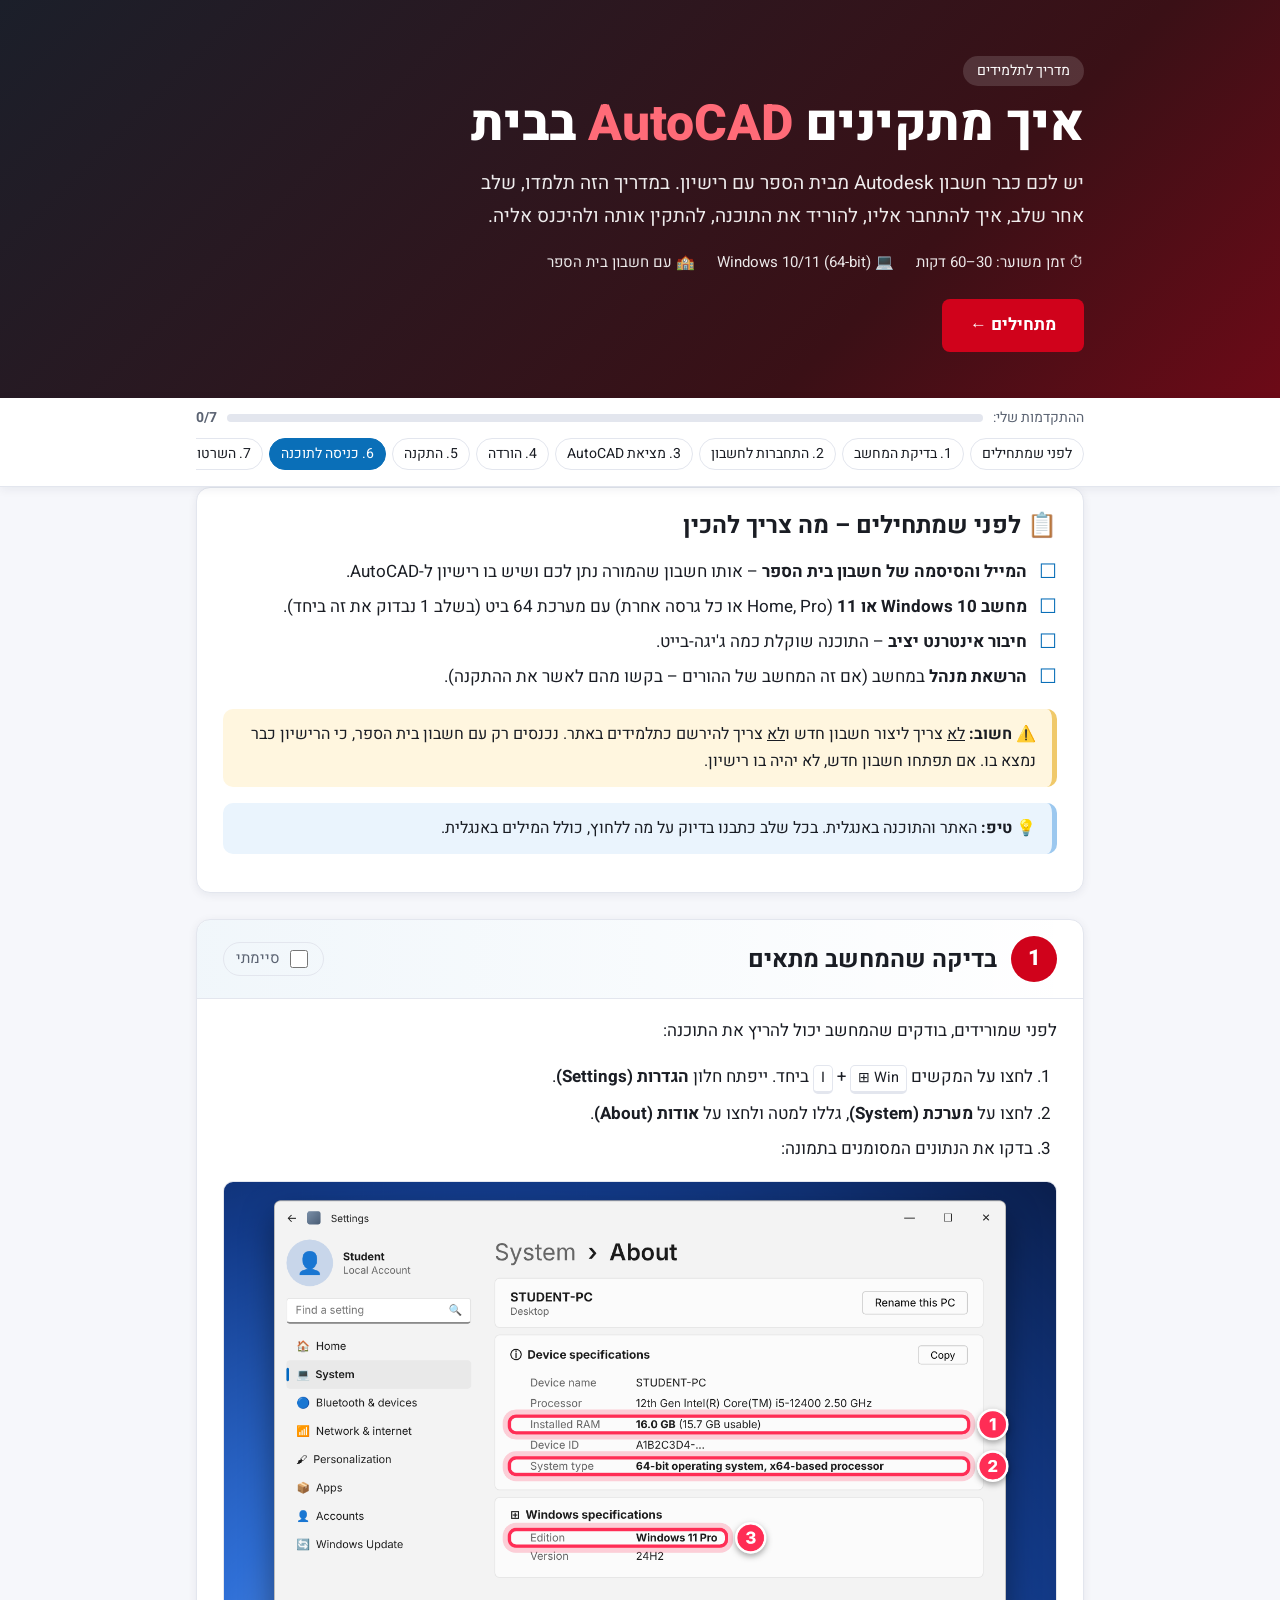
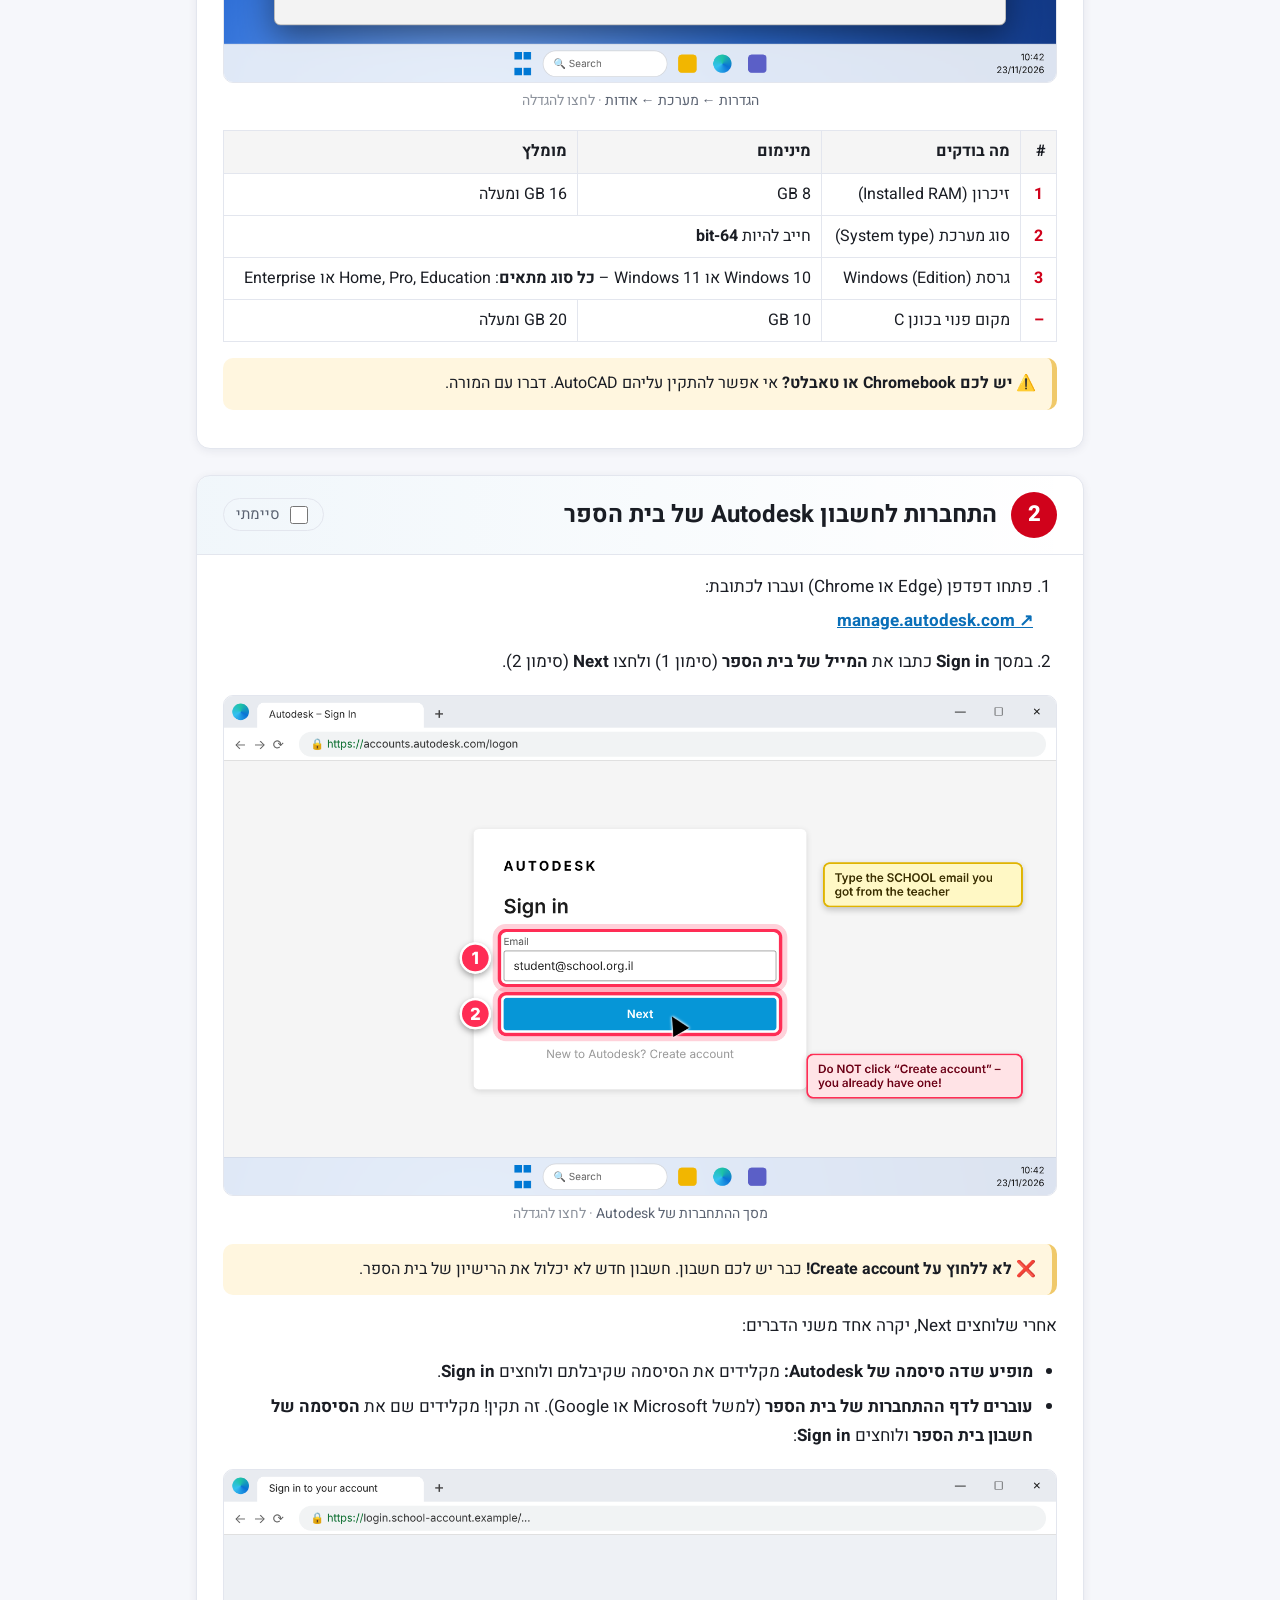
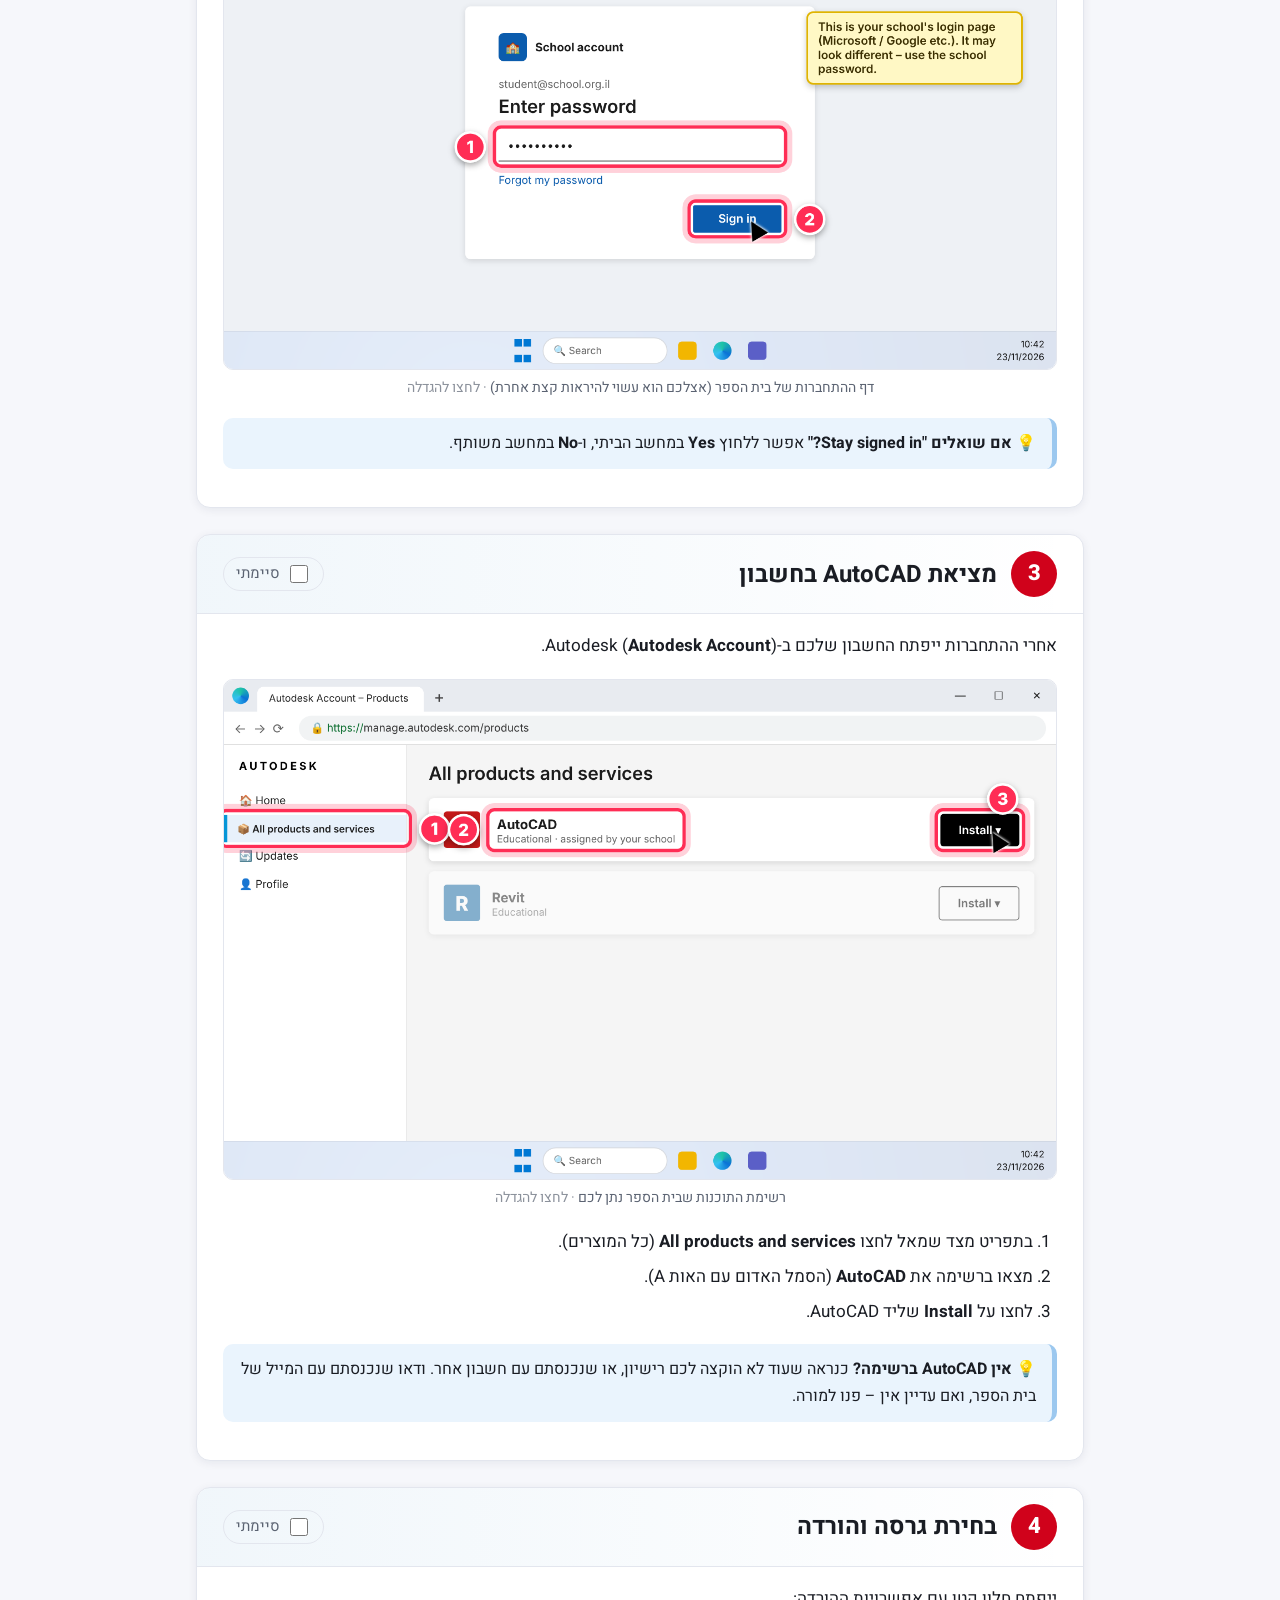
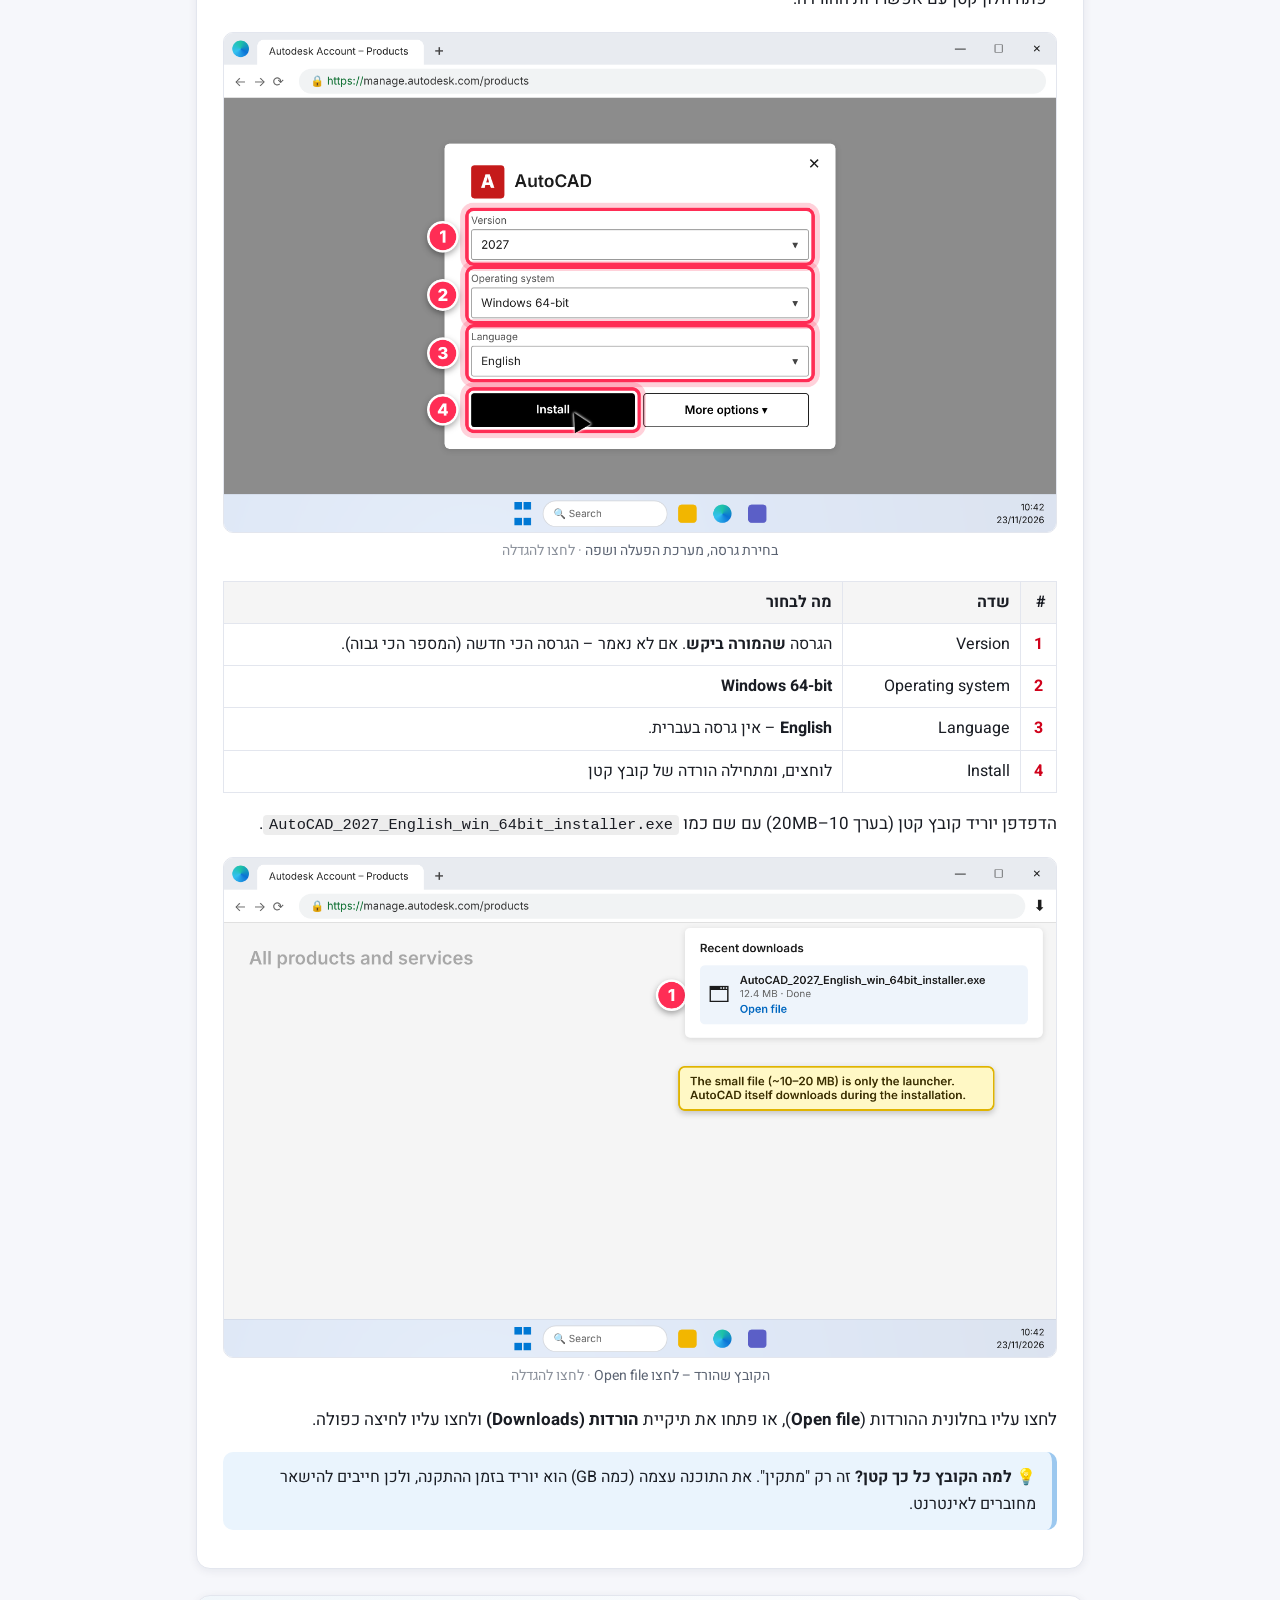
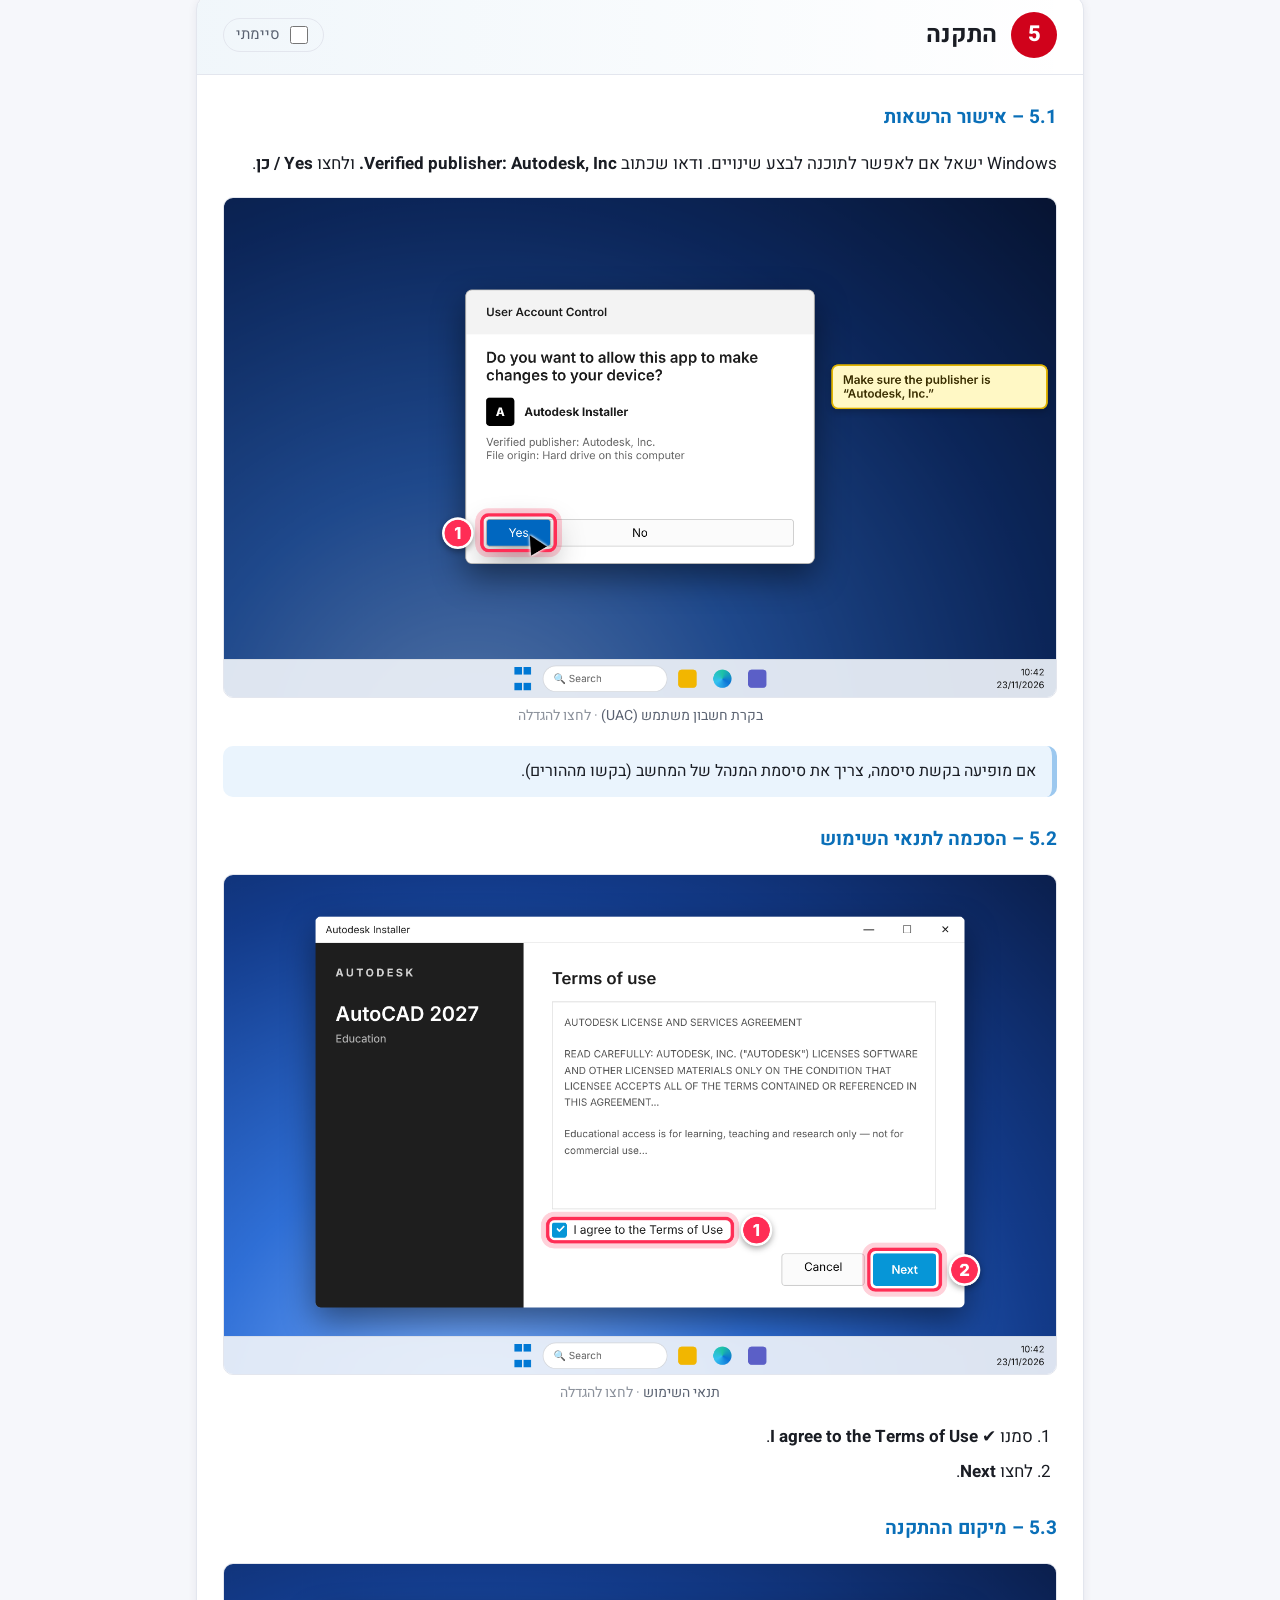
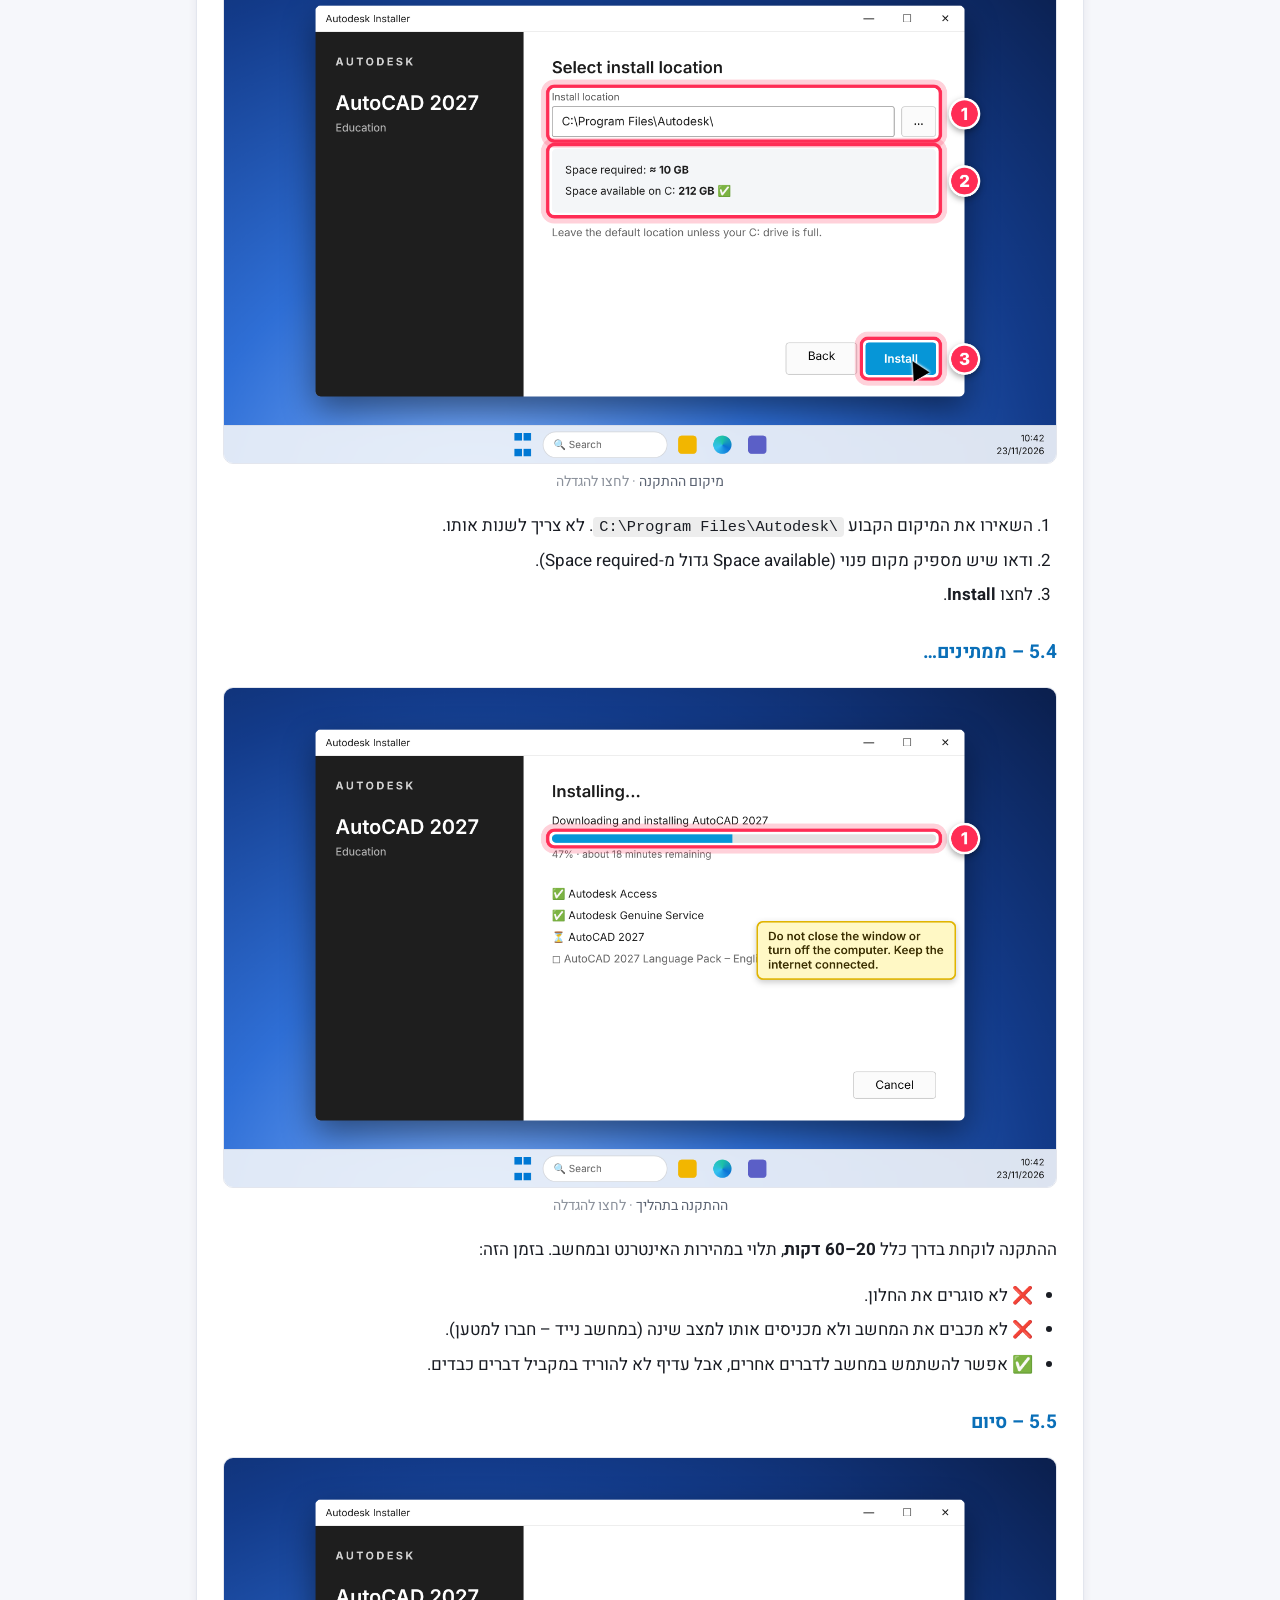
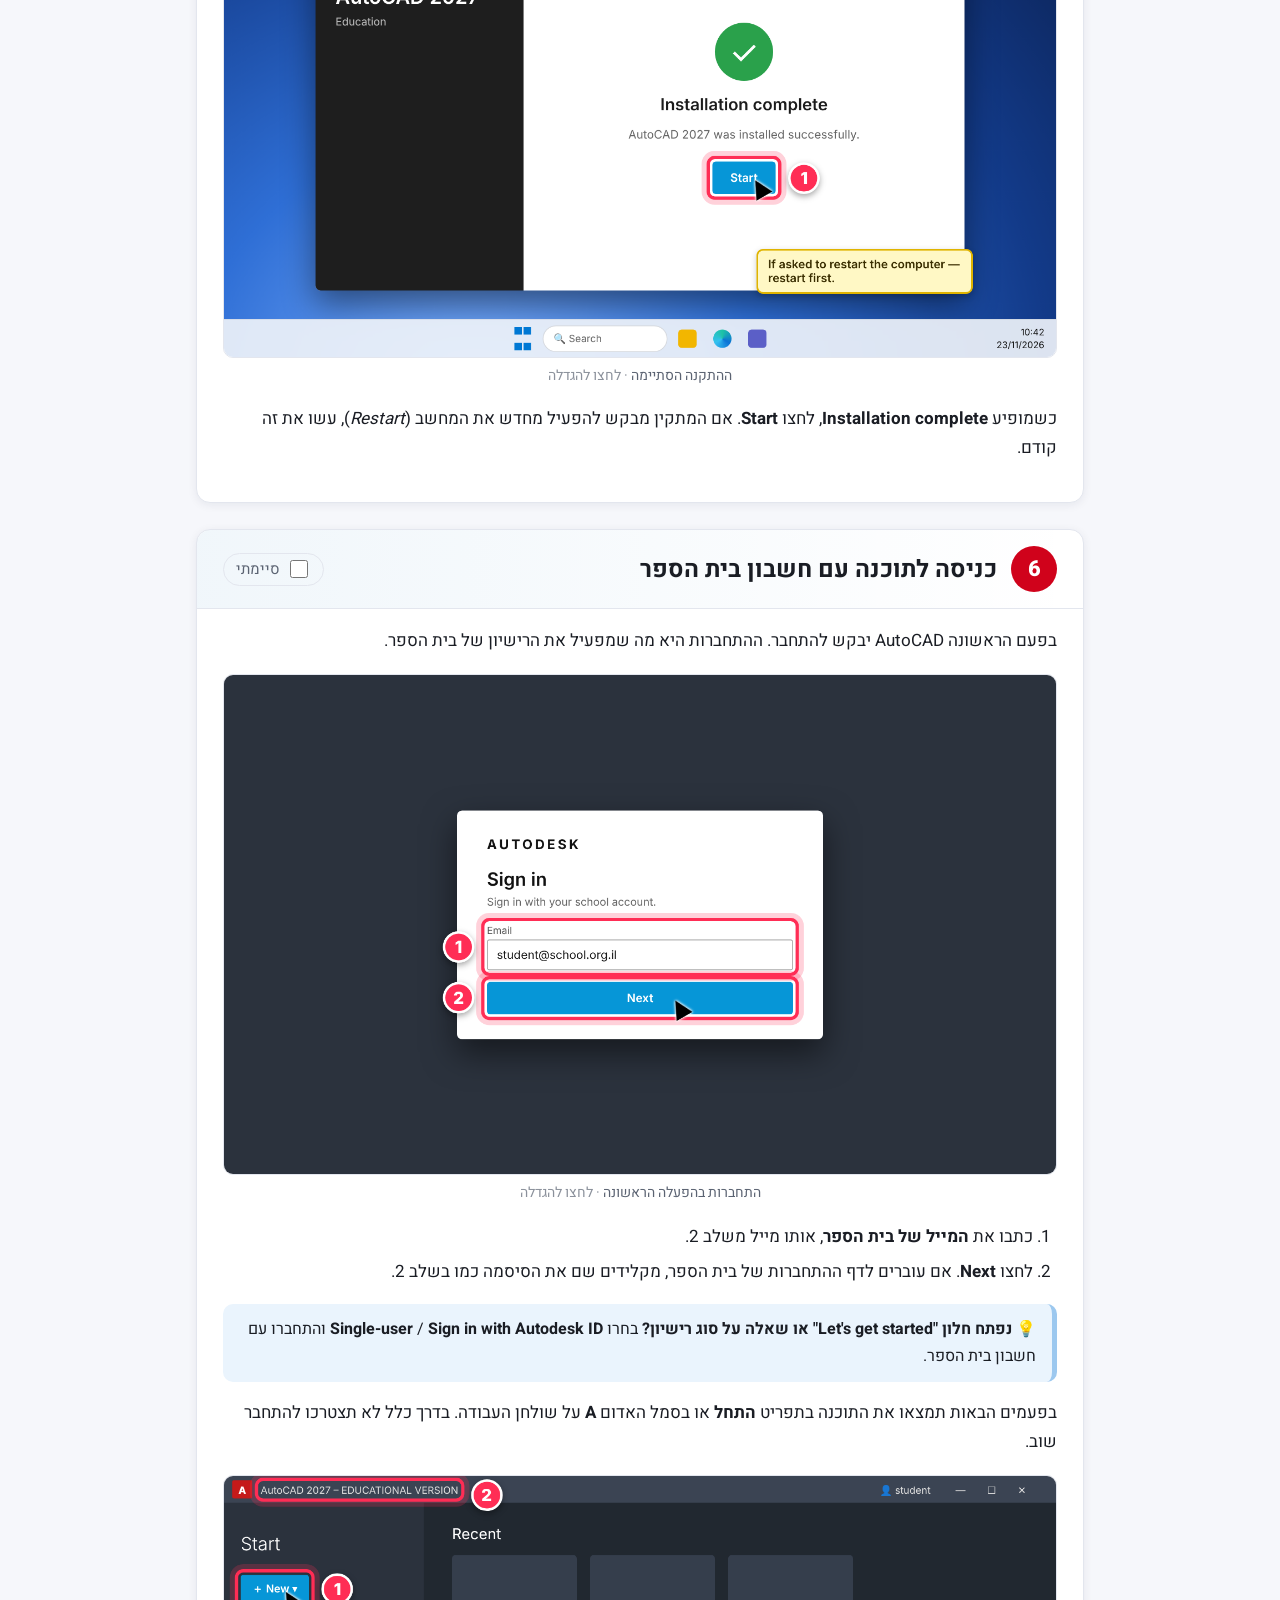
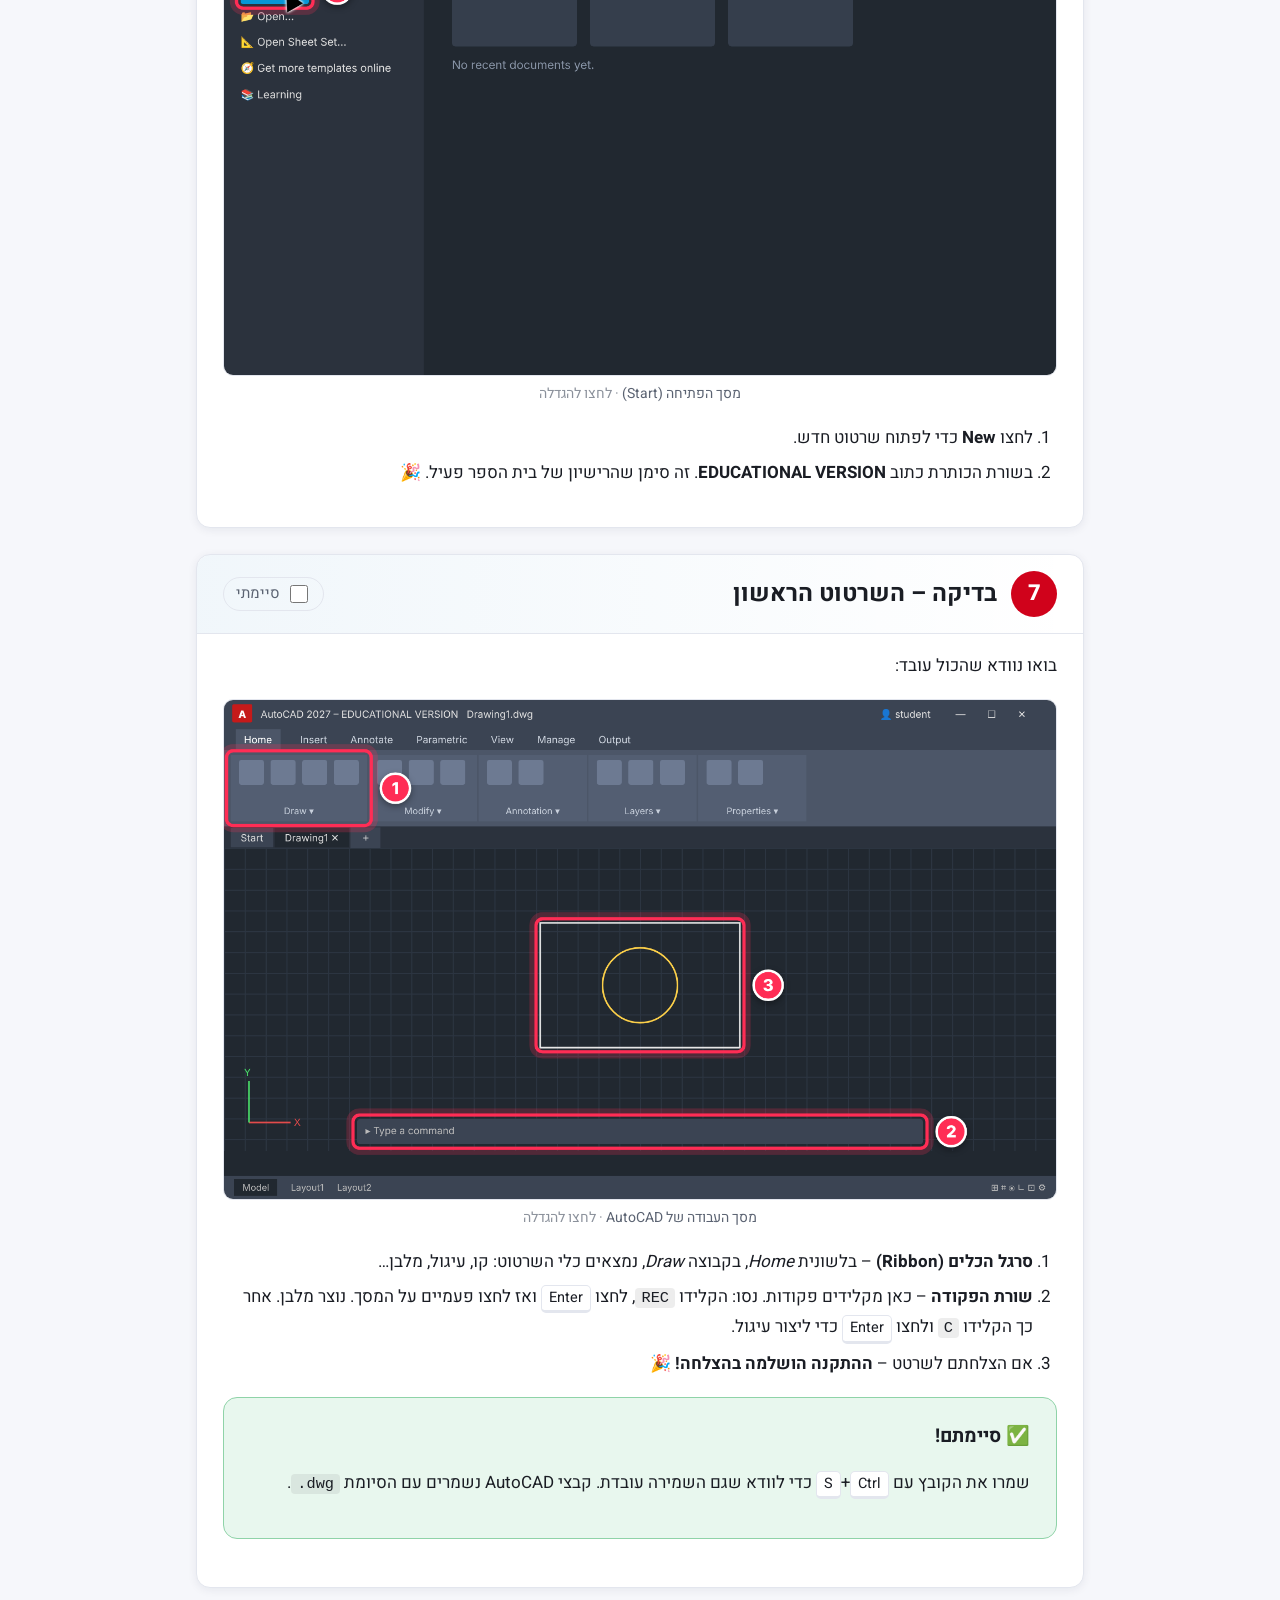
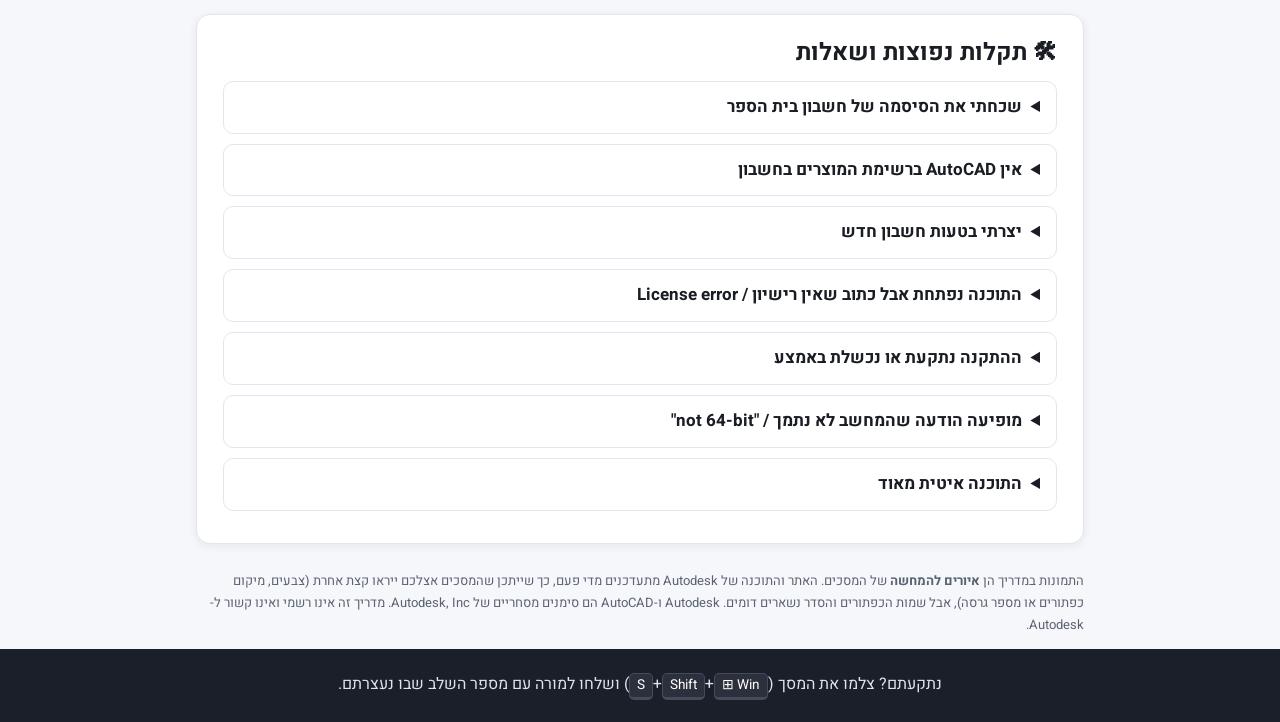
==== commit b0a0f513: "Clarify that any Windows 10/11 edition works (Home, Pro, Education...) Co-Authored-By: Claude Opus 5" ====
--- a/index.html
+++ b/index.html
@@ -8,7 +8,7 @@
 <link rel="preconnect" href="https://fonts.googleapis.com">
 <link rel="preconnect" href="https://fonts.gstatic.com" crossorigin>
 <link href="https://fonts.googleapis.com/css2?family=Heebo:wght@400;500;700;800&display=swap" rel="stylesheet">
-<link rel="stylesheet" href="style.css?v=4">
+<link rel="stylesheet" href="style.css?v=5">
 </head>
 <body>
 
@@ -53,7 +53,7 @@
     <h2>📋 לפני שמתחילים – מה צריך להכין</h2>
     <ul class="checklist">
       <li><b>המייל והסיסמה של חשבון בית הספר</b> – אותו חשבון שהמורה נתן לכם ושיש בו רישיון ל-AutoCAD.</li>
-      <li><b>מחשב Windows</b> עם מערכת 64 ביט (בשלב 1 נבדוק את זה ביחד).</li>
+      <li><b>מחשב Windows 10 או 11</b> (Home, Pro או כל גרסה אחרת) עם מערכת 64 ביט (בשלב 1 נבדוק את זה ביחד).</li>
       <li><b>חיבור אינטרנט יציב</b> – התוכנה שוקלת כמה ג'יגה-בייט.</li>
       <li><b>הרשאת מנהל</b> במחשב (אם זה המחשב של ההורים – בקשו מהם לאשר את ההתקנה).</li>
     </ul>
@@ -70,12 +70,12 @@
       <li>לחצו על <b>מערכת (System)</b>, גללו למטה ולחצו על <b>אודות (About)</b>.</li>
       <li>בדקו את הנתונים המסומנים בתמונה:</li>
     </ol>
-    <figure><img src="images/01-system-about.png?v=4" alt="חלון הגדרות של Windows – System > About, עם סימון על הזיכרון, סוג המערכת וגרסת Windows" loading="lazy"><figcaption>הגדרות ← מערכת ← אודות</figcaption></figure>
+    <figure><img src="images/01-system-about.png?v=5" alt="חלון הגדרות של Windows – System > About, עם סימון על הזיכרון, סוג המערכת וגרסת Windows (בדוגמה: Windows 11 Pro)" loading="lazy"><figcaption>הגדרות ← מערכת ← אודות</figcaption></figure>
     <table class="req">
       <tr><th>#</th><th>מה בודקים</th><th>מינימום</th><th>מומלץ</th></tr>
       <tr><td>1</td><td>זיכרון (Installed RAM)</td><td>8 GB</td><td>16 GB ומעלה</td></tr>
       <tr><td>2</td><td>סוג מערכת (System type)</td><td colspan="2">חייב להיות <b>64-bit</b></td></tr>
-      <tr><td>3</td><td>גרסת Windows (Edition)</td><td colspan="2">Windows 10 או Windows 11</td></tr>
+      <tr><td>3</td><td>גרסת Windows (Edition)</td><td colspan="2">Windows 10 או Windows 11 – <b>כל סוג מתאים</b>: Home, Pro, Education או Enterprise</td></tr>
       <tr><td>–</td><td>מקום פנוי בכונן C</td><td>10 GB</td><td>20 GB ומעלה</td></tr>
     </table>
     <div class="warn"><b>⚠️ יש לכם Chromebook או טאבלט?</b> אי אפשר להתקין עליהם AutoCAD. דברו עם המורה.</div>
@@ -89,14 +89,14 @@
         <a class="link-big" href="https://manage.autodesk.com" target="_blank" rel="noopener">manage.autodesk.com ↗</a></li>
       <li>במסך <b>Sign in</b> כתבו את <b>המייל של בית הספר</b> (סימון 1) ולחצו <b>Next</b> (סימון 2).</li>
     </ol>
-    <figure><img src="images/03-sign-in.png?v=4" alt="מסך Sign in של Autodesk עם שדה המייל וכפתור Next מסומנים" loading="lazy"><figcaption>מסך ההתחברות של Autodesk</figcaption></figure>
+    <figure><img src="images/03-sign-in.png?v=5" alt="מסך Sign in של Autodesk עם שדה המייל וכפתור Next מסומנים" loading="lazy"><figcaption>מסך ההתחברות של Autodesk</figcaption></figure>
     <div class="warn"><b>❌ לא ללחוץ על Create account!</b> כבר יש לכם חשבון. חשבון חדש לא יכלול את הרישיון של בית הספר.</div>
     <p>אחרי שלוחצים Next, יקרה אחד משני הדברים:</p>
     <ul>
       <li><b>מופיע שדה סיסמה של Autodesk:</b> מקלידים את הסיסמה שקיבלתם ולוחצים <b>Sign in</b>.</li>
       <li><b>עוברים לדף ההתחברות של בית הספר</b> (למשל Microsoft או Google). זה תקין! מקלידים שם את <b>הסיסמה של חשבון בית הספר</b> ולוחצים <b>Sign in</b>:</li>
     </ul>
-    <figure><img src="images/04-school-login.png?v=4" alt="דף התחברות של חשבון בית הספר עם שדה הסיסמה וכפתור Sign in מסומנים" loading="lazy"><figcaption>דף ההתחברות של בית הספר (אצלכם הוא עשוי להיראות קצת אחרת)</figcaption></figure>
+    <figure><img src="images/04-school-login.png?v=5" alt="דף התחברות של חשבון בית הספר עם שדה הסיסמה וכפתור Sign in מסומנים" loading="lazy"><figcaption>דף ההתחברות של בית הספר (אצלכם הוא עשוי להיראות קצת אחרת)</figcaption></figure>
     <div class="tip"><b>💡 אם שואלים "Stay signed in?"</b> אפשר ללחוץ <b>Yes</b> במחשב הביתי, ו-<b>No</b> במחשב משותף.</div>
   </section>
 
@@ -104,7 +104,7 @@
   <section class="step" id="s3">
     <header><span class="n">3</span><h2>מציאת AutoCAD בחשבון</h2><label class="done"><input type="checkbox"> סיימתי</label></header>
     <p>אחרי ההתחברות ייפתח החשבון שלכם ב-Autodesk (<b>Autodesk Account</b>).</p>
-    <figure><img src="images/05-account-products.png?v=4" alt="Autodesk Account – רשימת המוצרים, עם All products and services, AutoCAD וכפתור Install מסומנים" loading="lazy"><figcaption>רשימת התוכנות שבית הספר נתן לכם</figcaption></figure>
+    <figure><img src="images/05-account-products.png?v=5" alt="Autodesk Account – רשימת המוצרים, עם All products and services, AutoCAD וכפתור Install מסומנים" loading="lazy"><figcaption>רשימת התוכנות שבית הספר נתן לכם</figcaption></figure>
     <ol>
       <li>בתפריט מצד שמאל לחצו <b>All products and services</b> (כל המוצרים).</li>
       <li>מצאו ברשימה את <b>AutoCAD</b> (הסמל האדום עם האות A).</li>
@@ -117,7 +117,7 @@
   <section class="step" id="s4">
     <header><span class="n">4</span><h2>בחירת גרסה והורדה</h2><label class="done"><input type="checkbox"> סיימתי</label></header>
     <p>ייפתח חלון קטן עם אפשרויות ההורדה:</p>
-    <figure><img src="images/08-download-options.png?v=4" alt="חלון בחירת גרסה, מערכת הפעלה ושפה, עם כפתור Install מסומן" loading="lazy"><figcaption>בחירת גרסה, מערכת הפעלה ושפה</figcaption></figure>
+    <figure><img src="images/08-download-options.png?v=5" alt="חלון בחירת גרסה, מערכת הפעלה ושפה, עם כפתור Install מסומן" loading="lazy"><figcaption>בחירת גרסה, מערכת הפעלה ושפה</figcaption></figure>
     <table class="req fields">
       <tr><th>#</th><th>שדה</th><th>מה לבחור</th></tr>
       <tr><td>1</td><td>Version</td><td>הגרסה <b>שהמורה ביקש</b>. אם לא נאמר – הגרסה הכי חדשה (המספר הכי גבוה).</td></tr>
@@ -126,7 +126,7 @@
       <tr><td>4</td><td>Install</td><td>לוחצים, ומתחילה הורדה של קובץ קטן</td></tr>
     </table>
     <p>הדפדפן יוריד קובץ קטן (בערך 10–20MB) עם שם כמו <code>AutoCAD_2027_English_win_64bit_installer.exe</code>.</p>
-    <figure><img src="images/09-downloaded.png?v=4" alt="חלונית ההורדות של הדפדפן עם קובץ ההתקנה וקישור Open file" loading="lazy"><figcaption>הקובץ שהורד – לחצו Open file</figcaption></figure>
+    <figure><img src="images/09-downloaded.png?v=5" alt="חלונית ההורדות של הדפדפן עם קובץ ההתקנה וקישור Open file" loading="lazy"><figcaption>הקובץ שהורד – לחצו Open file</figcaption></figure>
     <p>לחצו עליו בחלונית ההורדות (<b>Open file</b>), או פתחו את תיקיית <b>הורדות (Downloads)</b> ולחצו עליו לחיצה כפולה.</p>
     <div class="tip"><b>💡 למה הקובץ כל כך קטן?</b> זה רק "מתקין". את התוכנה עצמה (כמה GB) הוא יוריד בזמן ההתקנה, ולכן חייבים להישאר מחוברים לאינטרנט.</div>
   </section>
@@ -137,18 +137,18 @@
 
     <h3>5.1 – אישור הרשאות</h3>
     <p>Windows ישאל אם לאפשר לתוכנה לבצע שינויים. ודאו שכתוב <b>Verified publisher: Autodesk, Inc.</b> ולחצו <b>Yes / כן</b>.</p>
-    <figure><img src="images/10-uac.png?v=4" alt="חלון בקרת חשבון משתמש של Windows עם הכפתור Yes מסומן" loading="lazy"><figcaption>בקרת חשבון משתמש (UAC)</figcaption></figure>
+    <figure><img src="images/10-uac.png?v=5" alt="חלון בקרת חשבון משתמש של Windows עם הכפתור Yes מסומן" loading="lazy"><figcaption>בקרת חשבון משתמש (UAC)</figcaption></figure>
     <div class="tip">אם מופיעה בקשת סיסמה, צריך את סיסמת המנהל של המחשב (בקשו מההורים).</div>
 
     <h3>5.2 – הסכמה לתנאי השימוש</h3>
-    <figure><img src="images/11-license.png?v=4" alt="מתקין AutoCAD במסך תנאי השימוש, עם תיבת הסימון וכפתור Next מסומנים" loading="lazy"><figcaption>תנאי השימוש</figcaption></figure>
+    <figure><img src="images/11-license.png?v=5" alt="מתקין AutoCAD במסך תנאי השימוש, עם תיבת הסימון וכפתור Next מסומנים" loading="lazy"><figcaption>תנאי השימוש</figcaption></figure>
     <ol>
       <li>סמנו ✔ <b>I agree to the Terms of Use</b>.</li>
       <li>לחצו <b>Next</b>.</li>
     </ol>
 
     <h3>5.3 – מיקום ההתקנה</h3>
-    <figure><img src="images/12-location.png?v=4" alt="מסך בחירת מיקום התקנה עם הנתיב, נפח פנוי וכפתור Install מסומנים" loading="lazy"><figcaption>מיקום ההתקנה</figcaption></figure>
+    <figure><img src="images/12-location.png?v=5" alt="מסך בחירת מיקום התקנה עם הנתיב, נפח פנוי וכפתור Install מסומנים" loading="lazy"><figcaption>מיקום ההתקנה</figcaption></figure>
     <ol>
       <li>השאירו את המיקום הקבוע <code>C:\Program Files\Autodesk\</code>. לא צריך לשנות אותו.</li>
       <li>ודאו שיש מספיק מקום פנוי (Space available גדול מ-Space required).</li>
@@ -156,7 +156,7 @@
     </ol>
 
     <h3>5.4 – ממתינים…</h3>
-    <figure><img src="images/13-progress.png?v=4" alt="מתקין AutoCAD באמצע התקנה עם פס התקדמות מסומן" loading="lazy"><figcaption>ההתקנה בתהליך</figcaption></figure>
+    <figure><img src="images/13-progress.png?v=5" alt="מתקין AutoCAD באמצע התקנה עם פס התקדמות מסומן" loading="lazy"><figcaption>ההתקנה בתהליך</figcaption></figure>
     <p>ההתקנה לוקחת בדרך כלל <b>20–60 דקות</b>, תלוי במהירות האינטרנט ובמחשב. בזמן הזה:</p>
     <ul>
       <li>❌ לא סוגרים את החלון.</li>
@@ -165,7 +165,7 @@
     </ul>
 
     <h3>5.5 – סיום</h3>
-    <figure><img src="images/14-complete.png?v=4" alt="מסך Installation complete עם כפתור Start מסומן" loading="lazy"><figcaption>ההתקנה הסתיימה</figcaption></figure>
+    <figure><img src="images/14-complete.png?v=5" alt="מסך Installation complete עם כפתור Start מסומן" loading="lazy"><figcaption>ההתקנה הסתיימה</figcaption></figure>
     <p>כשמופיע <b>Installation complete</b>, לחצו <b>Start</b>. אם המתקין מבקש להפעיל מחדש את המחשב (<i>Restart</i>), עשו את זה קודם.</p>
   </section>
 
@@ -173,14 +173,14 @@
   <section class="step" id="s6">
     <header><span class="n">6</span><h2>כניסה לתוכנה עם חשבון בית הספר</h2><label class="done"><input type="checkbox"> סיימתי</label></header>
     <p>בפעם הראשונה AutoCAD יבקש להתחבר. ההתחברות היא מה שמפעיל את הרישיון של בית הספר.</p>
-    <figure><img src="images/15-launch-signin.png?v=4" alt="מסך התחברות בהפעלה הראשונה של AutoCAD עם שדה Email וכפתור Next מסומנים" loading="lazy"><figcaption>התחברות בהפעלה הראשונה</figcaption></figure>
+    <figure><img src="images/15-launch-signin.png?v=5" alt="מסך התחברות בהפעלה הראשונה של AutoCAD עם שדה Email וכפתור Next מסומנים" loading="lazy"><figcaption>התחברות בהפעלה הראשונה</figcaption></figure>
     <ol>
       <li>כתבו את <b>המייל של בית הספר</b>, אותו מייל משלב 2.</li>
       <li>לחצו <b>Next</b>. אם עוברים לדף ההתחברות של בית הספר, מקלידים שם את הסיסמה כמו בשלב 2.</li>
     </ol>
     <div class="tip"><b>💡 נפתח חלון "Let's get started" או שאלה על סוג רישיון?</b> בחרו <b>Single-user</b> / <b>Sign in with Autodesk ID</b> והתחברו עם חשבון בית הספר.</div>
     <p>בפעמים הבאות תמצאו את התוכנה בתפריט <b>התחל</b> או בסמל האדום <b>A</b> על שולחן העבודה. בדרך כלל לא תצטרכו להתחבר שוב.</p>
-    <figure><img src="images/16-start.png?v=4" alt="מסך הפתיחה של AutoCAD עם הכפתור New ושורת הכותרת EDUCATIONAL VERSION מסומנים" loading="lazy"><figcaption>מסך הפתיחה (Start)</figcaption></figure>
+    <figure><img src="images/16-start.png?v=5" alt="מסך הפתיחה של AutoCAD עם הכפתור New ושורת הכותרת EDUCATIONAL VERSION מסומנים" loading="lazy"><figcaption>מסך הפתיחה (Start)</figcaption></figure>
     <ol>
       <li>לחצו <b>New</b> כדי לפתוח שרטוט חדש.</li>
       <li>בשורת הכותרת כתוב <b>EDUCATIONAL VERSION</b>. זה סימן שהרישיון של בית הספר פעיל. 🎉</li>
@@ -191,7 +191,7 @@
   <section class="step" id="s7">
     <header><span class="n">7</span><h2>בדיקה – השרטוט הראשון</h2><label class="done"><input type="checkbox"> סיימתי</label></header>
     <p>בואו נוודא שהכול עובד:</p>
-    <figure><img src="images/17-drawing.png?v=4" alt="מסך העבודה של AutoCAD: סרגל Draw, שורת הפקודה ומלבן ועיגול משורטטים מסומנים" loading="lazy"><figcaption>מסך העבודה של AutoCAD</figcaption></figure>
+    <figure><img src="images/17-drawing.png?v=5" alt="מסך העבודה של AutoCAD: סרגל Draw, שורת הפקודה ומלבן ועיגול משורטטים מסומנים" loading="lazy"><figcaption>מסך העבודה של AutoCAD</figcaption></figure>
     <ol>
       <li><b>סרגל הכלים (Ribbon)</b> – בלשונית <i>Home</i>, בקבוצה <i>Draw</i>, נמצאים כלי השרטוט: קו, עיגול, מלבן…</li>
       <li><b>שורת הפקודה</b> – כאן מקלידים פקודות. נסו: הקלידו <code>REC</code>, לחצו <kbd>Enter</kbd> ואז לחצו פעמיים על המסך. נוצר מלבן. אחר כך הקלידו <code>C</code> ולחצו <kbd>Enter</kbd> כדי ליצור עיגול.</li>
@@ -243,6 +243,6 @@
 
 <div id="lightbox" hidden><img alt=""><button aria-label="סגירה">✕</button></div>
 
-<script src="script.js?v=4"></script>
+<script src="script.js?v=5"></script>
 </body>
 </html>
